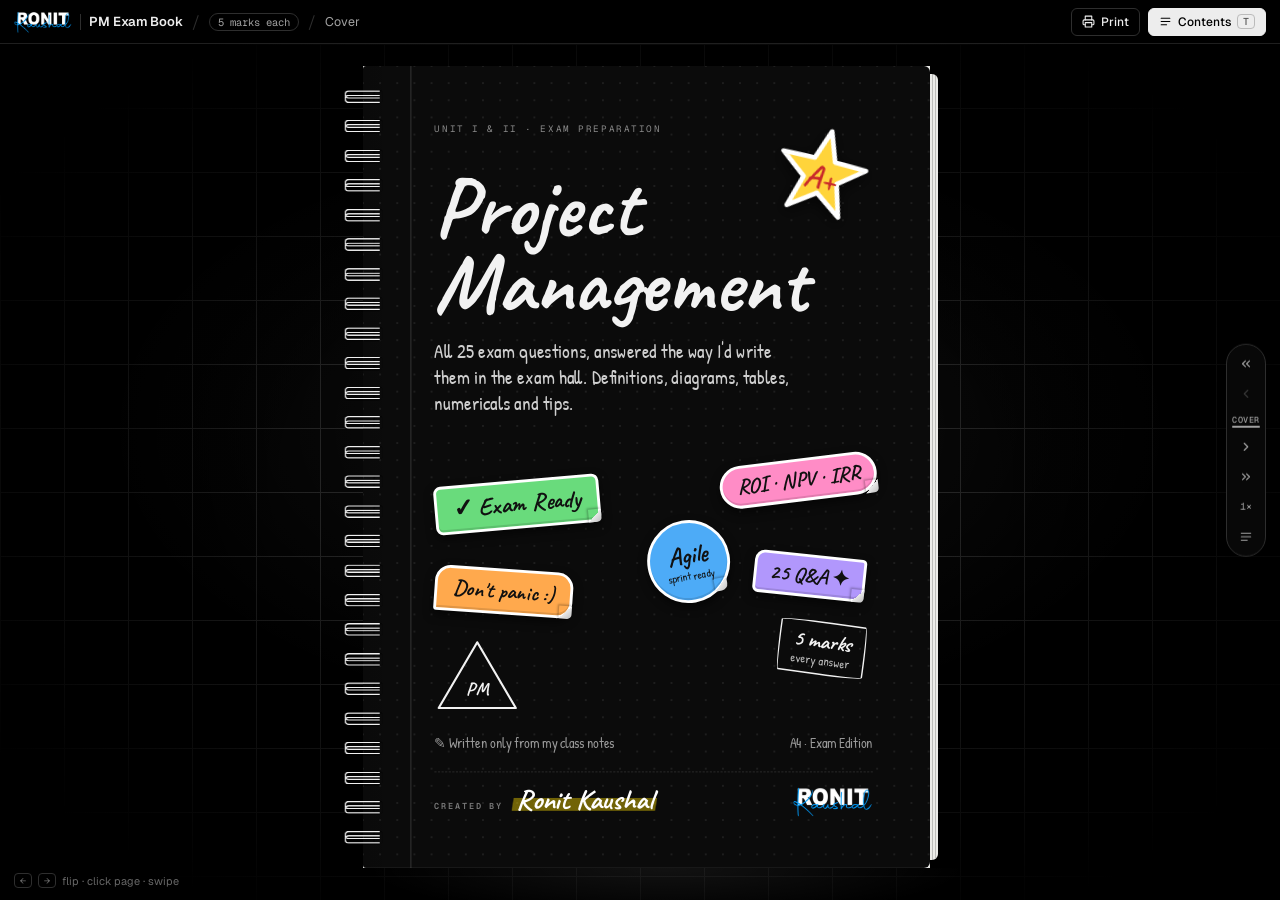
==== index.html @ 948b6e2f "Organize for GitHub Pages: site at root, assets/ and notes/ folders Co-authored-by: Cursor <cursorag" ====
<!doctype html>
<html lang="en">
<head>
<meta charset="utf-8" />
<meta name="viewport" content="width=device-width, initial-scale=1" />
<script>
  /* Safari / every iPhone browser (WebKit) drops SVG shapes that use the hand-drawn
     filter inside the page-turn layers, leaving only the labels. */
  if ("GestureEvent" in window || /iP(hone|ad|od)/.test(navigator.userAgent) ||
      (navigator.platform === "MacIntel" && navigator.maxTouchPoints > 1)) {
    document.documentElement.classList.add("no-rough");
  }
</script>
<title>Project Management — Exam Prep Book</title>
<link rel="preconnect" href="https://fonts.googleapis.com" />
<link rel="preconnect" href="https://fonts.gstatic.com" crossorigin />
<link href="https://fonts.googleapis.com/css2?family=Caveat:wght@500;700&family=Geist:wght@400;500;600&family=Geist+Mono:wght@400;500&family=Patrick+Hand&display=swap" rel="stylesheet" />
<link rel="icon" type="image/webp" href="assets/img/RonitLogodark.webp" />
<link rel="stylesheet" href="assets/css/style.css?v=17" />
</head>
<body>

<div class="loader" id="loader">binding pages…</div>
<div class="progress" id="progress"></div>

<header class="nav">
  <div class="nav-left">
    <a class="brand" href="#p0" onclick="return false">
      <img class="brand-logo" src="assets/img/RonitLogodark.webp" alt="Ronit Kaushal" width="58" height="24" />
      <span class="brand-div"></span>
      PM Exam Book
    </a>
    <span class="slash">/</span>
    <span class="pill hide-sm">5 marks each</span>
    <span class="slash s2">/</span>
    <span class="crumb" id="crumb">Cover</span>
  </div>
  <div class="nav-right">
    <button class="btn hide-sm" id="printBtn" title="Print / Save as PDF">
      <svg viewBox="0 0 24 24" fill="none" stroke="currentColor" stroke-width="2" stroke-linecap="round" stroke-linejoin="round"><path d="M6 9V2h12v7"/><path d="M6 18H4a2 2 0 0 1-2-2v-5a2 2 0 0 1 2-2h16a2 2 0 0 1 2 2v5a2 2 0 0 1-2 2h-2"/><path d="M6 14h12v8H6z"/></svg>
      Print
    </button>
    <button class="btn primary" id="tocBtn">
      <svg viewBox="0 0 24 24" fill="none" stroke="currentColor" stroke-width="2" stroke-linecap="round"><path d="M4 6h16M4 12h16M4 18h10"/></svg>
      Contents <kbd style="border-color:#bbb;color:#555">T</kbd>
    </button>
  </div>
</header>

<main class="stage">
  <div class="book-wrap" id="bookWrap">
    <div class="book" id="book"></div>
  </div>
</main>

<div class="controls">
  <button class="ctl" id="firstBtn" title="Cover (Home)"><svg viewBox="0 0 24 24" fill="none" stroke="currentColor" stroke-width="2" stroke-linecap="round" stroke-linejoin="round"><path d="M11 17l-5-5 5-5M18 17l-5-5 5-5"/></svg></button>
  <button class="ctl" id="prevBtn" title="Previous page (←)"><svg viewBox="0 0 24 24" fill="none" stroke="currentColor" stroke-width="2" stroke-linecap="round" stroke-linejoin="round"><path d="M15 18l-6-6 6-6"/></svg></button>
  <div class="counter" id="counter">—</div>
  <button class="ctl" id="nextBtn" title="Next page (→)"><svg viewBox="0 0 24 24" fill="none" stroke="currentColor" stroke-width="2" stroke-linecap="round" stroke-linejoin="round"><path d="M9 18l6-6-6-6"/></svg></button>
  <button class="ctl" id="lastBtn" title="Last page (End)"><svg viewBox="0 0 24 24" fill="none" stroke="currentColor" stroke-width="2" stroke-linecap="round" stroke-linejoin="round"><path d="M13 17l5-5-5-5M6 17l5-5-5-5"/></svg></button>
  <button class="ctl" id="zoomBtn" title="Zoom (for small screens)"><span class="zoom-lbl" id="zoomLbl">1×</span></button>
  <button class="ctl" id="tocBtn2" title="Contents (T)"><svg viewBox="0 0 24 24" fill="none" stroke="currentColor" stroke-width="2" stroke-linecap="round"><path d="M4 6h16M4 12h16M4 18h10"/></svg></button>
</div>

<div class="hint"><kbd>←</kbd><kbd>→</kbd> flip · click page · swipe</div>

<div class="scrim" id="scrim"></div>
<aside class="drawer" id="drawer">
  <div class="drawer-head">
    <h3>Contents <button class="btn" id="closeDrawer" style="height:28px;padding:0 10px">Esc</button></h3>
    <input class="search" id="search" placeholder="Search questions…" autocomplete="off" />
  </div>
  <nav class="toc" id="toc"></nav>
</aside>

<div id="measure"></div>

<svg class="defs-svg" aria-hidden="true">
  <defs>
    <filter id="rough" filterUnits="userSpaceOnUse" x="-2000" y="-2000" width="6000" height="6000">
      <feTurbulence type="fractalNoise" baseFrequency="0.035" numOctaves="2" seed="7" result="n"/>
      <feDisplacementMap in="SourceGraphic" in2="n" scale="2.6" xChannelSelector="R" yChannelSelector="G"/>
    </filter>
    <marker id="arr" viewBox="0 0 10 10" refX="8" refY="5" markerWidth="8" markerHeight="8" orient="auto-start-reverse" markerUnits="userSpaceOnUse">
      <path d="M1 1 L9 5 L1 9" fill="none" stroke="#141414" stroke-width="1.8" stroke-linecap="round" stroke-linejoin="round"/>
    </marker>
    <marker id="arrL" viewBox="0 0 10 10" refX="8" refY="5" markerWidth="12" markerHeight="12" orient="auto-start-reverse" markerUnits="userSpaceOnUse">
      <path d="M1 1 L9 5 L1 9" fill="none" stroke="#141414" stroke-width="1.8" stroke-linecap="round" stroke-linejoin="round"/>
    </marker>
  </defs>
</svg>

<!-- =====================================================================
     BOOK CONTENT — every <section> is flowed onto A4 pages by book.js
     ===================================================================== -->
<div id="src">

<!-- ============================ COVER ============================ -->
<section data-kind="raw" data-title="Cover">
<div class="page cover">
  <div class="cover-inner">
    <div class="eyebrow">Unit I &amp; II · Exam Preparation</div>
    <h1><span>Project</span><span>Management</span></h1>
    <div class="sub">All 25 exam questions, answered the way I'd write them in the exam hall. Definitions, diagrams, tables, numericals and tips.</div>
    <div class="sticker">5 marks<small>every answer</small></div>
    <div class="stk stk-star" aria-hidden="true">
      <svg viewBox="0 0 100 100"><path d="M50 3 L61 34 L95 35 L68 56 L78 90 L50 70 L22 90 L32 56 L5 35 L39 34 Z"/></svg>
      <span>A+</span>
    </div>
    <div class="stk stk-pink" aria-hidden="true">ROI · NPV · IRR</div>
    <div class="stk stk-blue" aria-hidden="true"><span>Agile</span><small>sprint ready</small></div>
    <div class="stk stk-purple" aria-hidden="true">25 Q&amp;A ✦</div>
    <div class="stk stk-green" aria-hidden="true">✓ Exam Ready</div>
    <div class="stk stk-orange" aria-hidden="true">Don't panic :)</div>
    <svg class="tri" viewBox="0 0 120 104"><path d="M60 6 L114 98 L6 98 Z" fill="none" stroke="#f2f2f2" stroke-width="3" stroke-linejoin="round" style="filter:url(#rough)"/><text x="60" y="80" text-anchor="middle" style="fill:#f2f2f2;font-family:Caveat;font-weight:700;font-size:26px">PM</text></svg>
    <div class="meta"><span>✎ Written only from my class notes</span><span>A4 · Exam Edition</span></div>
    <div class="brand"><span class="by">Created by</span><span class="name">Ronit Kaushal</span><img class="cover-logo" src="assets/img/RonitLogodark.webp" alt="Ronit Kaushal logo" width="112" height="46" /></div>
  </div>
</div>
</section>

<!-- ============================ CONTENTS ============================ -->
<section data-kind="toc" data-title="Contents"></section>

<!-- ============================ HOW TO USE ============================ -->
<section data-kind="flow" data-tag="✎" data-title="How to use this book">
  <h2 class="q-title">How to write a 5-mark answer</h2>
  <p class="q-meta">Read this once before you start. It takes 1 minute.</p>
  <p>A 5-mark answer needs around <span class="hl">1.5 to 2 pages</span> in the exam. Examiners give marks for <b>structure</b>, not just length. Every answer in this book follows the same pattern, so you can copy the style straight into your answer sheet:</p>
  <figure class="fig">
    <svg viewBox="0 0 600 120">
      <rect class="sk" x="6" y="30" width="100" height="56" rx="10"/><text x="56" y="56" text-anchor="middle" class="t-b">Define</text><text x="56" y="76" text-anchor="middle" class="t-xs">1 mark</text>
      <rect class="sk" x="128" y="30" width="110" height="56" rx="10"/><text x="183" y="56" text-anchor="middle" class="t-b">Explain</text><text x="183" y="76" text-anchor="middle" class="t-xs">points + headings</text>
      <rect class="sk" x="260" y="30" width="100" height="56" rx="10"/><text x="310" y="56" text-anchor="middle" class="t-b">Draw</text><text x="310" y="76" text-anchor="middle" class="t-xs">diagram / table</text>
      <rect class="sk" x="382" y="30" width="100" height="56" rx="10"/><text x="432" y="56" text-anchor="middle" class="t-b">Example</text><text x="432" y="76" text-anchor="middle" class="t-xs">real-life case</text>
      <rect class="sk-shade" x="504" y="30" width="90" height="56" rx="10"/><text x="549" y="56" text-anchor="middle" class="t-b">Conclude</text><text x="549" y="76" text-anchor="middle" class="t-xs">1–2 lines</text>
      <path class="sk" d="M106 58 H124" marker-end="url(#arr)"/><path class="sk" d="M238 58 H256" marker-end="url(#arr)"/><path class="sk" d="M360 58 H378" marker-end="url(#arr)"/><path class="sk" d="M482 58 H500" marker-end="url(#arr)"/>
    </svg>
    <figcaption data-n="0.1">The 5-step answer pattern used on every page</figcaption>
  </figure>
  <h3>Symbols used in this book</h3>
  <table class="hand">
    <tr><th>Symbol</th><th>Meaning</th></tr>
    <tr><td>Boxed definition</td><td>Write this <b>word-for-word</b> as your first line.</td></tr>
    <tr><td>✎ Exam tip</td><td>A small trick to get extra marks.</td></tr>
    <tr><td>★ Remember</td><td>A one-line memory hook.</td></tr>
    <tr><td><span class="hl">Highlighted</span></td><td>Keywords the examiner looks for.</td></tr>
    <tr><td><span class="answer-box">Boxed answer</span></td><td>Final answer of a numerical. Always box it in the exam!</td></tr>
  </table>
  <h3>For numericals, always write…</h3>
  <ol>
    <li><b>Given</b> data (list it neatly).</li>
    <li>The <b>formula</b> in words first.</li>
    <li>Step-by-step working, with units (₹, days, weeks, %).</li>
    <li>The <b>boxed</b> final answer.</li>
    <li>One line of <b>interpretation</b> or decision (accept / reject, good / bad).</li>
  </ol>
  <div class="remember">Formula + steps + box + one-line meaning = full marks in numericals.</div>
  <p class="small">All content in this book comes from the class notes: <i>Project, Project Life Cycle, Project vs Programme, Exploring Opportunities in PM, Types of Cost, Waterfall Method, Agile/Sprint Planning, Unit II (Business Case)</i> and the <i>Assignment</i> practical questions.</p>
</section>

<!-- =====================================================================
     MAIN QUESTIONS
     ===================================================================== -->

<!-- ============================ Q1 ============================ -->
<section data-tag="Q1" data-title="What is a Project?" data-group="Main Questions" data-src="Project.pdf (pp. 1–5); Difference between Project and Programme.pdf (pp. 1, 4); Project life cycle.pdf (pp. 1–3); Exploring opportinities in PM.pdf (p. 1)">
  <h2 class="q-title"><span class="qn">Q1</span>What is a Project?</h2>
  <div class="q-meta"><span class="marks">5 marks</span><span>Unit I · Basics</span></div>

  <div class="def" data-label="Definition">
    A <span class="hl">project</span> is a <b>temporary</b>, <b>planned</b> piece of work with a clear <b>start and end date</b>, created to make a <b>unique product, service or result</b>.
  </div>

  <p><span class="ans">Ans.</span> In simple words, a project is a <span class="hl">one-time job</span> that is done to create something new. It begins on a fixed date, it finishes on a fixed date, and once its work is delivered the project closes down.</p>

  <h3>PMBOK® Guide definition</h3>
  <div class="box">According to the <b>PMBOK® Guide (PMI, 2008)</b>, a project is <i>"a temporary endeavor undertaken to create a unique product, service or result."</i></div>
  <p>Projects are temporary and <b>close down on the completion of the work</b> they were chartered (approved) to deliver.</p>

  <h3>Another way to define it</h3>
  <p>A project is a <span class="hl">set of tasks</span> that must be completed within a <b>defined timeline</b> to accomplish a <b>specific set of goals</b>. These tasks are completed by a group of people called the <b>project team</b>, which is led by a <b>project manager</b>. The project manager oversees the planning, scheduling, tracking and successful completion of the project.</p>
  <p>More specifically, a project is a <b>series of structured tasks, activities and deliverables</b> that are carefully executed to achieve a desired outcome.</p>

  <h3>Key parts of a project</h3>
  <figure class="fig">
    <svg viewBox="0 0 600 235">
      <ellipse class="sk" cx="100" cy="58" rx="92" ry="42"/>
      <text x="100" y="54" text-anchor="middle" class="t-b">Temporary</text>
      <text x="100" y="78" text-anchor="middle" class="t-s">fixed start + finish</text>
      <ellipse class="sk" cx="300" cy="50" rx="92" ry="42"/>
      <text x="300" y="46" text-anchor="middle" class="t-b">Unique Goal</text>
      <text x="300" y="70" text-anchor="middle" class="t-s">something new</text>
      <ellipse class="sk" cx="500" cy="58" rx="92" ry="42"/>
      <text x="500" y="54" text-anchor="middle" class="t-b">Limits</text>
      <text x="500" y="78" text-anchor="middle" class="t-s">time · money · supplies</text>
      <path class="sk" d="M130 100 Q170 150 215 172" marker-end="url(#arrL)"/>
      <path class="sk" d="M300 94 L300 160" marker-end="url(#arrL)"/>
      <path class="sk" d="M470 100 Q430 150 385 172" marker-end="url(#arrL)"/>
      <rect class="sk-shade" x="200" y="165" width="200" height="58" rx="12"/>
      <text x="300" y="203" text-anchor="middle" class="t-b" style="font-size:32px">PROJECT</text>
    </svg>
    <figcaption data-n="1.1">Temporary + Unique + Limited = a Project</figcaption>
  </figure>
  <ol>
    <li><b>Temporary:</b> It has a fixed start date and a set finish date.</li>
    <li><b>Unique goal:</b> It creates something new or different, unlike regular daily work.</li>
    <li><b>Limits:</b> It must follow rules for <span class="hl">time, money and supplies</span> (resources).</li>
  </ol>

  <h3>Project vs Regular work</h3>
  <table class="hand">
    <tr><th>Basis</th><th>Project</th><th>Regular work (operations)</th></tr>
    <tr><td>Nature</td><td>One-time, temporary</td><td>Ongoing, repeated every day</td></tr>
    <tr><td>Output</td><td>Something new and unique</td><td>Same routine output</td></tr>
    <tr><td>End date</td><td>Fixed finish date</td><td>No fixed end</td></tr>
    <tr><td>Example</td><td>Building a brand new mobile app</td><td>Fixing bugs on that app every day after it is launched</td></tr>
  </table>

  <h3>Examples of projects</h3>
  <div class="grid2">
    <ul>
      <li>Video game development</li>
      <li>Building construction</li>
      <li>Natural disaster relief efforts</li>
      <li>Promo campaigns for musicians</li>
    </ul>
    <ul>
      <li>Events like Fashion Week</li>
      <li>Humanitarian aid efforts overseas</li>
      <li>A bank's mobile banking app in 12 months</li>
      <li>Construction of a new hospital (₹50 crore, 2 years)</li>
    </ul>
  </div>

  <h3>Every project has a life cycle</h3>
  <p>Every project moves through the <b>project life cycle</b>, a basic framework that project managers use to structure projects and set them up for success.</p>
  <figure class="fig">
    <svg viewBox="0 0 600 90">
      <rect class="sk" x="2" y="18" width="100" height="54" rx="8"/><text x="52" y="51" text-anchor="middle">Initiation</text>
      <rect class="sk" x="124" y="18" width="100" height="54" rx="8"/><text x="174" y="51" text-anchor="middle">Planning</text>
      <rect class="sk" x="246" y="18" width="100" height="54" rx="8"/><text x="296" y="51" text-anchor="middle">Execution</text>
      <rect class="sk" x="368" y="18" width="110" height="54" rx="8"/><text x="423" y="42" text-anchor="middle">Monitoring &amp;</text><text x="423" y="63" text-anchor="middle">Controlling</text>
      <rect class="sk-shade" x="500" y="18" width="96" height="54" rx="8"/><text x="548" y="51" text-anchor="middle">Closure</text>
      <path class="sk" d="M102 45 H120" marker-end="url(#arr)"/><path class="sk" d="M224 45 H242" marker-end="url(#arr)"/><path class="sk" d="M346 45 H364" marker-end="url(#arr)"/><path class="sk" d="M478 45 H496" marker-end="url(#arr)"/>
    </svg>
    <figcaption data-n="1.2">The five phases every project passes through</figcaption>
  </figure>
  <figure class="fig note-img">
    <img src="assets/img/lifecycle-3.png" width="640" height="509" alt="Project life cycle: 1 Initiation, 2 Planning, 3 Execution, 4 Monitoring, 5 Closing" />
    <figcaption data-n="1.3">Project life cycle diagram, from <i>Project life cycle.pdf</i> (p. 2)</figcaption>
  </figure>

  <div class="tip">Start with the PMBOK definition in quotes, then draw Fig 1.1. The words "temporary" and "unique" must appear in your answer.</div>
  <div class="conclusion">A project is a temporary, goal-oriented effort with a definite beginning and end. It is carried out by a team under a project manager, within limits of time, cost and resources, to create a unique product, service or result.</div>
</section>

<!-- ============================ Q2 ============================ -->
<section data-tag="Q2" data-title="What is Project Management?" data-group="Main Questions" data-src="Exploring opportinities in PM.pdf (pp. 1, 10–12); Project life cycle.pdf (pp. 1–6, 10); Project.pdf (p. 3); Difference between Project and Programme.pdf (p. 3)">
  <h2 class="q-title"><span class="qn">Q2</span>What is Project Management?</h2>
  <div class="q-meta"><span class="marks">5 marks</span><span>Unit I · Basics</span></div>

  <div class="def" data-label="Definition">
    <span class="hl">Project Management</span> is the process of <b>planning, executing, monitoring and successfully completing</b> a project <b>within time, cost and quality constraints</b>, so that the project achieves its goals.
  </div>

  <p><span class="ans">Ans.</span> A project does not complete itself. Someone has to plan the work, divide it among people, track progress and solve problems. This whole job is called <b>project management</b>, and the person who leads it is the <b>project manager</b>.</p>
  <p>The project manager oversees the <span class="hl">planning, scheduling, tracking and successful completion</span> of the project and leads the project team.</p>
  <p>Project management <b>integrates planning, leadership, communication, resource management and risk control</b> to achieve strategic organizational goals.</p>

  <h3>The three constraints of a project</h3>
  <figure class="fig">
    <svg viewBox="0 0 600 260">
      <path class="sk" d="M300 30 L480 230 L120 230 Z"/>
      <text x="300" y="20" text-anchor="middle" class="t-b">TIME</text>
      <text x="96" y="252" text-anchor="middle" class="t-b">COST</text>
      <text x="508" y="252" text-anchor="middle" class="t-b">QUALITY</text>
      <ellipse class="sk-shade" cx="300" cy="165" rx="70" ry="34"/>
      <text x="300" y="162" text-anchor="middle" class="t-b">SCOPE</text>
      <text x="300" y="184" text-anchor="middle" class="t-xs">what we deliver</text>
      <text x="80" y="110" class="t-s">on schedule</text>
      <text x="430" y="110" class="t-s">required standard</text>
      <path class="sk-thin" d="M150 115 Q190 120 205 140" marker-end="url(#arr)"/>
      <path class="sk-thin" d="M470 118 Q430 122 400 145" marker-end="url(#arr)"/>
    </svg>
    <figcaption data-n="2.1">A project is successful when it is delivered on time, within cost and at the required quality</figcaption>
  </figure>

  <h3>Process of project management (5 phases)</h3>
  <figure class="fig">
    <svg viewBox="0 0 600 350">
      <circle class="sk-dash" cx="300" cy="185" r="135"/>
      <path class="sk" d="M375 55.1 A150 150 0 0 1 400.4 73.5" marker-end="url(#arrL)"/>
      <path class="sk" d="M446.7 216.2 A150 150 0 0 1 437 246" marker-end="url(#arrL)"/>
      <path class="sk" d="M315.7 334.2 A150 150 0 0 1 284.3 334.2" marker-end="url(#arrL)"/>
      <path class="sk" d="M163 246 A150 150 0 0 1 153.3 216.2" marker-end="url(#arrL)"/>
      <path class="sk" d="M199.6 73.5 A150 150 0 0 1 225 55.1" marker-end="url(#arrL)"/>
      <rect class="sk" x="235" y="27" width="130" height="46" rx="10" style="fill:var(--paper)"/><text x="300" y="57" text-anchor="middle">1. Initiation</text>
      <rect class="sk" x="363" y="120" width="130" height="46" rx="10" style="fill:var(--paper)"/><text x="428" y="150" text-anchor="middle">2. Planning</text>
      <rect class="sk" x="314" y="271" width="130" height="46" rx="10" style="fill:var(--paper)"/><text x="379" y="301" text-anchor="middle">3. Execution</text>
      <rect class="sk" x="146" y="271" width="150" height="46" rx="10" style="fill:var(--paper)"/><text x="221" y="292" text-anchor="middle">4. Monitoring &amp;</text><text x="221" y="311" text-anchor="middle">Controlling</text>
      <rect class="sk" x="107" y="120" width="130" height="46" rx="10" style="fill:var(--paper)"/><text x="172" y="150" text-anchor="middle">5. Closure</text>
      <text x="300" y="180" text-anchor="middle" class="t-b">Project</text>
      <text x="300" y="205" text-anchor="middle" class="t-b">Life Cycle</text>
    </svg>
    <figcaption data-n="2.2">The 5 phases of project management</figcaption>
  </figure>
  <ol>
    <li><b>Initiation:</b> The project's feasibility and value are assessed. Objectives, scope, purpose and stakeholders are defined. Activities: develop a <span class="hl">business case</span>, conduct a feasibility study, identify stakeholders, create a <b>project charter</b> that formally authorizes the project.</li>
    <li><b>Planning:</b> A roadmap is made to finish on time and within budget. The project is broken into smaller tasks with milestones. Plans made: project management plan (WBS + Gantt chart), risk plan, financial plan, resource plan, communication plan and quality plan (KPIs).</li>
    <li><b>Execution:</b> The plan is put into action and deliverables are completed. The PM assigns tasks, clarifies roles, answers questions, oversees work, facilitates communication and supports the team.</li>
    <li><b>Monitoring &amp; Controlling:</b> Progress is tracked using timesheets, reports, Gantt charts or Kanban boards. The PM controls timelines, cost, team, quality and risk.</li>
    <li><b>Closure:</b> The project is closed, knowledge and artifacts are archived, team members are released, contracts are closed and <b>lessons learned</b> are reviewed.</li>
  </ol>

  <h3>What the project manager controls</h3>
  <table class="hand">
    <tr><th>Area</th><th>Example of control action</th></tr>
    <tr><td>Timelines</td><td>If a team member can't finish a task on time, assign it to someone else.</td></tr>
    <tr><td>Cost</td><td>If a vendor costs more than expected, reduce the project scope.</td></tr>
    <tr><td>Team</td><td>If two members disagree, the PM has the last word.</td></tr>
    <tr><td>Quality</td><td>If a part is substandard, find a different approach to build it.</td></tr>
    <tr><td>Risk</td><td>If a new risk appears, mitigate it before it affects the team.</td></tr>
  </table>

  <h3>Skills needed in project management</h3>
  <table class="hand">
    <tr><th>Technical skills</th><th>Soft skills</th></tr>
    <tr><td>Project planning, Scheduling, Budgeting</td><td>Leadership, Communication, Negotiation</td></tr>
    <tr><td>Risk &amp; Quality management</td><td>Decision making, Team building</td></tr>
    <tr><td>MS Project, Primavera, Agile &amp; Scrum</td><td>Problem solving, Conflict management, Critical thinking</td></tr>
  </table>

  <h3>Example: a new Business School</h3>
  <p>A university plans to set up a new Business School within <b>two years</b>. The project manager:</p>
  <ul>
    <li>Prepares the project plan and <b>work breakdown structure (WBS)</b>.</li>
    <li>Monitors budget, schedule and quality.</li>
    <li>Coordinates architects, contractors, academic experts and regulators.</li>
    <li>Identifies and mitigates project risks, and ensures a successful launch.</li>
  </ul>

  <h3>Importance of project management</h3>
  <ul class="dots">
    <li><b>Structure &amp; clarity:</b> breaks complex projects into manageable phases.</li>
    <li><b>Better planning &amp; control:</b> each phase has clear objectives and review points.</li>
    <li><b>Communication:</b> stakeholders know what to expect at each stage.</li>
    <li><b>Progress tracking:</b> progress is measured against milestones.</li>
    <li><b>Quality assurance:</b> regular reviews catch errors early.</li>
  </ul>
  <p class="small">Popular methodologies: Waterfall, Agile, Scrum, Kanban, Lean, Six Sigma, PRINCE2, PMBOK, CPM, PERT.</p>

  <div class="conclusion">Project management is the art of planning, executing, monitoring and closing a project so that it is delivered on time, within budget and at the required quality. It turns an idea into a successful result.</div>
</section>

<!-- ============================ Q3 ============================ -->
<section data-tag="Q3" data-title="Characteristics of a Project" data-group="Main Questions" data-src="Project.pdf (pp. 1–4); Difference between Project and Programme.pdf (pp. 1, 3, 9); Different Types of Cost in Project Management.pdf (pp. 2–5); Project life cycle.pdf (p. 1); Exploring opportinities in PM.pdf (p. 1)">
  <h2 class="q-title"><span class="qn">Q3</span>Characteristics of a Project</h2>
  <div class="q-meta"><span class="marks">5 marks</span><span>Unit I · Basics</span></div>

  <p><span class="ans">Ans.</span> A <span class="hl">project</span> is "a temporary endeavor undertaken to create a unique product, service or result" (PMBOK®). The features that make a project different from routine work are called its <b>characteristics</b>.</p>

  <figure class="fig">
    <svg viewBox="0 0 600 330">
      <ellipse class="sk-shade" cx="300" cy="165" rx="110" ry="52"/>
      <text x="300" y="160" text-anchor="middle" class="t-b">Characteristics</text>
      <text x="300" y="186" text-anchor="middle" class="t-b">of a Project</text>
      <g>
        <rect class="sk" x="10" y="22" width="150" height="40" rx="10"/><text x="85" y="48" text-anchor="middle">Temporary</text>
        <rect class="sk" x="10" y="102" width="150" height="40" rx="10"/><text x="85" y="128" text-anchor="middle">Unique output</text>
        <rect class="sk" x="10" y="188" width="150" height="40" rx="10"/><text x="85" y="214" text-anchor="middle">Specific goal</text>
        <rect class="sk" x="10" y="268" width="150" height="40" rx="10"/><text x="85" y="294" text-anchor="middle">Constraints</text>
        <rect class="sk" x="440" y="22" width="150" height="40" rx="10"/><text x="515" y="48" text-anchor="middle">Life cycle</text>
        <rect class="sk" x="440" y="102" width="150" height="40" rx="10"/><text x="515" y="128" text-anchor="middle">Team + PM</text>
        <rect class="sk" x="440" y="188" width="150" height="40" rx="10"/><text x="515" y="214" text-anchor="middle">Risk</text>
        <rect class="sk" x="440" y="268" width="150" height="40" rx="10"/><text x="515" y="294" text-anchor="middle">Costs &amp; resources</text>
      </g>
      <path class="sk-thin" d="M160 42 Q220 60 228 128"/>
      <path class="sk-thin" d="M160 122 L192 140"/>
      <path class="sk-thin" d="M160 208 L195 192"/>
      <path class="sk-thin" d="M160 288 Q222 270 232 205"/>
      <path class="sk-thin" d="M440 42 Q380 60 372 128"/>
      <path class="sk-thin" d="M440 122 L408 140"/>
      <path class="sk-thin" d="M440 208 L405 192"/>
      <path class="sk-thin" d="M440 288 Q378 270 368 205"/>
    </svg>
    <figcaption data-n="3.1">Mind-map of project characteristics</figcaption>
  </figure>

  <h3><span class="num">1</span>Temporary nature</h3>
  <p>Every project has a <b>fixed start date and a set finish date</b>. Projects close down once the work they were chartered to deliver is complete. <i>Example: a hospital construction project of 2 years.</i></p>

  <h3><span class="num">2</span>Unique output</h3>
  <p>A project creates a <b>unique product, service or result</b>: something new or different, unlike regular daily work. Building a new app is a project; fixing bugs every day after launch is regular work.</p>

  <h3><span class="num">3</span>Specific objectives</h3>
  <p>A project is a set of tasks done to accomplish a <b>specific set of goals</b>. Its <span class="hl">scope is narrow and clearly defined</span>, for example "one completed hospital".</p>

  <h3><span class="num">4</span>Constraints (limits)</h3>
  <p>A project must follow limits of <b>time, money and supplies</b>. It is judged a success only if it is delivered <span class="hl">on time, within cost and at the required quality</span>.</p>

  <h3><span class="num">5</span>Life cycle</h3>
  <p>Every project moves through phases: <b>Initiation → Planning → Execution → Monitoring &amp; Controlling → Closure</b>. Each phase ends with one or more deliverables.</p>

  <h3><span class="num">6</span>Project team and project manager</h3>
  <p>Work is done by a <b>project team</b> led by a <b>project manager</b>, who oversees planning, scheduling, tracking and completion.</p>

  <h3><span class="num">7</span>Structured tasks and deliverables</h3>
  <p>A project is a series of <b>structured tasks, activities and deliverables</b> carried out in a planned order. It can be broken down using a WBS and a Gantt chart.</p>

  <h3><span class="num">8</span>Risk and uncertainty</h3>
  <p>Since the work is new, there are <b>project-specific risks</b> such as cost overruns, technology failure or low customer adoption. These are identified and mitigated.</p>

  <h3><span class="num">9</span>Requires costs and resources</h3>
  <p>A project uses money, people and materials. Its total cost is made up of:</p>
  <table class="hand">
    <tr><th>Cost type</th><th>Meaning</th><th>Example</th></tr>
    <tr><td>Direct</td><td>Directly linked to project work</td><td>Contractors, software licences</td></tr>
    <tr><td>Indirect</td><td>Cost of doing business overall</td><td>Heating, lighting, office rent</td></tr>
    <tr><td>Fixed</td><td>One-off charge, not linked to duration</td><td>One-time advertisement, 1-day Agile consultancy</td></tr>
    <tr><td>Variable</td><td>Changes with the project's length</td><td>Staff salaries, machine hire</td></tr>
    <tr><td>Sunk</td><td>Already spent, cannot be recovered</td><td>Money already gone (ignore in decisions)</td></tr>
  </table>
  <figure class="fig note-img">
    <img src="assets/img/cost-1.png" width="571" height="321" alt="Project cost = Direct + Indirect + Fixed + Variable + Sunk cost" />
    <figcaption data-n="3.2">Project cost breakdown, from <i>Different Types of Cost in Project Management.pdf</i> (p. 2)</figcaption>
  </figure>

  <h3><span class="num">10</span>Measurable success</h3>
  <p>Success is measured by <b>time, cost, quality and scope</b>: "Did we deliver the required output?"</p>

  <h3>Example: launching a mobile banking app</h3>
  <table class="hand">
    <tr><th>Characteristic</th><th>In the bank's app project</th></tr>
    <tr><td>Temporary</td><td>Must launch within 12 months</td></tr>
    <tr><td>Unique</td><td>A brand-new mobile banking application</td></tr>
    <tr><td>Constraints</td><td>Fixed budget allocated</td></tr>
    <tr><td>Team</td><td>PM coordinates software developers and testers</td></tr>
    <tr><td>Risk</td><td>PM manages risks and ensures timely delivery</td></tr>
  </table>

  <div class="remember">T-U-G-C-L-T-R = Temporary, Unique, Goal, Constraints, Life cycle, Team, Risk.</div>
  <div class="conclusion">A project is temporary, unique, goal-oriented and limited by time, cost and quality. It follows a life cycle and is carried out by a team led by a project manager. These characteristics separate projects from routine operations.</div>
</section>

<!-- ============================ Q4 ============================ -->
<section data-tag="Q4" data-title="Project vs Program(me)" data-group="Main Questions" data-src="Difference between Project and Programme.pdf (pp. 1–12)">
  <h2 class="q-title"><span class="qn">Q4</span>Difference between a Project and a Program</h2>
  <div class="q-meta"><span class="marks">5 marks</span><span>Unit I · Concepts</span></div>

  <p><span class="ans">Ans.</span> Both words sound similar, but a <b>programme is much bigger</b>. It is a <span class="hl">group of related projects</span>.</p>

  <div class="def" data-label="Project">
    According to the <b>PMBOK® Guide (PMI, 2008)</b>, a project is <i>"a temporary endeavor undertaken to create a unique product, service or result."</i> Projects close down on completion of the work they were chartered to deliver.
  </div>
  <div class="def" data-label="Programme">
    According to <b>The Standard for Program Management (PMI, 2008)</b>, a programme is <i>"a group of related projects managed in a coordinated way to obtain benefits and control not available from managing them individually."</i> Programmes may also contain work outside the scope of the individual projects.
  </div>
  <p><b>OGC view:</b> PRINCE2 defines the management of projects, and the <b>Managing Successful Programmes (MSP)</b> methodology defines a programme as <i>"a portfolio of projects and activities that are coordinated and managed as a unit such that they achieve outcomes and realise benefits"</i> (OGC, 2003).</p>

  <h3>Difference table</h3>
  <table class="hand">
    <tr><th>Basis</th><th>Project</th><th>Programme</th></tr>
    <tr><td>Meaning</td><td>Temporary effort to produce a specific output</td><td>Coordinated group of related projects</td></tr>
    <tr><td>Objective</td><td>Achieve a specific deliverable</td><td>Achieve broader strategic benefits</td></tr>
    <tr><td>Scope</td><td>Narrow and clearly defined</td><td>Wider, may evolve</td></tr>
    <tr><td>Duration</td><td>Usually shorter</td><td>Usually longer</td></tr>
    <tr><td>Managed by</td><td>Project Manager</td><td>Programme Manager</td></tr>
    <tr><td>Focus</td><td>Outputs / deliverables</td><td>Outcomes and benefits</td></tr>
    <tr><td>Interdependency</td><td>Generally limited</td><td>Projects are often interdependent</td></tr>
    <tr><td>Risk</td><td>Project-specific risks</td><td>Programme-level + project-level risks</td></tr>
    <tr><td>Success</td><td>On time, within cost, required quality</td><td>Strategic benefits achieved across projects</td></tr>
    <tr><td>Main question</td><td>"Did we deliver the required output?"</td><td>"Did the combined projects deliver the strategic benefits?"</td></tr>
    <tr><td>Example</td><td>Construction of one hospital</td><td>Govt. healthcare improvement programme with many hospital projects</td></tr>
  </table>

  <h3>Example: Gandhinagar</h3>
  <p><b>Project:</b> Construction of a new hospital in Gandhinagar. Cost ₹50 crore, duration 2 years, output = one completed hospital. The project manager handles construction, budget, quality and schedule.</p>
  <p><b>Programme:</b> Gandhinagar District Healthcare Development Programme. The programme manager coordinates all of these projects to improve healthcare services in the district:</p>
  <figure class="fig">
    <svg viewBox="0 0 600 205">
      <rect class="sk-shade" x="130" y="6" width="340" height="56" rx="12"/>
      <text x="300" y="31" text-anchor="middle" class="t-b">Gandhinagar Healthcare</text>
      <text x="300" y="54" text-anchor="middle" class="t-b">Development Programme</text>
      <path class="sk-thin" d="M300 62 V88 M58 88 H542 M58 88 V112 M179 88 V112 M300 88 V112 M421 88 V112 M542 88 V112"/>
      <rect class="sk" x="4" y="112" width="108" height="84" rx="10"/><text x="58" y="140" text-anchor="middle" class="t-s">Hospital</text><text x="58" y="160" text-anchor="middle" class="t-s">construction</text><text x="58" y="182" text-anchor="middle" class="t-xs">project</text>
      <rect class="sk" x="125" y="112" width="108" height="84" rx="10"/><text x="179" y="140" text-anchor="middle" class="t-s">Medical</text><text x="179" y="160" text-anchor="middle" class="t-s">equipment</text><text x="179" y="182" text-anchor="middle" class="t-xs">procurement</text>
      <rect class="sk" x="246" y="112" width="108" height="84" rx="10"/><text x="300" y="140" text-anchor="middle" class="t-s">Doctor &amp;</text><text x="300" y="160" text-anchor="middle" class="t-s">nurse</text><text x="300" y="182" text-anchor="middle" class="t-xs">training</text>
      <rect class="sk" x="367" y="112" width="108" height="84" rx="10"/><text x="421" y="140" text-anchor="middle" class="t-s">Digital</text><text x="421" y="160" text-anchor="middle" class="t-s">health</text><text x="421" y="182" text-anchor="middle" class="t-xs">records</text>
      <rect class="sk" x="488" y="112" width="108" height="84" rx="10"/><text x="542" y="140" text-anchor="middle" class="t-s">Ambulance</text><text x="542" y="160" text-anchor="middle" class="t-s">service</text><text x="542" y="182" text-anchor="middle" class="t-xs">improvement</text>
    </svg>
    <figcaption data-n="4.1">One programme = many related projects</figcaption>
  </figure>

  <h3>Numerical illustration</h3>
  <div class="grid2">
    <div class="box">
      <b class="nu"><u>Project</u></b> (activities in sequence)<br/>
      A Design: 3 m, ₹5 L<br/>B Foundation: 4 m, ₹10 L<br/>C Construction: 6 m, ₹25 L<br/>D Finishing: 2 m, ₹8 L<br/>
      Duration = 3+4+6+2 = <span class="answer-box">15 months</span><br/>
      Cost = 5+10+25+8 = <span class="answer-box">₹48 lakh</span>
    </div>
    <div class="box">
      <b class="nu"><u>Programme</u></b> (Digital Education, run in parallel)<br/>
      A Smart classrooms: ₹20 cr, 12 m<br/>B Teacher training: ₹5 cr, 8 m<br/>C Digital platform: ₹10 cr, 10 m<br/>
      Budget = 20+5+10 = <span class="answer-box">₹35 crore</span><br/>
      Duration = max(12, 8, 10) = <span class="answer-box">12 months</span>
    </div>
  </div>
  <p class="small">A programme is not simply "one big project". It has multiple related projects designed to produce a larger benefit.</p>

  <h3>Extending it: Portfolio</h3>
  <figure class="fig">
    <svg viewBox="0 0 600 200">
      <rect class="sk-shade" x="200" y="6" width="200" height="44" rx="10"/><text x="300" y="35" text-anchor="middle" class="t-b">PORTFOLIO</text>
      <path class="sk-thin" d="M300 50 V70 M100 70 H500 M100 70 V88 M300 70 V88 M500 70 V88"/>
      <rect class="sk" x="20" y="88" width="160" height="40" rx="10"/><text x="100" y="114" text-anchor="middle">Programme A</text>
      <rect class="sk" x="220" y="88" width="160" height="40" rx="10"/><text x="300" y="114" text-anchor="middle">Programme B</text>
      <rect class="sk" x="420" y="88" width="160" height="40" rx="10"/><text x="500" y="114" text-anchor="middle">Independent project</text>
      <path class="sk-thin" d="M100 128 V146 M40 146 H160 M40 146 V160 M100 146 V160 M160 146 V160"/>
      <rect class="sk" x="14" y="160" width="52" height="32" rx="8"/><text x="40" y="182" text-anchor="middle" class="t-xs">P1</text>
      <rect class="sk" x="74" y="160" width="52" height="32" rx="8"/><text x="100" y="182" text-anchor="middle" class="t-xs">P2</text>
      <rect class="sk" x="134" y="160" width="52" height="32" rx="8"/><text x="160" y="182" text-anchor="middle" class="t-xs">P3</text>
      <text x="330" y="175" class="t-s">Project → Product</text>
      <text x="330" y="195" class="t-s">Programme → Benefits · Portfolio → Strategy</text>
    </svg>
    <figcaption data-n="4.2">Project ⊂ Programme ⊂ Portfolio</figcaption>
  </figure>
  <p><b>Portfolio</b> = all projects and programmes managed together to achieve organizational strategy. Its main question is <i>"Are we investing in the right work?"</i> <i>Example:</i> a company's portfolio has the Digital Transformation Programme (₹50 cr, 3 projects), the Market Expansion Programme (₹80 cr), a New Factory Project (₹40 cr) and an R&amp;D Project (₹20 cr). Portfolio value = 50+80+40+20 = <b>₹190 crore</b>.</p>

  <div class="remember">Project = one specific deliverable. Programme = multiple related projects + strategic benefits. "Build one college building" is a project; "improve the entire education system" is a programme.</div>
  <div class="conclusion">A project is a temporary undertaking to achieve a specific output, whereas a programme is a group of related projects managed together to achieve broader strategic benefits.</div>
</section>

<!-- ============================ Q5 ============================ -->
<section data-tag="Q5" data-title="Different Types of Projects" data-group="Main Questions" data-src="Exploring opportinities in PM.pdf (pp. 1–8); Project life cycle.pdf (p. 8, life-cycle column)">
  <h2 class="q-title"><span class="qn">Q5</span>Different Types of Projects</h2>
  <div class="q-meta"><span class="marks">5 marks</span><span>Unit I · Opportunities in PM</span></div>

  <p><span class="ans">Ans.</span> A project is a temporary endeavour to create a unique product, service or result. Organizations in <b>every sector</b> run projects, so projects can be classified by the <span class="hl">industry or sector</span> they belong to. With digital transformation, sustainability, AI and globalization, the types of projects keep growing.</p>

  <figure class="fig">
    <svg viewBox="0 0 600 300">
      <ellipse class="sk-shade" cx="300" cy="150" rx="88" ry="42"/>
      <text x="300" y="146" text-anchor="middle" class="t-b">Types of</text>
      <text x="300" y="170" text-anchor="middle" class="t-b">Projects</text>
      <rect class="sk" x="6" y="6" width="190" height="112" rx="12"/>
      <text x="101" y="32" text-anchor="middle" class="t-b">Technology</text>
      <text x="101" y="58" text-anchor="middle" class="t-s">IT · Artificial Intelligence</text>
      <text x="101" y="80" text-anchor="middle" class="t-s">Banking &amp; FinTech</text>
      <rect class="sk" x="404" y="6" width="190" height="112" rx="12"/>
      <text x="499" y="32" text-anchor="middle" class="t-b">Infrastructure</text>
      <text x="499" y="58" text-anchor="middle" class="t-s">Construction · Smart cities</text>
      <text x="499" y="80" text-anchor="middle" class="t-s">Renewable energy</text>
      <rect class="sk" x="6" y="182" width="190" height="112" rx="12"/>
      <text x="101" y="208" text-anchor="middle" class="t-b">Social / Public</text>
      <text x="101" y="234" text-anchor="middle" class="t-s">Healthcare · Education</text>
      <text x="101" y="256" text-anchor="middle" class="t-s">Government · NGO</text>
      <text x="101" y="278" text-anchor="middle" class="t-s">Disaster · Intl. development</text>
      <rect class="sk" x="404" y="182" width="190" height="112" rx="12"/>
      <text x="499" y="208" text-anchor="middle" class="t-b">Business / Science</text>
      <text x="499" y="234" text-anchor="middle" class="t-s">Manufacturing · Pharma</text>
      <text x="499" y="256" text-anchor="middle" class="t-s">R&amp;D · Events</text>
      <path class="sk" d="M196 90 L232 122" marker-end="url(#arr)"/>
      <path class="sk" d="M404 90 L368 122" marker-end="url(#arr)"/>
      <path class="sk" d="M196 210 L232 178" marker-end="url(#arr)"/>
      <path class="sk" d="M404 210 L368 178" marker-end="url(#arr)"/>
    </svg>
    <figcaption data-n="5.1">Projects grouped by sector</figcaption>
  </figure>

  <h3>Types of projects (sector-wise)</h3>
  <ol>
    <li><b>Information Technology (IT) projects:</b> software development, cloud migration, cybersecurity, AI and digital transformation. <i>Example: a bank launches a mobile banking app within 12 months.</i></li>
    <li><b>Construction &amp; infrastructure projects:</b> buildings, highways, airports, dams, bridges, metro rail, smart cities. <i>Example: a six-lane highway (procurement, contractors, approvals, safety, cost monitoring).</i></li>
    <li><b>Healthcare projects:</b> hospital expansion, Electronic Health Records, equipment installation, telemedicine. <i>Example: a hospital introduces robotic surgery.</i></li>
    <li><b>Manufacturing projects:</b> new production lines, factory automation, lean manufacturing, Industry 4.0. <i>Example: robotic assembly lines in an automobile company.</i></li>
    <li><b>Research &amp; Development (R&amp;D):</b> funded by government and industry. <i>Example: a university's ₹2 crore grant for renewable energy technology. The PM tracks budget, milestones, procurement and reporting.</i></li>
    <li><b>Education projects:</b> new campus, digital classrooms, curriculum development, NAAC/NBA accreditation. <i>Example: an LMS for 10,000 students.</i></li>
    <li><b>Government projects:</b> Smart City Mission, Digital India, PM Gati Shakti, Jal Jeevan Mission. <i>Example: a digital land records system.</i></li>
    <li><b>Banking &amp; finance projects:</b> digital banking, ATM networks, core banking upgrades, FinTech. <i>Example: a public sector bank moves to a new Core Banking System.</i></li>
    <li><b>Renewable energy projects:</b> solar plants, wind farms, green hydrogen, battery storage. <i>Example: a 100 MW solar plant (land, procurement, grid integration).</i></li>
    <li><b>Event management projects:</b> conferences, G20 Summit, Olympics, IPL, trade fairs. The PM handles logistics, vendors, security and schedules.</li>
    <li><b>Disaster management projects:</b> relief camps, food distribution, infrastructure repair, NGO coordination. <i>Example: flood rehabilitation.</i></li>
    <li><b>NGO projects:</b> education, health, women empowerment, rural development, climate change. <i>Example: a UNICEF-funded education project in rural India.</i></li>
    <li><b>International development projects:</b> poverty reduction, water supply, climate adaptation, funded by the World Bank, ADB and UNDP.</li>
    <li><b>Artificial Intelligence projects:</b> chatbots, predictive analytics, machine learning, robotics, Generative AI. <i>Example: an AI customer-support chatbot.</i></li>
    <li><b>Pharmaceutical projects:</b> drug development, clinical trials, regulatory approvals. <i>Example: developing a new vaccine in multiple phases.</i></li>
  </ol>

  <h3>Quick summary table</h3>
  <table class="hand">
    <tr><th>Type</th><th>Typical output</th><th>Common life cycle</th></tr>
    <tr><td>IT / AI</td><td>App, software, chatbot</td><td>Agile / Iterative</td></tr>
    <tr><td>Construction</td><td>Building, highway, bridge</td><td>Waterfall</td></tr>
    <tr><td>Manufacturing</td><td>Production line</td><td>Waterfall</td></tr>
    <tr><td>Healthcare</td><td>Hospital, EHR, robotic surgery</td><td>Waterfall</td></tr>
    <tr><td>Events</td><td>Conference, tournament</td><td>Planned / sequential</td></tr>
  </table>

  <div class="tip">Name at least 8 types, each with a one-line example. Examples get the marks!</div>
  <div class="conclusion">Projects exist in every sector, from IT and construction to healthcare, government, NGOs and AI. The output differs, but every type needs planning, budgeting, risk management and timely delivery.</div>
</section>

<!-- ============================ Q6 ============================ -->
<section data-tag="Q6" data-title="Agile Numerical: Velocity & Days" data-group="Main Questions" data-src="Agile projects commonly use Sprint Planning.pdf (pp. 1–6, Questions 1–6); Assignment Title.pdf (p. 4, case-study Q7–Q8)">
  <h2 class="q-title"><span class="qn">Q6</span>Agile Project Numerical: Velocity &amp; Days</h2>
  <div class="q-meta"><span class="marks">5 marks</span><span>Numerical · Agile / Scrum</span></div>

  <p><span class="ans">Ans.</span> Agile projects commonly use <b>Sprint Planning, Story Points, Velocity, Burndown Charts and Capacity</b> for numerical analysis. Learn the terms first, then the numericals are easy.</p>

  <h3>Key terms</h3>
  <table class="hand">
    <tr><th>Term</th><th>Meaning</th></tr>
    <tr><td>Project</td><td>The entire journey, e.g. 6 months</td></tr>
    <tr><td>Sprint</td><td>One short, time-boxed development cycle within that journey (usually 2 weeks)</td></tr>
    <tr><td>Story points</td><td>Units used to estimate the size/effort of work (user stories)</td></tr>
    <tr><td>Product backlog</td><td>Total list of work (story points) to be completed</td></tr>
    <tr><td>Velocity</td><td>Story points a team completes per sprint</td></tr>
    <tr><td>Capacity</td><td>Productive hours the team has available in a sprint</td></tr>
    <tr><td>Burndown</td><td>Work remaining, tracked day by day</td></tr>
  </table>
  <figure class="fig">
    <svg viewBox="0 0 600 120">
      <rect class="sk-shade" x="6" y="10" width="588" height="40" rx="10"/>
      <text x="300" y="37" text-anchor="middle" class="t-b">PROJECT → 6 months</text>
      <g>
        <rect class="sk" x="6" y="70" width="88" height="40" rx="8"/><text x="50" y="96" text-anchor="middle" class="t-s">Sprint 1</text>
        <rect class="sk" x="104" y="70" width="88" height="40" rx="8"/><text x="148" y="96" text-anchor="middle" class="t-s">Sprint 2</text>
        <rect class="sk" x="202" y="70" width="88" height="40" rx="8"/><text x="246" y="96" text-anchor="middle" class="t-s">Sprint 3</text>
        <rect class="sk" x="300" y="70" width="88" height="40" rx="8"/><text x="344" y="96" text-anchor="middle" class="t-s">Sprint 4</text>
        <text x="440" y="96" text-anchor="middle" class="t-b">. . . . . .</text>
        <rect class="sk" x="506" y="70" width="88" height="40" rx="8"/><text x="550" y="96" text-anchor="middle" class="t-s">Last sprint</text>
      </g>
      <text x="50" y="66" text-anchor="middle" class="t-xs">2 weeks</text><text x="148" y="66" text-anchor="middle" class="t-xs">2 weeks</text><text x="246" y="66" text-anchor="middle" class="t-xs">2 weeks</text><text x="344" y="66" text-anchor="middle" class="t-xs">2 weeks</text>
    </svg>
    <figcaption data-n="6.1">Project = entire journey; Sprint = one short cycle</figcaption>
  </figure>

  <h3>Formulas to remember</h3>
  <div class="formula"><span class="lbl">Average Velocity</span>Velocity = <span class="frac"><span>Total story points completed</span><span>Number of sprints</span></span></div>
  <div class="formula"><span class="lbl">Sprints required</span>No. of sprints = <span class="frac"><span>Total story points (backlog)</span><span>Velocity</span></span></div>
  <div class="formula"><span class="lbl">Duration</span>Project duration = No. of sprints × Sprint length</div>

  <h3>Problem 1: Calculate sprint velocity</h3>
  <p>A Scrum team completes these story points in three sprints: <b>Sprint 1 = 24, Sprint 2 = 30, Sprint 3 = 27</b>. Calculate the average velocity.</p>
  <div class="calc">
    <div>Average Velocity = Total story points ÷ No. of sprints</div>
    <div>= (24 + 30 + 27) ÷ 3</div>
    <div>= 81 ÷ 3</div>
    <div>= <span class="answer-box">27 story points / sprint</span></div>
  </div>
  <p><i>Interpretation:</i> The team can be expected to complete about <b>27 story points per sprint</b>.</p>

  <h3>Problem 2: Number of sprints &amp; project duration</h3>
  <p>A product backlog has <b>150 story points</b>. The team's average velocity is <b>25 points per sprint</b>. Each sprint lasts <b>2 weeks</b>. Find (1) sprints required and (2) project duration.</p>
  <div class="steps">
    <div class="step"><div class="step-h">Step 1: Number of sprints</div>
      <div class="calc"><div>No. of sprints = Total story points ÷ Velocity</div><div>= 150 ÷ 25 = <span class="answer-box">6 sprints</span></div></div></div>
    <div class="step"><div class="step-h">Step 2: Project duration</div>
      <div class="calc"><div>Duration = No. of sprints × Sprint length</div><div>= 6 × 2 weeks = <span class="answer-box">12 weeks</span></div><div class="small">(12 weeks × 5 working days = 60 working days)</div></div></div>
  </div>

  <h3>Problem 3: Team capacity (in hours / days)</h3>
  <p>A team has <b>5 members</b>, each available <b>6 productive hours per day</b>. Sprint = <b>10 working days</b>. <b>20%</b> of time goes to meetings and admin work. Find effective sprint capacity.</p>
  <div class="steps">
    <div class="step"><div class="step-h">Step 1: Total available hours</div><div class="calc"><div>= 5 × 6 × 10 = 300 hours</div></div></div>
    <div class="step"><div class="step-h">Step 2: Non-development time</div><div class="calc"><div>= 20% × 300 = 60 hours</div></div></div>
    <div class="step"><div class="step-h">Step 3: Effective capacity</div><div class="calc"><div>= 300 − 60 = <span class="answer-box">240 hours</span></div></div></div>
  </div>

  <h3>Problem 4: Project completion using velocity</h3>
  <p>Product backlog = <b>240 story points</b>. Completed: Sprint 1 = 35, Sprint 2 = 40, Sprint 3 = 45, Sprint 4 = 40. Find average velocity, remaining points and additional sprints.</p>
  <figure class="fig">
    <svg viewBox="0 0 600 260">
      <path class="sk" d="M60 230 H570" marker-end="url(#arr)"/>
      <path class="sk" d="M60 230 V20" marker-end="url(#arr)"/>
      <text x="22" y="94" class="t-xs">35</text><text x="22" y="74" class="t-xs">40</text><text x="22" y="54" class="t-xs">45</text>
      <rect class="sk-shade" x="100" y="90" width="64" height="140"/>
      <rect class="sk-shade" x="220" y="70" width="64" height="160"/>
      <rect class="sk-shade" x="340" y="50" width="64" height="180"/>
      <rect class="sk-shade" x="460" y="70" width="64" height="160"/>
      <text x="132" y="82" text-anchor="middle">35</text><text x="252" y="62" text-anchor="middle">40</text><text x="372" y="42" text-anchor="middle">45</text><text x="492" y="62" text-anchor="middle">40</text>
      <text x="132" y="252" text-anchor="middle" class="t-s">Sprint 1</text><text x="252" y="252" text-anchor="middle" class="t-s">Sprint 2</text><text x="372" y="252" text-anchor="middle" class="t-s">Sprint 3</text><text x="492" y="252" text-anchor="middle" class="t-s">Sprint 4</text>
      <path class="sk-dash" d="M60 70 H560"/>
      <text x="560" y="64" text-anchor="end" class="t-s">average velocity = 40</text>
    </svg>
    <figcaption data-n="6.2">Velocity chart: story points completed per sprint</figcaption>
  </figure>
  <div class="steps">
    <div class="step"><div class="step-h">Step 1: Total completed points</div><div class="calc"><div>= 35 + 40 + 45 + 40 = 160</div></div></div>
    <div class="step"><div class="step-h">Step 2: Average velocity</div><div class="calc"><div>= 160 ÷ 4 = <span class="answer-box">40 points / sprint</span></div></div></div>
    <div class="step"><div class="step-h">Step 3: Remaining backlog</div><div class="calc"><div>= 240 − 160 = <span class="answer-box">80 points</span></div></div></div>
    <div class="step"><div class="step-h">Step 4: Additional sprints</div><div class="calc"><div>= 80 ÷ 40 = <span class="answer-box">2 sprints</span> (i.e. 2 × 2 = 4 more weeks)</div></div></div>
  </div>

  <h3>Problem 5: Sprint burndown (points per day)</h3>
  <p>A sprint starts with <b>100 story points</b>. Completed: Day 1 = 8, Day 2 = 12, Day 3 = 10, Day 4 = 15, Day 5 = 10.</p>
  <div class="calc">
    <div>Total completed = 8 + 12 + 10 + 15 + 10 = <span class="answer-box">55 points</span></div>
    <div>Remaining after Day 5 = 100 − 55 = <span class="answer-box">45 points</span></div>
    <div>Average daily rate = 55 ÷ 5 = <span class="answer-box">11 points / day</span></div>
  </div>
  <figure class="fig">
    <svg viewBox="0 0 600 290">
      <path class="sk" d="M60 260 H580" marker-end="url(#arr)"/>
      <path class="sk" d="M60 260 V10" marker-end="url(#arr)"/>
      <text x="20" y="26" class="t-xs">100</text><text x="26" y="156" class="t-xs">45</text>
      <text x="60" y="282" text-anchor="middle" class="t-xs">Day 0</text><text x="160" y="282" text-anchor="middle" class="t-xs">1</text><text x="260" y="282" text-anchor="middle" class="t-xs">2</text><text x="360" y="282" text-anchor="middle" class="t-xs">3</text><text x="460" y="282" text-anchor="middle" class="t-xs">4</text><text x="560" y="282" text-anchor="middle" class="t-xs">5</text>
      <path class="sk-dash" d="M60 20 L560 152"/>
      <path class="sk" style="stroke-width:3" d="M60 20 L160 39.2 L260 68 L360 92 L460 128 L560 152"/>
      <circle class="sk-fill" cx="60" cy="20" r="4"/><circle class="sk-fill" cx="160" cy="39.2" r="4"/><circle class="sk-fill" cx="260" cy="68" r="4"/><circle class="sk-fill" cx="360" cy="92" r="4"/><circle class="sk-fill" cx="460" cy="128" r="4"/><circle class="sk-fill" cx="560" cy="152" r="4"/>
      <text x="168" y="34" class="t-xs">92</text><text x="268" y="62" class="t-xs">80</text><text x="368" y="86" class="t-xs">70</text><text x="468" y="122" class="t-xs">55</text><text x="540" y="176" class="t-xs">45 left</text>
      <text x="300" y="220" class="t-s">— actual remaining work</text>
      <text x="300" y="242" class="t-s">- - average pace (11 pts/day)</text>
    </svg>
    <figcaption data-n="6.3">Burndown chart: remaining story points by day</figcaption>
  </figure>
  <p><i>Interpretation:</i> The team has completed <b>55%</b> of the sprint backlog and has 45 points remaining.</p>

  <h3>Problem 6: Agile project cost (days × rate)</h3>
  <p>Team: <b>4 developers @ ₹2,000/day each</b>, <b>1 Scrum Master @ ₹3,000/day</b>, <b>1 Product Owner @ ₹3,500/day</b>. Project = <b>10 sprints × 10 working days</b>. Find total personnel cost.</p>
  <div class="steps">
    <div class="step"><div class="step-h">Step 1: Daily developer cost</div><div class="calc"><div>4 × ₹2,000 = ₹8,000</div></div></div>
    <div class="step"><div class="step-h">Step 2: Total daily team cost</div><div class="calc"><div>₹8,000 + ₹3,000 + ₹3,500 = ₹14,500</div></div></div>
    <div class="step"><div class="step-h">Step 3: Total working days</div><div class="calc"><div>10 × 10 = 100 days</div></div></div>
    <div class="step"><div class="step-h">Step 4: Total personnel cost</div><div class="calc"><div>₹14,500 × 100 = <span class="answer-box">₹14,50,000 (₹14.5 lakh)</span></div></div></div>
  </div>

  <h3>Bonus: completion rate (from the case study)</h3>
  <div class="calc">
    <div>32 of 40 user stories completed → Completion rate = 32/40 × 100 = <b>80%</b>; incomplete = 40 − 32 = <b>8 stories</b></div>
    <div>320 of 400 story points done → Work completed = 320/400 × 100 = <b>80%</b></div>
  </div>

  <div class="tip">In the exam, write "Given", then the formula, then the steps. Draw the velocity bar chart or burndown chart for an extra mark.</div>
  <div class="conclusion">Velocity tells us how much work a team finishes per sprint. Dividing the backlog by velocity gives the number of sprints, and multiplying by sprint length gives the project duration in weeks or days.</div>
</section>

<!-- ============================ Q7 ============================ -->
<section data-tag="Q7" data-title="ROI Numerical" data-group="Main Questions" data-src="Assignment Title.pdf (p. 5, Practical Q1); Unit- II.pdf (p. 12); Difference between Project and Programme.pdf (pp. 7–8)">
  <h2 class="q-title"><span class="qn">Q7</span>Numerical on ROI (Return on Investment)</h2>
  <div class="q-meta"><span class="marks">5 marks</span><span>Numerical · Project Appraisal</span></div>

  <p><span class="ans">Ans.</span> <span class="hl">ROI</span> measures how much profit a project earns <b>compared to the money invested</b>, expressed as a percentage. It is one of the financial measures used in a <b>business case</b> to analyse financial viability.</p>

  <div class="formula"><span class="lbl">Formula</span>ROI = <span class="frac"><span>Net Profit (Annual Benefit)</span><span>Initial Investment</span></span> × 100</div>
  <p class="small center">When the total return/benefit is given (not profit), use: ROI = (Benefit − Investment) ÷ Investment × 100</p>

  <h3>Question</h3>
  <div class="box">A company invests <b>₹8,00,000</b> in a new project. During the first year, the project generates a <b>net profit of ₹1,60,000</b> after all operating expenses and depreciation. Calculate the Return on Investment (ROI).</div>

  <h3>Solution</h3>
  <p><b>Given:</b> Initial Investment = ₹8,00,000; Net Profit = ₹1,60,000</p>
  <div class="steps">
    <div class="step"><div class="step-h">Step 1: Write the formula</div><div class="calc"><div>ROI = (Net Profit ÷ Initial Investment) × 100</div></div></div>
    <div class="step"><div class="step-h">Step 2: Substitute the values</div><div class="calc"><div>ROI = (1,60,000 ÷ 8,00,000) × 100</div></div></div>
    <div class="step"><div class="step-h">Step 3: Calculate</div><div class="calc"><div>= 0.20 × 100</div><div>= <span class="answer-box">ROI = 20%</span></div></div></div>
  </div>
  <figure class="fig">
    <svg viewBox="0 0 600 130">
      <text x="0" y="30" class="t-s">Investment</text>
      <rect class="sk" x="110" y="12" width="480" height="30" rx="4"/>
      <text x="350" y="34" text-anchor="middle" class="t-s">₹8,00,000 (100%)</text>
      <text x="0" y="84" class="t-s">Profit</text>
      <rect class="sk-shade" x="110" y="66" width="96" height="30" rx="4"/>
      <text x="158" y="88" text-anchor="middle" class="t-xs">₹1.6 L</text>
      <path class="sk-dash" d="M206 42 V110"/>
      <text x="216" y="88" class="t-s">= 1/5th of investment = 20% per year</text>
      <text x="110" y="124" class="t-xs">every ₹100 invested earns ₹20 of profit</text>
    </svg>
    <figcaption data-n="7.1">Profit as a share of investment</figcaption>
  </figure>
  <p><b>Interpretation:</b> The project earns <b>₹20 for every ₹100 invested</b> in the first year. A positive ROI means the project is profitable. At this rate the investment is recovered in 100 ÷ 20 = 5 years.</p>

  <h3>Example 2: Business case (online sales platform)</h3>
  <p>A retail company invests <b>₹10 lakh</b> in an e-commerce platform that generates an <b>additional profit of ₹5 lakh per year</b>.</p>
  <div class="calc">
    <div>ROI = Annual Benefit ÷ Initial Investment × 100</div>
    <div>= 5 lakh ÷ 10 lakh × 100 = <span class="answer-box">50% per year</span></div>
  </div>
  <p>This indicates a potentially attractive investment.</p>

  <h3>Example 3: Programme-level ROI (negative ROI)</h3>
  <table class="hand">
    <tr><th>Project</th><th class="r">Investment</th><th class="r">Annual Benefit</th></tr>
    <tr><td>ERP implementation</td><td class="r">₹30 lakh</td><td class="r">₹12 lakh</td></tr>
    <tr><td>Digital library</td><td class="r">₹15 lakh</td><td class="r">₹6 lakh</td></tr>
    <tr><td>Online examination system</td><td class="r">₹10 lakh</td><td class="r">₹5 lakh</td></tr>
    <tr class="total"><td>Total</td><td class="r">₹55 lakh</td><td class="r">₹23 lakh</td></tr>
  </table>
  <div class="calc">
    <div>ROI = (Annual Benefit − Investment) ÷ Investment × 100</div>
    <div>= (23 − 55) ÷ 55 × 100 = −32 ÷ 55 × 100</div>
    <div>= <span class="answer-box">−58.18%</span></div>
  </div>
  <p><b>Meaning:</b> Based only on the first year's financial benefits, the University Digital Transformation Programme has not yet recovered its investment. A programme manager would also consider <b>long-term and non-financial benefits</b>: better student services, faster administration, transparency and better decisions.</p>

  <h3>Decision rule</h3>
  <ul>
    <li><b>Higher ROI = better</b> project. Compare ROI with other projects or the expected return.</li>
    <li><b>Positive ROI</b> → profitable; <b>negative ROI</b> → investment not yet recovered.</li>
    <li>Limitation: simple ROI ignores taxes, depreciation, financing costs, inflation and the <span class="hl">time value of money</span>.</li>
  </ul>

  <div class="conclusion">ROI = Net profit ÷ Investment × 100. Here ROI = 20%, which means the project returns one-fifth of its cost every year and is financially worthwhile.</div>
</section>

<!-- ============================ Q8 ============================ -->
<section data-tag="Q8" data-title="Payback Period Numerical" data-group="Main Questions" data-src="Assignment Title.pdf (p. 5, Practical Q2); Unit- II.pdf (pp. 5, 10, 26)">
  <h2 class="q-title"><span class="qn">Q8</span>Numerical on Payback Period Method</h2>
  <div class="q-meta"><span class="marks">5 marks</span><span>Numerical · Project Appraisal</span></div>

  <p><span class="ans">Ans.</span> The <span class="hl">Payback Period</span> is the <b>time (in years) a project takes to recover its initial investment</b> from the cash inflows it generates. <b>Shorter payback = better</b> (less risky).</p>

  <h3>Formulas</h3>
  <div class="formula"><span class="lbl">(a) Equal annual cash inflows</span>Payback Period = <span class="frac"><span>Initial Investment</span><span>Annual Cash Inflow</span></span></div>
  <div class="formula"><span class="lbl">(b) Unequal cash inflows</span>PB = Years before full recovery + <span class="frac"><span>Amount still to be recovered</span><span>Cash inflow of the next year</span></span></div>

  <h3>Question (unequal cash flows)</h3>
  <div class="box">A company invests <b>₹10,00,000</b> in a project. Expected annual cash inflows are: Year 1 = ₹2,50,000; Year 2 = ₹3,00,000; Year 3 = ₹3,50,000; Year 4 = ₹2,00,000; Year 5 = ₹1,50,000. Calculate the Payback Period.</div>

  <h3>Solution</h3>
  <p><b>Step 1:</b> Since the inflows are <b>unequal</b>, prepare a <b>cumulative cash inflow</b> table.</p>
  <table class="hand">
    <tr><th class="c">Year</th><th class="r">Cash Inflow (₹)</th><th class="r">Cumulative Inflow (₹)</th><th>Remark</th></tr>
    <tr><td class="c">1</td><td class="r">2,50,000</td><td class="r">2,50,000</td><td>not recovered</td></tr>
    <tr><td class="c">2</td><td class="r">3,00,000</td><td class="r">5,50,000</td><td>not recovered</td></tr>
    <tr><td class="c">3</td><td class="r">3,50,000</td><td class="r">9,00,000</td><td>₹1,00,000 short</td></tr>
    <tr><td class="c">4</td><td class="r">2,00,000</td><td class="r">11,00,000</td><td>recovered here ✓</td></tr>
    <tr><td class="c">5</td><td class="r">1,50,000</td><td class="r">12,50,000</td><td>–</td></tr>
  </table>
  <p><b>Step 2:</b> After 3 years, ₹9,00,000 is recovered. Amount still to be recovered = 10,00,000 − 9,00,000 = <b>₹1,00,000</b>.</p>
  <p><b>Step 3:</b> Year 4 brings ₹2,00,000. Fraction of year 4 needed = 1,00,000 ÷ 2,00,000 = <b>0.5 year</b>.</p>
  <div class="calc">
    <div>Payback Period = 3 + (1,00,000 ÷ 2,00,000)</div>
    <div>= 3 + 0.5 = <span class="answer-box">3.5 years</span> (3 years 6 months)</div>
  </div>
  <figure class="fig">
    <svg viewBox="0 0 600 290">
      <path class="sk" d="M60 260 H580" marker-end="url(#arr)"/>
      <path class="sk" d="M60 260 V14" marker-end="url(#arr)"/>
      <text x="60" y="282" text-anchor="middle" class="t-xs">0</text><text x="160" y="282" text-anchor="middle" class="t-xs">1</text><text x="260" y="282" text-anchor="middle" class="t-xs">2</text><text x="360" y="282" text-anchor="middle" class="t-xs">3</text><text x="460" y="282" text-anchor="middle" class="t-xs">4</text><text x="560" y="282" text-anchor="middle" class="t-xs">5 yrs</text>
      <path class="sk-dash" d="M60 80 H570"/>
      <text x="64" y="72" class="t-s">Investment ₹10 L</text>
      <path class="sk" style="stroke-width:3" d="M60 260 L160 215 L260 161 L360 98 L460 62 L560 35"/>
      <circle class="sk-fill" cx="160" cy="215" r="4"/><circle class="sk-fill" cx="260" cy="161" r="4"/><circle class="sk-fill" cx="360" cy="98" r="4"/><circle class="sk-fill" cx="460" cy="62" r="4"/><circle class="sk-fill" cx="560" cy="35" r="4"/>
      <text x="170" y="232" class="t-xs">2.5 L</text><text x="270" y="178" class="t-xs">5.5 L</text><text x="370" y="118" class="t-xs">9 L</text><text x="470" y="80" class="t-xs">11 L</text><text x="520" y="28" class="t-xs">12.5 L</text>
      <circle class="sk" cx="410" cy="80" r="9"/>
      <path class="sk-dash" d="M410 89 V260"/>
      <text x="418" y="250" class="t-b" style="font-size:22px">3.5 yrs ✓</text>
    </svg>
    <figcaption data-n="8.1">Cumulative inflow crosses the investment line at 3.5 years</figcaption>
  </figure>

  <h3>Example (equal cash flows)</h3>
  <p>The online sales platform costs <b>₹10 lakh</b> and earns <b>₹5 lakh</b> extra profit every year.</p>
  <div class="calc"><div>Payback = Initial Investment ÷ Annual Benefit = 10 ÷ 5 = <span class="answer-box">2 years</span></div></div>

  <h3>Decision rule, merits &amp; limitations</h3>
  <ul>
    <li><b>Accept</b> the project if its payback period is shorter than the target period. Between projects, choose the <b>shortest payback</b>.</li>
    <li><b>Merit:</b> simple to calculate and understand; shows how fast money comes back.</li>
    <li><b>Limitation:</b> ignores the <span class="hl">time value of money</span> and cash flows after payback (here Year 5's ₹1.5 L is ignored). For long-term projects like a university (payback ≈ 9.3 yrs), simple payback is <b>not sufficient</b>. NPV, IRR and cash-flow projections should also be examined.</li>
  </ul>

  <div class="conclusion">The project recovers its ₹10 lakh investment in 3.5 years. If management's target is, say, 4 years, the project is acceptable.</div>
</section>

<!-- ============================ Q9 ============================ -->
<section data-tag="Q9" data-title="NPV Numerical" data-group="Main Questions" data-src="Assignment Title.pdf (p. 5, Practical Q3); Unit- II.pdf (pp. 12, 26)" data-srcnote="The question and data come from your notes. The notes don't solve it, so the discount-factor working is the standard NPV method.">
  <h2 class="q-title"><span class="qn">Q9</span>Numerical on NPV (Net Present Value)</h2>
  <div class="q-meta"><span class="marks">5 marks</span><span>Numerical · Project Appraisal</span></div>

  <p><span class="ans">Ans.</span> <span class="hl">NPV</span> = Present value of all future cash inflows <b>minus</b> the initial investment. It accounts for the <b>time value of money</b>: ₹1 received in the future is worth less than ₹1 today, so future cash flows are <b>discounted</b> at the required rate of return.</p>

  <div class="formula"><span class="lbl">Formula</span>NPV = Σ <span class="frac"><span>Cash inflow in year t</span><span>(1 + r)<sup>t</sup></span></span> − Initial Investment</div>
  <p class="center small">Discount Factor (DF) = 1 ÷ (1 + r)<sup>t</sup> &nbsp;·&nbsp; PV = Cash inflow × DF</p>

  <h3>Question</h3>
  <div class="box">A company is considering a project requiring an initial investment of <b>₹12,00,000</b>. Expected cash inflows: Year 1 = ₹3,00,000; Year 2 = ₹4,00,000; Year 3 = ₹5,00,000; Year 4 = ₹4,00,000. The required rate of return is <b>10%</b>. Calculate the NPV and state whether the project should be accepted.</div>

  <h3>Solution</h3>
  <p><b>Given:</b> Investment = ₹12,00,000; r = 10%; n = 4 years</p>
  <p><b>Step 1: Discount factors at 10%</b></p>
  <div class="calc">
    <div>Year 1: 1 ÷ (1.10)¹ = 1 ÷ 1.10 = 0.9091</div>
    <div>Year 2: 1 ÷ (1.10)² = 1 ÷ 1.21 = 0.8264</div>
    <div>Year 3: 1 ÷ (1.10)³ = 1 ÷ 1.331 = 0.7513</div>
    <div>Year 4: 1 ÷ (1.10)⁴ = 1 ÷ 1.4641 = 0.6830</div>
  </div>
  <p><b>Step 2: Present value table</b></p>
  <table class="hand">
    <tr><th class="c">Year</th><th class="r">Cash Inflow (₹)</th><th class="c">DF @ 10%</th><th class="r">Present Value (₹)</th></tr>
    <tr><td class="c">1</td><td class="r">3,00,000</td><td class="c">0.9091</td><td class="r">2,72,730</td></tr>
    <tr><td class="c">2</td><td class="r">4,00,000</td><td class="c">0.8264</td><td class="r">3,30,560</td></tr>
    <tr><td class="c">3</td><td class="r">5,00,000</td><td class="c">0.7513</td><td class="r">3,75,650</td></tr>
    <tr><td class="c">4</td><td class="r">4,00,000</td><td class="c">0.6830</td><td class="r">2,73,200</td></tr>
    <tr class="total"><td colspan="3">Total Present Value of inflows</td><td class="r">12,52,140</td></tr>
  </table>
  <p><b>Step 3: NPV</b></p>
  <div class="calc">
    <div>NPV = Total PV of inflows − Initial Investment</div>
    <div>= 12,52,140 − 12,00,000</div>
    <div>= <span class="answer-box">NPV = + ₹52,140</span></div>
  </div>
  <figure class="fig">
    <svg viewBox="0 0 600 230">
      <path class="sk" d="M30 130 H585" marker-end="url(#arr)"/>
      <path class="sk-thin" d="M60 122 V138 M180 122 V138 M300 122 V138 M420 122 V138 M540 122 V138"/>
      <text x="60" y="156" text-anchor="middle" class="t-xs">Year 0</text><text x="180" y="156" text-anchor="middle" class="t-xs">Year 1</text><text x="300" y="156" text-anchor="middle" class="t-xs">Year 2</text><text x="420" y="156" text-anchor="middle" class="t-xs">Year 3</text><text x="540" y="156" text-anchor="middle" class="t-xs">Year 4</text>
      <path class="sk" d="M60 140 V200" marker-end="url(#arr)"/>
      <text x="72" y="208" class="t-s">−12,00,000 (outflow)</text>
      <path class="sk" d="M180 120 V95" marker-end="url(#arr)"/><text x="180" y="88" text-anchor="middle" class="t-xs">3 L</text>
      <path class="sk" d="M300 120 V95" marker-end="url(#arr)"/><text x="300" y="88" text-anchor="middle" class="t-xs">4 L</text>
      <path class="sk" d="M420 120 V95" marker-end="url(#arr)"/><text x="420" y="88" text-anchor="middle" class="t-xs">5 L</text>
      <path class="sk" d="M540 120 V95" marker-end="url(#arr)"/><text x="540" y="88" text-anchor="middle" class="t-xs">4 L</text>
      <path class="sk-dash" d="M170 72 Q120 40 72 100" marker-end="url(#arr)"/>
      <path class="sk-dash" d="M290 72 Q180 18 76 100" marker-end="url(#arr)"/>
      <path class="sk-dash" d="M410 72 Q240 0 80 100" marker-end="url(#arr)"/>
      <path class="sk-dash" d="M530 72 Q300 -16 84 100" marker-end="url(#arr)"/>
      <text x="350" y="40" class="t-s">discount each inflow back to Year 0</text>
      <text x="60" y="118" text-anchor="middle" class="t-xs">PV</text>
    </svg>
    <figcaption data-n="9.1">Cash-flow timeline: future inflows are discounted back to today</figcaption>
  </figure>

  <h3>Decision</h3>
  <p>Since <b>NPV is positive (+₹52,140)</b>, the project earns <b>more than the required 10% return</b>. Therefore, the project should be <span class="hl">ACCEPTED</span> based on the NPV criterion.</p>
  <table class="hand">
    <tr><th>NPV result</th><th>Meaning</th><th>Decision</th></tr>
    <tr><td>NPV &gt; 0</td><td>Returns more than the required rate</td><td>Accept ✓</td></tr>
    <tr><td>NPV = 0</td><td>Returns exactly the required rate</td><td>Indifferent</td></tr>
    <tr><td>NPV &lt; 0</td><td>Returns less than the required rate</td><td>Reject ✗</td></tr>
  </table>
  <div class="tip">Always show the DF column. Even if your final figure differs slightly due to rounding, the method gets full marks.</div>
  <div class="conclusion">The PV of inflows (₹12,52,140) exceeds the investment (₹12,00,000), giving a positive NPV of ₹52,140. The project adds value and should be accepted.</div>
</section>

<!-- ============================ Q10 ============================ -->
<section data-tag="Q10" data-title="The Waterfall Method" data-group="Main Questions" data-src="Waterfall Method of Project Management.pdf (pp. 1–4); Project life cycle.pdf (pp. 7–8); Assignment Title.pdf (pp. 2–3, case-study risks)">
  <h2 class="q-title"><span class="qn">Q10</span>Explain the Waterfall Method</h2>
  <div class="q-meta"><span class="marks">5 marks</span><span>Unit I · Life-cycle models</span></div>

  <div class="def" data-label="Definition">
    The <span class="hl">Waterfall Method</span> is a <b>traditional, sequential</b> project management approach in which a project is divided into <b>clearly defined phases</b>, and <b>one phase must be completed before the next phase begins</b>.
  </div>
  <p><span class="ans">Ans.</span> It is called "Waterfall" because progress <b>flows downward</b> through the stages, just like water falling down steps. Water never flows back up, and in this model you <b>do not go back</b> to a finished phase.</p>

  <figure class="fig">
    <svg viewBox="0 0 600 330">
      <rect class="sk" x="8" y="10" width="160" height="46" rx="10"/><text x="88" y="40" text-anchor="middle">1. Requirements</text>
      <rect class="sk" x="92" y="62" width="160" height="46" rx="10"/><text x="172" y="92" text-anchor="middle">2. Design</text>
      <rect class="sk" x="176" y="114" width="160" height="46" rx="10"/><text x="256" y="144" text-anchor="middle">3. Development</text>
      <rect class="sk" x="260" y="166" width="160" height="46" rx="10"/><text x="340" y="196" text-anchor="middle">4. Testing</text>
      <rect class="sk" x="344" y="218" width="160" height="46" rx="10"/><text x="424" y="248" text-anchor="middle">5. Implementation</text>
      <rect class="sk-shade" x="428" y="270" width="160" height="46" rx="10"/><text x="508" y="300" text-anchor="middle">6. Maintenance</text>
      <path class="sk" d="M168 33 Q196 33 190 58" marker-end="url(#arr)"/>
      <path class="sk" d="M252 85 Q280 85 274 110" marker-end="url(#arr)"/>
      <path class="sk" d="M336 137 Q364 137 358 162" marker-end="url(#arr)"/>
      <path class="sk" d="M420 189 Q448 189 442 214" marker-end="url(#arr)"/>
      <path class="sk" d="M504 241 Q532 241 526 266" marker-end="url(#arr)"/>
      <path class="sk-dash" d="M150 270 Q60 250 60 80" marker-end="url(#arr)"/>
      <text x="20" y="300" class="t-s">✗ no going back</text>
      <path class="sk-thin" d="M72 160 L100 186 M100 160 L72 186"/>
    </svg>
    <figcaption data-n="10.1">Waterfall: each phase flows down into the next</figcaption>
  </figure>

  <h3>Phases of the Waterfall model</h3>
  <table class="hand">
    <tr><th>Phase</th><th>Main activity</th><th>Output</th></tr>
    <tr><td>1. Requirements</td><td>Identify project requirements</td><td>Requirement document</td></tr>
    <tr><td>2. Design</td><td>Develop technical / project design</td><td>Design specification</td></tr>
    <tr><td>3. Development</td><td>Build the product / system</td><td>Working product</td></tr>
    <tr><td>4. Testing</td><td>Identify and correct defects</td><td>Tested product</td></tr>
    <tr><td>5. Implementation</td><td>Deliver / deploy the product</td><td>Operational system</td></tr>
    <tr><td>6. Maintenance</td><td>Fix problems, make improvements</td><td>Maintained system</td></tr>
  </table>

  <h3>Features</h3>
  <ul>
    <li><b>Linear &amp; sequential flow:</b> each phase depends on the deliverables of the previous one.</li>
    <li><b>Not iterative:</b> unlike Agile or iterative models, it does not repeat cycles.</li>
    <li><b>No flexibility to revisit</b> earlier steps; little room for change once a phase is finished.</li>
    <li><b>Clearly defined phases</b> with a document/output at the end of each.</li>
    <li>Best for projects with <span class="hl">well-defined requirements and minimal expected changes</span>.</li>
  </ul>

  <h3>Where is it used?</h3>
  <p>Projects that often follow Waterfall: <b>manufacturing, construction and healthcare</b> projects, e.g. constructing a building, where the foundation must be finished before the walls.</p>

  <h3>Advantages &amp; limitations</h3>
  <div class="grid2">
    <div class="box"><b class="nu"><u>Advantages ✓</u></b>
      <ul class="dots"><li>Simple, clear structure</li><li>Each phase has a fixed output</li><li>Easy to calculate duration &amp; cost (phases add up)</li><li>Good for stable requirements</li></ul>
    </div>
    <div class="box"><b class="nu"><u>Limitations ✗</u></b>
      <ul class="dots"><li>No flexibility for changes</li><li>Late changes cause significant delays</li><li>User feedback comes only at the end</li><li>Risk of building unwanted features</li></ul>
    </div>
  </div>

  <h3>Waterfall vs Agile (quick compare)</h3>
  <table class="hand">
    <tr><th>Waterfall</th><th>Agile</th></tr>
    <tr><td>Linear, one phase after another</td><td>Iterative, in short sprints</td></tr>
    <tr><td>Changes are difficult</td><td>Changes added to the product backlog</td></tr>
    <tr><td>Feedback at the end</td><td>Continuous feedback after every sprint</td></tr>
    <tr><td>Construction, manufacturing</td><td>Software, e-commerce</td></tr>
  </table>

  <h3>Numerical 1: Project duration</h3>
  <p>Phases: Requirements 10 days, Design 15, Development 30, Testing 12, Implementation 8, Maintenance setup 5. Since phases are sequential, durations are simply <b>added</b>:</p>
  <div class="calc"><div>T = 10 + 15 + 30 + 12 + 8 + 5 = <span class="answer-box">80 days</span></div></div>

  <h3>Numerical 2: Cost with contingency</h3>
  <p>ERP phase costs (₹): Requirements 1,20,000; Design 1,80,000; Development 5,50,000; Testing 2,00,000; Implementation 1,50,000; Maintenance 1,00,000. Keep a 10% contingency reserve.</p>
  <div class="calc">
    <div>Total estimated cost = 1.2 + 1.8 + 5.5 + 2.0 + 1.5 + 1.0 lakh = ₹12,00,000</div>
    <div>Contingency = 10% × 12,00,000 = ₹1,20,000</div>
    <div>Total budget = 12,00,000 + 1,20,000 = <span class="answer-box">₹13,20,000</span></div>
  </div>

  <h3>Numerical 3: Effect of a delay</h3>
  <p>Planned: Requirements 2 wks, Design 3, Development 6, Testing 3, Deployment 2. A major defect adds <b>2 weeks</b> to testing.</p>
  <div class="calc">
    <div>Original duration = 2+3+6+3+2 = 16 weeks</div>
    <div>Revised testing = 3 + 2 = 5 weeks → Revised duration = 2+3+6+5+2 = 18 weeks</div>
    <div>% increase = (18 − 16) ÷ 16 × 100 = <span class="answer-box">12.5%</span></div>
  </div>
  <p class="small">In Waterfall, a delay in one phase pushes <b>every later phase</b>, so the whole project gets delayed.</p>

  <div class="conclusion">The Waterfall method is a step-by-step, downward-flowing approach: Requirements → Design → Development → Testing → Implementation → Maintenance. It is simple and well-controlled but inflexible, so it suits projects with clear, stable requirements.</div>
</section>

<!-- ============================ Q11 ============================ -->
<section data-tag="Q11" data-title="Business Case Techniques" data-group="Main Questions" data-src="Unit- II.pdf (pp. 1–15, e-commerce example; pp. 16–31, university case study)">
  <h2 class="q-title"><span class="qn">Q11</span>Explain Business Case Techniques</h2>
  <div class="q-meta"><span class="marks">5 marks</span><span>Unit II · Business Case</span></div>

  <div class="def" data-label="Definition">
    A <span class="hl">business case</span> is a <b>structured document</b> that explains <b>why a project, investment or business initiative should be undertaken</b>. It provides a logical justification for allocating money, people, time and other resources to a proposed activity.
  </div>
  <p><span class="ans">Ans.</span> In project management the business case is very important. It is the <b>foundation for deciding whether a project should be started</b>, and whether it remains worthwhile as circumstances change.</p>

  <h3>A business case answers 5 questions</h3>
  <ol>
    <li>What is the <b>problem or opportunity</b>?</li>
    <li>What <b>solution</b> is being proposed?</li>
    <li>How much will it <b>cost</b>?</li>
    <li>What <b>benefits</b> will it generate?</li>
    <li><b>Why</b> should the organisation invest in it?</li>
  </ol>

  <h3>Techniques / steps for developing a business case</h3>
  <figure class="fig">
    <svg viewBox="0 0 600 252">
      <g>
        <rect class="sk" x="6" y="8" width="128" height="50" rx="10"/><text x="70" y="38" text-anchor="middle" class="t-s">1 Need / Problem</text>
        <rect class="sk" x="160" y="8" width="128" height="50" rx="10"/><text x="224" y="38" text-anchor="middle" class="t-s">2 Objectives</text>
        <rect class="sk" x="314" y="8" width="128" height="50" rx="10"/><text x="378" y="38" text-anchor="middle" class="t-s">3 Options</text>
        <rect class="sk" x="468" y="8" width="128" height="50" rx="10"/><text x="532" y="38" text-anchor="middle" class="t-s">4 Feasibility</text>
        <rect class="sk" x="468" y="100" width="128" height="50" rx="10"/><text x="532" y="130" text-anchor="middle" class="t-s">5 Costs</text>
        <rect class="sk" x="314" y="100" width="128" height="50" rx="10"/><text x="378" y="130" text-anchor="middle" class="t-s">6 Benefits</text>
        <rect class="sk" x="160" y="100" width="128" height="50" rx="10"/><text x="224" y="130" text-anchor="middle" class="t-s">7 Risks</text>
        <rect class="sk" x="6" y="100" width="128" height="50" rx="10"/><text x="70" y="122" text-anchor="middle" class="t-s">8 Financial</text><text x="70" y="140" text-anchor="middle" class="t-s">analysis</text>
        <rect class="sk" x="6" y="192" width="170" height="50" rx="10"/><text x="91" y="222" text-anchor="middle" class="t-s">9 Preferred option</text>
        <rect class="sk" x="214" y="192" width="170" height="50" rx="10"/><text x="299" y="214" text-anchor="middle" class="t-s">10 Business case</text><text x="299" y="232" text-anchor="middle" class="t-s">document</text>
        <rect class="sk-shade" x="422" y="192" width="174" height="50" rx="10"/><text x="509" y="222" text-anchor="middle" class="t-s">Approval → Project</text>
      </g>
      <path class="sk" d="M134 33 H156" marker-end="url(#arr)"/><path class="sk" d="M288 33 H310" marker-end="url(#arr)"/><path class="sk" d="M442 33 H464" marker-end="url(#arr)"/>
      <path class="sk" d="M532 58 V96" marker-end="url(#arr)"/>
      <path class="sk" d="M468 125 H446" marker-end="url(#arr)"/><path class="sk" d="M314 125 H292" marker-end="url(#arr)"/><path class="sk" d="M160 125 H138" marker-end="url(#arr)"/>
      <path class="sk" d="M70 150 V188" marker-end="url(#arr)"/>
      <path class="sk" d="M176 217 H210" marker-end="url(#arr)"/><path class="sk" d="M384 217 H418" marker-end="url(#arr)"/>
    </svg>
    <figcaption data-n="11.1">Need → Objectives → Options → Feasibility → Costs → Benefits → Risks → Financial analysis → Recommendation</figcaption>
  </figure>

  <p class="small"><i>Running example:</i> A small retail shop sells only through its physical store and is losing customers to online competitors. It considers investing <b>₹10 lakh</b> in an online sales platform.</p>

  <h4>1. Identify the problem or opportunity</h4>
  <p>Why do we need the project? What happens if we do nothing? Who is affected? <i>The shop is losing customers and its market is limited to nearby customers. Opportunity: build an e-commerce platform.</i></p>
  <h4>2. Define business objectives (SMART)</h4>
  <p>Objectives should be <b>Specific, Measurable, Achievable, Relevant and Time-bound</b>. <i>E.g. increase sales by 20% within two years; reach customers outside the local market.</i></p>
  <h4>3. Identify alternative solutions</h4>
  <p>Don't assume one solution. Compare options, e.g. <b>do nothing</b>, a smaller version, a full version, or a partnership.</p>
  <h4>4. Conduct a feasibility analysis</h4>
  <table class="hand">
    <tr><th>Feasibility</th><th>Question asked</th></tr>
    <tr><td>Technical</td><td>Can we implement the technology?</td></tr>
    <tr><td>Financial</td><td>Can we afford it, and will it give enough returns?</td></tr>
    <tr><td>Operational</td><td>Can employees and existing systems support it?</td></tr>
    <tr><td>Legal / regulatory</td><td>Are there any legal constraints?</td></tr>
    <tr><td>Market</td><td>Is there enough customer demand?</td></tr>
  </table>
  <h4>5. Estimate costs</h4>
  <table class="hand">
    <tr><th>Cost item</th><th class="r">Estimated cost</th></tr>
    <tr><td>Website &amp; technology</td><td class="r">₹4 lakh</td></tr>
    <tr><td>Digital marketing</td><td class="r">₹2 lakh</td></tr>
    <tr><td>Inventory / logistics integration</td><td class="r">₹2 lakh</td></tr>
    <tr><td>Employee training</td><td class="r">₹1 lakh</td></tr>
    <tr><td>Contingency</td><td class="r">₹1 lakh</td></tr>
    <tr class="total"><td>Total initial investment</td><td class="r">₹10 lakh</td></tr>
  </table>
  <p class="small">Also consider <b>recurring operating costs</b>, not just the initial investment.</p>
  <h4>6. Estimate benefits</h4>
  <div class="grid2">
    <div><b class="nu"><u>Financial</u></b><ul class="dots"><li>Increased sales (+₹25 L/yr)</li><li>Increased profit (+₹5 L/yr)</li><li>Reduced operating cost</li><li>Improved productivity</li></ul></div>
    <div><b class="nu"><u>Non-financial</u></b><ul class="dots"><li>Customer satisfaction</li><li>Brand image</li><li>Wider market reach</li><li>Competitive advantage</li></ul></div>
  </div>
  <h4>7. Assess risks</h4>
  <table class="hand">
    <tr><th>Risk</th><th>Impact</th><th>Mitigation</th></tr>
    <tr><td>Low customer adoption</td><td>Lower sales</td><td>Strong digital marketing</td></tr>
    <tr><td>Cybersecurity problems</td><td>Financial / reputation loss</td><td>Security controls</td></tr>
    <tr><td>Technology failure</td><td>Business disruption</td><td>Backup &amp; support systems</td></tr>
    <tr><td>Higher costs</td><td>Lower profitability</td><td>Cost monitoring</td></tr>
    <tr><td>Strong competition</td><td>Lower market share</td><td>Competitive pricing &amp; service</td></tr>
  </table>
  <h4>8. Analyse financial viability</h4>
  <p>Techniques: <span class="hl">Payback Period, ROI, NPV, IRR, Cost–Benefit Analysis</span> (plus sensitivity and scenario analysis for big projects).</p>
  <div class="calc">
    <div>Payback = 10 L ÷ 5 L = <b>2 years</b></div>
    <div>ROI = 5 L ÷ 10 L × 100 = <b>50% per year</b></div>
  </div>
  <h4>9. Select the preferred option</h4>
  <p><i>Recommended: a company-owned e-commerce platform with outsourced logistics and payment integration.</i> This gives the best balance of cost, benefit, risk, feasibility and strategic alignment.</p>
  <h4>10. Prepare the business case document</h4>
  <table class="hand">
    <tr><th>Element</th><th>Business case summary</th></tr>
    <tr><td>Problem</td><td>Declining store growth, limited reach</td></tr>
    <tr><td>Objective</td><td>Increase sales, reach new customers</td></tr>
    <tr><td>Investment</td><td>₹10 lakh</td></tr>
    <tr><td>Annual extra profit</td><td>₹5 lakh</td></tr>
    <tr><td>ROI / Payback</td><td>50% per year / 2 years</td></tr>
    <tr><td>Major risks</td><td>Competition, cybersecurity, low adoption</td></tr>
    <tr><td>Recommendation</td><td>Develop an e-commerce platform</td></tr>
  </table>

  <h3>Importance of a business case</h3>
  <ul class="dots">
    <li><b>Supports decision-making:</b> is the project worth pursuing?</li>
    <li><b>Establishes justification:</b> shows the need and expected value.</li>
    <li><b>Estimates costs &amp; benefits</b> (financial and non-financial).</li>
    <li><b>Identifies risks</b> and how to manage them.</li>
    <li><b>Aligns with strategy</b> and organisational goals.</li>
    <li><b>Helps obtain funding</b> from management, investors and banks.</li>
    <li><b>Provides a basis for evaluation</b>: actual results are later compared with projections.</li>
  </ul>

  <h3>Case: a new university in Satna (M.P.)</h3>
  <p>Investment ≈ <b>₹140 crore</b>; fee ₹1.5 L/student. With 2,000 students revenue = ₹30 cr; with 5,000 = ₹75 cr. Annual surplus ₹15 cr → payback ≈ <b>9.3 years</b>. A <b>sensitivity analysis</b> tests "what if enrolment is lower?":</p>
  <table class="hand">
    <tr><th>Scenario</th><th class="r">Students</th><th class="r">Tuition revenue</th></tr>
    <tr><td>Pessimistic</td><td class="r">1,500</td><td class="r">₹22.5 crore</td></tr>
    <tr><td>Base case</td><td class="r">2,000</td><td class="r">₹30 crore</td></tr>
    <tr><td>Optimistic</td><td class="r">2,500</td><td class="r">₹37.5 crore</td></tr>
  </table>
  <p class="small">Recommended: phased development (Phase I Management, Economics, CS → Phase II Engineering, Law, AI → Phase III research, PhD) to reduce risk. Proceed only after satisfactory regulatory, market, financial and academic feasibility studies.</p>

  <div class="remember">A business case proves: "This is the problem, this is the solution, this is the cost, this is what we gain, these are the risks, so this is why we should (or should not) invest."</div>
  <div class="conclusion">Business case techniques (problem identification, SMART objectives, options, feasibility, cost and benefit estimation, risk assessment and financial analysis) ensure that resources go only to projects that deliver genuine organisational value.</div>
</section>

<!-- ============================ Q12 ============================ -->
<section data-tag="Q12" data-title="What is Project Appraisal?" data-group="Main Questions" data-src="Unit- II.pdf (pp. 8, 12, 20–27, 31); Project life cycle.pdf (p. 3, Initiation); Assignment Title.pdf (p. 1, topic)" data-srcnote="The notes don't define 'appraisal' in one line. The definition here is built from the feasibility, financial analysis and risk steps in Unit II.">
  <h2 class="q-title"><span class="qn">Q12</span>What is Project Appraisal?</h2>
  <div class="q-meta"><span class="marks">5 marks</span><span>Unit II · Appraisal</span></div>

  <div class="def" data-label="Definition">
    <span class="hl">Project Appraisal</span> is the process of <b>evaluating a proposed project before investing in it</b> by examining its feasibility, costs, benefits, risks and financial returns, to decide whether the project is <b>financially and strategically justified</b>.
  </div>
  <p><span class="ans">Ans.</span> Before an organisation spends money, people and time on a project, it must check: <i>"Is this project worth doing?"</i> Project appraisal answers this question. It happens in the <b>Initiation phase</b> of the project life cycle, through the <b>business case</b> and the <b>feasibility study</b>.</p>
  <div class="box center">"Why should we invest ₹X crore in this project, what value will it create, what risks will we face, and is the investment financially and strategically justified?"</div>

  <h3>Aspects of project appraisal</h3>
  <figure class="fig">
    <svg viewBox="0 0 600 260">
      <rect class="sk-shade" x="190" y="6" width="220" height="48" rx="12"/>
      <text x="300" y="38" text-anchor="middle" class="t-b">Project Appraisal</text>
      <path class="sk-thin" d="M300 54 V72 M100 72 H500 M100 72 V90 M300 72 V90 M500 72 V90"/>
      <rect class="sk" x="10" y="90" width="180" height="160" rx="12"/>
      <text x="100" y="116" text-anchor="middle" class="t-b">Feasibility</text>
      <text x="100" y="144" text-anchor="middle" class="t-s">Market</text><text x="100" y="166" text-anchor="middle" class="t-s">Technical</text><text x="100" y="188" text-anchor="middle" class="t-s">Operational</text><text x="100" y="210" text-anchor="middle" class="t-s">Legal / Regulatory</text><text x="100" y="232" text-anchor="middle" class="t-s">Academic / HR</text>
      <rect class="sk" x="210" y="90" width="180" height="160" rx="12"/>
      <text x="300" y="116" text-anchor="middle" class="t-b">Financial</text>
      <text x="300" y="144" text-anchor="middle" class="t-s">Payback Period</text><text x="300" y="166" text-anchor="middle" class="t-s">ROI</text><text x="300" y="188" text-anchor="middle" class="t-s">NPV</text><text x="300" y="210" text-anchor="middle" class="t-s">IRR</text><text x="300" y="232" text-anchor="middle" class="t-s">Cost–Benefit</text>
      <rect class="sk" x="410" y="90" width="180" height="160" rx="12"/>
      <text x="500" y="116" text-anchor="middle" class="t-b">Risk</text>
      <text x="500" y="144" text-anchor="middle" class="t-s">Risk identification</text><text x="500" y="166" text-anchor="middle" class="t-s">Impact + mitigation</text><text x="500" y="188" text-anchor="middle" class="t-s">Sensitivity analysis</text><text x="500" y="210" text-anchor="middle" class="t-s">Scenario analysis</text><text x="500" y="232" text-anchor="middle" class="t-s">Break-even</text>
    </svg>
    <figcaption data-n="12.1">The three pillars of project appraisal</figcaption>
  </figure>

  <h3><span class="num">1</span>Market appraisal</h3>
  <p>Is there enough <b>customer demand</b>? Study the population, competitors, fee/price structures, preferences and employment opportunities. <i>E.g. demand for BBA/MBA, BCA/MCA, B.Tech and AI programmes in Satna.</i></p>
  <h3><span class="num">2</span>Technical appraisal</h3>
  <p>Can we build it? Check land, buildings, labs, IT and digital infrastructure, and the required technology.</p>
  <h3><span class="num">3</span>Financial appraisal</h3>
  <p>Can we afford it, and will it give enough returns? Use <b>Payback, ROI, NPV, IRR</b>, cash-flow projections and break-even analysis.</p>
  <h3><span class="num">4</span>Operational &amp; legal appraisal</h3>
  <p>Can employees and systems support it? Are all <b>regulatory approvals</b> and accreditation requirements satisfied?</p>
  <h3><span class="num">5</span>Risk appraisal</h3>
  <p>Identify major risks, their impact and mitigation. Use <b>sensitivity analysis</b> ("what if enrolment falls to 1,500?") and <b>scenario analysis</b> (pessimistic / base / optimistic).</p>

  <h3>Steps in project appraisal</h3>
  <figure class="fig">
    <svg viewBox="0 0 600 70">
      <rect class="sk" x="2" y="12" width="104" height="46" rx="8"/><text x="54" y="40" text-anchor="middle" class="t-xs">Identify need</text>
      <rect class="sk" x="124" y="12" width="104" height="46" rx="8"/><text x="176" y="40" text-anchor="middle" class="t-xs">Feasibility</text>
      <rect class="sk" x="246" y="12" width="104" height="46" rx="8"/><text x="298" y="32" text-anchor="middle" class="t-xs">Cost &amp; benefit</text><text x="298" y="49" text-anchor="middle" class="t-xs">estimation</text>
      <rect class="sk" x="368" y="12" width="104" height="46" rx="8"/><text x="420" y="32" text-anchor="middle" class="t-xs">Risk + financial</text><text x="420" y="49" text-anchor="middle" class="t-xs">analysis</text>
      <rect class="sk-shade" x="490" y="12" width="106" height="46" rx="8"/><text x="543" y="32" text-anchor="middle" class="t-xs">Decision:</text><text x="543" y="49" text-anchor="middle" class="t-xs">Go / No-go</text>
      <path class="sk" d="M106 35 H120" marker-end="url(#arr)"/><path class="sk" d="M228 35 H242" marker-end="url(#arr)"/><path class="sk" d="M350 35 H364" marker-end="url(#arr)"/><path class="sk" d="M472 35 H486" marker-end="url(#arr)"/>
    </svg>
    <figcaption data-n="12.2">Appraisal leads to a go / no-go decision</figcaption>
  </figure>

  <h3>Example: e-commerce platform appraisal</h3>
  <table class="hand">
    <tr><th>Appraisal check</th><th>Result</th></tr>
    <tr><td>Market</td><td>Customers moving to online shopping ✓</td></tr>
    <tr><td>Cost</td><td>₹10 lakh initial investment</td></tr>
    <tr><td>Benefit</td><td>₹5 lakh extra profit per year</td></tr>
    <tr><td>Payback / ROI</td><td>2 years / 50% per year ✓</td></tr>
    <tr><td>Risks</td><td>Low adoption, cybersecurity (mitigated)</td></tr>
    <tr><td>Decision</td><td><b>Commercially attractive → GO</b></td></tr>
  </table>

  <h3>Importance</h3>
  <ul class="dots">
    <li>Prevents wasting resources on unviable projects.</li>
    <li>Helps select the best project among alternatives.</li>
    <li>Gives evidence to banks, investors and funding agencies.</li>
    <li>Identifies risks early so they can be managed.</li>
    <li>Ensures the project is aligned with organisational strategy.</li>
  </ul>
  <div class="conclusion">Project appraisal is the "health check" of a project before money is spent. Through market, technical, financial and risk evaluation, it tells management whether to proceed, modify or reject the project.</div>
</section>

<!-- ============================ Q13 ============================ -->
<section data-tag="Q13" data-title="Explain the Types of Projects" data-group="Main Questions" data-src="Project life cycle.pdf (pp. 7–9); Difference between Project and Programme.pdf (pp. 9–12); Exploring opportinities in PM.pdf (pp. 1–8); Assignment Title.pdf (pp. 3–4, XYZ Retail)">
  <h2 class="q-title"><span class="qn">Q13</span>Explain the Types of Projects</h2>
  <div class="q-meta"><span class="marks">5 marks</span><span>Unit I · Classification</span></div>

  <p><span class="ans">Ans.</span> A project is a temporary endeavour to create a unique product, service or result. Projects can be classified in three ways: <b>(A) by life-cycle approach</b>, <b>(B) by scale / structure</b> and <b>(C) by sector</b>.</p>
  <div class="tip">Q5 and Q13 are often asked as the same question. Write the sector-wise list from Q5 <i>and</i> the life-cycle types below. This answer is the "explain" version.</div>

  <h3>(A) Types by life-cycle approach</h3>
  <p>Every team is unique, so there are <b>three types of project life cycles</b>. Choose the one that fits the project.</p>
  <figure class="fig">
    <svg viewBox="0 0 600 200">
      <text x="95" y="20" text-anchor="middle" class="t-b">Waterfall</text>
      <rect class="sk" x="10" y="34" width="70" height="28" rx="6"/>
      <rect class="sk" x="50" y="74" width="70" height="28" rx="6"/>
      <rect class="sk" x="90" y="114" width="70" height="28" rx="6"/>
      <rect class="sk" x="130" y="154" width="50" height="28" rx="6"/>
      <path class="sk-thin" d="M80 48 Q92 48 88 72" marker-end="url(#arr)"/><path class="sk-thin" d="M120 88 Q132 88 128 112" marker-end="url(#arr)"/><path class="sk-thin" d="M160 128 Q172 128 166 152" marker-end="url(#arr)"/>
      <text x="300" y="20" text-anchor="middle" class="t-b">Iterative</text>
      <circle class="sk" cx="300" cy="105" r="58"/>
      <path class="sk" d="M350 75 L356 88 L342 86" />
      <text x="300" y="80" text-anchor="middle" class="t-xs">prototype</text>
      <text x="345" y="125" text-anchor="middle" class="t-xs">test</text>
      <text x="255" y="125" text-anchor="middle" class="t-xs">refine</text>
      <text x="300" y="185" text-anchor="middle" class="t-xs">feedback at milestones</text>
      <text x="505" y="20" text-anchor="middle" class="t-b">Agile</text>
      <path class="sk" d="M420 120 q20 -50 40 0 q20 -50 40 0 q20 -50 40 0 q20 -50 40 0" marker-end="url(#arr)"/>
      <text x="440" y="140" text-anchor="middle" class="t-xs">S1</text><text x="480" y="140" text-anchor="middle" class="t-xs">S2</text><text x="520" y="140" text-anchor="middle" class="t-xs">S3</text><text x="560" y="140" text-anchor="middle" class="t-xs">S4</text>
      <text x="505" y="185" text-anchor="middle" class="t-xs">continuous feedback</text>
    </svg>
    <figcaption data-n="13.1">The three project life-cycle types</figcaption>
  </figure>
  <h4>1. Waterfall (predictive) projects</h4>
  <p>Follow a <b>linear sequential flow</b>; each phase depends on the deliverables of the previous one. Not iterative, no revisiting steps. Best for <b>well-defined requirements</b>. <i>E.g. manufacturing, construction, healthcare projects.</i></p>
  <h4>2. Agile projects</h4>
  <p>Emphasise <b>flexibility and iterative progress</b>, adapting through constant feedback. Popular with software teams. Two frameworks:</p>
  <ul>
    <li><b>Scrum:</b> time-boxed <b>sprints</b> with set goals and regular reviews.</li>
    <li><b>Kanban:</b> visualise tasks, limit work in progress, keep a continuous flow. Ideal when there are no strict deadlines.</li>
  </ul>
  <p><i>E.g. XYZ Retail's e-commerce platform built as an MVP in four 2-week sprints.</i></p>
  <h4>3. Iterative projects</h4>
  <p>A flexible, cyclical approach: build a working version through repeated cycles of <b>prototyping, testing and refining</b>, and improve it with each cycle. Feedback usually comes at the <b>end of a milestone</b> (in Agile it is more continuous).</p>
  <table class="hand">
    <tr><th>Basis</th><th>Waterfall</th><th>Iterative</th><th>Agile</th></tr>
    <tr><td>Flow</td><td>Linear</td><td>Cyclical</td><td>Short sprints</td></tr>
    <tr><td>Change</td><td>Difficult</td><td>Each cycle</td><td>Anytime (backlog)</td></tr>
    <tr><td>Feedback</td><td>At the end</td><td>Per milestone</td><td>Continuous</td></tr>
    <tr><td>Best for</td><td>Stable needs</td><td>Complex, evolving needs</td><td>Uncertain needs</td></tr>
  </table>

  <h3>(B) Types by scale / structure</h3>
  <ul>
    <li><b>Individual project:</b> one specific deliverable. <i>E.g. New Factory Project, ₹40 crore.</i></li>
    <li><b>Programme:</b> a group of related projects managed together for strategic benefits. <i>E.g. Digital Transformation Programme, ₹50 crore, 3 projects.</i></li>
    <li><b>Portfolio:</b> all projects and programmes managed to achieve strategy. <i>E.g. total strategic investment, ₹190 crore.</i></li>
  </ul>

  <h3>(C) Types by sector</h3>
  <p>IT · Construction &amp; infrastructure · Healthcare · Manufacturing · R&amp;D · Education · Government · Banking &amp; finance · Renewable energy · Events · Disaster management · NGO · International development · AI · Pharmaceutical. <span class="small">(See Q5 for an example of each.)</span></p>

  <div class="conclusion">Projects can be classified by life cycle (Waterfall, Agile, Iterative), by scale (project, programme, portfolio) and by sector (IT, construction, healthcare and so on). Knowing the type helps the manager choose the right approach.</div>
</section>

<!-- =====================================================================
     ADDITIONAL QUESTIONS
     ===================================================================== -->

<!-- ============================ A1 ============================ -->
<section data-tag="A1" data-title="Methods of Project Appraisal" data-group="Additional Questions" data-src="Unit- II.pdf (pp. 10, 12, 26–27); Assignment Title.pdf (p. 5, Practical Q1–Q3)">
  <h2 class="q-title"><span class="qn">A1</span>Methods of Project Appraisal</h2>
  <div class="q-meta"><span class="marks">5 marks</span><span>Unit II · Appraisal</span></div>

  <p><span class="ans">Ans.</span> <span class="hl">Project appraisal</span> means evaluating a project before investing, to check whether it is financially and strategically justified. Management uses the following <b>financial measures (methods)</b>, as listed in the business case notes:</p>

  <figure class="fig">
    <svg viewBox="0 0 600 230">
      <rect class="sk-shade" x="170" y="6" width="260" height="46" rx="12"/>
      <text x="300" y="37" text-anchor="middle" class="t-b">Methods of Appraisal</text>
      <path class="sk-thin" d="M300 52 V70 M100 70 H500 M100 70 V88 M300 70 V88 M500 70 V88"/>
      <rect class="sk" x="10" y="88" width="180" height="130" rx="12"/>
      <text x="100" y="114" text-anchor="middle" class="t-b">Non-discounted</text>
      <text x="100" y="134" text-anchor="middle" class="t-xs">(ignore time value)</text>
      <text x="100" y="164" text-anchor="middle">1. Payback Period</text>
      <text x="100" y="190" text-anchor="middle">2. ROI</text>
      <rect class="sk" x="210" y="88" width="180" height="130" rx="12"/>
      <text x="300" y="114" text-anchor="middle" class="t-b">Discounted</text>
      <text x="300" y="134" text-anchor="middle" class="t-xs">(time value of money)</text>
      <text x="300" y="164" text-anchor="middle">3. NPV</text>
      <text x="300" y="190" text-anchor="middle">4. IRR</text>
      <rect class="sk" x="410" y="88" width="180" height="130" rx="12"/>
      <text x="500" y="114" text-anchor="middle" class="t-b">Other tools</text>
      <text x="500" y="146" text-anchor="middle" class="t-s">5. Cost–Benefit</text>
      <text x="500" y="168" text-anchor="middle" class="t-s">6. Sensitivity</text>
      <text x="500" y="190" text-anchor="middle" class="t-s">7. Scenario</text>
      <text x="500" y="212" text-anchor="middle" class="t-s">8. Break-even</text>
    </svg>
    <figcaption data-n="A1.1">Classification of appraisal methods</figcaption>
  </figure>

  <h3><span class="num">1</span>Payback Period</h3>
  <p>Time taken to recover the initial investment. <b>Payback = Investment ÷ Annual cash inflow.</b> <i>E-commerce: 10 L ÷ 5 L = 2 years.</i> Shorter is better.</p>
  <h3><span class="num">2</span>Return on Investment (ROI)</h3>
  <p>Profit as a % of investment. <b>ROI = Net profit ÷ Investment × 100.</b> <i>₹1.6 L ÷ ₹8 L × 100 = 20%.</i> Higher is better.</p>
  <h3><span class="num">3</span>Net Present Value (NPV)</h3>
  <p>PV of future inflows minus investment, discounted at the required rate. <i>₹12,52,140 − ₹12,00,000 = +₹52,140 → accept.</i> Accept if NPV &gt; 0.</p>
  <h3><span class="num">4</span>Internal Rate of Return (IRR)</h3>
  <p>The discount rate at which <b>NPV = 0</b>. <i>Same project: IRR ≈ 11.89% &gt; 10% required → accept.</i></p>
  <h3><span class="num">5</span>Cost–Benefit Analysis</h3>
  <p>Compares total costs with total <b>financial and non-financial benefits</b> (customer satisfaction, brand image, market reach).</p>
  <h3><span class="num">6–8</span>Sensitivity, Scenario &amp; Break-even analysis</h3>
  <p><b>Sensitivity:</b> how results change if one key assumption changes (e.g. enrolment). <b>Scenario:</b> pessimistic / base / optimistic cases (1,500 / 2,000 / 2,500 students → ₹22.5 / 30 / 37.5 crore). <b>Break-even:</b> minimum level (e.g. enrolment) at which revenue covers costs.</p>

  <h3>Summary table</h3>
  <table class="hand">
    <tr><th>Method</th><th>Formula / idea</th><th>Accept if</th><th>Time value?</th></tr>
    <tr><td>Payback</td><td>Investment ÷ annual inflow</td><td>≤ target period</td><td>No</td></tr>
    <tr><td>ROI</td><td>Profit ÷ investment × 100</td><td>≥ expected %</td><td>No</td></tr>
    <tr><td>NPV</td><td>PV inflows − investment</td><td>NPV &gt; 0</td><td>Yes</td></tr>
    <tr><td>IRR</td><td>Rate where NPV = 0</td><td>IRR &gt; required rate</td><td>Yes</td></tr>
    <tr><td>CBA</td><td>Benefits vs costs</td><td>Benefits &gt; costs</td><td>–</td></tr>
  </table>
  <p class="small">Besides these financial methods, appraisal also covers <b>market, technical, operational and legal feasibility</b> (see Q12).</p>
  <div class="conclusion">Payback and ROI are simple, quick methods; NPV and IRR are more accurate because they consider the time value of money. For large long-term projects, sensitivity and scenario analysis should be added.</div>
</section>

<!-- ============================ A2 ============================ -->
<section data-tag="A2" data-title="What is ROI?" data-group="Additional Questions" data-src="Unit- II.pdf (p. 12); Assignment Title.pdf (p. 5, Practical Q1); Difference between Project and Programme.pdf (pp. 7–8)">
  <h2 class="q-title"><span class="qn">A2</span>What is ROI (Return on Investment)?</h2>
  <div class="q-meta"><span class="marks">5 marks</span><span>Unit II · Financial measures</span></div>

  <div class="def" data-label="Definition">
    <span class="hl">Return on Investment (ROI)</span> is a financial measure that shows the <b>profit (benefit) earned from a project as a percentage of the money invested</b> in it.
  </div>
  <p><span class="ans">Ans.</span> ROI answers a simple question: <i>"For every ₹100 I put into this project, how much do I get back as profit?"</i> It is one of the main measures used in the <b>financial viability</b> step of a business case, along with Payback, NPV, IRR and cost–benefit analysis.</p>

  <div class="formula"><span class="lbl">Formula</span>ROI = <span class="frac"><span>Net Profit (Annual Benefit)</span><span>Initial Investment</span></span> × 100</div>

  <h3>Features of ROI</h3>
  <ul>
    <li>Expressed as a <b>percentage (%)</b>, so projects of different sizes can be compared easily.</li>
    <li>Can be calculated <b>per year</b> (simple annual ROI).</li>
    <li>Can be calculated for a <b>project</b> or a whole <b>programme</b>.</li>
    <li><b>Positive</b> ROI = profitable; <b>negative</b> ROI = investment not recovered.</li>
  </ul>

  <h3>Example</h3>
  <p>A company invests <b>₹8,00,000</b> and earns <b>₹1,60,000</b> net profit in year 1.</p>
  <div class="calc"><div>ROI = 1,60,000 ÷ 8,00,000 × 100 = <span class="answer-box">20%</span></div></div>
  <figure class="fig">
    <svg viewBox="0 0 600 120">
      <circle class="sk" cx="90" cy="60" r="50"/>
      <path class="sk-shade" d="M90 60 L90 10 A50 50 0 0 1 137.6 44.5 Z"/>
      <text x="122" y="22" class="t-xs">20%</text>
      <text x="170" y="40" class="t-s">Shaded slice = profit earned on the</text>
      <text x="170" y="62" class="t-s">investment in one year.</text>
      <text x="170" y="92" class="t-b" style="font-size:22px">₹100 invested → ₹20 profit</text>
    </svg>
    <figcaption data-n="A2.1">ROI as a share of investment</figcaption>
  </figure>

  <h3>Uses of ROI</h3>
  <ol>
    <li><b>Project selection:</b> choose the project with the higher ROI.</li>
    <li><b>Business case:</b> justify investment to management and banks (e-commerce: 50% ROI).</li>
    <li><b>Performance evaluation:</b> compare actual ROI with projected ROI later.</li>
    <li><b>Programme review:</b> University Digital Transformation Programme ROI = −58.18% in year 1, which signals that long-term benefits must be considered.</li>
  </ol>

  <h3>Limitations</h3>
  <p>A proper business case should also account for <b>taxes, depreciation, financing costs, cash flows, inflation and the time value of money</b>. Simple ROI ignores these, and it also ignores <b>non-financial benefits</b>.</p>
  <div class="conclusion">ROI is a simple, popular measure of profitability: profit ÷ investment × 100. A higher ROI means a more attractive project, but it should be used together with NPV and IRR.</div>
</section>

<!-- ============================ A3 ============================ -->
<section data-tag="A3" data-title="Formula for ROI" data-group="Additional Questions" data-src="Unit- II.pdf (p. 12); Difference between Project and Programme.pdf (p. 7); Assignment Title.pdf (p. 5, Practical Q1)">
  <h2 class="q-title"><span class="qn">A3</span>What is the Formula for ROI?</h2>
  <div class="q-meta"><span class="marks">5 marks</span><span>Unit II · Formula</span></div>

  <p><span class="ans">Ans.</span> ROI (Return on Investment) measures profitability as a percentage of the amount invested. Two forms of the formula are used, depending on what the question gives you:</p>

  <h3>Form 1: when Net Profit is given</h3>
  <div class="formula"><span class="lbl">ROI (simple annual)</span>ROI = <span class="frac"><span>Net Profit</span><span>Initial Investment</span></span> × 100</div>
  <ul>
    <li><b>Net Profit</b> = profit after all operating expenses and depreciation (or the annual benefit).</li>
    <li><b>Initial Investment</b> = total money put into the project at the start.</li>
  </ul>

  <h3>Form 2: when total Benefit / Return is given</h3>
  <div class="formula"><span class="lbl">ROI (gain over cost)</span>ROI = <span class="frac"><span>Benefit − Investment</span><span>Investment</span></span> × 100</div>
  <p>Here we first subtract the investment from the benefit to get the <b>net gain</b>.</p>

  <h3>Components explained</h3>
  <table class="hand">
    <tr><th>Term</th><th>Meaning</th><th>Example</th></tr>
    <tr><td>Investment</td><td>Initial money spent</td><td>₹8,00,000; ₹10 lakh; ₹55 lakh</td></tr>
    <tr><td>Net profit / annual benefit</td><td>Gain from the project</td><td>₹1,60,000; ₹5 lakh</td></tr>
    <tr><td>× 100</td><td>Converts the ratio to %</td><td>0.20 → 20%</td></tr>
  </table>

  <h3>Applying both forms</h3>
  <div class="steps">
    <div class="step"><div class="step-h">(i) Form 1: Net profit ₹1,60,000 on ₹8,00,000</div>
      <div class="calc"><div>ROI = 1,60,000 ÷ 8,00,000 × 100 = <span class="answer-box">20%</span></div></div></div>
    <div class="step"><div class="step-h">(ii) Form 1: Business case, ₹5 L profit on ₹10 L</div>
      <div class="calc"><div>ROI = 5 ÷ 10 × 100 = <span class="answer-box">50% per year</span></div></div></div>
    <div class="step"><div class="step-h">(iii) Form 2: Programme, benefit ₹23 L on ₹55 L</div>
      <div class="calc"><div>ROI = (23 − 55) ÷ 55 × 100 = −32 ÷ 55 × 100 = <span class="answer-box">−58.18%</span></div></div></div>
  </div>

  <h3>Interpreting the result</h3>
  <table class="hand">
    <tr><th>ROI</th><th>Meaning</th></tr>
    <tr><td>Positive (e.g. 20%, 50%)</td><td>Project is profitable; higher = better</td></tr>
    <tr><td>Zero</td><td>Just breaks even</td></tr>
    <tr><td>Negative (e.g. −58.18%)</td><td>Investment not yet recovered</td></tr>
  </table>
  <div class="remember">ROI = Gain ÷ Cost × 100. Always multiply by 100 and write the % sign!</div>
  <div class="conclusion">The ROI formula expresses gain relative to cost as a percentage. Use Net Profit ÷ Investment × 100 when profit is given, and (Benefit − Investment) ÷ Investment × 100 when total benefit is given.</div>
</section>

<!-- ============================ A4 ============================ -->
<section data-tag="A4" data-title="Calculate ROI (Profit & Investment)" data-group="Additional Questions" data-src="Assignment Title.pdf (p. 5, Practical Q1); Unit- II.pdf (p. 12)">
  <h2 class="q-title"><span class="qn">A4</span>Calculate ROI using Profit and Initial Investment</h2>
  <div class="q-meta"><span class="marks">5 marks</span><span>Numerical · ROI</span></div>

  <h3>Question</h3>
  <div class="box">A company invests <b>₹8,00,000</b> in a new project. During the first year, the project generates a <b>net profit of ₹1,60,000</b> after all operating expenses and depreciation. Calculate the ROI.</div>

  <p><span class="ans">Ans.</span></p>
  <p><b>Given:</b></p>
  <ul class="dots">
    <li>Initial Investment = ₹8,00,000</li>
    <li>Net Profit (Year 1) = ₹1,60,000 (after expenses and depreciation)</li>
  </ul>
  <p><b>To find:</b> ROI (%)</p>

  <div class="formula"><span class="lbl">Formula</span>ROI = <span class="frac"><span>Net Profit</span><span>Initial Investment</span></span> × 100</div>

  <div class="steps">
    <div class="step"><div class="step-h">Step 1: Substitute</div><div class="calc"><div>ROI = <span class="frac"><span>1,60,000</span><span>8,00,000</span></span> × 100</div></div></div>
    <div class="step"><div class="step-h">Step 2: Simplify the ratio</div><div class="calc"><div>1,60,000 ÷ 8,00,000 = 16 ÷ 80 = 1 ÷ 5 = 0.20</div></div></div>
    <div class="step"><div class="step-h">Step 3: Convert to %</div><div class="calc"><div>0.20 × 100 = <span class="answer-box">ROI = 20%</span></div></div></div>
  </div>

  <h3>Interpretation</h3>
  <ul>
    <li>The project earns <b>₹20 profit for every ₹100 invested</b> in the first year.</li>
    <li>ROI is <b>positive</b>, so the project is <b>profitable</b>.</li>
    <li>At 20% per year, the investment would be recovered in about <b>5 years</b> (100 ÷ 20).</li>
    <li>If the company's expected return is lower than 20%, the project is acceptable.</li>
  </ul>

  <h3>Second example (business case)</h3>
  <p>Investment in an online sales platform = <b>₹10 lakh</b>; additional profit = <b>₹5 lakh per year</b>.</p>
  <div class="calc">
    <div>ROI = 5,00,000 ÷ 10,00,000 × 100</div>
    <div>= 0.5 × 100 = <span class="answer-box">50% per year</span></div>
  </div>
  <table class="hand">
    <tr><th>Project</th><th class="r">Investment</th><th class="r">Profit</th><th class="r">ROI</th></tr>
    <tr><td>New project</td><td class="r">₹8,00,000</td><td class="r">₹1,60,000</td><td class="r">20%</td></tr>
    <tr><td>Online platform</td><td class="r">₹10,00,000</td><td class="r">₹5,00,000</td><td class="r">50%</td></tr>
  </table>
  <p>If we compare, the <b>online platform has the higher ROI</b> and is the more attractive investment.</p>
  <div class="tip">Write "ROI is positive, so the project is profitable" as your last line. Interpretation carries marks.</div>
  <div class="conclusion">ROI = 1,60,000 ÷ 8,00,000 × 100 = 20%. The project gives a healthy return on the money invested.</div>
</section>

<!-- ============================ A5 ============================ -->
<section data-tag="A5" data-title="Payback Period Method" data-group="Additional Questions" data-src="Unit- II.pdf (pp. 5, 10, 12, 26); Assignment Title.pdf (p. 5, Practical Q2)">
  <h2 class="q-title"><span class="qn">A5</span>What is the Payback Period Method?</h2>
  <div class="q-meta"><span class="marks">5 marks</span><span>Unit II · Financial measures</span></div>

  <div class="def" data-label="Definition">
    The <span class="hl">Payback Period Method</span> is a project appraisal technique that measures the <b>number of years required to recover the initial investment</b> of a project from its cash inflows (annual benefits).
  </div>
  <p><span class="ans">Ans.</span> It answers: <i>"How quickly will we get our money back?"</i> It is one of the financial measures used in the business case to analyse <b>financial viability</b>.</p>

  <h3>Formula</h3>
  <div class="formula"><span class="lbl">Equal cash inflows</span>Payback Period = <span class="frac"><span>Initial Investment</span><span>Annual Cash Inflow</span></span></div>
  <div class="formula"><span class="lbl">Unequal cash inflows</span>PB = Years before recovery + <span class="frac"><span>Unrecovered amount</span><span>Next year's inflow</span></span></div>

  <h3>How it works</h3>
  <figure class="fig">
    <svg viewBox="0 0 600 150">
      <rect class="sk" x="10" y="40" width="130" height="60" rx="10"/><text x="75" y="66" text-anchor="middle" class="t-s">Investment</text><text x="75" y="88" text-anchor="middle" class="t-b">₹10 L</text>
      <path class="sk" d="M140 70 H170" marker-end="url(#arr)"/>
      <rect class="sk-shade" x="176" y="40" width="96" height="60" rx="8"/><text x="224" y="66" text-anchor="middle" class="t-xs">Year 1</text><text x="224" y="88" text-anchor="middle">+₹5 L</text>
      <rect class="sk-shade" x="282" y="40" width="96" height="60" rx="8"/><text x="330" y="66" text-anchor="middle" class="t-xs">Year 2</text><text x="330" y="88" text-anchor="middle">+₹5 L</text>
      <path class="sk" d="M378 70 H408" marker-end="url(#arr)"/>
      <text x="420" y="64" class="t-b">Recovered!</text>
      <text x="420" y="90" class="t-s">Payback = 2 years</text>
      <path class="sk-dash" d="M176 120 H378"/>
      <text x="277" y="140" text-anchor="middle" class="t-xs">time to get money back</text>
    </svg>
    <figcaption data-n="A5.1">Payback of the online sales platform</figcaption>
  </figure>

  <h3>Examples</h3>
  <table class="hand">
    <tr><th>Project</th><th>Calculation</th><th>Payback</th></tr>
    <tr><td>E-commerce platform</td><td>₹10 L ÷ ₹5 L</td><td>2 years</td></tr>
    <tr><td>New university</td><td>₹140 cr ÷ ₹15 cr</td><td>≈ 9.3 years</td></tr>
    <tr><td>Unequal flows (₹10 L)</td><td>3 + 1 L ÷ 2 L</td><td>3.5 years</td></tr>
  </table>

  <h3>Decision rule</h3>
  <ul>
    <li><b>Accept</b> if payback ≤ the target (maximum acceptable) period.</li>
    <li>Between alternatives, prefer the <b>shorter payback</b>, since money comes back faster and risk is lower.</li>
  </ul>

  <div class="grid2">
    <div class="box"><b class="nu"><u>Merits ✓</u></b>
      <ul class="dots"><li>Simple and easy to understand</li><li>Quick to calculate</li><li>Shows liquidity / risk</li><li>Useful in the business case</li></ul>
    </div>
    <div class="box"><b class="nu"><u>Limitations ✗</u></b>
      <ul class="dots"><li>Ignores time value of money</li><li>Ignores flows after payback</li><li>Not enough for long-term projects (university: also check NPV, IRR)</li></ul>
    </div>
  </div>
  <div class="conclusion">The payback period tells how many years a project needs to repay its cost. It is simple and useful for a first screening, but should be combined with NPV and IRR for long-term decisions.</div>
</section>

<!-- ============================ A6 ============================ -->
<section data-tag="A6" data-title="Types of Payback Cash Flows" data-group="Additional Questions" data-src="Unit- II.pdf (pp. 5, 26, equal flows); Assignment Title.pdf (p. 5, Practical Q2, unequal flows)">
  <h2 class="q-title"><span class="qn">A6</span>Types of Payback Period Cash Flows</h2>
  <div class="q-meta"><span class="marks">5 marks</span><span>Unit II · Payback</span></div>

  <p><span class="ans">Ans.</span> The Payback Period is the time needed to recover the initial investment. How we calculate it depends on the <span class="hl">pattern of cash inflows</span>. There are two types:</p>

  <figure class="fig">
    <svg viewBox="0 0 600 230">
      <text x="150" y="20" text-anchor="middle" class="t-b">1. Equal (even)</text>
      <path class="sk" d="M30 200 H280" marker-end="url(#arr)"/><path class="sk" d="M30 200 V40" marker-end="url(#arr)"/>
      <rect class="sk-shade" x="50" y="120" width="40" height="80"/><rect class="sk-shade" x="110" y="120" width="40" height="80"/><rect class="sk-shade" x="170" y="120" width="40" height="80"/><rect class="sk-shade" x="230" y="120" width="40" height="80"/>
      <path class="sk-dash" d="M40 120 H280"/>
      <text x="70" y="220" text-anchor="middle" class="t-xs">Y1</text><text x="130" y="220" text-anchor="middle" class="t-xs">Y2</text><text x="190" y="220" text-anchor="middle" class="t-xs">Y3</text><text x="250" y="220" text-anchor="middle" class="t-xs">Y4</text>
      <text x="150" y="108" text-anchor="middle" class="t-xs">same amount each year</text>
      <text x="450" y="20" text-anchor="middle" class="t-b">2. Unequal (uneven)</text>
      <path class="sk" d="M330 200 H580" marker-end="url(#arr)"/><path class="sk" d="M330 200 V40" marker-end="url(#arr)"/>
      <rect class="sk-shade" x="345" y="135" width="36" height="65"/><rect class="sk-shade" x="391" y="120" width="36" height="80"/><rect class="sk-shade" x="437" y="105" width="36" height="95"/><rect class="sk-shade" x="483" y="148" width="36" height="52"/><rect class="sk-shade" x="529" y="161" width="36" height="39"/>
      <text x="363" y="220" text-anchor="middle" class="t-xs">Y1</text><text x="409" y="220" text-anchor="middle" class="t-xs">Y2</text><text x="455" y="220" text-anchor="middle" class="t-xs">Y3</text><text x="501" y="220" text-anchor="middle" class="t-xs">Y4</text><text x="547" y="220" text-anchor="middle" class="t-xs">Y5</text>
      <text x="455" y="90" text-anchor="middle" class="t-xs">different each year</text>
    </svg>
    <figcaption data-n="A6.1">Equal vs unequal cash inflows</figcaption>
  </figure>

  <h3><span class="num">1</span>Equal (even / uniform) cash flows</h3>
  <p>The project generates the <b>same cash inflow every year</b>. We simply divide.</p>
  <div class="formula">Payback = <span class="frac"><span>Initial Investment</span><span>Annual Cash Inflow</span></span></div>
  <p><i>Example:</i> E-commerce platform: ₹10 lakh ÷ ₹5 lakh per year = <b>2 years</b>. University: ₹140 crore ÷ ₹15 crore = <b>≈ 9.3 years</b>.</p>

  <h3><span class="num">2</span>Unequal (uneven) cash flows</h3>
  <p>The cash inflow is <b>different each year</b>. We cannot divide directly; instead we prepare a <b>cumulative cash inflow</b> table and find when the running total equals the investment.</p>
  <div class="formula">PB = Years before recovery + <span class="frac"><span>Unrecovered amount</span><span>Cash inflow of the next year</span></span></div>
  <p><i>Example:</i> Investment ₹10,00,000; inflows ₹2.5 L, ₹3 L, ₹3.5 L, ₹2 L, ₹1.5 L. Cumulative after 3 years = ₹9 L → unrecovered ₹1 L → PB = 3 + 1/2 = <b>3.5 years</b>.</p>

  <h3>Comparison</h3>
  <table class="hand">
    <tr><th>Basis</th><th>Equal cash flows</th><th>Unequal cash flows</th></tr>
    <tr><td>Inflow pattern</td><td>Same every year</td><td>Changes every year</td></tr>
    <tr><td>Method</td><td>Direct division</td><td>Cumulative table + interpolation</td></tr>
    <tr><td>Formula</td><td>Investment ÷ annual inflow</td><td>Years + unrecovered ÷ next inflow</td></tr>
    <tr><td>Example</td><td>₹10 L ÷ ₹5 L = 2 yrs</td><td>3 + 1 L/2 L = 3.5 yrs</td></tr>
  </table>
  <div class="tip">First check if the inflows are equal or unequal, and write it down: "Since cash inflows are unequal, cumulative method is used."</div>
  <div class="conclusion">Cash flows for the payback period are either equal or unequal. Equal flows use simple division, while unequal flows need a cumulative cash inflow table.</div>
</section>

<!-- ============================ A7 ============================ -->
<section data-tag="A7" data-title="Payback: Equal Cash Flow" data-group="Additional Questions" data-src="Unit- II.pdf (pp. 5, 10, e-commerce; p. 26, university)">
  <h2 class="q-title"><span class="qn">A7</span>Calculate Payback Period for Equal Cash Flow</h2>
  <div class="q-meta"><span class="marks">5 marks</span><span>Numerical · Payback</span></div>

  <p><span class="ans">Ans.</span> When a project earns the <b>same cash inflow every year</b>, the payback period is found by simple division.</p>
  <div class="formula"><span class="lbl">Formula</span>Payback Period = <span class="frac"><span>Initial Investment</span><span>Annual Cash Inflow</span></span></div>

  <h3>Question 1: online sales platform</h3>
  <div class="box">A retail company invests <b>₹10 lakh</b> to develop an online sales platform. It expects an <b>additional profit of ₹5 lakh per year</b>. Calculate the payback period.</div>
  <p><b>Given:</b> Investment = ₹10,00,000; Annual inflow = ₹5,00,000 (equal every year)</p>
  <div class="calc">
    <div>Payback = 10,00,000 ÷ 5,00,000</div>
    <div>= <span class="answer-box">2 years</span></div>
  </div>
  <table class="hand">
    <tr><th class="c">Year</th><th class="r">Inflow</th><th class="r">Cumulative</th><th class="r">Still to recover</th></tr>
    <tr><td class="c">0</td><td class="r">–</td><td class="r">–</td><td class="r">₹10,00,000</td></tr>
    <tr><td class="c">1</td><td class="r">₹5,00,000</td><td class="r">₹5,00,000</td><td class="r">₹5,00,000</td></tr>
    <tr><td class="c">2</td><td class="r">₹5,00,000</td><td class="r">₹10,00,000</td><td class="r">₹0 ✓</td></tr>
  </table>
  <p><b>Interpretation:</b> The investment is recovered within <b>two years</b>, so management may conclude the investment is <b>commercially attractive</b>, provided the assumptions, risks and market conditions are reasonable.</p>

  <h3>Question 2: new university</h3>
  <div class="box">A university needs an initial investment of <b>₹140 crore</b>. Expected annual operating surplus after stabilisation = <b>₹15 crore</b>. Find the payback period.</div>
  <div class="calc">
    <div>Payback = 140 ÷ 15 = 9.33 years</div>
    <div>0.33 year × 12 = 4 months</div>
    <div>= <span class="answer-box">≈ 9.3 years (9 years 4 months)</span></div>
  </div>
  <p><b>Interpretation:</b> A university is a <b>long-term investment</b>, so simple payback is not sufficient. NPV, IRR, cash-flow projections, break-even enrolment and sensitivity/scenario analysis should also be checked.</p>

  <figure class="fig">
    <svg viewBox="0 0 600 120">
      <text x="0" y="30" class="t-s">E-commerce</text>
      <rect class="sk-shade" x="120" y="12" width="96" height="28" rx="4"/>
      <text x="226" y="32" class="t-s">2 yrs</text>
      <text x="0" y="86" class="t-s">University</text>
      <rect class="sk-shade" x="120" y="68" width="448" height="28" rx="4"/>
      <text x="344" y="88" text-anchor="middle" class="t-s">9.3 yrs</text>
    </svg>
    <figcaption data-n="A7.1">Shorter bar = faster recovery = less risk</figcaption>
  </figure>
  <div class="remember">To convert decimal years to months, multiply the decimal part by 12.</div>
  <div class="conclusion">For equal cash flows, Payback = Investment ÷ Annual inflow. The e-commerce project (2 years) recovers its money much faster than the university (≈ 9.3 years).</div>
</section>

<!-- ============================ A8 ============================ -->
<section data-tag="A8" data-title="Payback: Unequal Cash Flow" data-group="Additional Questions" data-src="Assignment Title.pdf (p. 5, Practical Q2)">
  <h2 class="q-title"><span class="qn">A8</span>Calculate Payback Period for Unequal Cash Flow</h2>
  <div class="q-meta"><span class="marks">5 marks</span><span>Numerical · Payback</span></div>

  <h3>Question</h3>
  <div class="box">A company invests <b>₹10,00,000</b> in a project. The expected annual cash inflows are: Year 1 ₹2,50,000; Year 2 ₹3,00,000; Year 3 ₹3,50,000; Year 4 ₹2,00,000; Year 5 ₹1,50,000. Calculate the Payback Period.</div>

  <p><span class="ans">Ans.</span> Since the cash inflows are <span class="hl">unequal</span>, we use the <b>cumulative cash inflow method</b>.</p>
  <div class="formula"><span class="lbl">Formula</span>PB = Y + <span class="frac"><span>Unrecovered amount at start of next year</span><span>Cash inflow during next year</span></span></div>
  <p class="center small">Y = last year in which cumulative inflow is still below the investment</p>

  <div class="steps">
    <div class="step"><div class="step-h">Step 1: Cumulative cash inflow table</div></div>
  </div>
  <table class="hand">
    <tr><th class="c">Year</th><th class="r">Cash Inflow (₹)</th><th class="r">Cumulative (₹)</th><th class="r">Unrecovered (₹)</th></tr>
    <tr><td class="c">1</td><td class="r">2,50,000</td><td class="r">2,50,000</td><td class="r">7,50,000</td></tr>
    <tr><td class="c">2</td><td class="r">3,00,000</td><td class="r">5,50,000</td><td class="r">4,50,000</td></tr>
    <tr><td class="c">3</td><td class="r">3,50,000</td><td class="r">9,00,000</td><td class="r">1,00,000</td></tr>
    <tr><td class="c">4</td><td class="r">2,00,000</td><td class="r">11,00,000</td><td class="r">✓ recovered</td></tr>
    <tr><td class="c">5</td><td class="r">1,50,000</td><td class="r">12,50,000</td><td class="r">–</td></tr>
  </table>
  <div class="steps">
    <div class="step"><div class="step-h">Step 2: Locate the payback year</div>
      <div class="calc"><div>After Year 3: cumulative = ₹9,00,000 (&lt; ₹10,00,000)</div><div>After Year 4: cumulative = ₹11,00,000 (&gt; ₹10,00,000)</div><div>∴ Payback lies between Year 3 and Year 4</div></div></div>
    <div class="step"><div class="step-h">Step 3: Unrecovered amount</div>
      <div class="calc"><div>= 10,00,000 − 9,00,000 = ₹1,00,000</div></div></div>
    <div class="step"><div class="step-h">Step 4: Apply formula</div>
      <div class="calc"><div>PB = 3 + (1,00,000 ÷ 2,00,000)</div><div>= 3 + 0.5</div><div>= <span class="answer-box">3.5 years</span></div><div>0.5 × 12 = 6 months → <b>3 years 6 months</b></div></div></div>
  </div>

  <figure class="fig">
    <svg viewBox="0 0 600 120">
      <rect class="sk-shade" x="10" y="30" width="125" height="40"/><text x="72" y="56" text-anchor="middle" class="t-xs">Y1 2.5 L</text>
      <rect class="sk-shade" x="135" y="30" width="150" height="40"/><text x="210" y="56" text-anchor="middle" class="t-xs">Y2 3 L</text>
      <rect class="sk-shade" x="285" y="30" width="175" height="40"/><text x="372" y="56" text-anchor="middle" class="t-xs">Y3 3.5 L</text>
      <rect class="sk" x="460" y="30" width="50" height="40"/><text x="485" y="56" text-anchor="middle" class="t-xs">½ Y4</text>
      <rect class="sk-dash" x="510" y="30" width="50" height="40"/>
      <path class="sk" d="M10 90 H510" marker-end="url(#arr)" marker-start="url(#arr)"/>
      <text x="260" y="112" text-anchor="middle" class="t-s">₹10,00,000 recovered = 3.5 years</text>
      <text x="10" y="20" class="t-xs">each block width ∝ cash inflow</text>
    </svg>
    <figcaption data-n="A8.1">Filling up the ₹10 L investment year by year</figcaption>
  </figure>
  <p><b>Interpretation:</b> The project recovers its cost in <b>3.5 years</b>. Year 5's inflow (₹1.5 L) comes after payback and is ignored by this method, which is a limitation.</p>
  <div class="conclusion">Using the cumulative method, the payback period for unequal cash flows is 3 + 1,00,000/2,00,000 = 3.5 years.</div>
</section>

<!-- ============================ A9 ============================ -->
<section data-tag="A9" data-title="Cumulative Cash Inflow" data-group="Additional Questions" data-src="Assignment Title.pdf (p. 5, Practical Q2)">
  <h2 class="q-title"><span class="qn">A9</span>Calculate Cumulative Cash Inflow for Unequal Cash Flows</h2>
  <div class="q-meta"><span class="marks">5 marks</span><span>Numerical · Payback</span></div>

  <div class="def" data-label="Meaning">
    <span class="hl">Cumulative cash inflow</span> is the <b>running total</b> of cash inflows up to a given year. It is obtained by adding each year's cash inflow to the total of all previous years.
  </div>
  <p><span class="ans">Ans.</span> When cash inflows are <b>unequal</b>, we cannot divide investment by one annual figure. The cumulative inflow shows <b>how much of the investment has been recovered</b> by the end of each year.</p>

  <div class="formula"><span class="lbl">Rule</span>Cumulative inflow (Year n) = Cumulative (Year n−1) + Cash inflow (Year n)</div>

  <h3>Question</h3>
  <div class="box">Investment = <b>₹10,00,000</b>. Cash inflows: Y1 ₹2,50,000; Y2 ₹3,00,000; Y3 ₹3,50,000; Y4 ₹2,00,000; Y5 ₹1,50,000. Compute the cumulative cash inflows and find when the investment is recovered.</div>

  <h3>Working: step by step</h3>
  <div class="calc">
    <div><b>Year 1:</b> 0 + 2,50,000 = <b>2,50,000</b></div>
    <div><b>Year 2:</b> 2,50,000 + 3,00,000 = <b>5,50,000</b></div>
    <div><b>Year 3:</b> 5,50,000 + 3,50,000 = <b>9,00,000</b></div>
    <div><b>Year 4:</b> 9,00,000 + 2,00,000 = <b>11,00,000</b></div>
    <div><b>Year 5:</b> 11,00,000 + 1,50,000 = <b>12,50,000</b></div>
  </div>

  <table class="hand">
    <tr><th class="c">Year</th><th class="r">Cash Inflow (₹)</th><th class="r">Cumulative Inflow (₹)</th><th class="r">% of investment recovered</th></tr>
    <tr><td class="c">1</td><td class="r">2,50,000</td><td class="r">2,50,000</td><td class="r">25%</td></tr>
    <tr><td class="c">2</td><td class="r">3,00,000</td><td class="r">5,50,000</td><td class="r">55%</td></tr>
    <tr><td class="c">3</td><td class="r">3,50,000</td><td class="r">9,00,000</td><td class="r">90%</td></tr>
    <tr><td class="c">4</td><td class="r">2,00,000</td><td class="r">11,00,000</td><td class="r">110% ✓</td></tr>
    <tr><td class="c">5</td><td class="r">1,50,000</td><td class="r">12,50,000</td><td class="r">125%</td></tr>
  </table>

  <figure class="fig">
    <svg viewBox="0 0 600 260">
      <path class="sk" d="M60 230 H580" marker-end="url(#arr)"/><path class="sk" d="M60 230 V14" marker-end="url(#arr)"/>
      <rect class="sk-shade" x="100" y="185" width="56" height="45"/>
      <rect class="sk-shade" x="190" y="131" width="56" height="99"/>
      <rect class="sk-shade" x="280" y="68" width="56" height="162"/>
      <rect class="sk-shade" x="370" y="32" width="56" height="198"/>
      <rect class="sk-shade" x="460" y="5" width="56" height="225"/>
      <text x="128" y="178" text-anchor="middle" class="t-xs">2.5</text><text x="218" y="124" text-anchor="middle" class="t-xs">5.5</text><text x="308" y="61" text-anchor="middle" class="t-xs">9.0</text><text x="398" y="25" text-anchor="middle" class="t-xs">11.0</text><text x="540" y="20" class="t-xs">12.5 L</text>
      <path class="sk-dash" d="M60 50 H570"/>
      <text x="64" y="44" class="t-s">investment ₹10 L</text>
      <text x="128" y="250" text-anchor="middle" class="t-xs">Y1</text><text x="218" y="250" text-anchor="middle" class="t-xs">Y2</text><text x="308" y="250" text-anchor="middle" class="t-xs">Y3</text><text x="398" y="250" text-anchor="middle" class="t-xs">Y4</text><text x="488" y="250" text-anchor="middle" class="t-xs">Y5</text>
    </svg>
    <figcaption data-n="A9.1">Cumulative inflow crosses ₹10 L during Year 4</figcaption>
  </figure>

  <h3>Using the cumulative inflow</h3>
  <p>The investment of ₹10 L is crossed between Year 3 (₹9 L) and Year 4 (₹11 L). Unrecovered after Year 3 = ₹1 L.</p>
  <div class="calc"><div>Payback = 3 + 1,00,000 ÷ 2,00,000 = <span class="answer-box">3.5 years</span></div></div>
  <div class="conclusion">Cumulative cash inflows are running totals: ₹2.5 L, ₹5.5 L, ₹9 L, ₹11 L and ₹12.5 L. They show the investment is recovered during the 4th year (3.5 years), and total inflows over 5 years are ₹12.5 L.</div>
</section>

<!-- ============================ A10 ============================ -->
<section data-tag="A10" data-title="What is NPV?" data-group="Additional Questions" data-src="Unit- II.pdf (pp. 12, 26); Assignment Title.pdf (p. 5, Practical Q3)" data-srcnote="The notes only name NPV and mention the 'time value of money'. The definition, formula and decision rule are the standard textbook version, applied to your notes' numbers.">
  <h2 class="q-title"><span class="qn">A10</span>What is Net Present Value (NPV)?</h2>
  <div class="q-meta"><span class="marks">5 marks</span><span>Unit II · Discounted methods</span></div>

  <div class="def" data-label="Definition">
    <span class="hl">Net Present Value (NPV)</span> is the difference between the <b>present value of all future cash inflows</b> of a project and the <b>initial investment</b>, where future cash flows are discounted at the required rate of return.
  </div>
  <p><span class="ans">Ans.</span> NPV is one of the financial measures used in a business case. Unlike simple payback and ROI, it accounts for the <b>time value of money</b>: ₹1 received after 3 years is worth less than ₹1 today, so every future inflow is brought back to today's value before comparing it with the cost.</p>

  <div class="formula"><span class="lbl">Formula</span>NPV = <span class="frac"><span>CF₁</span><span>(1+r)¹</span></span> + <span class="frac"><span>CF₂</span><span>(1+r)²</span></span> + … + <span class="frac"><span>CFₙ</span><span>(1+r)ⁿ</span></span> − Initial Investment</div>
  <p class="center small">CF = cash inflow · r = required rate of return · n = number of years</p>

  <h3>Steps to calculate NPV</h3>
  <ol>
    <li>Find the <b>discount factor</b> for each year: DF = 1 ÷ (1 + r)ᵗ.</li>
    <li>Multiply each year's inflow by its DF to get the <b>present value (PV)</b>.</li>
    <li>Add all PVs → <b>total PV of inflows</b>.</li>
    <li>NPV = Total PV − Initial investment.</li>
    <li>Take the decision: accept if NPV is positive.</li>
  </ol>

  <h3>Example</h3>
  <p>Investment ₹12,00,000; inflows ₹3 L, ₹4 L, ₹5 L, ₹4 L; r = 10%.</p>
  <table class="hand">
    <tr><th class="c">Year</th><th class="r">Inflow</th><th class="c">DF @10%</th><th class="r">PV</th></tr>
    <tr><td class="c">1</td><td class="r">3,00,000</td><td class="c">0.9091</td><td class="r">2,72,730</td></tr>
    <tr><td class="c">2</td><td class="r">4,00,000</td><td class="c">0.8264</td><td class="r">3,30,560</td></tr>
    <tr><td class="c">3</td><td class="r">5,00,000</td><td class="c">0.7513</td><td class="r">3,75,650</td></tr>
    <tr><td class="c">4</td><td class="r">4,00,000</td><td class="c">0.6830</td><td class="r">2,73,200</td></tr>
    <tr class="total"><td colspan="3">Total PV − Investment = 12,52,140 − 12,00,000</td><td class="r">+52,140</td></tr>
  </table>
  <p>NPV &gt; 0 → <b>Accept</b>.</p>

  <h3>Decision rule</h3>
  <figure class="fig">
    <svg viewBox="0 0 600 110">
      <rect class="sk" x="10" y="20" width="180" height="70" rx="10"/><text x="100" y="50" text-anchor="middle" class="t-b">NPV &gt; 0</text><text x="100" y="76" text-anchor="middle" class="t-s">Accept ✓</text>
      <rect class="sk" x="210" y="20" width="180" height="70" rx="10"/><text x="300" y="50" text-anchor="middle" class="t-b">NPV = 0</text><text x="300" y="76" text-anchor="middle" class="t-s">Indifferent</text>
      <rect class="sk" x="410" y="20" width="180" height="70" rx="10"/><text x="500" y="50" text-anchor="middle" class="t-b">NPV &lt; 0</text><text x="500" y="76" text-anchor="middle" class="t-s">Reject ✗</text>
    </svg>
    <figcaption data-n="A10.1">NPV decision rule</figcaption>
  </figure>

  <h3>Merits &amp; limitations</h3>
  <div class="grid2">
    <div class="box"><b class="nu"><u>Merits ✓</u></b><ul class="dots"><li>Considers time value of money</li><li>Uses all cash flows of the project</li><li>Shows value added in ₹</li></ul></div>
    <div class="box"><b class="nu"><u>Limitations ✗</u></b><ul class="dots"><li>Needs a required rate (r)</li><li>Calculation is longer</li><li>Depends on cash-flow estimates</li></ul></div>
  </div>
  <div class="conclusion">NPV converts all future inflows to today's value and subtracts the cost. A positive NPV means the project earns more than the required return and adds value, so it is the most reliable appraisal method.</div>
</section>

<!-- ============================ A11 ============================ -->
<section data-tag="A11" data-title="NPV & Compound Interest" data-group="Additional Questions" data-src="Unit- II.pdf (p. 12, time value of money); Assignment Title.pdf (p. 5, Practical Q3 data)" data-srcnote="Your notes don't cover the link to compound interest. It's explained here with the standard compounding/discounting formula, using the notes' 10% example.">
  <h2 class="q-title"><span class="qn">A11</span>How is NPV related to Compound Interest Rate?</h2>
  <div class="q-meta"><span class="marks">5 marks</span><span>Unit II · Time value of money</span></div>

  <p><span class="ans">Ans.</span> NPV is based on the <span class="hl">time value of money</span>, and the time value of money works through <b>compound interest</b>. <b>Discounting</b> (used in NPV) is simply <b>compounding in reverse</b>.</p>

  <h3>1. Compounding: today → future</h3>
  <p>If money earns interest at rate r every year, and the interest also earns interest, then ₹P grows to:</p>
  <div class="formula"><span class="lbl">Compound interest</span>Future Value = P × (1 + r)ⁿ</div>
  <p><i>At 10%:</i> ₹1 today → ₹1.10 after 1 yr → ₹1.21 after 2 → ₹1.331 after 3 → ₹1.4641 after 4 years.</p>

  <h3>2. Discounting: future → today</h3>
  <p>NPV asks the opposite question: <i>"What is a future amount worth today?"</i> We divide by the same compound factor:</p>
  <div class="formula"><span class="lbl">Present value</span>Present Value = <span class="frac"><span>Future amount</span><span>(1 + r)ⁿ</span></span></div>

  <figure class="fig">
    <svg viewBox="0 0 600 210">
      <text x="300" y="20" text-anchor="middle" class="t-b">COMPOUNDING (×) →</text>
      <path class="sk" d="M40 40 H560" marker-end="url(#arrL)"/>
      <circle class="sk" cx="60" cy="100" r="30"/><text x="60" y="106" text-anchor="middle">₹1</text>
      <circle class="sk" cx="180" cy="100" r="30"/><text x="180" y="106" text-anchor="middle" class="t-s">1.10</text>
      <circle class="sk" cx="300" cy="100" r="30"/><text x="300" y="106" text-anchor="middle" class="t-s">1.21</text>
      <circle class="sk" cx="420" cy="100" r="30"/><text x="420" y="106" text-anchor="middle" class="t-s">1.331</text>
      <circle class="sk" cx="540" cy="100" r="30"/><text x="540" y="106" text-anchor="middle" class="t-s">1.4641</text>
      <text x="60" y="146" text-anchor="middle" class="t-xs">Year 0</text><text x="180" y="146" text-anchor="middle" class="t-xs">Year 1</text><text x="300" y="146" text-anchor="middle" class="t-xs">Year 2</text><text x="420" y="146" text-anchor="middle" class="t-xs">Year 3</text><text x="540" y="146" text-anchor="middle" class="t-xs">Year 4</text>
      <path class="sk" d="M560 166 H40" marker-end="url(#arrL)"/>
      <text x="300" y="196" text-anchor="middle" class="t-b">← DISCOUNTING (÷) : DF = 0.9091 · 0.8264 · 0.7513 · 0.6830</text>
    </svg>
    <figcaption data-n="A11.1">Discounting is the reverse of compound interest (r = 10%)</figcaption>
  </figure>

  <h3>3. Link to NPV</h3>
  <table class="hand">
    <tr><th class="c">Year</th><th class="c">Compound factor (1.10)ⁿ</th><th class="c">Discount factor 1/(1.10)ⁿ</th></tr>
    <tr><td class="c">1</td><td class="c">1.1000</td><td class="c">0.9091</td></tr>
    <tr><td class="c">2</td><td class="c">1.2100</td><td class="c">0.8264</td></tr>
    <tr><td class="c">3</td><td class="c">1.3310</td><td class="c">0.7513</td></tr>
    <tr><td class="c">4</td><td class="c">1.4641</td><td class="c">0.6830</td></tr>
  </table>
  <p><i>Example:</i> ₹3,00,000 received after 1 year at 10% is worth 3,00,000 × 0.9091 = <b>₹2,72,730 today</b>. Check: ₹2,72,730 invested at 10% compound interest grows back to ≈ ₹3,00,000 in one year. ✓</p>
  <p>So NPV = Σ (inflow ÷ compound factor) − investment. In the ₹12 L project, the total PV = ₹12,52,140 and NPV = <b>+₹52,140</b>.</p>

  <h3>4. Effect of the interest rate on NPV</h3>
  <ul>
    <li><b>Higher</b> compound/discount rate → bigger denominator → <b>lower PV → lower NPV</b>.</li>
    <li><b>Lower</b> rate → <b>higher NPV</b>.</li>
    <li>Same ₹12 L project: NPV = +₹52,140 at 10%, but −₹3,150 at 12%.</li>
    <li>The rate at which NPV becomes exactly zero is the <b>IRR</b> (≈ 11.89%).</li>
  </ul>
  <div class="remember">Compounding multiplies by (1+r)ⁿ; discounting divides by (1+r)ⁿ. NPV uses discounting.</div>
  <div class="conclusion">NPV is built on compound interest. Each future cash flow is divided by (1 + r)ⁿ to find its present value. The higher the compound interest rate, the lower the NPV.</div>
</section>

<!-- ============================ A12 ============================ -->
<section data-tag="A12" data-title="What is IRR?" data-group="Additional Questions" data-src="Unit- II.pdf (pp. 12, 26); Assignment Title.pdf (p. 5, Practical Q3 data)" data-srcnote="The notes only list IRR by name. The definition and the interpolation method are standard; the 11.89% figure is worked out from your notes' NPV question.">
  <h2 class="q-title"><span class="qn">A12</span>What is IRR (Internal Rate of Return)?</h2>
  <div class="q-meta"><span class="marks">5 marks</span><span>Unit II · Discounted methods</span></div>

  <div class="def" data-label="Definition">
    The <span class="hl">Internal Rate of Return (IRR)</span> is the <b>discount rate at which the NPV of a project becomes zero</b>, i.e. the rate at which the present value of cash inflows equals the initial investment.
  </div>
  <p><span class="ans">Ans.</span> IRR is listed with Payback, ROI and NPV as a financial measure for checking a project's viability. While NPV gives the answer in <b>₹</b>, IRR gives the project's own <b>rate of return in %</b>, its "true earning rate".</p>

  <div class="formula"><span class="lbl">At r = IRR</span>Σ <span class="frac"><span>CFₜ</span><span>(1 + IRR)ᵗ</span></span> − Initial Investment = 0</div>

  <h3>Decision rule</h3>
  <table class="hand">
    <tr><th>Condition</th><th>Decision</th></tr>
    <tr><td>IRR &gt; required rate of return</td><td>Accept ✓</td></tr>
    <tr><td>IRR = required rate</td><td>Indifferent</td></tr>
    <tr><td>IRR &lt; required rate</td><td>Reject ✗</td></tr>
  </table>

  <h3>Calculating IRR (trial &amp; error + interpolation)</h3>
  <p>Same project: Investment ₹12,00,000; inflows ₹3 L, ₹4 L, ₹5 L, ₹4 L.</p>
  <div class="steps">
    <div class="step"><div class="step-h">Step 1: NPV at 10% (lower rate)</div><div class="calc"><div>NPV = 12,52,140 − 12,00,000 = <b>+52,140</b> (positive → try a higher rate)</div></div></div>
    <div class="step"><div class="step-h">Step 2: NPV at 12% (higher rate)</div></div>
  </div>
  <table class="hand">
    <tr><th class="c">Year</th><th class="r">Inflow</th><th class="c">DF @12%</th><th class="r">PV</th></tr>
    <tr><td class="c">1</td><td class="r">3,00,000</td><td class="c">0.8929</td><td class="r">2,67,870</td></tr>
    <tr><td class="c">2</td><td class="r">4,00,000</td><td class="c">0.7972</td><td class="r">3,18,880</td></tr>
    <tr><td class="c">3</td><td class="r">5,00,000</td><td class="c">0.7118</td><td class="r">3,55,900</td></tr>
    <tr><td class="c">4</td><td class="r">4,00,000</td><td class="c">0.6355</td><td class="r">2,54,200</td></tr>
    <tr class="total"><td colspan="3">Total PV − 12,00,000</td><td class="r">−3,150</td></tr>
  </table>
  <div class="steps">
    <div class="step"><div class="step-h">Step 3: Interpolate</div>
      <div class="calc">
        <div>IRR = L + <span class="frac"><span>NPV at L</span><span>NPV at L − NPV at H</span></span> × (H − L)</div>
        <div>= 10% + <span class="frac"><span>52,140</span><span>52,140 − (−3,150)</span></span> × (12% − 10%)</div>
        <div>= 10% + (52,140 ÷ 55,290) × 2% = 10% + 1.89%</div>
        <div>= <span class="answer-box">IRR ≈ 11.89%</span></div>
      </div></div>
  </div>
  <p><b>Decision:</b> IRR (11.89%) &gt; required return (10%) → <b>Accept</b>. This matches the positive NPV result.</p>

  <figure class="fig">
    <svg viewBox="0 0 600 250">
      <path class="sk" d="M60 170 H585" marker-end="url(#arr)"/>
      <path class="sk" d="M70 240 V14" marker-end="url(#arr)"/>
      <text x="575" y="194" text-anchor="end" class="t-xs">discount rate →</text>
      <text x="78" y="24" class="t-xs">NPV (₹ lakh)</text>
      <path class="sk" style="stroke-width:3" d="M70 50 C150 95 220 140 320 160 C380 172 470 205 570 227"/>
      <circle class="sk-fill" cx="70" cy="50" r="4"/><text x="80" y="48" class="t-xs">0% → +4.0 L</text>
      <circle class="sk-fill" cx="320" cy="155" r="4"/><text x="250" y="140" class="t-xs">10% → +0.52 L</text>
      <circle class="sk-fill" cx="370" cy="171" r="4"/><text x="380" y="160" class="t-xs">12% → −0.03 L</text>
      <circle class="sk" cx="367" cy="170" r="10"/>
      <path class="sk-dash" d="M367 180 V232"/>
      <text x="367" y="248" text-anchor="middle" class="t-b" style="font-size:20px">IRR ≈ 11.89%</text>
      <text x="520" y="215" class="t-xs">20% → −1.9 L</text>
      <text x="120" y="190" class="t-xs">NPV positive (accept)</text>
      <text x="440" y="240" class="t-xs">NPV negative</text>
    </svg>
    <figcaption data-n="A12.1">NPV profile: IRR is where the curve crosses zero</figcaption>
  </figure>

  <h3>NPV vs IRR</h3>
  <table class="hand">
    <tr><th>NPV</th><th>IRR</th></tr>
    <tr><td>Answer in ₹ (value added)</td><td>Answer in % (rate of return)</td></tr>
    <tr><td>Needs the required rate as input</td><td>Found by trial and error</td></tr>
    <tr><td>Accept if NPV &gt; 0</td><td>Accept if IRR &gt; required rate</td></tr>
  </table>
  <div class="conclusion">IRR is the break-even discount rate where NPV = 0. For our project IRR ≈ 11.89%, which is higher than the 10% required, so the project is acceptable.</div>
</section>

<!-- ============================ FORMULA SHEET ============================ -->
<section data-tag="★" data-title="Formula Sheet (Last-minute Revision)" data-group="Revision" data-src="All the notes (summary of every numerical in this book)">
  <h2 class="q-title"><span class="qn">★</span>Formula Sheet</h2>
  <div class="q-meta"><span class="marks">revise 5 min before exam</span></div>
  <table class="hand">
    <tr><th>Topic</th><th>Formula</th><th>Notes example</th></tr>
    <tr><td>ROI</td><td>Net Profit ÷ Investment × 100</td><td>1.6 L ÷ 8 L = 20%</td></tr>
    <tr><td>ROI (benefit)</td><td>(Benefit − Investment) ÷ Investment × 100</td><td>(23−55)/55 = −58.18%</td></tr>
    <tr><td>Payback (equal)</td><td>Investment ÷ Annual inflow</td><td>10 L ÷ 5 L = 2 yrs</td></tr>
    <tr><td>Payback (unequal)</td><td>Y + Unrecovered ÷ Next year inflow</td><td>3 + 1/2 = 3.5 yrs</td></tr>
    <tr><td>Discount factor</td><td>1 ÷ (1 + r)ⁿ</td><td>0.9091, 0.8264, 0.7513, 0.6830</td></tr>
    <tr><td>NPV</td><td>Σ CF × DF − Investment</td><td>12,52,140 − 12 L = +52,140</td></tr>
    <tr><td>IRR</td><td>L + NPV<sub>L</sub> ÷ (NPV<sub>L</sub> − NPV<sub>H</sub>) × (H − L)</td><td>≈ 11.89%</td></tr>
    <tr><td>Compound value</td><td>P × (1 + r)ⁿ</td><td>₹1 → 1.4641 in 4 yrs</td></tr>
    <tr><td>Avg. velocity</td><td>Total story points ÷ No. of sprints</td><td>81 ÷ 3 = 27</td></tr>
    <tr><td>Sprints needed</td><td>Backlog ÷ Velocity</td><td>150 ÷ 25 = 6</td></tr>
    <tr><td>Duration (Agile)</td><td>Sprints × Sprint length</td><td>6 × 2 = 12 weeks</td></tr>
    <tr><td>Capacity</td><td>Members × Hrs/day × Days − overhead</td><td>300 − 60 = 240 hrs</td></tr>
    <tr><td>Burndown rate</td><td>Points done ÷ Days</td><td>55 ÷ 5 = 11/day</td></tr>
    <tr><td>Agile cost</td><td>Daily team cost × Total days</td><td>14,500 × 100 = 14.5 L</td></tr>
    <tr><td>Waterfall duration</td><td>Sum of phase durations</td><td>80 days</td></tr>
    <tr><td>Budget</td><td>Est. cost + Contingency %</td><td>12 L + 10% = 13.2 L</td></tr>
    <tr><td>% delay</td><td>(Revised − Original) ÷ Original × 100</td><td>(18−16)/16 = 12.5%</td></tr>
    <tr><td>Programme budget</td><td>Sum of project budgets</td><td>20+5+10 = ₹35 cr</td></tr>
    <tr><td>Programme duration</td><td>max(parallel project durations)</td><td>max(12,8,10) = 12 m</td></tr>
  </table>
  <h3>Must-remember one-liners</h3>
  <ul>
    <li><b>Project</b> = temporary + unique. <b>Programme</b> = related projects + benefits. <b>Portfolio</b> = strategy.</li>
    <li><b>Life cycle:</b> Initiation → Planning → Execution → Monitoring &amp; Controlling → Closure.</li>
    <li><b>Waterfall:</b> Requirements → Design → Development → Testing → Implementation → Maintenance.</li>
    <li><b>Business case:</b> problem → solution → cost → benefit → risk → why invest.</li>
    <li><b>Costs:</b> Direct, Indirect, Fixed, Variable, Sunk (ignore sunk costs in decisions).</li>
  </ul>
</section>

<!-- ============================ SOURCE INDEX ============================ -->
<section data-tag="§" data-title="Source Notes Index" data-group="Revision">
  <h2 class="q-title"><span class="qn">§</span>Source Notes Index</h2>
  <div class="q-meta"><span class="marks">where every answer came from</span></div>
  <p>Every answer in this notebook is written from the PDFs in your <b>Project Management Exam</b> folder. Nothing was taken from the internet. Use this table to open the original note when you want to revise from the source.</p>
  <table class="hand">
    <tr><th>Note (PDF)</th><th>What it covers</th><th>Used in</th></tr>
    <tr><td>Project.pdf</td><td>Definition of project, key parts, project vs regular work, examples, life-cycle phases</td><td>Q1, Q2, Q3</td></tr>
    <tr><td>Project life cycle.pdf</td><td>5 phases, PM control areas, Agile / Waterfall / Iterative life cycles, importance</td><td>Q1, Q2, Q3, Q5, Q10, Q12, Q13</td></tr>
    <tr><td>Difference between Project and Programme.pdf</td><td>PMI &amp; OGC definitions, comparison table, Gandhinagar example, numericals, programme ROI, portfolio</td><td>Q1, Q3, Q4, Q7, Q13, A2, A3</td></tr>
    <tr><td>Exploring opportinities in PM.pdf</td><td>15 sector-wise project types, careers, skills, methodologies, Business School example</td><td>Q1, Q2, Q3, Q5, Q13</td></tr>
    <tr><td>Different Types of Cost in Project Management.pdf</td><td>Direct, indirect, fixed, variable and sunk costs</td><td>Q3, Formula sheet</td></tr>
    <tr><td>Waterfall Method of Project Management.pdf</td><td>Definition, phase table, duration / cost / delay numericals</td><td>Q10, Formula sheet</td></tr>
    <tr><td>Agile projects commonly use Sprint Planning.pdf</td><td>Sprint vs project, Questions 1–6 (velocity, sprints, capacity, burndown, cost)</td><td>Q6, Formula sheet</td></tr>
    <tr><td>Unit- II.pdf</td><td>Business case: definition, 5 questions, importance, 10 steps, e-commerce example, payback, ROI, financial measures, Satna university case study, sensitivity analysis</td><td>Q7, Q8, Q9, Q11, Q12, A1–A7, A10–A12</td></tr>
    <tr><td>Assignment Title.pdf</td><td>Agile case studies (university LMS, XYZ Retail), Practical Q1 ROI, Q2 Payback, Q3 NPV</td><td>Q6, Q7, Q8, Q9, Q10, Q13, A1–A12</td></tr>
  </table>
  <h3>Answers that needed a little extra theory</h3>
  <p>Your notes <b>name</b> these topics and give the numbers, but don't fully explain them. The standard method is shown with your notes' own data, and each one is flagged in its "From notes" tag:</p>
  <ul>
    <li><b>Q9 / A10, NPV:</b> the notes give the question (₹12 L, 10%) and say "time value of money"; the discount-factor working is the standard method.</li>
    <li><b>A11, NPV and compound interest:</b> not in the notes; explained with (1 + r)ⁿ using the same 10% example.</li>
    <li><b>A12, IRR:</b> the notes only list IRR; it is worked out by interpolation from the notes' NPV question (≈ 11.89%).</li>
    <li><b>Q12, Project appraisal:</b> no one-line definition in the notes; built from the Unit II feasibility, financial and risk steps.</li>
  </ul>
</section>

<!-- ============================ BACK COVER ============================ -->
<section data-kind="raw" data-title="The End">
<div class="page endcover">
  <div class="cover-inner" style="justify-content:center;align-items:center;text-align:center">
    <svg viewBox="0 0 120 104" style="width:90px;height:78px;margin-bottom:30px"><path d="M60 6 L114 98 L6 98 Z" fill="none" stroke="#eee" stroke-width="3" stroke-linejoin="round" style="filter:url(#rough)"/></svg>
    <div style="font-family:Caveat;font-weight:700;font-size:84px;line-height:1">All the best!</div>
    <div style="font-size:26px;color:#aaa;margin-top:18px;max-width:480px">Define → Explain → Draw → Example → Conclude.<br/>Box your answers. Breathe. You've got this.</div>
    <div class="brand-end">Created by<span class="name">Ronit Kaushal</span></div>
    <div style="margin-top:60px;font-family:'Geist Mono',monospace;font-size:13px;letter-spacing:.2em;color:#666;text-transform:uppercase">Project Management · Exam Edition</div>
  </div>
</div>
</section>

</div>

<script src="assets/lib/jquery.min.js"></script>
<script src="assets/lib/turn.min.js?v=4"></script>
<script src="assets/js/book.js?v=17"></script>
</body>
</html>
---- assets/css/style.css ----
/* ==========================================================
   PM Exam Book — Vercel-style shell + handwritten A4 book
   ========================================================== */

:root {
  --bg: #000;
  --bg-2: #0a0a0a;
  --line: #1f1f1f;
  --line-2: #2e2e2e;
  --fg: #ededed;
  --fg-2: #a1a1a1;
  --fg-3: #666;

  --paper: #fdfdfb;
  --paper-back: #f3f3f0;
  --ink: #141414;
  --ink-2: #4a4a4a;
  --ink-3: #8a8a8a;
  --marker: rgba(0, 0, 0, 0.09);

  --pw: 794px;   /* A4 @ 96dpi */
  --ph: 1123px;

  --ui: "Geist", "Inter", -apple-system, BlinkMacSystemFont, "Segoe UI", sans-serif;
  --mono: "Geist Mono", ui-monospace, SFMono-Regular, Menlo, monospace;
  --hand: "Patrick Hand", "Comic Neue", "Segoe Print", cursive;
  --hand-title: "Caveat", "Patrick Hand", cursive;
}

* { box-sizing: border-box; }

html, body {
  margin: 0;
  height: 100%;
  background: var(--bg);
  color: var(--fg);
  font-family: var(--ui);
  -webkit-font-smoothing: antialiased;
  overflow: hidden;
}

button { font: inherit; color: inherit; }

/* ---------------- Top navigation ---------------- */

.nav {
  position: fixed;
  inset: 0 0 auto 0;
  height: 44px;
  display: flex;
  align-items: center;
  justify-content: space-between;
  padding: 0 14px;
  border-bottom: 1px solid var(--line);
  background: rgba(0, 0, 0, 0.72);
  backdrop-filter: saturate(180%) blur(12px);
  -webkit-backdrop-filter: saturate(180%) blur(12px);
  z-index: 50;
}

.nav-left, .nav-right { display: flex; align-items: center; gap: 8px; }

.brand {
  display: flex; align-items: center; gap: 8px;
  font-weight: 600; font-size: 13px; letter-spacing: -0.01em;
  color: var(--fg); text-decoration: none;
}
.brand svg { width: 15px; height: 15px; }
.brand-logo { height: 24px; width: auto; display: block; }
.brand .brand-div { width: 1px; height: 16px; background: var(--line-2); }

.slash { color: var(--line-2); font-size: 17px; font-weight: 300; margin: 0 1px; }

.crumb {
  font-size: 12.5px; color: var(--fg-2);
  max-width: 42vw; white-space: nowrap; overflow: hidden; text-overflow: ellipsis;
}

.pill {
  font-size: 10.5px; font-family: var(--mono);
  color: var(--fg-2);
  border: 1px solid var(--line-2);
  border-radius: 999px;
  padding: 1px 8px;
}

.btn {
  height: 28px;
  padding: 0 10px;
  border-radius: 6px;
  border: 1px solid var(--line-2);
  background: transparent;
  font-size: 12px; font-weight: 500;
  cursor: pointer;
  display: inline-flex; align-items: center; gap: 6px;
  transition: background .15s, border-color .15s, color .15s;
}
.btn:hover { background: #111; border-color: #444; }
.btn.primary { background: var(--fg); color: #000; border-color: var(--fg); }
.btn.primary:hover { background: #ccc; border-color: #ccc; }
.btn svg { width: 13px; height: 13px; }
kbd {
  font-family: var(--mono); font-size: 10px;
  border: 1px solid var(--line-2); border-radius: 4px;
  padding: 0 5px; color: var(--fg-3);
}

/* ---------------- Stage ---------------- */

.stage {
  position: fixed;
  inset: 44px 0 0 0;
  display: flex;
  align-items: center;
  justify-content: center;
  overflow: hidden;
  background:
    radial-gradient(ellipse 60% 50% at 50% 45%, rgba(255,255,255,0.06), transparent 70%),
    linear-gradient(var(--line) 1px, transparent 1px) 0 0 / 64px 64px,
    linear-gradient(90deg, var(--line) 1px, transparent 1px) 0 0 / 64px 64px,
    var(--bg);
}
.stage::after {
  content: "";
  position: absolute; inset: 0;
  background: radial-gradient(ellipse at center, transparent 35%, #000 85%);
  pointer-events: none;
}

.book-wrap {
  position: relative;
  z-index: 1;
  transform-origin: center center;
}

/* ---------- Wire-bound notebook (single page, binding on the left, flips sideways) ---------- */

.book-wrap { flex-shrink: 0; margin: auto; box-sizing: border-box; }

.book {
  position: relative;
  width: var(--pw);
  height: var(--ph);
  transform-origin: 0 0;
}

/* page block thickness on the open edge */
.book::before {
  content: "";
  position: absolute;
  top: 8px; bottom: 8px; right: -8px; width: 8px;
  background: repeating-linear-gradient(90deg, #ecece9 0 2px, #bebebb 2px 3px);
  border-radius: 0 6px 6px 0;
}
.book::after {
  content: "";
  position: absolute;
  left: 0; right: -40px; bottom: -50px; height: 50px;
  background: radial-gradient(ellipse at 50% 0%, rgba(255,255,255,0.07), transparent 70%);
  pointer-events: none;
}

/* turn.js flipbook: sized in screen px, each A4 page scaled inside it */
.flip { position: absolute; top: 0; left: 0; z-index: 2; }
/* let the turning sheet travel past the left edge of the book */
.book .flip { overflow: visible !important; }

/* sheet that bends round the spiral to the back of the book (built from hinged strips) */
.backsheet {
  display: none;
  position: absolute;
  top: 0; left: 0;
  width: 100%; height: 100%;
  z-index: 1;
  transform-origin: 0% 50%;
  transform-style: preserve-3d;
  pointer-events: none;
  will-change: transform;
}
.backsheet .strip {
  position: absolute;
  top: 0;
  height: 100%;
  transform-origin: 0% 50%;
  transform-style: preserve-3d;
}
.backsheet .sf {
  position: absolute; inset: 0;
  overflow: hidden;
  backface-visibility: hidden;
  -webkit-backface-visibility: hidden;
  background: var(--paper);
}
.backsheet .sf.back {
  transform: rotateY(180deg);
  background-color: var(--paper-back);
  background-image: radial-gradient(rgba(0,0,0,0.07) 1px, transparent 1.3px);
  background-size: 24px 24px;
}
.backsheet .sf .page {
  position: absolute;
  top: 0; left: 0;
  transform-origin: 0 0;
}
.backsheet .ss {
  position: absolute; inset: 0;
  background: linear-gradient(90deg, rgba(0,0,0,0.35), rgba(0,0,0,0.05));
  opacity: 0;
  pointer-events: none;
}
.tpage {
  position: relative;
  background: var(--paper);
  overflow: hidden;
  border-radius: 3px 6px 6px 3px;
}
.tpage .page {
  position: absolute;
  top: 0; left: 0;
  transform: scale(var(--s, 1));
  transform-origin: 0 0;
}
.tpage::after {
  content: "";
  position: absolute; inset: 0;
  pointer-events: none;
  background: linear-gradient(90deg, rgba(0,0,0,0.10), transparent 6%);
}

/* wire binding drawn at A4 size and scaled with the book */
.spiral-layer {
  position: absolute;
  top: 0; left: 0;
  width: var(--pw); height: var(--ph);
  transform: scale(var(--s, 1));
  transform-origin: 0 0;
  pointer-events: none;
  z-index: 5000;
}

/* turn.js single mode draws the folded-back flap with this empty div: give it a paper back */
.flip .p-temporal {
  background-color: var(--paper-back);
  background-image: radial-gradient(rgba(0,0,0,0.07) 1px, transparent 1.3px);
  background-size: 24px 24px;
  background-position: 12px 12px;
  box-shadow: inset 0 0 0 1px rgba(0,0,0,0.06);
}

.print-book { display: none; }

/* punched slots on every sheet */
.holes {
  position: absolute;
  top: 34px; bottom: 34px; left: 15px;
  width: 12px;
  display: flex; flex-direction: column; justify-content: space-between;
  z-index: 2;
  pointer-events: none;
}
.holes i {
  display: block;
  height: 18px;
  background: #0c0c0c;
  border-radius: 3px;
  box-shadow: inset 1px 1px 2px rgba(0,0,0,0.9), 0 0 0 1px rgba(0,0,0,0.06);
}

/* twin-loop wire binding (stays above every sheet) */
.spiral {
  position: absolute;
  top: 34px; bottom: 34px; left: -26px;
  width: 50px;
  display: flex; flex-direction: column; justify-content: space-between;
  z-index: 5000;
  pointer-events: none;
}
.spiral i {
  display: block;
  position: relative;
  height: 18px;
}
.spiral i::before, .spiral i::after {
  content: "";
  position: absolute;
  left: 0;
  width: 48px; height: 8px;
  border: 2.5px solid #efefef;
  border-right: 0;
  border-radius: 8px 0 0 8px;
  box-shadow: -1px 1.5px 0 rgba(0,0,0,0.6), inset 0 1px 0 rgba(0,0,0,0.25);
}
.spiral i::before { top: 0; }
.spiral i::after { bottom: 0; }

.stage.zoomed { align-items: flex-start; justify-content: flex-start; overflow: auto; -webkit-overflow-scrolling: touch; }
.stage.zoomed::after { display: none; }
.stage.zoomed .book-wrap { margin: 20px auto 120px; }
.zoom-lbl { font-family: var(--mono); font-size: 10px; }

/* ---------------- Control rail ---------------- */

.controls {
  position: fixed;
  right: 14px; top: 50%;
  transform: translateY(-50%);
  display: flex; flex-direction: column; align-items: center; gap: 2px;
  padding: 5px;
  border: 1px solid var(--line-2);
  border-radius: 999px;
  background: rgba(10,10,10,0.85);
  backdrop-filter: blur(10px);
  -webkit-backdrop-filter: blur(10px);
  z-index: 40;
  box-shadow: 0 10px 40px rgba(0,0,0,0.6);
}
.ctl {
  width: 28px; height: 28px;
  border-radius: 999px;
  border: none; background: transparent;
  cursor: pointer;
  display: grid; place-items: center;
  color: var(--fg-2);
  transition: background .15s, color .15s;
}
.ctl:hover { background: #1a1a1a; color: var(--fg); }
.ctl:disabled { opacity: .3; cursor: default; background: transparent; }
.ctl svg { width: 14px; height: 14px; }
.counter {
  display: flex; flex-direction: column; align-items: center; justify-content: center;
  gap: 1px;
  min-width: 28px;
  padding: 6px 0;
  font-family: var(--mono); font-size: 10px;
  font-variant-numeric: tabular-nums;
  color: var(--fg-3);
  line-height: 1;
  user-select: none;
  white-space: nowrap;
}
.counter b { color: var(--fg); font-weight: 500; font-size: 12px; line-height: 1; }
.counter .sep { display: none; }
.counter .of {
  padding-top: 3px;
  border-top: 1px solid var(--line-2);
  min-width: 18px;
  text-align: center;
}
.counter .cover-lbl {
  font-size: 8.5px; letter-spacing: .06em; text-transform: uppercase;
  color: var(--fg-2);
}
@media (max-width: 760px) {
  .controls { top: auto; bottom: 10px; right: 50%; transform: translateX(50%); flex-direction: row; }
  .stage { padding-bottom: 62px; box-sizing: border-box; }
  .stage.zoomed { padding-bottom: 0; }
  .counter { flex-direction: row; align-items: baseline; gap: 5px; min-width: 64px; padding: 0 8px; }
  .counter .sep { display: inline; color: var(--fg-3); }
  .counter .of { padding-top: 0; border-top: 0; min-width: 0; }
  .counter .cover-lbl { font-size: 10px; }
}
.progress {
  position: fixed; left: 0; top: 43px; height: 1px;
  background: var(--fg);
  z-index: 60;
  transition: width .5s ease;
}

/* ---------------- Contents drawer ---------------- */

.scrim {
  position: fixed; inset: 0;
  background: rgba(0,0,0,0.5);
  opacity: 0; pointer-events: none;
  transition: opacity .2s;
  z-index: 70;
}
.scrim.show { opacity: 1; pointer-events: auto; }

.drawer {
  position: fixed;
  top: 0; right: 0; bottom: 0;
  width: min(420px, 92vw);
  background: var(--bg-2);
  border-left: 1px solid var(--line);
  transform: translateX(100%);
  transition: transform .28s cubic-bezier(.2,.8,.2,1);
  z-index: 80;
  display: flex; flex-direction: column;
}
.drawer.show { transform: none; }
.drawer-head {
  padding: 20px 20px 14px;
  border-bottom: 1px solid var(--line);
}
.drawer-head h3 { margin: 0 0 12px; font-size: 15px; font-weight: 600; display: flex; justify-content: space-between; align-items: center; }
.search {
  width: 100%;
  height: 36px;
  border-radius: 8px;
  border: 1px solid var(--line-2);
  background: #000;
  color: var(--fg);
  padding: 0 12px;
  font: 13px var(--ui);
  outline: none;
}
.search:focus { border-color: #555; box-shadow: 0 0 0 3px rgba(255,255,255,0.06); }
.toc { overflow-y: auto; padding: 8px 10px 30px; flex: 1; }
.toc-group {
  font-size: 11px; font-family: var(--mono);
  text-transform: uppercase; letter-spacing: .08em;
  color: var(--fg-3);
  padding: 16px 10px 6px;
}
.toc-item {
  display: flex; gap: 12px; align-items: baseline;
  width: 100%;
  padding: 9px 10px;
  border: none; background: transparent;
  border-radius: 6px;
  text-align: left;
  font-size: 13.5px;
  color: var(--fg-2);
  cursor: pointer;
}
.toc-item:hover { background: #151515; color: var(--fg); }
.toc-item.active { background: #1a1a1a; color: var(--fg); }
.toc-item .n { font-family: var(--mono); font-size: 11.5px; color: var(--fg-3); min-width: 30px; }
.toc-item .t { flex: 1; }
.toc-item .p { font-family: var(--mono); font-size: 11.5px; color: var(--fg-3); }

/* ---------------- Loader ---------------- */

.loader {
  position: fixed; inset: 0;
  display: grid; place-items: center;
  background: #000;
  z-index: 100;
  font-family: var(--mono); font-size: 12px; color: var(--fg-3);
  transition: opacity .4s;
}
.loader.hide { opacity: 0; pointer-events: none; }

.hint {
  position: fixed; left: 14px; bottom: 12px;
  font-size: 11px; color: var(--fg-3);
  display: flex; gap: 6px; align-items: center;
  z-index: 30;
}
@media (max-width: 900px) { .hint, .crumb, .slash.s2, .nav .hide-sm { display: none; } }

/* ==========================================================
   PAGE (paper) — logical A4 size, scaled by the wrapper
   ========================================================== */

.page {
  position: relative;
  width: var(--pw);
  height: var(--ph);
  background: var(--paper);
  color: var(--ink);
  font-family: var(--hand);
  font-size: 21px;
  line-height: 1.42;
  padding: 62px 64px 50px 92px;
  display: flex; flex-direction: column;
  overflow: hidden;
}

/* "where this answer came from" tag */
.source {
  position: relative;
  font-size: 16px;
  line-height: 1.35;
  color: var(--ink-2);
  border: 1.5px dashed rgba(0,0,0,0.45);
  border-radius: 8px;
  padding: 6px 12px 6px 40px;
  margin: 0 0 14px;
  background: rgba(0,0,0,0.025);
}
.source::before {
  content: "";
  position: absolute; left: 12px; top: 8px;
  width: 16px; height: 20px;
  border: 2px solid var(--ink-2);
  border-radius: 2px 7px 2px 2px;
}
.source::after {
  content: "";
  position: absolute; left: 16px; top: 15px;
  width: 9px; height: 7px;
  border-top: 1.5px solid var(--ink-2);
  border-bottom: 1.5px solid var(--ink-2);
}
.source .lbl { font-family: var(--hand-title); font-weight: 700; font-size: 20px; color: var(--ink); margin-right: 4px; }
.source .f { white-space: nowrap; text-decoration: underline; text-decoration-style: dotted; text-underline-offset: 3px; }
.source .note { display: block; font-size: 15px; color: var(--ink-3); margin-top: 2px; }
/* dot-grid paper + margin rule */
.page::before {
  content: "";
  position: absolute; inset: 0;
  background-image: radial-gradient(rgba(0,0,0,0.11) 1px, transparent 1.3px);
  background-size: 24px 24px;
  background-position: 12px 12px;
  pointer-events: none;
}
.page::after {
  content: "";
  position: absolute; top: 0; bottom: 0; left: 66px;
  width: 1.5px;
  background: rgba(0,0,0,0.13);
  pointer-events: none;
}

.page-head, .page-foot {
  position: relative; z-index: 1;
  display: flex; justify-content: space-between; align-items: baseline;
  font-size: 15px;
  color: var(--ink-3);
  flex: 0 0 auto;
}
.page-head { border-bottom: 1.5px dashed rgba(0,0,0,0.18); padding-bottom: 6px; margin-bottom: 18px; }
.page-head .qtag { font-family: var(--hand-title); font-size: 22px; color: var(--ink-2); font-weight: 700; }
.page-foot { margin-top: 12px; padding-top: 6px; border-top: 1.5px dashed rgba(0,0,0,0.12); }
.page-foot .pno {
  font-family: var(--hand-title); font-size: 24px; font-weight: 700; color: var(--ink);
}

.page-body {
  position: relative; z-index: 1;
  flex: 1 1 auto;
  min-height: 0;
  overflow: hidden;
}

/* ---------- typography inside pages ---------- */

.page-body > *:first-child { margin-top: 0; }

.page h2.q-title {
  font-family: var(--hand-title);
  font-weight: 700;
  font-size: 44px;
  line-height: 1.05;
  margin: 0 0 6px;
  letter-spacing: -0.01em;
}
.page h2.q-title .qn {
  display: inline-block;
  background: var(--ink); color: var(--paper);
  font-size: 30px;
  padding: 0 12px 2px;
  margin-right: 10px;
  border-radius: 14px 4px 16px 6px / 6px 16px 4px 14px;
  transform: rotate(-2deg) translateY(-4px);
}
.q-meta {
  display: flex; gap: 10px; align-items: center;
  font-size: 16px; color: var(--ink-3);
  margin-bottom: 16px;
}
.marks {
  border: 2px solid var(--ink);
  border-radius: 255px 15px 225px 15px/15px 225px 15px 255px;
  padding: 0 10px;
  color: var(--ink);
  font-size: 16px;
}
.contd { font-family: var(--hand-title); font-size: 26px; color: var(--ink-3); margin: 0 0 10px; }

.page h3 {
  font-family: var(--hand-title);
  font-size: 31px;
  font-weight: 700;
  margin: 18px 0 6px;
  line-height: 1.1;
}
.page h3 u, .u {
  text-decoration: underline;
  text-decoration-thickness: 2px;
  text-underline-offset: 5px;
}
.page h3 .num {
  display: inline-grid; place-items: center;
  width: 32px; height: 32px;
  border: 2px solid var(--ink);
  border-radius: 50% 45% 55% 48%;
  font-size: 21px;
  margin-right: 6px;
  transform: translateY(-3px);
}
.page h4 {
  font-family: var(--hand);
  font-size: 22px;
  margin: 12px 0 2px;
  text-decoration: underline;
  text-decoration-style: wavy;
  text-decoration-thickness: 1.2px;
  text-underline-offset: 5px;
}

.page p { margin: 0 0 10px; }
.ans {
  font-family: var(--hand-title); font-weight: 700; font-size: 30px;
  margin-right: 6px;
}

.page ul, .page ol { margin: 4px 0 10px; padding-left: 28px; }
.page li { margin: 2px 0; }
.page ul { list-style: none; padding-left: 26px; }
.page ul > li { position: relative; }
.page ul > li::before {
  content: "→";
  position: absolute; left: -24px; top: 0;
  color: var(--ink-2);
}
.page ul.dots > li::before { content: "•"; left: -18px; }
.page ol { padding-left: 30px; }
.page ol > li::marker { font-family: var(--hand-title); font-weight: 700; font-size: 24px; }

b, strong { font-weight: 400; text-decoration: underline; text-decoration-thickness: 1.5px; text-underline-offset: 3px; }
.page b.nu, .page strong.nu { text-decoration: none; }
.hl {
  background: linear-gradient(100deg, transparent 0 2%, var(--marker) 3% 97%, transparent 98%);
  padding: 0 4px;
  border-radius: 3px;
}
.ink2 { color: var(--ink-2); }
.small { font-size: 17px; color: var(--ink-2); }
.center { text-align: center; }

/* hand-drawn boxes */
.box, .formula, .tip, .remember, .conclusion, table.hand, .def {
  border: 2px solid var(--ink);
  border-radius: 255px 15px 225px 15px/15px 225px 15px 255px;
}
.def {
  padding: 12px 18px;
  margin: 10px 0 14px;
  position: relative;
}
.def::before {
  content: attr(data-label);
  position: absolute; top: -15px; left: 18px;
  background: var(--paper);
  padding: 0 8px;
  font-family: var(--hand-title); font-weight: 700; font-size: 22px;
}
.box { padding: 10px 16px; margin: 10px 0 14px; }
.formula {
  text-align: center;
  padding: 10px 18px;
  margin: 12px auto 14px;
  width: fit-content;
  max-width: 100%;
  font-size: 24px;
  border-width: 2.5px;
  box-shadow: 4px 4px 0 rgba(0,0,0,0.85);
}
.formula .lbl { display: block; font-size: 16px; color: var(--ink-3); margin-bottom: 2px; }
.frac {
  display: inline-flex; flex-direction: column; align-items: center;
  vertical-align: middle;
  margin: 0 4px;
  line-height: 1.15;
}
.frac > span:first-child { border-bottom: 2px solid var(--ink); padding: 0 6px 1px; }
.frac > span:last-child { padding: 1px 6px 0; }
.tip {
  border-style: dashed;
  padding: 8px 16px;
  margin: 12px 0;
  font-size: 19px;
}
.tip::before { content: "✎ Exam tip: "; font-family: var(--hand-title); font-weight: 700; font-size: 23px; }
.remember {
  padding: 8px 16px;
  margin: 12px 0;
  background: rgba(0,0,0,0.035);
  font-size: 19.5px;
}
.remember::before { content: "★ Remember: "; font-family: var(--hand-title); font-weight: 700; font-size: 23px; }
.conclusion {
  border-width: 0 0 0 4px;
  border-radius: 0;
  padding: 4px 0 4px 16px;
  margin: 14px 0 6px;
}
.conclusion::before { content: "Conclusion: "; font-family: var(--hand-title); font-weight: 700; font-size: 25px; }

.answer-box {
  display: inline-block;
  border: 2.5px solid var(--ink);
  padding: 0 12px;
  border-radius: 6px 14px 8px 12px / 12px 6px 14px 8px;
  font-size: 23px;
}
.steps { counter-reset: st; margin: 6px 0 10px; }
.step {
  position: relative;
  padding-left: 0;
  margin: 8px 0;
}
.step-h { font-family: var(--hand-title); font-weight: 700; font-size: 25px; }
.calc {
  font-family: var(--hand);
  padding-left: 26px;
  border-left: 2px dotted rgba(0,0,0,0.25);
  margin: 2px 0 6px 6px;
}
.calc div { margin: 1px 0; }

/* tables */
table.hand {
  width: 100%;
  border-collapse: separate;
  border-spacing: 0;
  margin: 10px 0 14px;
  font-size: 18.5px;
  line-height: 1.3;
  overflow: hidden;
}
table.hand th, table.hand td {
  padding: 6px 10px;
  border-bottom: 1.5px solid rgba(0,0,0,0.35);
  border-right: 1.5px solid rgba(0,0,0,0.35);
  vertical-align: top;
  text-align: left;
}
table.hand tr > *:last-child { border-right: none; }
table.hand tr:last-child > * { border-bottom: none; }
table.hand th {
  font-family: var(--hand-title); font-size: 22px; font-weight: 700;
  background: rgba(0,0,0,0.05);
}
table.hand td.r, table.hand th.r { text-align: right; }
table.hand td.c, table.hand th.c { text-align: center; }
table.hand tr.total td { font-weight: 400; background: rgba(0,0,0,0.05); border-top: 2px solid var(--ink); }

/* figures */
figure.fig {
  margin: 10px 0 14px;
  text-align: center;
}
figure.fig svg { width: 100%; height: auto; display: block; margin: 0 auto; overflow: visible; }
figure.fig figcaption {
  font-size: 16.5px; color: var(--ink-3);
  margin-top: 4px;
}
figure.fig figcaption::before { content: "Fig. " attr(data-n) " — "; font-family: var(--hand-title); font-weight: 700; color: var(--ink-2); font-size: 19px; }

.grid2 { display: grid; grid-template-columns: 1fr 1fr; gap: 14px; }
.grid2 > * { margin-top: 0 !important; }

/* SVG sketch styling */
.sk { stroke: var(--ink); stroke-width: 2.2; fill: none; stroke-linecap: round; stroke-linejoin: round; filter: url(#rough); }
.sk-thin { stroke: var(--ink); stroke-width: 1.4; fill: none; stroke-linecap: round; filter: url(#rough); }
.sk-dash { stroke: var(--ink-2); stroke-width: 1.6; fill: none; stroke-dasharray: 6 6; stroke-linecap: round; }
.sk-fill { fill: var(--ink); stroke: var(--ink); stroke-width: 2; filter: url(#rough); }
.sk-shade { fill: rgba(0,0,0,0.08); stroke: var(--ink); stroke-width: 2.2; filter: url(#rough); stroke-linejoin: round; }
.sk-dark { fill: var(--ink); }
.no-rough .sk, .no-rough .sk-thin, .no-rough .sk-fill, .no-rough .sk-shade,
.no-rough svg [style*="rough"] { filter: none !important; }
svg text { font-family: var(--hand); fill: var(--ink); font-size: 19px; }

/* diagrams taken straight from the notes */
figure.note-img img {
  display: block;
  width: 78%;
  max-width: 100%;
  height: auto;
  margin: 0 auto;
  border: 2px solid var(--ink);
  border-radius: 255px 15px 225px 15px/15px 225px 15px 255px;
  padding: 8px;
  background: #fff;
  transform: rotate(-0.6deg);
}
svg text.t-b { font-family: var(--hand-title); font-weight: 700; font-size: 24px; }
svg text.t-s { font-size: 15.5px; fill: var(--ink-2); }
svg text.t-w { fill: var(--paper); }
svg text.t-xs { font-size: 13.5px; fill: var(--ink-2); }

/* ---------------- Cover / special pages ---------------- */

.page.cover {
  background: #0b0b0b;
  color: #f2f2f2;
  padding: 80px 80px 70px 100px;
}
.page.cover::before {
  background-image: radial-gradient(rgba(255,255,255,0.08) 1px, transparent 1.3px);
}
.page.cover::after { background: rgba(255,255,255,0.12); }
.cover-inner { position: relative; z-index: 1; height: 100%; display: flex; flex-direction: column; }
.cover .eyebrow { font-family: var(--mono); font-size: 13px; letter-spacing: .2em; text-transform: uppercase; color: #8a8a8a; }
.cover h1 {
  font-family: var(--hand-title);
  font-size: 118px; line-height: .9;
  margin: 46px 0 24px;
  font-weight: 700;
}
.cover h1 span { display: block; }
.cover .sub { font-size: 27px; color: #cfcfcf; max-width: 520px; line-height: 1.35; }
.cover .tri { width: 120px; height: 104px; margin-top: auto; }
.cover .meta { display: flex; justify-content: space-between; align-items: flex-end; margin-top: 30px; font-size: 19px; color: #9a9a9a; }
.cover .sticker {
  position: absolute; right: 10px; bottom: 200px;
  transform: rotate(8deg);
  border: 2.5px solid #f2f2f2;
  border-radius: 255px 15px 225px 15px/15px 225px 15px 255px;
  padding: 10px 18px;
  font-family: var(--hand-title); font-size: 30px; font-weight: 700; text-align: center; line-height: 1;
}
.cover .sticker small { display: block; font-family: var(--hand); font-size: 17px; font-weight: 400; margin-top: 4px; color: #bbb; }

/* colour stickers (cover only) */
.cover .stk {
  position: absolute;
  z-index: 2;
  font-family: var(--hand-title);
  font-weight: 700;
  line-height: 1;
  color: #111;
  border: 4px solid #fff;
  box-shadow: 0 6px 14px rgba(0,0,0,0.55), inset 0 -3px 0 rgba(0,0,0,0.12);
  white-space: nowrap;
}
/* little lifted corner, like a real sticker */
.cover .stk::after {
  content: "";
  position: absolute;
  right: -4px; bottom: -4px;
  width: 18px; height: 18px;
  background: linear-gradient(135deg, transparent 50%, #e9e9e9 50%, #bdbdbd);
  border-radius: 0 0 6px 0;
  box-shadow: -2px -2px 3px rgba(0,0,0,0.25);
}
.cover .stk-star {
  top: 6px; right: 6px;
  width: 132px; height: 132px;
  border: 0; box-shadow: none;
  transform: rotate(14deg);
  display: grid; place-items: center;
  filter: drop-shadow(0 6px 10px rgba(0,0,0,0.6));
}
.cover .stk-star::after { display: none; }
.cover .stk-star svg { position: absolute; inset: 0; width: 100%; height: 100%; }
.cover .stk-star svg path { fill: #ffd43b; stroke: #fff; stroke-width: 5; stroke-linejoin: round; }
.cover .stk-star span { position: relative; font-size: 46px; color: #c92a2a; transform: translateY(4px); }
.cover .stk-pink {
  top: 470px; right: -6px;
  background: #ff8cc6;
  padding: 10px 20px 12px;
  font-size: 30px;
  border-radius: 999px;
  transform: rotate(-7deg);
}
.cover .stk-blue {
  top: 556px; right: 200px;
  width: 116px; height: 116px;
  border-radius: 50%;
  background: #4dabf7;
  display: flex; flex-direction: column; align-items: center; justify-content: center;
  transform: rotate(-10deg);
}
.cover .stk-blue span { font-size: 36px; }
.cover .stk-blue small { font-family: var(--hand); font-weight: 400; font-size: 15px; margin-top: 4px; }
.cover .stk-blue::after { right: 6px; bottom: 6px; border-radius: 0 0 50% 0; }
.cover .stk-purple {
  top: 604px; right: 10px;
  background: #b197fc;
  padding: 10px 18px 12px;
  font-size: 30px;
  border-radius: 14px 6px 16px 8px;
  transform: rotate(6deg);
}
.cover .stk-green {
  top: 500px; left: 0;
  background: #69db7c;
  padding: 12px 22px 14px;
  font-size: 34px;
  border-radius: 10px;
  transform: rotate(-5deg);
}
.cover .stk-orange {
  top: 624px; left: 0;
  background: #ffa94d;
  padding: 12px 22px 14px;
  font-size: 30px;
  border-radius: 22px 22px 22px 4px;
  transform: rotate(4deg);
}

.page.endcover { background: #0b0b0b; color: #eee; }
.page.endcover::before { background-image: radial-gradient(rgba(255,255,255,0.08) 1px, transparent 1.3px); }
.page.endcover::after { background: rgba(255,255,255,0.12); }

.toc-page .row {
  display: flex; align-items: baseline; gap: 8px;
  margin: 3px 0;
  cursor: pointer;
  font-size: 20px;
}
.toc-page .row:hover .tt { text-decoration: underline; }
.toc-page .row .nn { font-family: var(--hand-title); font-weight: 700; font-size: 23px; min-width: 44px; }
.toc-page .row .dots { flex: 1; border-bottom: 2px dotted rgba(0,0,0,0.3); transform: translateY(-5px); }
.toc-page .row .pp { font-family: var(--hand-title); font-weight: 700; font-size: 23px; }
.toc-page .grp { font-family: var(--hand-title); font-weight: 700; font-size: 30px; margin: 14px 0 4px; }

.doodle { position: absolute; pointer-events: none; }

/* ---------------- Colour layer: pens + highlighters ---------------- */

.page {
  --pen-blue: #1f4fd1;
  --pen-red: #d1342f;
  --pen-green: #2b8a3e;
  --pen-purple: #7048e8;
  --pen-orange: #e8590c;
  --pen-pink: #d6336c;
  --hi-yellow: rgba(255, 221, 0, 0.5);
  --hi-green: rgba(105, 219, 124, 0.34);
  --hi-pink: rgba(255, 135, 185, 0.32);
  --hi-blue: rgba(116, 192, 252, 0.3);
  --hi-orange: rgba(255, 169, 77, 0.32);
}

/* highlighter strokes, slightly uneven like a real marker */
.page .hl {
  background:
    linear-gradient(100deg, transparent 0 1.5%, var(--hi-yellow) 2.5% 97.5%, transparent 98.5%) 0 58% / 100% 78% no-repeat;
  box-decoration-break: clone;
  -webkit-box-decoration-break: clone;
}
.page mark {
  color: inherit;
  background:
    linear-gradient(100deg, transparent 0 1.5%, var(--hi-pink) 2.5% 97.5%, transparent 98.5%) 0 58% / 100% 78% no-repeat;
  padding: 0 3px;
  box-decoration-break: clone;
  -webkit-box-decoration-break: clone;
}

/* coloured pens */
.page b, .page strong { color: var(--pen-blue); text-decoration-color: rgba(31, 79, 209, 0.55); }
.page b.nu, .page strong.nu { color: var(--pen-blue); }
.page h3 { color: var(--pen-red); }
.page h3 u, .page .u { text-decoration-color: var(--hi-yellow); text-decoration-thickness: 6px; text-underline-offset: 2px; text-decoration-skip-ink: none; }
.page h3 .num { border-color: var(--pen-red); background: rgba(209, 52, 47, 0.07); }
.page h4 { color: var(--pen-purple); text-decoration-color: var(--pen-purple); }
.page h2.q-title .qn { background: var(--pen-blue); box-shadow: 3px 3px 0 var(--ink); }
.page .marks { border-color: var(--pen-purple); color: var(--pen-purple); }
.page .ans { color: var(--pen-red); }
.page .step-h { color: var(--pen-blue); }
.page ul > li::before { color: var(--pen-blue); }
.page ol > li::marker { color: var(--pen-red); }
.page-head .qtag { color: var(--pen-red); }
.page .calc { border-left-color: rgba(31, 79, 209, 0.35); }

/* coloured boxes */
.page .def { border-color: var(--pen-blue); background: rgba(116, 192, 252, 0.08); }
.page .def::before { color: var(--pen-blue); }
.page .formula {
  border-color: var(--pen-green);
  background: rgba(105, 219, 124, 0.12);
  box-shadow: 4px 4px 0 var(--pen-green);
}
.page .formula .lbl { color: var(--pen-green); }
.page .frac > span:first-child { border-bottom-color: currentColor; }
.page .tip { border-color: var(--pen-orange); background: rgba(255, 169, 77, 0.08); }
.page .tip::before { color: var(--pen-orange); }
.page .remember { border-color: var(--pen-pink); background: rgba(255, 135, 185, 0.12); }
.page .remember::before { color: var(--pen-pink); }
.page .conclusion { border-color: var(--pen-green); }
.page .conclusion::before { color: var(--pen-green); }
.page .answer-box {
  border-color: var(--pen-green);
  background:
    linear-gradient(100deg, transparent 0 1%, var(--hi-green) 2% 98%, transparent 99%);
}
.page .box { border-color: var(--pen-purple); }

/* tables */
.page table.hand th { background: var(--hi-blue); color: var(--pen-blue); }
.page table.hand tr.total td { background: var(--hi-yellow); border-top-color: var(--pen-green); }

/* sketches */
.page .sk-shade { fill: rgba(255, 212, 59, 0.28); }
.page figure.fig figcaption::before { color: var(--pen-purple); }

/* contents page */
.toc-page .row .nn { color: var(--pen-red); }
.toc-page .row .pp { color: var(--pen-blue); }
.toc-page .grp {
  display: inline-block;
  background: linear-gradient(100deg, transparent 0 1%, var(--hi-yellow) 2% 98%, transparent 99%) 0 70% / 100% 55% no-repeat;
  padding: 0 6px;
}

/* ---------------- Branding ---------------- */

.page-foot .brand-sig { font-family: var(--hand-title); font-weight: 700; font-size: 18px; color: var(--pen-blue); }
.cover .brand {
  margin-top: 26px;
  padding-top: 18px;
  border-top: 1.5px dashed rgba(255,255,255,0.18);
  display: flex; align-items: baseline; gap: 12px;
  font-size: 19px; color: #9a9a9a;
}
.cover .brand .cover-logo { margin-left: auto; height: 46px; width: auto; align-self: center; }
.cover .brand .by { font-family: var(--mono); font-size: 12px; letter-spacing: .22em; text-transform: uppercase; color: #777; }
.cover .brand .name {
  font-family: var(--hand-title); font-weight: 700; font-size: 40px; line-height: 1; color: #fff;
  background: linear-gradient(100deg, transparent 0 1%, rgba(255, 221, 0, 0.42) 2% 98%, transparent 99%) 0 80% / 100% 45% no-repeat;
  padding: 0 6px;
}
.endcover .brand-end { margin-top: 40px; font-size: 20px; color: #9a9a9a; }
.endcover .brand-end .name {
  display: block; margin-top: 6px;
  font-family: var(--hand-title); font-weight: 700; font-size: 46px; color: #fff;
}

/* ---------------- Measuring + print ---------------- */

#measure { position: absolute; left: -99999px; top: 0; visibility: hidden; }
#src { display: none; }
.defs-svg { position: absolute; width: 0; height: 0; overflow: hidden; }

@media print {
  @page { size: A4; margin: 0; }
  html, body { overflow: visible; height: auto; background: #fff; }
  .nav, .controls, .drawer, .scrim, .hint, .progress, .loader { display: none !important; }
  .stage { position: static; display: block; background: none; }
  .stage::after { display: none; }
  .stage { display: none !important; }
  .print-book { display: block; }
  .print-book .page { page-break-after: always; break-after: page; }
  .print-book .holes { display: none; }
}
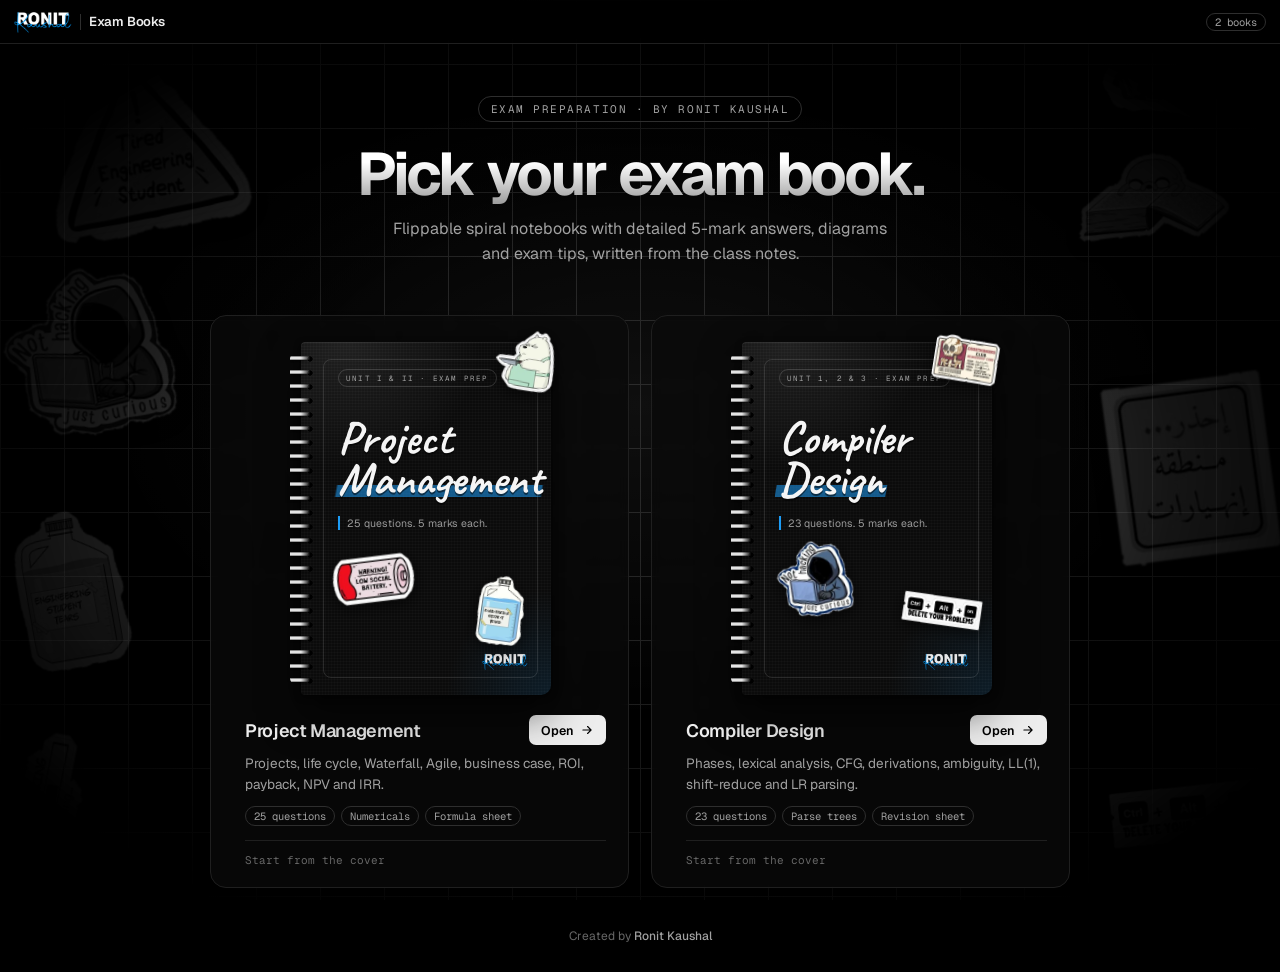
==== commit 13208c21: "Add Compiler Design book and a book picker home page - index.html is now a picker; the PM book moves" ====
--- a/index.html
+++ b/index.html
@@ -3,2026 +3,77 @@
 <head>
 <meta charset="utf-8" />
 <meta name="viewport" content="width=device-width, initial-scale=1" />
-<script>
-  /* Safari / every iPhone browser (WebKit) drops SVG shapes that use the hand-drawn
-     filter inside the page-turn layers, leaving only the labels. */
-  if ("GestureEvent" in window || /iP(hone|ad|od)/.test(navigator.userAgent) ||
-      (navigator.platform === "MacIntel" && navigator.maxTouchPoints > 1)) {
-    document.documentElement.classList.add("no-rough");
-  }
-</script>
-<title>Project Management — Exam Prep Book</title>
+<title>Exam Books — by Ronit Kaushal</title>
 <link rel="preconnect" href="https://fonts.googleapis.com" />
 <link rel="preconnect" href="https://fonts.gstatic.com" crossorigin />
-<link href="https://fonts.googleapis.com/css2?family=Caveat:wght@500;700&family=Geist:wght@400;500;600&family=Geist+Mono:wght@400;500&family=Patrick+Hand&display=swap" rel="stylesheet" />
+<link href="https://fonts.googleapis.com/css2?family=Caveat:wght@500;700&family=Geist:wght@400;500;600;700&family=Geist+Mono:wght@400;500&display=swap" rel="stylesheet" />
 <link rel="icon" type="image/webp" href="assets/img/RonitLogodark.webp" />
-<link rel="stylesheet" href="assets/css/style.css?v=17" />
+<link rel="stylesheet" href="assets/css/home.css?v=1" />
 </head>
 <body>
 
-<div class="loader" id="loader">binding pages…</div>
-<div class="progress" id="progress"></div>
+<div class="bg" aria-hidden="true"></div>
+<div class="sticker-bg" id="stickers" aria-hidden="true"></div>
 
 <header class="nav">
-  <div class="nav-left">
-    <a class="brand" href="#p0" onclick="return false">
-      <img class="brand-logo" src="assets/img/RonitLogodark.webp" alt="Ronit Kaushal" width="58" height="24" />
-      <span class="brand-div"></span>
-      PM Exam Book
-    </a>
-    <span class="slash">/</span>
-    <span class="pill hide-sm">5 marks each</span>
-    <span class="slash s2">/</span>
-    <span class="crumb" id="crumb">Cover</span>
-  </div>
-  <div class="nav-right">
-    <button class="btn hide-sm" id="printBtn" title="Print / Save as PDF">
-      <svg viewBox="0 0 24 24" fill="none" stroke="currentColor" stroke-width="2" stroke-linecap="round" stroke-linejoin="round"><path d="M6 9V2h12v7"/><path d="M6 18H4a2 2 0 0 1-2-2v-5a2 2 0 0 1 2-2h16a2 2 0 0 1 2 2v5a2 2 0 0 1-2 2h-2"/><path d="M6 14h12v8H6z"/></svg>
-      Print
-    </button>
-    <button class="btn primary" id="tocBtn">
-      <svg viewBox="0 0 24 24" fill="none" stroke="currentColor" stroke-width="2" stroke-linecap="round"><path d="M4 6h16M4 12h16M4 18h10"/></svg>
-      Contents <kbd style="border-color:#bbb;color:#555">T</kbd>
-    </button>
-  </div>
+  <a class="brand" href="index.html">
+    <img class="brand-logo" src="assets/img/RonitLogodark.webp" alt="Ronit Kaushal" width="58" height="24" />
+    <span class="brand-div"></span>
+    Exam Books
+  </a>
+  <span class="pill">2 books</span>
 </header>
 
-<main class="stage">
-  <div class="book-wrap" id="bookWrap">
-    <div class="book" id="book"></div>
-  </div>
+<main class="home">
+  <section class="hero">
+    <span class="eyebrow">Exam preparation · by Ronit Kaushal</span>
+    <h1>Pick your exam book.</h1>
+    <p>Flippable spiral notebooks with detailed 5-mark answers, diagrams and exam tips, written from the class notes.</p>
+  </section>
+
+  <section class="shelf">
+    <a class="book-card" href="project-management.html" data-store="pm-book-page">
+      <div class="mini">
+        <span class="rings"></span>
+        <div class="mini-inner">
+          <span class="m-eyebrow">Unit I &amp; II · Exam Prep</span>
+          <div class="m-title"><span>Project</span><span>Management</span></div>
+          <div class="m-sub">25 questions. 5 marks each.</div>
+          <img class="msk msk-1" alt="" /><img class="msk msk-2" alt="" /><img class="msk msk-3" alt="" />
+          <img class="m-logo" src="assets/img/RonitLogodark.webp" alt="" width="56" height="23" />
+        </div>
+      </div>
+      <div class="meta">
+        <div class="meta-top"><h2>Project Management</h2><span class="go">Open <svg viewBox="0 0 24 24" fill="none" stroke="currentColor" stroke-width="2" stroke-linecap="round" stroke-linejoin="round"><path d="M5 12h14M13 6l6 6-6 6"/></svg></span></div>
+        <p>Projects, life cycle, Waterfall, Agile, business case, ROI, payback, NPV and IRR.</p>
+        <div class="tags"><span>25 questions</span><span>Numericals</span><span>Formula sheet</span></div>
+        <div class="resume"></div>
+      </div>
+    </a>
+
+    <a class="book-card" href="compiler-design.html" data-store="cd-book-page">
+      <div class="mini">
+        <span class="rings"></span>
+        <div class="mini-inner">
+          <span class="m-eyebrow">Unit 1, 2 &amp; 3 · Exam Prep</span>
+          <div class="m-title"><span>Compiler</span><span>Design</span></div>
+          <div class="m-sub">23 questions. 5 marks each.</div>
+          <img class="msk msk-1" alt="" /><img class="msk msk-2" alt="" /><img class="msk msk-3" alt="" />
+          <img class="m-logo" src="assets/img/RonitLogodark.webp" alt="" width="56" height="23" />
+        </div>
+      </div>
+      <div class="meta">
+        <div class="meta-top"><h2>Compiler Design</h2><span class="go">Open <svg viewBox="0 0 24 24" fill="none" stroke="currentColor" stroke-width="2" stroke-linecap="round" stroke-linejoin="round"><path d="M5 12h14M13 6l6 6-6 6"/></svg></span></div>
+        <p>Phases, lexical analysis, CFG, derivations, ambiguity, LL(1), shift-reduce and LR parsing.</p>
+        <div class="tags"><span>23 questions</span><span>Parse trees</span><span>Revision sheet</span></div>
+        <div class="resume"></div>
+      </div>
+    </a>
+  </section>
+
+  <footer class="foot">Created by <b>Ronit Kaushal</b></footer>
 </main>
 
-<div class="controls">
-  <button class="ctl" id="firstBtn" title="Cover (Home)"><svg viewBox="0 0 24 24" fill="none" stroke="currentColor" stroke-width="2" stroke-linecap="round" stroke-linejoin="round"><path d="M11 17l-5-5 5-5M18 17l-5-5 5-5"/></svg></button>
-  <button class="ctl" id="prevBtn" title="Previous page (←)"><svg viewBox="0 0 24 24" fill="none" stroke="currentColor" stroke-width="2" stroke-linecap="round" stroke-linejoin="round"><path d="M15 18l-6-6 6-6"/></svg></button>
-  <div class="counter" id="counter">—</div>
-  <button class="ctl" id="nextBtn" title="Next page (→)"><svg viewBox="0 0 24 24" fill="none" stroke="currentColor" stroke-width="2" stroke-linecap="round" stroke-linejoin="round"><path d="M9 18l6-6-6-6"/></svg></button>
-  <button class="ctl" id="lastBtn" title="Last page (End)"><svg viewBox="0 0 24 24" fill="none" stroke="currentColor" stroke-width="2" stroke-linecap="round" stroke-linejoin="round"><path d="M13 17l5-5-5-5M6 17l5-5-5-5"/></svg></button>
-  <button class="ctl" id="zoomBtn" title="Zoom (for small screens)"><span class="zoom-lbl" id="zoomLbl">1×</span></button>
-  <button class="ctl" id="tocBtn2" title="Contents (T)"><svg viewBox="0 0 24 24" fill="none" stroke="currentColor" stroke-width="2" stroke-linecap="round"><path d="M4 6h16M4 12h16M4 18h10"/></svg></button>
-</div>
-
-<div class="hint"><kbd>←</kbd><kbd>→</kbd> flip · click page · swipe</div>
-
-<div class="scrim" id="scrim"></div>
-<aside class="drawer" id="drawer">
-  <div class="drawer-head">
-    <h3>Contents <button class="btn" id="closeDrawer" style="height:28px;padding:0 10px">Esc</button></h3>
-    <input class="search" id="search" placeholder="Search questions…" autocomplete="off" />
-  </div>
-  <nav class="toc" id="toc"></nav>
-</aside>
-
-<div id="measure"></div>
-
-<svg class="defs-svg" aria-hidden="true">
-  <defs>
-    <filter id="rough" filterUnits="userSpaceOnUse" x="-2000" y="-2000" width="6000" height="6000">
-      <feTurbulence type="fractalNoise" baseFrequency="0.035" numOctaves="2" seed="7" result="n"/>
-      <feDisplacementMap in="SourceGraphic" in2="n" scale="2.6" xChannelSelector="R" yChannelSelector="G"/>
-    </filter>
-    <marker id="arr" viewBox="0 0 10 10" refX="8" refY="5" markerWidth="8" markerHeight="8" orient="auto-start-reverse" markerUnits="userSpaceOnUse">
-      <path d="M1 1 L9 5 L1 9" fill="none" stroke="#141414" stroke-width="1.8" stroke-linecap="round" stroke-linejoin="round"/>
-    </marker>
-    <marker id="arrL" viewBox="0 0 10 10" refX="8" refY="5" markerWidth="12" markerHeight="12" orient="auto-start-reverse" markerUnits="userSpaceOnUse">
-      <path d="M1 1 L9 5 L1 9" fill="none" stroke="#141414" stroke-width="1.8" stroke-linecap="round" stroke-linejoin="round"/>
-    </marker>
-  </defs>
-</svg>
-
-<!-- =====================================================================
-     BOOK CONTENT — every <section> is flowed onto A4 pages by book.js
-     ===================================================================== -->
-<div id="src">
-
-<!-- ============================ COVER ============================ -->
-<section data-kind="raw" data-title="Cover">
-<div class="page cover">
-  <div class="cover-inner">
-    <div class="eyebrow">Unit I &amp; II · Exam Preparation</div>
-    <h1><span>Project</span><span>Management</span></h1>
-    <div class="sub">All 25 exam questions, answered the way I'd write them in the exam hall. Definitions, diagrams, tables, numericals and tips.</div>
-    <div class="sticker">5 marks<small>every answer</small></div>
-    <div class="stk stk-star" aria-hidden="true">
-      <svg viewBox="0 0 100 100"><path d="M50 3 L61 34 L95 35 L68 56 L78 90 L50 70 L22 90 L32 56 L5 35 L39 34 Z"/></svg>
-      <span>A+</span>
-    </div>
-    <div class="stk stk-pink" aria-hidden="true">ROI · NPV · IRR</div>
-    <div class="stk stk-blue" aria-hidden="true"><span>Agile</span><small>sprint ready</small></div>
-    <div class="stk stk-purple" aria-hidden="true">25 Q&amp;A ✦</div>
-    <div class="stk stk-green" aria-hidden="true">✓ Exam Ready</div>
-    <div class="stk stk-orange" aria-hidden="true">Don't panic :)</div>
-    <svg class="tri" viewBox="0 0 120 104"><path d="M60 6 L114 98 L6 98 Z" fill="none" stroke="#f2f2f2" stroke-width="3" stroke-linejoin="round" style="filter:url(#rough)"/><text x="60" y="80" text-anchor="middle" style="fill:#f2f2f2;font-family:Caveat;font-weight:700;font-size:26px">PM</text></svg>
-    <div class="meta"><span>✎ Written only from my class notes</span><span>A4 · Exam Edition</span></div>
-    <div class="brand"><span class="by">Created by</span><span class="name">Ronit Kaushal</span><img class="cover-logo" src="assets/img/RonitLogodark.webp" alt="Ronit Kaushal logo" width="112" height="46" /></div>
-  </div>
-</div>
-</section>
-
-<!-- ============================ CONTENTS ============================ -->
-<section data-kind="toc" data-title="Contents"></section>
-
-<!-- ============================ HOW TO USE ============================ -->
-<section data-kind="flow" data-tag="✎" data-title="How to use this book">
-  <h2 class="q-title">How to write a 5-mark answer</h2>
-  <p class="q-meta">Read this once before you start. It takes 1 minute.</p>
-  <p>A 5-mark answer needs around <span class="hl">1.5 to 2 pages</span> in the exam. Examiners give marks for <b>structure</b>, not just length. Every answer in this book follows the same pattern, so you can copy the style straight into your answer sheet:</p>
-  <figure class="fig">
-    <svg viewBox="0 0 600 120">
-      <rect class="sk" x="6" y="30" width="100" height="56" rx="10"/><text x="56" y="56" text-anchor="middle" class="t-b">Define</text><text x="56" y="76" text-anchor="middle" class="t-xs">1 mark</text>
-      <rect class="sk" x="128" y="30" width="110" height="56" rx="10"/><text x="183" y="56" text-anchor="middle" class="t-b">Explain</text><text x="183" y="76" text-anchor="middle" class="t-xs">points + headings</text>
-      <rect class="sk" x="260" y="30" width="100" height="56" rx="10"/><text x="310" y="56" text-anchor="middle" class="t-b">Draw</text><text x="310" y="76" text-anchor="middle" class="t-xs">diagram / table</text>
-      <rect class="sk" x="382" y="30" width="100" height="56" rx="10"/><text x="432" y="56" text-anchor="middle" class="t-b">Example</text><text x="432" y="76" text-anchor="middle" class="t-xs">real-life case</text>
-      <rect class="sk-shade" x="504" y="30" width="90" height="56" rx="10"/><text x="549" y="56" text-anchor="middle" class="t-b">Conclude</text><text x="549" y="76" text-anchor="middle" class="t-xs">1–2 lines</text>
-      <path class="sk" d="M106 58 H124" marker-end="url(#arr)"/><path class="sk" d="M238 58 H256" marker-end="url(#arr)"/><path class="sk" d="M360 58 H378" marker-end="url(#arr)"/><path class="sk" d="M482 58 H500" marker-end="url(#arr)"/>
-    </svg>
-    <figcaption data-n="0.1">The 5-step answer pattern used on every page</figcaption>
-  </figure>
-  <h3>Symbols used in this book</h3>
-  <table class="hand">
-    <tr><th>Symbol</th><th>Meaning</th></tr>
-    <tr><td>Boxed definition</td><td>Write this <b>word-for-word</b> as your first line.</td></tr>
-    <tr><td>✎ Exam tip</td><td>A small trick to get extra marks.</td></tr>
-    <tr><td>★ Remember</td><td>A one-line memory hook.</td></tr>
-    <tr><td><span class="hl">Highlighted</span></td><td>Keywords the examiner looks for.</td></tr>
-    <tr><td><span class="answer-box">Boxed answer</span></td><td>Final answer of a numerical. Always box it in the exam!</td></tr>
-  </table>
-  <h3>For numericals, always write…</h3>
-  <ol>
-    <li><b>Given</b> data (list it neatly).</li>
-    <li>The <b>formula</b> in words first.</li>
-    <li>Step-by-step working, with units (₹, days, weeks, %).</li>
-    <li>The <b>boxed</b> final answer.</li>
-    <li>One line of <b>interpretation</b> or decision (accept / reject, good / bad).</li>
-  </ol>
-  <div class="remember">Formula + steps + box + one-line meaning = full marks in numericals.</div>
-  <p class="small">All content in this book comes from the class notes: <i>Project, Project Life Cycle, Project vs Programme, Exploring Opportunities in PM, Types of Cost, Waterfall Method, Agile/Sprint Planning, Unit II (Business Case)</i> and the <i>Assignment</i> practical questions.</p>
-</section>
-
-<!-- =====================================================================
-     MAIN QUESTIONS
-     ===================================================================== -->
-
-<!-- ============================ Q1 ============================ -->
-<section data-tag="Q1" data-title="What is a Project?" data-group="Main Questions" data-src="Project.pdf (pp. 1–5); Difference between Project and Programme.pdf (pp. 1, 4); Project life cycle.pdf (pp. 1–3); Exploring opportinities in PM.pdf (p. 1)">
-  <h2 class="q-title"><span class="qn">Q1</span>What is a Project?</h2>
-  <div class="q-meta"><span class="marks">5 marks</span><span>Unit I · Basics</span></div>
-
-  <div class="def" data-label="Definition">
-    A <span class="hl">project</span> is a <b>temporary</b>, <b>planned</b> piece of work with a clear <b>start and end date</b>, created to make a <b>unique product, service or result</b>.
-  </div>
-
-  <p><span class="ans">Ans.</span> In simple words, a project is a <span class="hl">one-time job</span> that is done to create something new. It begins on a fixed date, it finishes on a fixed date, and once its work is delivered the project closes down.</p>
-
-  <h3>PMBOK® Guide definition</h3>
-  <div class="box">According to the <b>PMBOK® Guide (PMI, 2008)</b>, a project is <i>"a temporary endeavor undertaken to create a unique product, service or result."</i></div>
-  <p>Projects are temporary and <b>close down on the completion of the work</b> they were chartered (approved) to deliver.</p>
-
-  <h3>Another way to define it</h3>
-  <p>A project is a <span class="hl">set of tasks</span> that must be completed within a <b>defined timeline</b> to accomplish a <b>specific set of goals</b>. These tasks are completed by a group of people called the <b>project team</b>, which is led by a <b>project manager</b>. The project manager oversees the planning, scheduling, tracking and successful completion of the project.</p>
-  <p>More specifically, a project is a <b>series of structured tasks, activities and deliverables</b> that are carefully executed to achieve a desired outcome.</p>
-
-  <h3>Key parts of a project</h3>
-  <figure class="fig">
-    <svg viewBox="0 0 600 235">
-      <ellipse class="sk" cx="100" cy="58" rx="92" ry="42"/>
-      <text x="100" y="54" text-anchor="middle" class="t-b">Temporary</text>
-      <text x="100" y="78" text-anchor="middle" class="t-s">fixed start + finish</text>
-      <ellipse class="sk" cx="300" cy="50" rx="92" ry="42"/>
-      <text x="300" y="46" text-anchor="middle" class="t-b">Unique Goal</text>
-      <text x="300" y="70" text-anchor="middle" class="t-s">something new</text>
-      <ellipse class="sk" cx="500" cy="58" rx="92" ry="42"/>
-      <text x="500" y="54" text-anchor="middle" class="t-b">Limits</text>
-      <text x="500" y="78" text-anchor="middle" class="t-s">time · money · supplies</text>
-      <path class="sk" d="M130 100 Q170 150 215 172" marker-end="url(#arrL)"/>
-      <path class="sk" d="M300 94 L300 160" marker-end="url(#arrL)"/>
-      <path class="sk" d="M470 100 Q430 150 385 172" marker-end="url(#arrL)"/>
-      <rect class="sk-shade" x="200" y="165" width="200" height="58" rx="12"/>
-      <text x="300" y="203" text-anchor="middle" class="t-b" style="font-size:32px">PROJECT</text>
-    </svg>
-    <figcaption data-n="1.1">Temporary + Unique + Limited = a Project</figcaption>
-  </figure>
-  <ol>
-    <li><b>Temporary:</b> It has a fixed start date and a set finish date.</li>
-    <li><b>Unique goal:</b> It creates something new or different, unlike regular daily work.</li>
-    <li><b>Limits:</b> It must follow rules for <span class="hl">time, money and supplies</span> (resources).</li>
-  </ol>
-
-  <h3>Project vs Regular work</h3>
-  <table class="hand">
-    <tr><th>Basis</th><th>Project</th><th>Regular work (operations)</th></tr>
-    <tr><td>Nature</td><td>One-time, temporary</td><td>Ongoing, repeated every day</td></tr>
-    <tr><td>Output</td><td>Something new and unique</td><td>Same routine output</td></tr>
-    <tr><td>End date</td><td>Fixed finish date</td><td>No fixed end</td></tr>
-    <tr><td>Example</td><td>Building a brand new mobile app</td><td>Fixing bugs on that app every day after it is launched</td></tr>
-  </table>
-
-  <h3>Examples of projects</h3>
-  <div class="grid2">
-    <ul>
-      <li>Video game development</li>
-      <li>Building construction</li>
-      <li>Natural disaster relief efforts</li>
-      <li>Promo campaigns for musicians</li>
-    </ul>
-    <ul>
-      <li>Events like Fashion Week</li>
-      <li>Humanitarian aid efforts overseas</li>
-      <li>A bank's mobile banking app in 12 months</li>
-      <li>Construction of a new hospital (₹50 crore, 2 years)</li>
-    </ul>
-  </div>
-
-  <h3>Every project has a life cycle</h3>
-  <p>Every project moves through the <b>project life cycle</b>, a basic framework that project managers use to structure projects and set them up for success.</p>
-  <figure class="fig">
-    <svg viewBox="0 0 600 90">
-      <rect class="sk" x="2" y="18" width="100" height="54" rx="8"/><text x="52" y="51" text-anchor="middle">Initiation</text>
-      <rect class="sk" x="124" y="18" width="100" height="54" rx="8"/><text x="174" y="51" text-anchor="middle">Planning</text>
-      <rect class="sk" x="246" y="18" width="100" height="54" rx="8"/><text x="296" y="51" text-anchor="middle">Execution</text>
-      <rect class="sk" x="368" y="18" width="110" height="54" rx="8"/><text x="423" y="42" text-anchor="middle">Monitoring &amp;</text><text x="423" y="63" text-anchor="middle">Controlling</text>
-      <rect class="sk-shade" x="500" y="18" width="96" height="54" rx="8"/><text x="548" y="51" text-anchor="middle">Closure</text>
-      <path class="sk" d="M102 45 H120" marker-end="url(#arr)"/><path class="sk" d="M224 45 H242" marker-end="url(#arr)"/><path class="sk" d="M346 45 H364" marker-end="url(#arr)"/><path class="sk" d="M478 45 H496" marker-end="url(#arr)"/>
-    </svg>
-    <figcaption data-n="1.2">The five phases every project passes through</figcaption>
-  </figure>
-  <figure class="fig note-img">
-    <img src="assets/img/lifecycle-3.png" width="640" height="509" alt="Project life cycle: 1 Initiation, 2 Planning, 3 Execution, 4 Monitoring, 5 Closing" />
-    <figcaption data-n="1.3">Project life cycle diagram, from <i>Project life cycle.pdf</i> (p. 2)</figcaption>
-  </figure>
-
-  <div class="tip">Start with the PMBOK definition in quotes, then draw Fig 1.1. The words "temporary" and "unique" must appear in your answer.</div>
-  <div class="conclusion">A project is a temporary, goal-oriented effort with a definite beginning and end. It is carried out by a team under a project manager, within limits of time, cost and resources, to create a unique product, service or result.</div>
-</section>
-
-<!-- ============================ Q2 ============================ -->
-<section data-tag="Q2" data-title="What is Project Management?" data-group="Main Questions" data-src="Exploring opportinities in PM.pdf (pp. 1, 10–12); Project life cycle.pdf (pp. 1–6, 10); Project.pdf (p. 3); Difference between Project and Programme.pdf (p. 3)">
-  <h2 class="q-title"><span class="qn">Q2</span>What is Project Management?</h2>
-  <div class="q-meta"><span class="marks">5 marks</span><span>Unit I · Basics</span></div>
-
-  <div class="def" data-label="Definition">
-    <span class="hl">Project Management</span> is the process of <b>planning, executing, monitoring and successfully completing</b> a project <b>within time, cost and quality constraints</b>, so that the project achieves its goals.
-  </div>
-
-  <p><span class="ans">Ans.</span> A project does not complete itself. Someone has to plan the work, divide it among people, track progress and solve problems. This whole job is called <b>project management</b>, and the person who leads it is the <b>project manager</b>.</p>
-  <p>The project manager oversees the <span class="hl">planning, scheduling, tracking and successful completion</span> of the project and leads the project team.</p>
-  <p>Project management <b>integrates planning, leadership, communication, resource management and risk control</b> to achieve strategic organizational goals.</p>
-
-  <h3>The three constraints of a project</h3>
-  <figure class="fig">
-    <svg viewBox="0 0 600 260">
-      <path class="sk" d="M300 30 L480 230 L120 230 Z"/>
-      <text x="300" y="20" text-anchor="middle" class="t-b">TIME</text>
-      <text x="96" y="252" text-anchor="middle" class="t-b">COST</text>
-      <text x="508" y="252" text-anchor="middle" class="t-b">QUALITY</text>
-      <ellipse class="sk-shade" cx="300" cy="165" rx="70" ry="34"/>
-      <text x="300" y="162" text-anchor="middle" class="t-b">SCOPE</text>
-      <text x="300" y="184" text-anchor="middle" class="t-xs">what we deliver</text>
-      <text x="80" y="110" class="t-s">on schedule</text>
-      <text x="430" y="110" class="t-s">required standard</text>
-      <path class="sk-thin" d="M150 115 Q190 120 205 140" marker-end="url(#arr)"/>
-      <path class="sk-thin" d="M470 118 Q430 122 400 145" marker-end="url(#arr)"/>
-    </svg>
-    <figcaption data-n="2.1">A project is successful when it is delivered on time, within cost and at the required quality</figcaption>
-  </figure>
-
-  <h3>Process of project management (5 phases)</h3>
-  <figure class="fig">
-    <svg viewBox="0 0 600 350">
-      <circle class="sk-dash" cx="300" cy="185" r="135"/>
-      <path class="sk" d="M375 55.1 A150 150 0 0 1 400.4 73.5" marker-end="url(#arrL)"/>
-      <path class="sk" d="M446.7 216.2 A150 150 0 0 1 437 246" marker-end="url(#arrL)"/>
-      <path class="sk" d="M315.7 334.2 A150 150 0 0 1 284.3 334.2" marker-end="url(#arrL)"/>
-      <path class="sk" d="M163 246 A150 150 0 0 1 153.3 216.2" marker-end="url(#arrL)"/>
-      <path class="sk" d="M199.6 73.5 A150 150 0 0 1 225 55.1" marker-end="url(#arrL)"/>
-      <rect class="sk" x="235" y="27" width="130" height="46" rx="10" style="fill:var(--paper)"/><text x="300" y="57" text-anchor="middle">1. Initiation</text>
-      <rect class="sk" x="363" y="120" width="130" height="46" rx="10" style="fill:var(--paper)"/><text x="428" y="150" text-anchor="middle">2. Planning</text>
-      <rect class="sk" x="314" y="271" width="130" height="46" rx="10" style="fill:var(--paper)"/><text x="379" y="301" text-anchor="middle">3. Execution</text>
-      <rect class="sk" x="146" y="271" width="150" height="46" rx="10" style="fill:var(--paper)"/><text x="221" y="292" text-anchor="middle">4. Monitoring &amp;</text><text x="221" y="311" text-anchor="middle">Controlling</text>
-      <rect class="sk" x="107" y="120" width="130" height="46" rx="10" style="fill:var(--paper)"/><text x="172" y="150" text-anchor="middle">5. Closure</text>
-      <text x="300" y="180" text-anchor="middle" class="t-b">Project</text>
-      <text x="300" y="205" text-anchor="middle" class="t-b">Life Cycle</text>
-    </svg>
-    <figcaption data-n="2.2">The 5 phases of project management</figcaption>
-  </figure>
-  <ol>
-    <li><b>Initiation:</b> The project's feasibility and value are assessed. Objectives, scope, purpose and stakeholders are defined. Activities: develop a <span class="hl">business case</span>, conduct a feasibility study, identify stakeholders, create a <b>project charter</b> that formally authorizes the project.</li>
-    <li><b>Planning:</b> A roadmap is made to finish on time and within budget. The project is broken into smaller tasks with milestones. Plans made: project management plan (WBS + Gantt chart), risk plan, financial plan, resource plan, communication plan and quality plan (KPIs).</li>
-    <li><b>Execution:</b> The plan is put into action and deliverables are completed. The PM assigns tasks, clarifies roles, answers questions, oversees work, facilitates communication and supports the team.</li>
-    <li><b>Monitoring &amp; Controlling:</b> Progress is tracked using timesheets, reports, Gantt charts or Kanban boards. The PM controls timelines, cost, team, quality and risk.</li>
-    <li><b>Closure:</b> The project is closed, knowledge and artifacts are archived, team members are released, contracts are closed and <b>lessons learned</b> are reviewed.</li>
-  </ol>
-
-  <h3>What the project manager controls</h3>
-  <table class="hand">
-    <tr><th>Area</th><th>Example of control action</th></tr>
-    <tr><td>Timelines</td><td>If a team member can't finish a task on time, assign it to someone else.</td></tr>
-    <tr><td>Cost</td><td>If a vendor costs more than expected, reduce the project scope.</td></tr>
-    <tr><td>Team</td><td>If two members disagree, the PM has the last word.</td></tr>
-    <tr><td>Quality</td><td>If a part is substandard, find a different approach to build it.</td></tr>
-    <tr><td>Risk</td><td>If a new risk appears, mitigate it before it affects the team.</td></tr>
-  </table>
-
-  <h3>Skills needed in project management</h3>
-  <table class="hand">
-    <tr><th>Technical skills</th><th>Soft skills</th></tr>
-    <tr><td>Project planning, Scheduling, Budgeting</td><td>Leadership, Communication, Negotiation</td></tr>
-    <tr><td>Risk &amp; Quality management</td><td>Decision making, Team building</td></tr>
-    <tr><td>MS Project, Primavera, Agile &amp; Scrum</td><td>Problem solving, Conflict management, Critical thinking</td></tr>
-  </table>
-
-  <h3>Example: a new Business School</h3>
-  <p>A university plans to set up a new Business School within <b>two years</b>. The project manager:</p>
-  <ul>
-    <li>Prepares the project plan and <b>work breakdown structure (WBS)</b>.</li>
-    <li>Monitors budget, schedule and quality.</li>
-    <li>Coordinates architects, contractors, academic experts and regulators.</li>
-    <li>Identifies and mitigates project risks, and ensures a successful launch.</li>
-  </ul>
-
-  <h3>Importance of project management</h3>
-  <ul class="dots">
-    <li><b>Structure &amp; clarity:</b> breaks complex projects into manageable phases.</li>
-    <li><b>Better planning &amp; control:</b> each phase has clear objectives and review points.</li>
-    <li><b>Communication:</b> stakeholders know what to expect at each stage.</li>
-    <li><b>Progress tracking:</b> progress is measured against milestones.</li>
-    <li><b>Quality assurance:</b> regular reviews catch errors early.</li>
-  </ul>
-  <p class="small">Popular methodologies: Waterfall, Agile, Scrum, Kanban, Lean, Six Sigma, PRINCE2, PMBOK, CPM, PERT.</p>
-
-  <div class="conclusion">Project management is the art of planning, executing, monitoring and closing a project so that it is delivered on time, within budget and at the required quality. It turns an idea into a successful result.</div>
-</section>
-
-<!-- ============================ Q3 ============================ -->
-<section data-tag="Q3" data-title="Characteristics of a Project" data-group="Main Questions" data-src="Project.pdf (pp. 1–4); Difference between Project and Programme.pdf (pp. 1, 3, 9); Different Types of Cost in Project Management.pdf (pp. 2–5); Project life cycle.pdf (p. 1); Exploring opportinities in PM.pdf (p. 1)">
-  <h2 class="q-title"><span class="qn">Q3</span>Characteristics of a Project</h2>
-  <div class="q-meta"><span class="marks">5 marks</span><span>Unit I · Basics</span></div>
-
-  <p><span class="ans">Ans.</span> A <span class="hl">project</span> is "a temporary endeavor undertaken to create a unique product, service or result" (PMBOK®). The features that make a project different from routine work are called its <b>characteristics</b>.</p>
-
-  <figure class="fig">
-    <svg viewBox="0 0 600 330">
-      <ellipse class="sk-shade" cx="300" cy="165" rx="110" ry="52"/>
-      <text x="300" y="160" text-anchor="middle" class="t-b">Characteristics</text>
-      <text x="300" y="186" text-anchor="middle" class="t-b">of a Project</text>
-      <g>
-        <rect class="sk" x="10" y="22" width="150" height="40" rx="10"/><text x="85" y="48" text-anchor="middle">Temporary</text>
-        <rect class="sk" x="10" y="102" width="150" height="40" rx="10"/><text x="85" y="128" text-anchor="middle">Unique output</text>
-        <rect class="sk" x="10" y="188" width="150" height="40" rx="10"/><text x="85" y="214" text-anchor="middle">Specific goal</text>
-        <rect class="sk" x="10" y="268" width="150" height="40" rx="10"/><text x="85" y="294" text-anchor="middle">Constraints</text>
-        <rect class="sk" x="440" y="22" width="150" height="40" rx="10"/><text x="515" y="48" text-anchor="middle">Life cycle</text>
-        <rect class="sk" x="440" y="102" width="150" height="40" rx="10"/><text x="515" y="128" text-anchor="middle">Team + PM</text>
-        <rect class="sk" x="440" y="188" width="150" height="40" rx="10"/><text x="515" y="214" text-anchor="middle">Risk</text>
-        <rect class="sk" x="440" y="268" width="150" height="40" rx="10"/><text x="515" y="294" text-anchor="middle">Costs &amp; resources</text>
-      </g>
-      <path class="sk-thin" d="M160 42 Q220 60 228 128"/>
-      <path class="sk-thin" d="M160 122 L192 140"/>
-      <path class="sk-thin" d="M160 208 L195 192"/>
-      <path class="sk-thin" d="M160 288 Q222 270 232 205"/>
-      <path class="sk-thin" d="M440 42 Q380 60 372 128"/>
-      <path class="sk-thin" d="M440 122 L408 140"/>
-      <path class="sk-thin" d="M440 208 L405 192"/>
-      <path class="sk-thin" d="M440 288 Q378 270 368 205"/>
-    </svg>
-    <figcaption data-n="3.1">Mind-map of project characteristics</figcaption>
-  </figure>
-
-  <h3><span class="num">1</span>Temporary nature</h3>
-  <p>Every project has a <b>fixed start date and a set finish date</b>. Projects close down once the work they were chartered to deliver is complete. <i>Example: a hospital construction project of 2 years.</i></p>
-
-  <h3><span class="num">2</span>Unique output</h3>
-  <p>A project creates a <b>unique product, service or result</b>: something new or different, unlike regular daily work. Building a new app is a project; fixing bugs every day after launch is regular work.</p>
-
-  <h3><span class="num">3</span>Specific objectives</h3>
-  <p>A project is a set of tasks done to accomplish a <b>specific set of goals</b>. Its <span class="hl">scope is narrow and clearly defined</span>, for example "one completed hospital".</p>
-
-  <h3><span class="num">4</span>Constraints (limits)</h3>
-  <p>A project must follow limits of <b>time, money and supplies</b>. It is judged a success only if it is delivered <span class="hl">on time, within cost and at the required quality</span>.</p>
-
-  <h3><span class="num">5</span>Life cycle</h3>
-  <p>Every project moves through phases: <b>Initiation → Planning → Execution → Monitoring &amp; Controlling → Closure</b>. Each phase ends with one or more deliverables.</p>
-
-  <h3><span class="num">6</span>Project team and project manager</h3>
-  <p>Work is done by a <b>project team</b> led by a <b>project manager</b>, who oversees planning, scheduling, tracking and completion.</p>
-
-  <h3><span class="num">7</span>Structured tasks and deliverables</h3>
-  <p>A project is a series of <b>structured tasks, activities and deliverables</b> carried out in a planned order. It can be broken down using a WBS and a Gantt chart.</p>
-
-  <h3><span class="num">8</span>Risk and uncertainty</h3>
-  <p>Since the work is new, there are <b>project-specific risks</b> such as cost overruns, technology failure or low customer adoption. These are identified and mitigated.</p>
-
-  <h3><span class="num">9</span>Requires costs and resources</h3>
-  <p>A project uses money, people and materials. Its total cost is made up of:</p>
-  <table class="hand">
-    <tr><th>Cost type</th><th>Meaning</th><th>Example</th></tr>
-    <tr><td>Direct</td><td>Directly linked to project work</td><td>Contractors, software licences</td></tr>
-    <tr><td>Indirect</td><td>Cost of doing business overall</td><td>Heating, lighting, office rent</td></tr>
-    <tr><td>Fixed</td><td>One-off charge, not linked to duration</td><td>One-time advertisement, 1-day Agile consultancy</td></tr>
-    <tr><td>Variable</td><td>Changes with the project's length</td><td>Staff salaries, machine hire</td></tr>
-    <tr><td>Sunk</td><td>Already spent, cannot be recovered</td><td>Money already gone (ignore in decisions)</td></tr>
-  </table>
-  <figure class="fig note-img">
-    <img src="assets/img/cost-1.png" width="571" height="321" alt="Project cost = Direct + Indirect + Fixed + Variable + Sunk cost" />
-    <figcaption data-n="3.2">Project cost breakdown, from <i>Different Types of Cost in Project Management.pdf</i> (p. 2)</figcaption>
-  </figure>
-
-  <h3><span class="num">10</span>Measurable success</h3>
-  <p>Success is measured by <b>time, cost, quality and scope</b>: "Did we deliver the required output?"</p>
-
-  <h3>Example: launching a mobile banking app</h3>
-  <table class="hand">
-    <tr><th>Characteristic</th><th>In the bank's app project</th></tr>
-    <tr><td>Temporary</td><td>Must launch within 12 months</td></tr>
-    <tr><td>Unique</td><td>A brand-new mobile banking application</td></tr>
-    <tr><td>Constraints</td><td>Fixed budget allocated</td></tr>
-    <tr><td>Team</td><td>PM coordinates software developers and testers</td></tr>
-    <tr><td>Risk</td><td>PM manages risks and ensures timely delivery</td></tr>
-  </table>
-
-  <div class="remember">T-U-G-C-L-T-R = Temporary, Unique, Goal, Constraints, Life cycle, Team, Risk.</div>
-  <div class="conclusion">A project is temporary, unique, goal-oriented and limited by time, cost and quality. It follows a life cycle and is carried out by a team led by a project manager. These characteristics separate projects from routine operations.</div>
-</section>
-
-<!-- ============================ Q4 ============================ -->
-<section data-tag="Q4" data-title="Project vs Program(me)" data-group="Main Questions" data-src="Difference between Project and Programme.pdf (pp. 1–12)">
-  <h2 class="q-title"><span class="qn">Q4</span>Difference between a Project and a Program</h2>
-  <div class="q-meta"><span class="marks">5 marks</span><span>Unit I · Concepts</span></div>
-
-  <p><span class="ans">Ans.</span> Both words sound similar, but a <b>programme is much bigger</b>. It is a <span class="hl">group of related projects</span>.</p>
-
-  <div class="def" data-label="Project">
-    According to the <b>PMBOK® Guide (PMI, 2008)</b>, a project is <i>"a temporary endeavor undertaken to create a unique product, service or result."</i> Projects close down on completion of the work they were chartered to deliver.
-  </div>
-  <div class="def" data-label="Programme">
-    According to <b>The Standard for Program Management (PMI, 2008)</b>, a programme is <i>"a group of related projects managed in a coordinated way to obtain benefits and control not available from managing them individually."</i> Programmes may also contain work outside the scope of the individual projects.
-  </div>
-  <p><b>OGC view:</b> PRINCE2 defines the management of projects, and the <b>Managing Successful Programmes (MSP)</b> methodology defines a programme as <i>"a portfolio of projects and activities that are coordinated and managed as a unit such that they achieve outcomes and realise benefits"</i> (OGC, 2003).</p>
-
-  <h3>Difference table</h3>
-  <table class="hand">
-    <tr><th>Basis</th><th>Project</th><th>Programme</th></tr>
-    <tr><td>Meaning</td><td>Temporary effort to produce a specific output</td><td>Coordinated group of related projects</td></tr>
-    <tr><td>Objective</td><td>Achieve a specific deliverable</td><td>Achieve broader strategic benefits</td></tr>
-    <tr><td>Scope</td><td>Narrow and clearly defined</td><td>Wider, may evolve</td></tr>
-    <tr><td>Duration</td><td>Usually shorter</td><td>Usually longer</td></tr>
-    <tr><td>Managed by</td><td>Project Manager</td><td>Programme Manager</td></tr>
-    <tr><td>Focus</td><td>Outputs / deliverables</td><td>Outcomes and benefits</td></tr>
-    <tr><td>Interdependency</td><td>Generally limited</td><td>Projects are often interdependent</td></tr>
-    <tr><td>Risk</td><td>Project-specific risks</td><td>Programme-level + project-level risks</td></tr>
-    <tr><td>Success</td><td>On time, within cost, required quality</td><td>Strategic benefits achieved across projects</td></tr>
-    <tr><td>Main question</td><td>"Did we deliver the required output?"</td><td>"Did the combined projects deliver the strategic benefits?"</td></tr>
-    <tr><td>Example</td><td>Construction of one hospital</td><td>Govt. healthcare improvement programme with many hospital projects</td></tr>
-  </table>
-
-  <h3>Example: Gandhinagar</h3>
-  <p><b>Project:</b> Construction of a new hospital in Gandhinagar. Cost ₹50 crore, duration 2 years, output = one completed hospital. The project manager handles construction, budget, quality and schedule.</p>
-  <p><b>Programme:</b> Gandhinagar District Healthcare Development Programme. The programme manager coordinates all of these projects to improve healthcare services in the district:</p>
-  <figure class="fig">
-    <svg viewBox="0 0 600 205">
-      <rect class="sk-shade" x="130" y="6" width="340" height="56" rx="12"/>
-      <text x="300" y="31" text-anchor="middle" class="t-b">Gandhinagar Healthcare</text>
-      <text x="300" y="54" text-anchor="middle" class="t-b">Development Programme</text>
-      <path class="sk-thin" d="M300 62 V88 M58 88 H542 M58 88 V112 M179 88 V112 M300 88 V112 M421 88 V112 M542 88 V112"/>
-      <rect class="sk" x="4" y="112" width="108" height="84" rx="10"/><text x="58" y="140" text-anchor="middle" class="t-s">Hospital</text><text x="58" y="160" text-anchor="middle" class="t-s">construction</text><text x="58" y="182" text-anchor="middle" class="t-xs">project</text>
-      <rect class="sk" x="125" y="112" width="108" height="84" rx="10"/><text x="179" y="140" text-anchor="middle" class="t-s">Medical</text><text x="179" y="160" text-anchor="middle" class="t-s">equipment</text><text x="179" y="182" text-anchor="middle" class="t-xs">procurement</text>
-      <rect class="sk" x="246" y="112" width="108" height="84" rx="10"/><text x="300" y="140" text-anchor="middle" class="t-s">Doctor &amp;</text><text x="300" y="160" text-anchor="middle" class="t-s">nurse</text><text x="300" y="182" text-anchor="middle" class="t-xs">training</text>
-      <rect class="sk" x="367" y="112" width="108" height="84" rx="10"/><text x="421" y="140" text-anchor="middle" class="t-s">Digital</text><text x="421" y="160" text-anchor="middle" class="t-s">health</text><text x="421" y="182" text-anchor="middle" class="t-xs">records</text>
-      <rect class="sk" x="488" y="112" width="108" height="84" rx="10"/><text x="542" y="140" text-anchor="middle" class="t-s">Ambulance</text><text x="542" y="160" text-anchor="middle" class="t-s">service</text><text x="542" y="182" text-anchor="middle" class="t-xs">improvement</text>
-    </svg>
-    <figcaption data-n="4.1">One programme = many related projects</figcaption>
-  </figure>
-
-  <h3>Numerical illustration</h3>
-  <div class="grid2">
-    <div class="box">
-      <b class="nu"><u>Project</u></b> (activities in sequence)<br/>
-      A Design: 3 m, ₹5 L<br/>B Foundation: 4 m, ₹10 L<br/>C Construction: 6 m, ₹25 L<br/>D Finishing: 2 m, ₹8 L<br/>
-      Duration = 3+4+6+2 = <span class="answer-box">15 months</span><br/>
-      Cost = 5+10+25+8 = <span class="answer-box">₹48 lakh</span>
-    </div>
-    <div class="box">
-      <b class="nu"><u>Programme</u></b> (Digital Education, run in parallel)<br/>
-      A Smart classrooms: ₹20 cr, 12 m<br/>B Teacher training: ₹5 cr, 8 m<br/>C Digital platform: ₹10 cr, 10 m<br/>
-      Budget = 20+5+10 = <span class="answer-box">₹35 crore</span><br/>
-      Duration = max(12, 8, 10) = <span class="answer-box">12 months</span>
-    </div>
-  </div>
-  <p class="small">A programme is not simply "one big project". It has multiple related projects designed to produce a larger benefit.</p>
-
-  <h3>Extending it: Portfolio</h3>
-  <figure class="fig">
-    <svg viewBox="0 0 600 200">
-      <rect class="sk-shade" x="200" y="6" width="200" height="44" rx="10"/><text x="300" y="35" text-anchor="middle" class="t-b">PORTFOLIO</text>
-      <path class="sk-thin" d="M300 50 V70 M100 70 H500 M100 70 V88 M300 70 V88 M500 70 V88"/>
-      <rect class="sk" x="20" y="88" width="160" height="40" rx="10"/><text x="100" y="114" text-anchor="middle">Programme A</text>
-      <rect class="sk" x="220" y="88" width="160" height="40" rx="10"/><text x="300" y="114" text-anchor="middle">Programme B</text>
-      <rect class="sk" x="420" y="88" width="160" height="40" rx="10"/><text x="500" y="114" text-anchor="middle">Independent project</text>
-      <path class="sk-thin" d="M100 128 V146 M40 146 H160 M40 146 V160 M100 146 V160 M160 146 V160"/>
-      <rect class="sk" x="14" y="160" width="52" height="32" rx="8"/><text x="40" y="182" text-anchor="middle" class="t-xs">P1</text>
-      <rect class="sk" x="74" y="160" width="52" height="32" rx="8"/><text x="100" y="182" text-anchor="middle" class="t-xs">P2</text>
-      <rect class="sk" x="134" y="160" width="52" height="32" rx="8"/><text x="160" y="182" text-anchor="middle" class="t-xs">P3</text>
-      <text x="330" y="175" class="t-s">Project → Product</text>
-      <text x="330" y="195" class="t-s">Programme → Benefits · Portfolio → Strategy</text>
-    </svg>
-    <figcaption data-n="4.2">Project ⊂ Programme ⊂ Portfolio</figcaption>
-  </figure>
-  <p><b>Portfolio</b> = all projects and programmes managed together to achieve organizational strategy. Its main question is <i>"Are we investing in the right work?"</i> <i>Example:</i> a company's portfolio has the Digital Transformation Programme (₹50 cr, 3 projects), the Market Expansion Programme (₹80 cr), a New Factory Project (₹40 cr) and an R&amp;D Project (₹20 cr). Portfolio value = 50+80+40+20 = <b>₹190 crore</b>.</p>
-
-  <div class="remember">Project = one specific deliverable. Programme = multiple related projects + strategic benefits. "Build one college building" is a project; "improve the entire education system" is a programme.</div>
-  <div class="conclusion">A project is a temporary undertaking to achieve a specific output, whereas a programme is a group of related projects managed together to achieve broader strategic benefits.</div>
-</section>
-
-<!-- ============================ Q5 ============================ -->
-<section data-tag="Q5" data-title="Different Types of Projects" data-group="Main Questions" data-src="Exploring opportinities in PM.pdf (pp. 1–8); Project life cycle.pdf (p. 8, life-cycle column)">
-  <h2 class="q-title"><span class="qn">Q5</span>Different Types of Projects</h2>
-  <div class="q-meta"><span class="marks">5 marks</span><span>Unit I · Opportunities in PM</span></div>
-
-  <p><span class="ans">Ans.</span> A project is a temporary endeavour to create a unique product, service or result. Organizations in <b>every sector</b> run projects, so projects can be classified by the <span class="hl">industry or sector</span> they belong to. With digital transformation, sustainability, AI and globalization, the types of projects keep growing.</p>
-
-  <figure class="fig">
-    <svg viewBox="0 0 600 300">
-      <ellipse class="sk-shade" cx="300" cy="150" rx="88" ry="42"/>
-      <text x="300" y="146" text-anchor="middle" class="t-b">Types of</text>
-      <text x="300" y="170" text-anchor="middle" class="t-b">Projects</text>
-      <rect class="sk" x="6" y="6" width="190" height="112" rx="12"/>
-      <text x="101" y="32" text-anchor="middle" class="t-b">Technology</text>
-      <text x="101" y="58" text-anchor="middle" class="t-s">IT · Artificial Intelligence</text>
-      <text x="101" y="80" text-anchor="middle" class="t-s">Banking &amp; FinTech</text>
-      <rect class="sk" x="404" y="6" width="190" height="112" rx="12"/>
-      <text x="499" y="32" text-anchor="middle" class="t-b">Infrastructure</text>
-      <text x="499" y="58" text-anchor="middle" class="t-s">Construction · Smart cities</text>
-      <text x="499" y="80" text-anchor="middle" class="t-s">Renewable energy</text>
-      <rect class="sk" x="6" y="182" width="190" height="112" rx="12"/>
-      <text x="101" y="208" text-anchor="middle" class="t-b">Social / Public</text>
-      <text x="101" y="234" text-anchor="middle" class="t-s">Healthcare · Education</text>
-      <text x="101" y="256" text-anchor="middle" class="t-s">Government · NGO</text>
-      <text x="101" y="278" text-anchor="middle" class="t-s">Disaster · Intl. development</text>
-      <rect class="sk" x="404" y="182" width="190" height="112" rx="12"/>
-      <text x="499" y="208" text-anchor="middle" class="t-b">Business / Science</text>
-      <text x="499" y="234" text-anchor="middle" class="t-s">Manufacturing · Pharma</text>
-      <text x="499" y="256" text-anchor="middle" class="t-s">R&amp;D · Events</text>
-      <path class="sk" d="M196 90 L232 122" marker-end="url(#arr)"/>
-      <path class="sk" d="M404 90 L368 122" marker-end="url(#arr)"/>
-      <path class="sk" d="M196 210 L232 178" marker-end="url(#arr)"/>
-      <path class="sk" d="M404 210 L368 178" marker-end="url(#arr)"/>
-    </svg>
-    <figcaption data-n="5.1">Projects grouped by sector</figcaption>
-  </figure>
-
-  <h3>Types of projects (sector-wise)</h3>
-  <ol>
-    <li><b>Information Technology (IT) projects:</b> software development, cloud migration, cybersecurity, AI and digital transformation. <i>Example: a bank launches a mobile banking app within 12 months.</i></li>
-    <li><b>Construction &amp; infrastructure projects:</b> buildings, highways, airports, dams, bridges, metro rail, smart cities. <i>Example: a six-lane highway (procurement, contractors, approvals, safety, cost monitoring).</i></li>
-    <li><b>Healthcare projects:</b> hospital expansion, Electronic Health Records, equipment installation, telemedicine. <i>Example: a hospital introduces robotic surgery.</i></li>
-    <li><b>Manufacturing projects:</b> new production lines, factory automation, lean manufacturing, Industry 4.0. <i>Example: robotic assembly lines in an automobile company.</i></li>
-    <li><b>Research &amp; Development (R&amp;D):</b> funded by government and industry. <i>Example: a university's ₹2 crore grant for renewable energy technology. The PM tracks budget, milestones, procurement and reporting.</i></li>
-    <li><b>Education projects:</b> new campus, digital classrooms, curriculum development, NAAC/NBA accreditation. <i>Example: an LMS for 10,000 students.</i></li>
-    <li><b>Government projects:</b> Smart City Mission, Digital India, PM Gati Shakti, Jal Jeevan Mission. <i>Example: a digital land records system.</i></li>
-    <li><b>Banking &amp; finance projects:</b> digital banking, ATM networks, core banking upgrades, FinTech. <i>Example: a public sector bank moves to a new Core Banking System.</i></li>
-    <li><b>Renewable energy projects:</b> solar plants, wind farms, green hydrogen, battery storage. <i>Example: a 100 MW solar plant (land, procurement, grid integration).</i></li>
-    <li><b>Event management projects:</b> conferences, G20 Summit, Olympics, IPL, trade fairs. The PM handles logistics, vendors, security and schedules.</li>
-    <li><b>Disaster management projects:</b> relief camps, food distribution, infrastructure repair, NGO coordination. <i>Example: flood rehabilitation.</i></li>
-    <li><b>NGO projects:</b> education, health, women empowerment, rural development, climate change. <i>Example: a UNICEF-funded education project in rural India.</i></li>
-    <li><b>International development projects:</b> poverty reduction, water supply, climate adaptation, funded by the World Bank, ADB and UNDP.</li>
-    <li><b>Artificial Intelligence projects:</b> chatbots, predictive analytics, machine learning, robotics, Generative AI. <i>Example: an AI customer-support chatbot.</i></li>
-    <li><b>Pharmaceutical projects:</b> drug development, clinical trials, regulatory approvals. <i>Example: developing a new vaccine in multiple phases.</i></li>
-  </ol>
-
-  <h3>Quick summary table</h3>
-  <table class="hand">
-    <tr><th>Type</th><th>Typical output</th><th>Common life cycle</th></tr>
-    <tr><td>IT / AI</td><td>App, software, chatbot</td><td>Agile / Iterative</td></tr>
-    <tr><td>Construction</td><td>Building, highway, bridge</td><td>Waterfall</td></tr>
-    <tr><td>Manufacturing</td><td>Production line</td><td>Waterfall</td></tr>
-    <tr><td>Healthcare</td><td>Hospital, EHR, robotic surgery</td><td>Waterfall</td></tr>
-    <tr><td>Events</td><td>Conference, tournament</td><td>Planned / sequential</td></tr>
-  </table>
-
-  <div class="tip">Name at least 8 types, each with a one-line example. Examples get the marks!</div>
-  <div class="conclusion">Projects exist in every sector, from IT and construction to healthcare, government, NGOs and AI. The output differs, but every type needs planning, budgeting, risk management and timely delivery.</div>
-</section>
-
-<!-- ============================ Q6 ============================ -->
-<section data-tag="Q6" data-title="Agile Numerical: Velocity & Days" data-group="Main Questions" data-src="Agile projects commonly use Sprint Planning.pdf (pp. 1–6, Questions 1–6); Assignment Title.pdf (p. 4, case-study Q7–Q8)">
-  <h2 class="q-title"><span class="qn">Q6</span>Agile Project Numerical: Velocity &amp; Days</h2>
-  <div class="q-meta"><span class="marks">5 marks</span><span>Numerical · Agile / Scrum</span></div>
-
-  <p><span class="ans">Ans.</span> Agile projects commonly use <b>Sprint Planning, Story Points, Velocity, Burndown Charts and Capacity</b> for numerical analysis. Learn the terms first, then the numericals are easy.</p>
-
-  <h3>Key terms</h3>
-  <table class="hand">
-    <tr><th>Term</th><th>Meaning</th></tr>
-    <tr><td>Project</td><td>The entire journey, e.g. 6 months</td></tr>
-    <tr><td>Sprint</td><td>One short, time-boxed development cycle within that journey (usually 2 weeks)</td></tr>
-    <tr><td>Story points</td><td>Units used to estimate the size/effort of work (user stories)</td></tr>
-    <tr><td>Product backlog</td><td>Total list of work (story points) to be completed</td></tr>
-    <tr><td>Velocity</td><td>Story points a team completes per sprint</td></tr>
-    <tr><td>Capacity</td><td>Productive hours the team has available in a sprint</td></tr>
-    <tr><td>Burndown</td><td>Work remaining, tracked day by day</td></tr>
-  </table>
-  <figure class="fig">
-    <svg viewBox="0 0 600 120">
-      <rect class="sk-shade" x="6" y="10" width="588" height="40" rx="10"/>
-      <text x="300" y="37" text-anchor="middle" class="t-b">PROJECT → 6 months</text>
-      <g>
-        <rect class="sk" x="6" y="70" width="88" height="40" rx="8"/><text x="50" y="96" text-anchor="middle" class="t-s">Sprint 1</text>
-        <rect class="sk" x="104" y="70" width="88" height="40" rx="8"/><text x="148" y="96" text-anchor="middle" class="t-s">Sprint 2</text>
-        <rect class="sk" x="202" y="70" width="88" height="40" rx="8"/><text x="246" y="96" text-anchor="middle" class="t-s">Sprint 3</text>
-        <rect class="sk" x="300" y="70" width="88" height="40" rx="8"/><text x="344" y="96" text-anchor="middle" class="t-s">Sprint 4</text>
-        <text x="440" y="96" text-anchor="middle" class="t-b">. . . . . .</text>
-        <rect class="sk" x="506" y="70" width="88" height="40" rx="8"/><text x="550" y="96" text-anchor="middle" class="t-s">Last sprint</text>
-      </g>
-      <text x="50" y="66" text-anchor="middle" class="t-xs">2 weeks</text><text x="148" y="66" text-anchor="middle" class="t-xs">2 weeks</text><text x="246" y="66" text-anchor="middle" class="t-xs">2 weeks</text><text x="344" y="66" text-anchor="middle" class="t-xs">2 weeks</text>
-    </svg>
-    <figcaption data-n="6.1">Project = entire journey; Sprint = one short cycle</figcaption>
-  </figure>
-
-  <h3>Formulas to remember</h3>
-  <div class="formula"><span class="lbl">Average Velocity</span>Velocity = <span class="frac"><span>Total story points completed</span><span>Number of sprints</span></span></div>
-  <div class="formula"><span class="lbl">Sprints required</span>No. of sprints = <span class="frac"><span>Total story points (backlog)</span><span>Velocity</span></span></div>
-  <div class="formula"><span class="lbl">Duration</span>Project duration = No. of sprints × Sprint length</div>
-
-  <h3>Problem 1: Calculate sprint velocity</h3>
-  <p>A Scrum team completes these story points in three sprints: <b>Sprint 1 = 24, Sprint 2 = 30, Sprint 3 = 27</b>. Calculate the average velocity.</p>
-  <div class="calc">
-    <div>Average Velocity = Total story points ÷ No. of sprints</div>
-    <div>= (24 + 30 + 27) ÷ 3</div>
-    <div>= 81 ÷ 3</div>
-    <div>= <span class="answer-box">27 story points / sprint</span></div>
-  </div>
-  <p><i>Interpretation:</i> The team can be expected to complete about <b>27 story points per sprint</b>.</p>
-
-  <h3>Problem 2: Number of sprints &amp; project duration</h3>
-  <p>A product backlog has <b>150 story points</b>. The team's average velocity is <b>25 points per sprint</b>. Each sprint lasts <b>2 weeks</b>. Find (1) sprints required and (2) project duration.</p>
-  <div class="steps">
-    <div class="step"><div class="step-h">Step 1: Number of sprints</div>
-      <div class="calc"><div>No. of sprints = Total story points ÷ Velocity</div><div>= 150 ÷ 25 = <span class="answer-box">6 sprints</span></div></div></div>
-    <div class="step"><div class="step-h">Step 2: Project duration</div>
-      <div class="calc"><div>Duration = No. of sprints × Sprint length</div><div>= 6 × 2 weeks = <span class="answer-box">12 weeks</span></div><div class="small">(12 weeks × 5 working days = 60 working days)</div></div></div>
-  </div>
-
-  <h3>Problem 3: Team capacity (in hours / days)</h3>
-  <p>A team has <b>5 members</b>, each available <b>6 productive hours per day</b>. Sprint = <b>10 working days</b>. <b>20%</b> of time goes to meetings and admin work. Find effective sprint capacity.</p>
-  <div class="steps">
-    <div class="step"><div class="step-h">Step 1: Total available hours</div><div class="calc"><div>= 5 × 6 × 10 = 300 hours</div></div></div>
-    <div class="step"><div class="step-h">Step 2: Non-development time</div><div class="calc"><div>= 20% × 300 = 60 hours</div></div></div>
-    <div class="step"><div class="step-h">Step 3: Effective capacity</div><div class="calc"><div>= 300 − 60 = <span class="answer-box">240 hours</span></div></div></div>
-  </div>
-
-  <h3>Problem 4: Project completion using velocity</h3>
-  <p>Product backlog = <b>240 story points</b>. Completed: Sprint 1 = 35, Sprint 2 = 40, Sprint 3 = 45, Sprint 4 = 40. Find average velocity, remaining points and additional sprints.</p>
-  <figure class="fig">
-    <svg viewBox="0 0 600 260">
-      <path class="sk" d="M60 230 H570" marker-end="url(#arr)"/>
-      <path class="sk" d="M60 230 V20" marker-end="url(#arr)"/>
-      <text x="22" y="94" class="t-xs">35</text><text x="22" y="74" class="t-xs">40</text><text x="22" y="54" class="t-xs">45</text>
-      <rect class="sk-shade" x="100" y="90" width="64" height="140"/>
-      <rect class="sk-shade" x="220" y="70" width="64" height="160"/>
-      <rect class="sk-shade" x="340" y="50" width="64" height="180"/>
-      <rect class="sk-shade" x="460" y="70" width="64" height="160"/>
-      <text x="132" y="82" text-anchor="middle">35</text><text x="252" y="62" text-anchor="middle">40</text><text x="372" y="42" text-anchor="middle">45</text><text x="492" y="62" text-anchor="middle">40</text>
-      <text x="132" y="252" text-anchor="middle" class="t-s">Sprint 1</text><text x="252" y="252" text-anchor="middle" class="t-s">Sprint 2</text><text x="372" y="252" text-anchor="middle" class="t-s">Sprint 3</text><text x="492" y="252" text-anchor="middle" class="t-s">Sprint 4</text>
-      <path class="sk-dash" d="M60 70 H560"/>
-      <text x="560" y="64" text-anchor="end" class="t-s">average velocity = 40</text>
-    </svg>
-    <figcaption data-n="6.2">Velocity chart: story points completed per sprint</figcaption>
-  </figure>
-  <div class="steps">
-    <div class="step"><div class="step-h">Step 1: Total completed points</div><div class="calc"><div>= 35 + 40 + 45 + 40 = 160</div></div></div>
-    <div class="step"><div class="step-h">Step 2: Average velocity</div><div class="calc"><div>= 160 ÷ 4 = <span class="answer-box">40 points / sprint</span></div></div></div>
-    <div class="step"><div class="step-h">Step 3: Remaining backlog</div><div class="calc"><div>= 240 − 160 = <span class="answer-box">80 points</span></div></div></div>
-    <div class="step"><div class="step-h">Step 4: Additional sprints</div><div class="calc"><div>= 80 ÷ 40 = <span class="answer-box">2 sprints</span> (i.e. 2 × 2 = 4 more weeks)</div></div></div>
-  </div>
-
-  <h3>Problem 5: Sprint burndown (points per day)</h3>
-  <p>A sprint starts with <b>100 story points</b>. Completed: Day 1 = 8, Day 2 = 12, Day 3 = 10, Day 4 = 15, Day 5 = 10.</p>
-  <div class="calc">
-    <div>Total completed = 8 + 12 + 10 + 15 + 10 = <span class="answer-box">55 points</span></div>
-    <div>Remaining after Day 5 = 100 − 55 = <span class="answer-box">45 points</span></div>
-    <div>Average daily rate = 55 ÷ 5 = <span class="answer-box">11 points / day</span></div>
-  </div>
-  <figure class="fig">
-    <svg viewBox="0 0 600 290">
-      <path class="sk" d="M60 260 H580" marker-end="url(#arr)"/>
-      <path class="sk" d="M60 260 V10" marker-end="url(#arr)"/>
-      <text x="20" y="26" class="t-xs">100</text><text x="26" y="156" class="t-xs">45</text>
-      <text x="60" y="282" text-anchor="middle" class="t-xs">Day 0</text><text x="160" y="282" text-anchor="middle" class="t-xs">1</text><text x="260" y="282" text-anchor="middle" class="t-xs">2</text><text x="360" y="282" text-anchor="middle" class="t-xs">3</text><text x="460" y="282" text-anchor="middle" class="t-xs">4</text><text x="560" y="282" text-anchor="middle" class="t-xs">5</text>
-      <path class="sk-dash" d="M60 20 L560 152"/>
-      <path class="sk" style="stroke-width:3" d="M60 20 L160 39.2 L260 68 L360 92 L460 128 L560 152"/>
-      <circle class="sk-fill" cx="60" cy="20" r="4"/><circle class="sk-fill" cx="160" cy="39.2" r="4"/><circle class="sk-fill" cx="260" cy="68" r="4"/><circle class="sk-fill" cx="360" cy="92" r="4"/><circle class="sk-fill" cx="460" cy="128" r="4"/><circle class="sk-fill" cx="560" cy="152" r="4"/>
-      <text x="168" y="34" class="t-xs">92</text><text x="268" y="62" class="t-xs">80</text><text x="368" y="86" class="t-xs">70</text><text x="468" y="122" class="t-xs">55</text><text x="540" y="176" class="t-xs">45 left</text>
-      <text x="300" y="220" class="t-s">— actual remaining work</text>
-      <text x="300" y="242" class="t-s">- - average pace (11 pts/day)</text>
-    </svg>
-    <figcaption data-n="6.3">Burndown chart: remaining story points by day</figcaption>
-  </figure>
-  <p><i>Interpretation:</i> The team has completed <b>55%</b> of the sprint backlog and has 45 points remaining.</p>
-
-  <h3>Problem 6: Agile project cost (days × rate)</h3>
-  <p>Team: <b>4 developers @ ₹2,000/day each</b>, <b>1 Scrum Master @ ₹3,000/day</b>, <b>1 Product Owner @ ₹3,500/day</b>. Project = <b>10 sprints × 10 working days</b>. Find total personnel cost.</p>
-  <div class="steps">
-    <div class="step"><div class="step-h">Step 1: Daily developer cost</div><div class="calc"><div>4 × ₹2,000 = ₹8,000</div></div></div>
-    <div class="step"><div class="step-h">Step 2: Total daily team cost</div><div class="calc"><div>₹8,000 + ₹3,000 + ₹3,500 = ₹14,500</div></div></div>
-    <div class="step"><div class="step-h">Step 3: Total working days</div><div class="calc"><div>10 × 10 = 100 days</div></div></div>
-    <div class="step"><div class="step-h">Step 4: Total personnel cost</div><div class="calc"><div>₹14,500 × 100 = <span class="answer-box">₹14,50,000 (₹14.5 lakh)</span></div></div></div>
-  </div>
-
-  <h3>Bonus: completion rate (from the case study)</h3>
-  <div class="calc">
-    <div>32 of 40 user stories completed → Completion rate = 32/40 × 100 = <b>80%</b>; incomplete = 40 − 32 = <b>8 stories</b></div>
-    <div>320 of 400 story points done → Work completed = 320/400 × 100 = <b>80%</b></div>
-  </div>
-
-  <div class="tip">In the exam, write "Given", then the formula, then the steps. Draw the velocity bar chart or burndown chart for an extra mark.</div>
-  <div class="conclusion">Velocity tells us how much work a team finishes per sprint. Dividing the backlog by velocity gives the number of sprints, and multiplying by sprint length gives the project duration in weeks or days.</div>
-</section>
-
-<!-- ============================ Q7 ============================ -->
-<section data-tag="Q7" data-title="ROI Numerical" data-group="Main Questions" data-src="Assignment Title.pdf (p. 5, Practical Q1); Unit- II.pdf (p. 12); Difference between Project and Programme.pdf (pp. 7–8)">
-  <h2 class="q-title"><span class="qn">Q7</span>Numerical on ROI (Return on Investment)</h2>
-  <div class="q-meta"><span class="marks">5 marks</span><span>Numerical · Project Appraisal</span></div>
-
-  <p><span class="ans">Ans.</span> <span class="hl">ROI</span> measures how much profit a project earns <b>compared to the money invested</b>, expressed as a percentage. It is one of the financial measures used in a <b>business case</b> to analyse financial viability.</p>
-
-  <div class="formula"><span class="lbl">Formula</span>ROI = <span class="frac"><span>Net Profit (Annual Benefit)</span><span>Initial Investment</span></span> × 100</div>
-  <p class="small center">When the total return/benefit is given (not profit), use: ROI = (Benefit − Investment) ÷ Investment × 100</p>
-
-  <h3>Question</h3>
-  <div class="box">A company invests <b>₹8,00,000</b> in a new project. During the first year, the project generates a <b>net profit of ₹1,60,000</b> after all operating expenses and depreciation. Calculate the Return on Investment (ROI).</div>
-
-  <h3>Solution</h3>
-  <p><b>Given:</b> Initial Investment = ₹8,00,000; Net Profit = ₹1,60,000</p>
-  <div class="steps">
-    <div class="step"><div class="step-h">Step 1: Write the formula</div><div class="calc"><div>ROI = (Net Profit ÷ Initial Investment) × 100</div></div></div>
-    <div class="step"><div class="step-h">Step 2: Substitute the values</div><div class="calc"><div>ROI = (1,60,000 ÷ 8,00,000) × 100</div></div></div>
-    <div class="step"><div class="step-h">Step 3: Calculate</div><div class="calc"><div>= 0.20 × 100</div><div>= <span class="answer-box">ROI = 20%</span></div></div></div>
-  </div>
-  <figure class="fig">
-    <svg viewBox="0 0 600 130">
-      <text x="0" y="30" class="t-s">Investment</text>
-      <rect class="sk" x="110" y="12" width="480" height="30" rx="4"/>
-      <text x="350" y="34" text-anchor="middle" class="t-s">₹8,00,000 (100%)</text>
-      <text x="0" y="84" class="t-s">Profit</text>
-      <rect class="sk-shade" x="110" y="66" width="96" height="30" rx="4"/>
-      <text x="158" y="88" text-anchor="middle" class="t-xs">₹1.6 L</text>
-      <path class="sk-dash" d="M206 42 V110"/>
-      <text x="216" y="88" class="t-s">= 1/5th of investment = 20% per year</text>
-      <text x="110" y="124" class="t-xs">every ₹100 invested earns ₹20 of profit</text>
-    </svg>
-    <figcaption data-n="7.1">Profit as a share of investment</figcaption>
-  </figure>
-  <p><b>Interpretation:</b> The project earns <b>₹20 for every ₹100 invested</b> in the first year. A positive ROI means the project is profitable. At this rate the investment is recovered in 100 ÷ 20 = 5 years.</p>
-
-  <h3>Example 2: Business case (online sales platform)</h3>
-  <p>A retail company invests <b>₹10 lakh</b> in an e-commerce platform that generates an <b>additional profit of ₹5 lakh per year</b>.</p>
-  <div class="calc">
-    <div>ROI = Annual Benefit ÷ Initial Investment × 100</div>
-    <div>= 5 lakh ÷ 10 lakh × 100 = <span class="answer-box">50% per year</span></div>
-  </div>
-  <p>This indicates a potentially attractive investment.</p>
-
-  <h3>Example 3: Programme-level ROI (negative ROI)</h3>
-  <table class="hand">
-    <tr><th>Project</th><th class="r">Investment</th><th class="r">Annual Benefit</th></tr>
-    <tr><td>ERP implementation</td><td class="r">₹30 lakh</td><td class="r">₹12 lakh</td></tr>
-    <tr><td>Digital library</td><td class="r">₹15 lakh</td><td class="r">₹6 lakh</td></tr>
-    <tr><td>Online examination system</td><td class="r">₹10 lakh</td><td class="r">₹5 lakh</td></tr>
-    <tr class="total"><td>Total</td><td class="r">₹55 lakh</td><td class="r">₹23 lakh</td></tr>
-  </table>
-  <div class="calc">
-    <div>ROI = (Annual Benefit − Investment) ÷ Investment × 100</div>
-    <div>= (23 − 55) ÷ 55 × 100 = −32 ÷ 55 × 100</div>
-    <div>= <span class="answer-box">−58.18%</span></div>
-  </div>
-  <p><b>Meaning:</b> Based only on the first year's financial benefits, the University Digital Transformation Programme has not yet recovered its investment. A programme manager would also consider <b>long-term and non-financial benefits</b>: better student services, faster administration, transparency and better decisions.</p>
-
-  <h3>Decision rule</h3>
-  <ul>
-    <li><b>Higher ROI = better</b> project. Compare ROI with other projects or the expected return.</li>
-    <li><b>Positive ROI</b> → profitable; <b>negative ROI</b> → investment not yet recovered.</li>
-    <li>Limitation: simple ROI ignores taxes, depreciation, financing costs, inflation and the <span class="hl">time value of money</span>.</li>
-  </ul>
-
-  <div class="conclusion">ROI = Net profit ÷ Investment × 100. Here ROI = 20%, which means the project returns one-fifth of its cost every year and is financially worthwhile.</div>
-</section>
-
-<!-- ============================ Q8 ============================ -->
-<section data-tag="Q8" data-title="Payback Period Numerical" data-group="Main Questions" data-src="Assignment Title.pdf (p. 5, Practical Q2); Unit- II.pdf (pp. 5, 10, 26)">
-  <h2 class="q-title"><span class="qn">Q8</span>Numerical on Payback Period Method</h2>
-  <div class="q-meta"><span class="marks">5 marks</span><span>Numerical · Project Appraisal</span></div>
-
-  <p><span class="ans">Ans.</span> The <span class="hl">Payback Period</span> is the <b>time (in years) a project takes to recover its initial investment</b> from the cash inflows it generates. <b>Shorter payback = better</b> (less risky).</p>
-
-  <h3>Formulas</h3>
-  <div class="formula"><span class="lbl">(a) Equal annual cash inflows</span>Payback Period = <span class="frac"><span>Initial Investment</span><span>Annual Cash Inflow</span></span></div>
-  <div class="formula"><span class="lbl">(b) Unequal cash inflows</span>PB = Years before full recovery + <span class="frac"><span>Amount still to be recovered</span><span>Cash inflow of the next year</span></span></div>
-
-  <h3>Question (unequal cash flows)</h3>
-  <div class="box">A company invests <b>₹10,00,000</b> in a project. Expected annual cash inflows are: Year 1 = ₹2,50,000; Year 2 = ₹3,00,000; Year 3 = ₹3,50,000; Year 4 = ₹2,00,000; Year 5 = ₹1,50,000. Calculate the Payback Period.</div>
-
-  <h3>Solution</h3>
-  <p><b>Step 1:</b> Since the inflows are <b>unequal</b>, prepare a <b>cumulative cash inflow</b> table.</p>
-  <table class="hand">
-    <tr><th class="c">Year</th><th class="r">Cash Inflow (₹)</th><th class="r">Cumulative Inflow (₹)</th><th>Remark</th></tr>
-    <tr><td class="c">1</td><td class="r">2,50,000</td><td class="r">2,50,000</td><td>not recovered</td></tr>
-    <tr><td class="c">2</td><td class="r">3,00,000</td><td class="r">5,50,000</td><td>not recovered</td></tr>
-    <tr><td class="c">3</td><td class="r">3,50,000</td><td class="r">9,00,000</td><td>₹1,00,000 short</td></tr>
-    <tr><td class="c">4</td><td class="r">2,00,000</td><td class="r">11,00,000</td><td>recovered here ✓</td></tr>
-    <tr><td class="c">5</td><td class="r">1,50,000</td><td class="r">12,50,000</td><td>–</td></tr>
-  </table>
-  <p><b>Step 2:</b> After 3 years, ₹9,00,000 is recovered. Amount still to be recovered = 10,00,000 − 9,00,000 = <b>₹1,00,000</b>.</p>
-  <p><b>Step 3:</b> Year 4 brings ₹2,00,000. Fraction of year 4 needed = 1,00,000 ÷ 2,00,000 = <b>0.5 year</b>.</p>
-  <div class="calc">
-    <div>Payback Period = 3 + (1,00,000 ÷ 2,00,000)</div>
-    <div>= 3 + 0.5 = <span class="answer-box">3.5 years</span> (3 years 6 months)</div>
-  </div>
-  <figure class="fig">
-    <svg viewBox="0 0 600 290">
-      <path class="sk" d="M60 260 H580" marker-end="url(#arr)"/>
-      <path class="sk" d="M60 260 V14" marker-end="url(#arr)"/>
-      <text x="60" y="282" text-anchor="middle" class="t-xs">0</text><text x="160" y="282" text-anchor="middle" class="t-xs">1</text><text x="260" y="282" text-anchor="middle" class="t-xs">2</text><text x="360" y="282" text-anchor="middle" class="t-xs">3</text><text x="460" y="282" text-anchor="middle" class="t-xs">4</text><text x="560" y="282" text-anchor="middle" class="t-xs">5 yrs</text>
-      <path class="sk-dash" d="M60 80 H570"/>
-      <text x="64" y="72" class="t-s">Investment ₹10 L</text>
-      <path class="sk" style="stroke-width:3" d="M60 260 L160 215 L260 161 L360 98 L460 62 L560 35"/>
-      <circle class="sk-fill" cx="160" cy="215" r="4"/><circle class="sk-fill" cx="260" cy="161" r="4"/><circle class="sk-fill" cx="360" cy="98" r="4"/><circle class="sk-fill" cx="460" cy="62" r="4"/><circle class="sk-fill" cx="560" cy="35" r="4"/>
-      <text x="170" y="232" class="t-xs">2.5 L</text><text x="270" y="178" class="t-xs">5.5 L</text><text x="370" y="118" class="t-xs">9 L</text><text x="470" y="80" class="t-xs">11 L</text><text x="520" y="28" class="t-xs">12.5 L</text>
-      <circle class="sk" cx="410" cy="80" r="9"/>
-      <path class="sk-dash" d="M410 89 V260"/>
-      <text x="418" y="250" class="t-b" style="font-size:22px">3.5 yrs ✓</text>
-    </svg>
-    <figcaption data-n="8.1">Cumulative inflow crosses the investment line at 3.5 years</figcaption>
-  </figure>
-
-  <h3>Example (equal cash flows)</h3>
-  <p>The online sales platform costs <b>₹10 lakh</b> and earns <b>₹5 lakh</b> extra profit every year.</p>
-  <div class="calc"><div>Payback = Initial Investment ÷ Annual Benefit = 10 ÷ 5 = <span class="answer-box">2 years</span></div></div>
-
-  <h3>Decision rule, merits &amp; limitations</h3>
-  <ul>
-    <li><b>Accept</b> the project if its payback period is shorter than the target period. Between projects, choose the <b>shortest payback</b>.</li>
-    <li><b>Merit:</b> simple to calculate and understand; shows how fast money comes back.</li>
-    <li><b>Limitation:</b> ignores the <span class="hl">time value of money</span> and cash flows after payback (here Year 5's ₹1.5 L is ignored). For long-term projects like a university (payback ≈ 9.3 yrs), simple payback is <b>not sufficient</b>. NPV, IRR and cash-flow projections should also be examined.</li>
-  </ul>
-
-  <div class="conclusion">The project recovers its ₹10 lakh investment in 3.5 years. If management's target is, say, 4 years, the project is acceptable.</div>
-</section>
-
-<!-- ============================ Q9 ============================ -->
-<section data-tag="Q9" data-title="NPV Numerical" data-group="Main Questions" data-src="Assignment Title.pdf (p. 5, Practical Q3); Unit- II.pdf (pp. 12, 26)" data-srcnote="The question and data come from your notes. The notes don't solve it, so the discount-factor working is the standard NPV method.">
-  <h2 class="q-title"><span class="qn">Q9</span>Numerical on NPV (Net Present Value)</h2>
-  <div class="q-meta"><span class="marks">5 marks</span><span>Numerical · Project Appraisal</span></div>
-
-  <p><span class="ans">Ans.</span> <span class="hl">NPV</span> = Present value of all future cash inflows <b>minus</b> the initial investment. It accounts for the <b>time value of money</b>: ₹1 received in the future is worth less than ₹1 today, so future cash flows are <b>discounted</b> at the required rate of return.</p>
-
-  <div class="formula"><span class="lbl">Formula</span>NPV = Σ <span class="frac"><span>Cash inflow in year t</span><span>(1 + r)<sup>t</sup></span></span> − Initial Investment</div>
-  <p class="center small">Discount Factor (DF) = 1 ÷ (1 + r)<sup>t</sup> &nbsp;·&nbsp; PV = Cash inflow × DF</p>
-
-  <h3>Question</h3>
-  <div class="box">A company is considering a project requiring an initial investment of <b>₹12,00,000</b>. Expected cash inflows: Year 1 = ₹3,00,000; Year 2 = ₹4,00,000; Year 3 = ₹5,00,000; Year 4 = ₹4,00,000. The required rate of return is <b>10%</b>. Calculate the NPV and state whether the project should be accepted.</div>
-
-  <h3>Solution</h3>
-  <p><b>Given:</b> Investment = ₹12,00,000; r = 10%; n = 4 years</p>
-  <p><b>Step 1: Discount factors at 10%</b></p>
-  <div class="calc">
-    <div>Year 1: 1 ÷ (1.10)¹ = 1 ÷ 1.10 = 0.9091</div>
-    <div>Year 2: 1 ÷ (1.10)² = 1 ÷ 1.21 = 0.8264</div>
-    <div>Year 3: 1 ÷ (1.10)³ = 1 ÷ 1.331 = 0.7513</div>
-    <div>Year 4: 1 ÷ (1.10)⁴ = 1 ÷ 1.4641 = 0.6830</div>
-  </div>
-  <p><b>Step 2: Present value table</b></p>
-  <table class="hand">
-    <tr><th class="c">Year</th><th class="r">Cash Inflow (₹)</th><th class="c">DF @ 10%</th><th class="r">Present Value (₹)</th></tr>
-    <tr><td class="c">1</td><td class="r">3,00,000</td><td class="c">0.9091</td><td class="r">2,72,730</td></tr>
-    <tr><td class="c">2</td><td class="r">4,00,000</td><td class="c">0.8264</td><td class="r">3,30,560</td></tr>
-    <tr><td class="c">3</td><td class="r">5,00,000</td><td class="c">0.7513</td><td class="r">3,75,650</td></tr>
-    <tr><td class="c">4</td><td class="r">4,00,000</td><td class="c">0.6830</td><td class="r">2,73,200</td></tr>
-    <tr class="total"><td colspan="3">Total Present Value of inflows</td><td class="r">12,52,140</td></tr>
-  </table>
-  <p><b>Step 3: NPV</b></p>
-  <div class="calc">
-    <div>NPV = Total PV of inflows − Initial Investment</div>
-    <div>= 12,52,140 − 12,00,000</div>
-    <div>= <span class="answer-box">NPV = + ₹52,140</span></div>
-  </div>
-  <figure class="fig">
-    <svg viewBox="0 0 600 230">
-      <path class="sk" d="M30 130 H585" marker-end="url(#arr)"/>
-      <path class="sk-thin" d="M60 122 V138 M180 122 V138 M300 122 V138 M420 122 V138 M540 122 V138"/>
-      <text x="60" y="156" text-anchor="middle" class="t-xs">Year 0</text><text x="180" y="156" text-anchor="middle" class="t-xs">Year 1</text><text x="300" y="156" text-anchor="middle" class="t-xs">Year 2</text><text x="420" y="156" text-anchor="middle" class="t-xs">Year 3</text><text x="540" y="156" text-anchor="middle" class="t-xs">Year 4</text>
-      <path class="sk" d="M60 140 V200" marker-end="url(#arr)"/>
-      <text x="72" y="208" class="t-s">−12,00,000 (outflow)</text>
-      <path class="sk" d="M180 120 V95" marker-end="url(#arr)"/><text x="180" y="88" text-anchor="middle" class="t-xs">3 L</text>
-      <path class="sk" d="M300 120 V95" marker-end="url(#arr)"/><text x="300" y="88" text-anchor="middle" class="t-xs">4 L</text>
-      <path class="sk" d="M420 120 V95" marker-end="url(#arr)"/><text x="420" y="88" text-anchor="middle" class="t-xs">5 L</text>
-      <path class="sk" d="M540 120 V95" marker-end="url(#arr)"/><text x="540" y="88" text-anchor="middle" class="t-xs">4 L</text>
-      <path class="sk-dash" d="M170 72 Q120 40 72 100" marker-end="url(#arr)"/>
-      <path class="sk-dash" d="M290 72 Q180 18 76 100" marker-end="url(#arr)"/>
-      <path class="sk-dash" d="M410 72 Q240 0 80 100" marker-end="url(#arr)"/>
-      <path class="sk-dash" d="M530 72 Q300 -16 84 100" marker-end="url(#arr)"/>
-      <text x="350" y="40" class="t-s">discount each inflow back to Year 0</text>
-      <text x="60" y="118" text-anchor="middle" class="t-xs">PV</text>
-    </svg>
-    <figcaption data-n="9.1">Cash-flow timeline: future inflows are discounted back to today</figcaption>
-  </figure>
-
-  <h3>Decision</h3>
-  <p>Since <b>NPV is positive (+₹52,140)</b>, the project earns <b>more than the required 10% return</b>. Therefore, the project should be <span class="hl">ACCEPTED</span> based on the NPV criterion.</p>
-  <table class="hand">
-    <tr><th>NPV result</th><th>Meaning</th><th>Decision</th></tr>
-    <tr><td>NPV &gt; 0</td><td>Returns more than the required rate</td><td>Accept ✓</td></tr>
-    <tr><td>NPV = 0</td><td>Returns exactly the required rate</td><td>Indifferent</td></tr>
-    <tr><td>NPV &lt; 0</td><td>Returns less than the required rate</td><td>Reject ✗</td></tr>
-  </table>
-  <div class="tip">Always show the DF column. Even if your final figure differs slightly due to rounding, the method gets full marks.</div>
-  <div class="conclusion">The PV of inflows (₹12,52,140) exceeds the investment (₹12,00,000), giving a positive NPV of ₹52,140. The project adds value and should be accepted.</div>
-</section>
-
-<!-- ============================ Q10 ============================ -->
-<section data-tag="Q10" data-title="The Waterfall Method" data-group="Main Questions" data-src="Waterfall Method of Project Management.pdf (pp. 1–4); Project life cycle.pdf (pp. 7–8); Assignment Title.pdf (pp. 2–3, case-study risks)">
-  <h2 class="q-title"><span class="qn">Q10</span>Explain the Waterfall Method</h2>
-  <div class="q-meta"><span class="marks">5 marks</span><span>Unit I · Life-cycle models</span></div>
-
-  <div class="def" data-label="Definition">
-    The <span class="hl">Waterfall Method</span> is a <b>traditional, sequential</b> project management approach in which a project is divided into <b>clearly defined phases</b>, and <b>one phase must be completed before the next phase begins</b>.
-  </div>
-  <p><span class="ans">Ans.</span> It is called "Waterfall" because progress <b>flows downward</b> through the stages, just like water falling down steps. Water never flows back up, and in this model you <b>do not go back</b> to a finished phase.</p>
-
-  <figure class="fig">
-    <svg viewBox="0 0 600 330">
-      <rect class="sk" x="8" y="10" width="160" height="46" rx="10"/><text x="88" y="40" text-anchor="middle">1. Requirements</text>
-      <rect class="sk" x="92" y="62" width="160" height="46" rx="10"/><text x="172" y="92" text-anchor="middle">2. Design</text>
-      <rect class="sk" x="176" y="114" width="160" height="46" rx="10"/><text x="256" y="144" text-anchor="middle">3. Development</text>
-      <rect class="sk" x="260" y="166" width="160" height="46" rx="10"/><text x="340" y="196" text-anchor="middle">4. Testing</text>
-      <rect class="sk" x="344" y="218" width="160" height="46" rx="10"/><text x="424" y="248" text-anchor="middle">5. Implementation</text>
-      <rect class="sk-shade" x="428" y="270" width="160" height="46" rx="10"/><text x="508" y="300" text-anchor="middle">6. Maintenance</text>
-      <path class="sk" d="M168 33 Q196 33 190 58" marker-end="url(#arr)"/>
-      <path class="sk" d="M252 85 Q280 85 274 110" marker-end="url(#arr)"/>
-      <path class="sk" d="M336 137 Q364 137 358 162" marker-end="url(#arr)"/>
-      <path class="sk" d="M420 189 Q448 189 442 214" marker-end="url(#arr)"/>
-      <path class="sk" d="M504 241 Q532 241 526 266" marker-end="url(#arr)"/>
-      <path class="sk-dash" d="M150 270 Q60 250 60 80" marker-end="url(#arr)"/>
-      <text x="20" y="300" class="t-s">✗ no going back</text>
-      <path class="sk-thin" d="M72 160 L100 186 M100 160 L72 186"/>
-    </svg>
-    <figcaption data-n="10.1">Waterfall: each phase flows down into the next</figcaption>
-  </figure>
-
-  <h3>Phases of the Waterfall model</h3>
-  <table class="hand">
-    <tr><th>Phase</th><th>Main activity</th><th>Output</th></tr>
-    <tr><td>1. Requirements</td><td>Identify project requirements</td><td>Requirement document</td></tr>
-    <tr><td>2. Design</td><td>Develop technical / project design</td><td>Design specification</td></tr>
-    <tr><td>3. Development</td><td>Build the product / system</td><td>Working product</td></tr>
-    <tr><td>4. Testing</td><td>Identify and correct defects</td><td>Tested product</td></tr>
-    <tr><td>5. Implementation</td><td>Deliver / deploy the product</td><td>Operational system</td></tr>
-    <tr><td>6. Maintenance</td><td>Fix problems, make improvements</td><td>Maintained system</td></tr>
-  </table>
-
-  <h3>Features</h3>
-  <ul>
-    <li><b>Linear &amp; sequential flow:</b> each phase depends on the deliverables of the previous one.</li>
-    <li><b>Not iterative:</b> unlike Agile or iterative models, it does not repeat cycles.</li>
-    <li><b>No flexibility to revisit</b> earlier steps; little room for change once a phase is finished.</li>
-    <li><b>Clearly defined phases</b> with a document/output at the end of each.</li>
-    <li>Best for projects with <span class="hl">well-defined requirements and minimal expected changes</span>.</li>
-  </ul>
-
-  <h3>Where is it used?</h3>
-  <p>Projects that often follow Waterfall: <b>manufacturing, construction and healthcare</b> projects, e.g. constructing a building, where the foundation must be finished before the walls.</p>
-
-  <h3>Advantages &amp; limitations</h3>
-  <div class="grid2">
-    <div class="box"><b class="nu"><u>Advantages ✓</u></b>
-      <ul class="dots"><li>Simple, clear structure</li><li>Each phase has a fixed output</li><li>Easy to calculate duration &amp; cost (phases add up)</li><li>Good for stable requirements</li></ul>
-    </div>
-    <div class="box"><b class="nu"><u>Limitations ✗</u></b>
-      <ul class="dots"><li>No flexibility for changes</li><li>Late changes cause significant delays</li><li>User feedback comes only at the end</li><li>Risk of building unwanted features</li></ul>
-    </div>
-  </div>
-
-  <h3>Waterfall vs Agile (quick compare)</h3>
-  <table class="hand">
-    <tr><th>Waterfall</th><th>Agile</th></tr>
-    <tr><td>Linear, one phase after another</td><td>Iterative, in short sprints</td></tr>
-    <tr><td>Changes are difficult</td><td>Changes added to the product backlog</td></tr>
-    <tr><td>Feedback at the end</td><td>Continuous feedback after every sprint</td></tr>
-    <tr><td>Construction, manufacturing</td><td>Software, e-commerce</td></tr>
-  </table>
-
-  <h3>Numerical 1: Project duration</h3>
-  <p>Phases: Requirements 10 days, Design 15, Development 30, Testing 12, Implementation 8, Maintenance setup 5. Since phases are sequential, durations are simply <b>added</b>:</p>
-  <div class="calc"><div>T = 10 + 15 + 30 + 12 + 8 + 5 = <span class="answer-box">80 days</span></div></div>
-
-  <h3>Numerical 2: Cost with contingency</h3>
-  <p>ERP phase costs (₹): Requirements 1,20,000; Design 1,80,000; Development 5,50,000; Testing 2,00,000; Implementation 1,50,000; Maintenance 1,00,000. Keep a 10% contingency reserve.</p>
-  <div class="calc">
-    <div>Total estimated cost = 1.2 + 1.8 + 5.5 + 2.0 + 1.5 + 1.0 lakh = ₹12,00,000</div>
-    <div>Contingency = 10% × 12,00,000 = ₹1,20,000</div>
-    <div>Total budget = 12,00,000 + 1,20,000 = <span class="answer-box">₹13,20,000</span></div>
-  </div>
-
-  <h3>Numerical 3: Effect of a delay</h3>
-  <p>Planned: Requirements 2 wks, Design 3, Development 6, Testing 3, Deployment 2. A major defect adds <b>2 weeks</b> to testing.</p>
-  <div class="calc">
-    <div>Original duration = 2+3+6+3+2 = 16 weeks</div>
-    <div>Revised testing = 3 + 2 = 5 weeks → Revised duration = 2+3+6+5+2 = 18 weeks</div>
-    <div>% increase = (18 − 16) ÷ 16 × 100 = <span class="answer-box">12.5%</span></div>
-  </div>
-  <p class="small">In Waterfall, a delay in one phase pushes <b>every later phase</b>, so the whole project gets delayed.</p>
-
-  <div class="conclusion">The Waterfall method is a step-by-step, downward-flowing approach: Requirements → Design → Development → Testing → Implementation → Maintenance. It is simple and well-controlled but inflexible, so it suits projects with clear, stable requirements.</div>
-</section>
-
-<!-- ============================ Q11 ============================ -->
-<section data-tag="Q11" data-title="Business Case Techniques" data-group="Main Questions" data-src="Unit- II.pdf (pp. 1–15, e-commerce example; pp. 16–31, university case study)">
-  <h2 class="q-title"><span class="qn">Q11</span>Explain Business Case Techniques</h2>
-  <div class="q-meta"><span class="marks">5 marks</span><span>Unit II · Business Case</span></div>
-
-  <div class="def" data-label="Definition">
-    A <span class="hl">business case</span> is a <b>structured document</b> that explains <b>why a project, investment or business initiative should be undertaken</b>. It provides a logical justification for allocating money, people, time and other resources to a proposed activity.
-  </div>
-  <p><span class="ans">Ans.</span> In project management the business case is very important. It is the <b>foundation for deciding whether a project should be started</b>, and whether it remains worthwhile as circumstances change.</p>
-
-  <h3>A business case answers 5 questions</h3>
-  <ol>
-    <li>What is the <b>problem or opportunity</b>?</li>
-    <li>What <b>solution</b> is being proposed?</li>
-    <li>How much will it <b>cost</b>?</li>
-    <li>What <b>benefits</b> will it generate?</li>
-    <li><b>Why</b> should the organisation invest in it?</li>
-  </ol>
-
-  <h3>Techniques / steps for developing a business case</h3>
-  <figure class="fig">
-    <svg viewBox="0 0 600 252">
-      <g>
-        <rect class="sk" x="6" y="8" width="128" height="50" rx="10"/><text x="70" y="38" text-anchor="middle" class="t-s">1 Need / Problem</text>
-        <rect class="sk" x="160" y="8" width="128" height="50" rx="10"/><text x="224" y="38" text-anchor="middle" class="t-s">2 Objectives</text>
-        <rect class="sk" x="314" y="8" width="128" height="50" rx="10"/><text x="378" y="38" text-anchor="middle" class="t-s">3 Options</text>
-        <rect class="sk" x="468" y="8" width="128" height="50" rx="10"/><text x="532" y="38" text-anchor="middle" class="t-s">4 Feasibility</text>
-        <rect class="sk" x="468" y="100" width="128" height="50" rx="10"/><text x="532" y="130" text-anchor="middle" class="t-s">5 Costs</text>
-        <rect class="sk" x="314" y="100" width="128" height="50" rx="10"/><text x="378" y="130" text-anchor="middle" class="t-s">6 Benefits</text>
-        <rect class="sk" x="160" y="100" width="128" height="50" rx="10"/><text x="224" y="130" text-anchor="middle" class="t-s">7 Risks</text>
-        <rect class="sk" x="6" y="100" width="128" height="50" rx="10"/><text x="70" y="122" text-anchor="middle" class="t-s">8 Financial</text><text x="70" y="140" text-anchor="middle" class="t-s">analysis</text>
-        <rect class="sk" x="6" y="192" width="170" height="50" rx="10"/><text x="91" y="222" text-anchor="middle" class="t-s">9 Preferred option</text>
-        <rect class="sk" x="214" y="192" width="170" height="50" rx="10"/><text x="299" y="214" text-anchor="middle" class="t-s">10 Business case</text><text x="299" y="232" text-anchor="middle" class="t-s">document</text>
-        <rect class="sk-shade" x="422" y="192" width="174" height="50" rx="10"/><text x="509" y="222" text-anchor="middle" class="t-s">Approval → Project</text>
-      </g>
-      <path class="sk" d="M134 33 H156" marker-end="url(#arr)"/><path class="sk" d="M288 33 H310" marker-end="url(#arr)"/><path class="sk" d="M442 33 H464" marker-end="url(#arr)"/>
-      <path class="sk" d="M532 58 V96" marker-end="url(#arr)"/>
-      <path class="sk" d="M468 125 H446" marker-end="url(#arr)"/><path class="sk" d="M314 125 H292" marker-end="url(#arr)"/><path class="sk" d="M160 125 H138" marker-end="url(#arr)"/>
-      <path class="sk" d="M70 150 V188" marker-end="url(#arr)"/>
-      <path class="sk" d="M176 217 H210" marker-end="url(#arr)"/><path class="sk" d="M384 217 H418" marker-end="url(#arr)"/>
-    </svg>
-    <figcaption data-n="11.1">Need → Objectives → Options → Feasibility → Costs → Benefits → Risks → Financial analysis → Recommendation</figcaption>
-  </figure>
-
-  <p class="small"><i>Running example:</i> A small retail shop sells only through its physical store and is losing customers to online competitors. It considers investing <b>₹10 lakh</b> in an online sales platform.</p>
-
-  <h4>1. Identify the problem or opportunity</h4>
-  <p>Why do we need the project? What happens if we do nothing? Who is affected? <i>The shop is losing customers and its market is limited to nearby customers. Opportunity: build an e-commerce platform.</i></p>
-  <h4>2. Define business objectives (SMART)</h4>
-  <p>Objectives should be <b>Specific, Measurable, Achievable, Relevant and Time-bound</b>. <i>E.g. increase sales by 20% within two years; reach customers outside the local market.</i></p>
-  <h4>3. Identify alternative solutions</h4>
-  <p>Don't assume one solution. Compare options, e.g. <b>do nothing</b>, a smaller version, a full version, or a partnership.</p>
-  <h4>4. Conduct a feasibility analysis</h4>
-  <table class="hand">
-    <tr><th>Feasibility</th><th>Question asked</th></tr>
-    <tr><td>Technical</td><td>Can we implement the technology?</td></tr>
-    <tr><td>Financial</td><td>Can we afford it, and will it give enough returns?</td></tr>
-    <tr><td>Operational</td><td>Can employees and existing systems support it?</td></tr>
-    <tr><td>Legal / regulatory</td><td>Are there any legal constraints?</td></tr>
-    <tr><td>Market</td><td>Is there enough customer demand?</td></tr>
-  </table>
-  <h4>5. Estimate costs</h4>
-  <table class="hand">
-    <tr><th>Cost item</th><th class="r">Estimated cost</th></tr>
-    <tr><td>Website &amp; technology</td><td class="r">₹4 lakh</td></tr>
-    <tr><td>Digital marketing</td><td class="r">₹2 lakh</td></tr>
-    <tr><td>Inventory / logistics integration</td><td class="r">₹2 lakh</td></tr>
-    <tr><td>Employee training</td><td class="r">₹1 lakh</td></tr>
-    <tr><td>Contingency</td><td class="r">₹1 lakh</td></tr>
-    <tr class="total"><td>Total initial investment</td><td class="r">₹10 lakh</td></tr>
-  </table>
-  <p class="small">Also consider <b>recurring operating costs</b>, not just the initial investment.</p>
-  <h4>6. Estimate benefits</h4>
-  <div class="grid2">
-    <div><b class="nu"><u>Financial</u></b><ul class="dots"><li>Increased sales (+₹25 L/yr)</li><li>Increased profit (+₹5 L/yr)</li><li>Reduced operating cost</li><li>Improved productivity</li></ul></div>
-    <div><b class="nu"><u>Non-financial</u></b><ul class="dots"><li>Customer satisfaction</li><li>Brand image</li><li>Wider market reach</li><li>Competitive advantage</li></ul></div>
-  </div>
-  <h4>7. Assess risks</h4>
-  <table class="hand">
-    <tr><th>Risk</th><th>Impact</th><th>Mitigation</th></tr>
-    <tr><td>Low customer adoption</td><td>Lower sales</td><td>Strong digital marketing</td></tr>
-    <tr><td>Cybersecurity problems</td><td>Financial / reputation loss</td><td>Security controls</td></tr>
-    <tr><td>Technology failure</td><td>Business disruption</td><td>Backup &amp; support systems</td></tr>
-    <tr><td>Higher costs</td><td>Lower profitability</td><td>Cost monitoring</td></tr>
-    <tr><td>Strong competition</td><td>Lower market share</td><td>Competitive pricing &amp; service</td></tr>
-  </table>
-  <h4>8. Analyse financial viability</h4>
-  <p>Techniques: <span class="hl">Payback Period, ROI, NPV, IRR, Cost–Benefit Analysis</span> (plus sensitivity and scenario analysis for big projects).</p>
-  <div class="calc">
-    <div>Payback = 10 L ÷ 5 L = <b>2 years</b></div>
-    <div>ROI = 5 L ÷ 10 L × 100 = <b>50% per year</b></div>
-  </div>
-  <h4>9. Select the preferred option</h4>
-  <p><i>Recommended: a company-owned e-commerce platform with outsourced logistics and payment integration.</i> This gives the best balance of cost, benefit, risk, feasibility and strategic alignment.</p>
-  <h4>10. Prepare the business case document</h4>
-  <table class="hand">
-    <tr><th>Element</th><th>Business case summary</th></tr>
-    <tr><td>Problem</td><td>Declining store growth, limited reach</td></tr>
-    <tr><td>Objective</td><td>Increase sales, reach new customers</td></tr>
-    <tr><td>Investment</td><td>₹10 lakh</td></tr>
-    <tr><td>Annual extra profit</td><td>₹5 lakh</td></tr>
-    <tr><td>ROI / Payback</td><td>50% per year / 2 years</td></tr>
-    <tr><td>Major risks</td><td>Competition, cybersecurity, low adoption</td></tr>
-    <tr><td>Recommendation</td><td>Develop an e-commerce platform</td></tr>
-  </table>
-
-  <h3>Importance of a business case</h3>
-  <ul class="dots">
-    <li><b>Supports decision-making:</b> is the project worth pursuing?</li>
-    <li><b>Establishes justification:</b> shows the need and expected value.</li>
-    <li><b>Estimates costs &amp; benefits</b> (financial and non-financial).</li>
-    <li><b>Identifies risks</b> and how to manage them.</li>
-    <li><b>Aligns with strategy</b> and organisational goals.</li>
-    <li><b>Helps obtain funding</b> from management, investors and banks.</li>
-    <li><b>Provides a basis for evaluation</b>: actual results are later compared with projections.</li>
-  </ul>
-
-  <h3>Case: a new university in Satna (M.P.)</h3>
-  <p>Investment ≈ <b>₹140 crore</b>; fee ₹1.5 L/student. With 2,000 students revenue = ₹30 cr; with 5,000 = ₹75 cr. Annual surplus ₹15 cr → payback ≈ <b>9.3 years</b>. A <b>sensitivity analysis</b> tests "what if enrolment is lower?":</p>
-  <table class="hand">
-    <tr><th>Scenario</th><th class="r">Students</th><th class="r">Tuition revenue</th></tr>
-    <tr><td>Pessimistic</td><td class="r">1,500</td><td class="r">₹22.5 crore</td></tr>
-    <tr><td>Base case</td><td class="r">2,000</td><td class="r">₹30 crore</td></tr>
-    <tr><td>Optimistic</td><td class="r">2,500</td><td class="r">₹37.5 crore</td></tr>
-  </table>
-  <p class="small">Recommended: phased development (Phase I Management, Economics, CS → Phase II Engineering, Law, AI → Phase III research, PhD) to reduce risk. Proceed only after satisfactory regulatory, market, financial and academic feasibility studies.</p>
-
-  <div class="remember">A business case proves: "This is the problem, this is the solution, this is the cost, this is what we gain, these are the risks, so this is why we should (or should not) invest."</div>
-  <div class="conclusion">Business case techniques (problem identification, SMART objectives, options, feasibility, cost and benefit estimation, risk assessment and financial analysis) ensure that resources go only to projects that deliver genuine organisational value.</div>
-</section>
-
-<!-- ============================ Q12 ============================ -->
-<section data-tag="Q12" data-title="What is Project Appraisal?" data-group="Main Questions" data-src="Unit- II.pdf (pp. 8, 12, 20–27, 31); Project life cycle.pdf (p. 3, Initiation); Assignment Title.pdf (p. 1, topic)" data-srcnote="The notes don't define 'appraisal' in one line. The definition here is built from the feasibility, financial analysis and risk steps in Unit II.">
-  <h2 class="q-title"><span class="qn">Q12</span>What is Project Appraisal?</h2>
-  <div class="q-meta"><span class="marks">5 marks</span><span>Unit II · Appraisal</span></div>
-
-  <div class="def" data-label="Definition">
-    <span class="hl">Project Appraisal</span> is the process of <b>evaluating a proposed project before investing in it</b> by examining its feasibility, costs, benefits, risks and financial returns, to decide whether the project is <b>financially and strategically justified</b>.
-  </div>
-  <p><span class="ans">Ans.</span> Before an organisation spends money, people and time on a project, it must check: <i>"Is this project worth doing?"</i> Project appraisal answers this question. It happens in the <b>Initiation phase</b> of the project life cycle, through the <b>business case</b> and the <b>feasibility study</b>.</p>
-  <div class="box center">"Why should we invest ₹X crore in this project, what value will it create, what risks will we face, and is the investment financially and strategically justified?"</div>
-
-  <h3>Aspects of project appraisal</h3>
-  <figure class="fig">
-    <svg viewBox="0 0 600 260">
-      <rect class="sk-shade" x="190" y="6" width="220" height="48" rx="12"/>
-      <text x="300" y="38" text-anchor="middle" class="t-b">Project Appraisal</text>
-      <path class="sk-thin" d="M300 54 V72 M100 72 H500 M100 72 V90 M300 72 V90 M500 72 V90"/>
-      <rect class="sk" x="10" y="90" width="180" height="160" rx="12"/>
-      <text x="100" y="116" text-anchor="middle" class="t-b">Feasibility</text>
-      <text x="100" y="144" text-anchor="middle" class="t-s">Market</text><text x="100" y="166" text-anchor="middle" class="t-s">Technical</text><text x="100" y="188" text-anchor="middle" class="t-s">Operational</text><text x="100" y="210" text-anchor="middle" class="t-s">Legal / Regulatory</text><text x="100" y="232" text-anchor="middle" class="t-s">Academic / HR</text>
-      <rect class="sk" x="210" y="90" width="180" height="160" rx="12"/>
-      <text x="300" y="116" text-anchor="middle" class="t-b">Financial</text>
-      <text x="300" y="144" text-anchor="middle" class="t-s">Payback Period</text><text x="300" y="166" text-anchor="middle" class="t-s">ROI</text><text x="300" y="188" text-anchor="middle" class="t-s">NPV</text><text x="300" y="210" text-anchor="middle" class="t-s">IRR</text><text x="300" y="232" text-anchor="middle" class="t-s">Cost–Benefit</text>
-      <rect class="sk" x="410" y="90" width="180" height="160" rx="12"/>
-      <text x="500" y="116" text-anchor="middle" class="t-b">Risk</text>
-      <text x="500" y="144" text-anchor="middle" class="t-s">Risk identification</text><text x="500" y="166" text-anchor="middle" class="t-s">Impact + mitigation</text><text x="500" y="188" text-anchor="middle" class="t-s">Sensitivity analysis</text><text x="500" y="210" text-anchor="middle" class="t-s">Scenario analysis</text><text x="500" y="232" text-anchor="middle" class="t-s">Break-even</text>
-    </svg>
-    <figcaption data-n="12.1">The three pillars of project appraisal</figcaption>
-  </figure>
-
-  <h3><span class="num">1</span>Market appraisal</h3>
-  <p>Is there enough <b>customer demand</b>? Study the population, competitors, fee/price structures, preferences and employment opportunities. <i>E.g. demand for BBA/MBA, BCA/MCA, B.Tech and AI programmes in Satna.</i></p>
-  <h3><span class="num">2</span>Technical appraisal</h3>
-  <p>Can we build it? Check land, buildings, labs, IT and digital infrastructure, and the required technology.</p>
-  <h3><span class="num">3</span>Financial appraisal</h3>
-  <p>Can we afford it, and will it give enough returns? Use <b>Payback, ROI, NPV, IRR</b>, cash-flow projections and break-even analysis.</p>
-  <h3><span class="num">4</span>Operational &amp; legal appraisal</h3>
-  <p>Can employees and systems support it? Are all <b>regulatory approvals</b> and accreditation requirements satisfied?</p>
-  <h3><span class="num">5</span>Risk appraisal</h3>
-  <p>Identify major risks, their impact and mitigation. Use <b>sensitivity analysis</b> ("what if enrolment falls to 1,500?") and <b>scenario analysis</b> (pessimistic / base / optimistic).</p>
-
-  <h3>Steps in project appraisal</h3>
-  <figure class="fig">
-    <svg viewBox="0 0 600 70">
-      <rect class="sk" x="2" y="12" width="104" height="46" rx="8"/><text x="54" y="40" text-anchor="middle" class="t-xs">Identify need</text>
-      <rect class="sk" x="124" y="12" width="104" height="46" rx="8"/><text x="176" y="40" text-anchor="middle" class="t-xs">Feasibility</text>
-      <rect class="sk" x="246" y="12" width="104" height="46" rx="8"/><text x="298" y="32" text-anchor="middle" class="t-xs">Cost &amp; benefit</text><text x="298" y="49" text-anchor="middle" class="t-xs">estimation</text>
-      <rect class="sk" x="368" y="12" width="104" height="46" rx="8"/><text x="420" y="32" text-anchor="middle" class="t-xs">Risk + financial</text><text x="420" y="49" text-anchor="middle" class="t-xs">analysis</text>
-      <rect class="sk-shade" x="490" y="12" width="106" height="46" rx="8"/><text x="543" y="32" text-anchor="middle" class="t-xs">Decision:</text><text x="543" y="49" text-anchor="middle" class="t-xs">Go / No-go</text>
-      <path class="sk" d="M106 35 H120" marker-end="url(#arr)"/><path class="sk" d="M228 35 H242" marker-end="url(#arr)"/><path class="sk" d="M350 35 H364" marker-end="url(#arr)"/><path class="sk" d="M472 35 H486" marker-end="url(#arr)"/>
-    </svg>
-    <figcaption data-n="12.2">Appraisal leads to a go / no-go decision</figcaption>
-  </figure>
-
-  <h3>Example: e-commerce platform appraisal</h3>
-  <table class="hand">
-    <tr><th>Appraisal check</th><th>Result</th></tr>
-    <tr><td>Market</td><td>Customers moving to online shopping ✓</td></tr>
-    <tr><td>Cost</td><td>₹10 lakh initial investment</td></tr>
-    <tr><td>Benefit</td><td>₹5 lakh extra profit per year</td></tr>
-    <tr><td>Payback / ROI</td><td>2 years / 50% per year ✓</td></tr>
-    <tr><td>Risks</td><td>Low adoption, cybersecurity (mitigated)</td></tr>
-    <tr><td>Decision</td><td><b>Commercially attractive → GO</b></td></tr>
-  </table>
-
-  <h3>Importance</h3>
-  <ul class="dots">
-    <li>Prevents wasting resources on unviable projects.</li>
-    <li>Helps select the best project among alternatives.</li>
-    <li>Gives evidence to banks, investors and funding agencies.</li>
-    <li>Identifies risks early so they can be managed.</li>
-    <li>Ensures the project is aligned with organisational strategy.</li>
-  </ul>
-  <div class="conclusion">Project appraisal is the "health check" of a project before money is spent. Through market, technical, financial and risk evaluation, it tells management whether to proceed, modify or reject the project.</div>
-</section>
-
-<!-- ============================ Q13 ============================ -->
-<section data-tag="Q13" data-title="Explain the Types of Projects" data-group="Main Questions" data-src="Project life cycle.pdf (pp. 7–9); Difference between Project and Programme.pdf (pp. 9–12); Exploring opportinities in PM.pdf (pp. 1–8); Assignment Title.pdf (pp. 3–4, XYZ Retail)">
-  <h2 class="q-title"><span class="qn">Q13</span>Explain the Types of Projects</h2>
-  <div class="q-meta"><span class="marks">5 marks</span><span>Unit I · Classification</span></div>
-
-  <p><span class="ans">Ans.</span> A project is a temporary endeavour to create a unique product, service or result. Projects can be classified in three ways: <b>(A) by life-cycle approach</b>, <b>(B) by scale / structure</b> and <b>(C) by sector</b>.</p>
-  <div class="tip">Q5 and Q13 are often asked as the same question. Write the sector-wise list from Q5 <i>and</i> the life-cycle types below. This answer is the "explain" version.</div>
-
-  <h3>(A) Types by life-cycle approach</h3>
-  <p>Every team is unique, so there are <b>three types of project life cycles</b>. Choose the one that fits the project.</p>
-  <figure class="fig">
-    <svg viewBox="0 0 600 200">
-      <text x="95" y="20" text-anchor="middle" class="t-b">Waterfall</text>
-      <rect class="sk" x="10" y="34" width="70" height="28" rx="6"/>
-      <rect class="sk" x="50" y="74" width="70" height="28" rx="6"/>
-      <rect class="sk" x="90" y="114" width="70" height="28" rx="6"/>
-      <rect class="sk" x="130" y="154" width="50" height="28" rx="6"/>
-      <path class="sk-thin" d="M80 48 Q92 48 88 72" marker-end="url(#arr)"/><path class="sk-thin" d="M120 88 Q132 88 128 112" marker-end="url(#arr)"/><path class="sk-thin" d="M160 128 Q172 128 166 152" marker-end="url(#arr)"/>
-      <text x="300" y="20" text-anchor="middle" class="t-b">Iterative</text>
-      <circle class="sk" cx="300" cy="105" r="58"/>
-      <path class="sk" d="M350 75 L356 88 L342 86" />
-      <text x="300" y="80" text-anchor="middle" class="t-xs">prototype</text>
-      <text x="345" y="125" text-anchor="middle" class="t-xs">test</text>
-      <text x="255" y="125" text-anchor="middle" class="t-xs">refine</text>
-      <text x="300" y="185" text-anchor="middle" class="t-xs">feedback at milestones</text>
-      <text x="505" y="20" text-anchor="middle" class="t-b">Agile</text>
-      <path class="sk" d="M420 120 q20 -50 40 0 q20 -50 40 0 q20 -50 40 0 q20 -50 40 0" marker-end="url(#arr)"/>
-      <text x="440" y="140" text-anchor="middle" class="t-xs">S1</text><text x="480" y="140" text-anchor="middle" class="t-xs">S2</text><text x="520" y="140" text-anchor="middle" class="t-xs">S3</text><text x="560" y="140" text-anchor="middle" class="t-xs">S4</text>
-      <text x="505" y="185" text-anchor="middle" class="t-xs">continuous feedback</text>
-    </svg>
-    <figcaption data-n="13.1">The three project life-cycle types</figcaption>
-  </figure>
-  <h4>1. Waterfall (predictive) projects</h4>
-  <p>Follow a <b>linear sequential flow</b>; each phase depends on the deliverables of the previous one. Not iterative, no revisiting steps. Best for <b>well-defined requirements</b>. <i>E.g. manufacturing, construction, healthcare projects.</i></p>
-  <h4>2. Agile projects</h4>
-  <p>Emphasise <b>flexibility and iterative progress</b>, adapting through constant feedback. Popular with software teams. Two frameworks:</p>
-  <ul>
-    <li><b>Scrum:</b> time-boxed <b>sprints</b> with set goals and regular reviews.</li>
-    <li><b>Kanban:</b> visualise tasks, limit work in progress, keep a continuous flow. Ideal when there are no strict deadlines.</li>
-  </ul>
-  <p><i>E.g. XYZ Retail's e-commerce platform built as an MVP in four 2-week sprints.</i></p>
-  <h4>3. Iterative projects</h4>
-  <p>A flexible, cyclical approach: build a working version through repeated cycles of <b>prototyping, testing and refining</b>, and improve it with each cycle. Feedback usually comes at the <b>end of a milestone</b> (in Agile it is more continuous).</p>
-  <table class="hand">
-    <tr><th>Basis</th><th>Waterfall</th><th>Iterative</th><th>Agile</th></tr>
-    <tr><td>Flow</td><td>Linear</td><td>Cyclical</td><td>Short sprints</td></tr>
-    <tr><td>Change</td><td>Difficult</td><td>Each cycle</td><td>Anytime (backlog)</td></tr>
-    <tr><td>Feedback</td><td>At the end</td><td>Per milestone</td><td>Continuous</td></tr>
-    <tr><td>Best for</td><td>Stable needs</td><td>Complex, evolving needs</td><td>Uncertain needs</td></tr>
-  </table>
-
-  <h3>(B) Types by scale / structure</h3>
-  <ul>
-    <li><b>Individual project:</b> one specific deliverable. <i>E.g. New Factory Project, ₹40 crore.</i></li>
-    <li><b>Programme:</b> a group of related projects managed together for strategic benefits. <i>E.g. Digital Transformation Programme, ₹50 crore, 3 projects.</i></li>
-    <li><b>Portfolio:</b> all projects and programmes managed to achieve strategy. <i>E.g. total strategic investment, ₹190 crore.</i></li>
-  </ul>
-
-  <h3>(C) Types by sector</h3>
-  <p>IT · Construction &amp; infrastructure · Healthcare · Manufacturing · R&amp;D · Education · Government · Banking &amp; finance · Renewable energy · Events · Disaster management · NGO · International development · AI · Pharmaceutical. <span class="small">(See Q5 for an example of each.)</span></p>
-
-  <div class="conclusion">Projects can be classified by life cycle (Waterfall, Agile, Iterative), by scale (project, programme, portfolio) and by sector (IT, construction, healthcare and so on). Knowing the type helps the manager choose the right approach.</div>
-</section>
-
-<!-- =====================================================================
-     ADDITIONAL QUESTIONS
-     ===================================================================== -->
-
-<!-- ============================ A1 ============================ -->
-<section data-tag="A1" data-title="Methods of Project Appraisal" data-group="Additional Questions" data-src="Unit- II.pdf (pp. 10, 12, 26–27); Assignment Title.pdf (p. 5, Practical Q1–Q3)">
-  <h2 class="q-title"><span class="qn">A1</span>Methods of Project Appraisal</h2>
-  <div class="q-meta"><span class="marks">5 marks</span><span>Unit II · Appraisal</span></div>
-
-  <p><span class="ans">Ans.</span> <span class="hl">Project appraisal</span> means evaluating a project before investing, to check whether it is financially and strategically justified. Management uses the following <b>financial measures (methods)</b>, as listed in the business case notes:</p>
-
-  <figure class="fig">
-    <svg viewBox="0 0 600 230">
-      <rect class="sk-shade" x="170" y="6" width="260" height="46" rx="12"/>
-      <text x="300" y="37" text-anchor="middle" class="t-b">Methods of Appraisal</text>
-      <path class="sk-thin" d="M300 52 V70 M100 70 H500 M100 70 V88 M300 70 V88 M500 70 V88"/>
-      <rect class="sk" x="10" y="88" width="180" height="130" rx="12"/>
-      <text x="100" y="114" text-anchor="middle" class="t-b">Non-discounted</text>
-      <text x="100" y="134" text-anchor="middle" class="t-xs">(ignore time value)</text>
-      <text x="100" y="164" text-anchor="middle">1. Payback Period</text>
-      <text x="100" y="190" text-anchor="middle">2. ROI</text>
-      <rect class="sk" x="210" y="88" width="180" height="130" rx="12"/>
-      <text x="300" y="114" text-anchor="middle" class="t-b">Discounted</text>
-      <text x="300" y="134" text-anchor="middle" class="t-xs">(time value of money)</text>
-      <text x="300" y="164" text-anchor="middle">3. NPV</text>
-      <text x="300" y="190" text-anchor="middle">4. IRR</text>
-      <rect class="sk" x="410" y="88" width="180" height="130" rx="12"/>
-      <text x="500" y="114" text-anchor="middle" class="t-b">Other tools</text>
-      <text x="500" y="146" text-anchor="middle" class="t-s">5. Cost–Benefit</text>
-      <text x="500" y="168" text-anchor="middle" class="t-s">6. Sensitivity</text>
-      <text x="500" y="190" text-anchor="middle" class="t-s">7. Scenario</text>
-      <text x="500" y="212" text-anchor="middle" class="t-s">8. Break-even</text>
-    </svg>
-    <figcaption data-n="A1.1">Classification of appraisal methods</figcaption>
-  </figure>
-
-  <h3><span class="num">1</span>Payback Period</h3>
-  <p>Time taken to recover the initial investment. <b>Payback = Investment ÷ Annual cash inflow.</b> <i>E-commerce: 10 L ÷ 5 L = 2 years.</i> Shorter is better.</p>
-  <h3><span class="num">2</span>Return on Investment (ROI)</h3>
-  <p>Profit as a % of investment. <b>ROI = Net profit ÷ Investment × 100.</b> <i>₹1.6 L ÷ ₹8 L × 100 = 20%.</i> Higher is better.</p>
-  <h3><span class="num">3</span>Net Present Value (NPV)</h3>
-  <p>PV of future inflows minus investment, discounted at the required rate. <i>₹12,52,140 − ₹12,00,000 = +₹52,140 → accept.</i> Accept if NPV &gt; 0.</p>
-  <h3><span class="num">4</span>Internal Rate of Return (IRR)</h3>
-  <p>The discount rate at which <b>NPV = 0</b>. <i>Same project: IRR ≈ 11.89% &gt; 10% required → accept.</i></p>
-  <h3><span class="num">5</span>Cost–Benefit Analysis</h3>
-  <p>Compares total costs with total <b>financial and non-financial benefits</b> (customer satisfaction, brand image, market reach).</p>
-  <h3><span class="num">6–8</span>Sensitivity, Scenario &amp; Break-even analysis</h3>
-  <p><b>Sensitivity:</b> how results change if one key assumption changes (e.g. enrolment). <b>Scenario:</b> pessimistic / base / optimistic cases (1,500 / 2,000 / 2,500 students → ₹22.5 / 30 / 37.5 crore). <b>Break-even:</b> minimum level (e.g. enrolment) at which revenue covers costs.</p>
-
-  <h3>Summary table</h3>
-  <table class="hand">
-    <tr><th>Method</th><th>Formula / idea</th><th>Accept if</th><th>Time value?</th></tr>
-    <tr><td>Payback</td><td>Investment ÷ annual inflow</td><td>≤ target period</td><td>No</td></tr>
-    <tr><td>ROI</td><td>Profit ÷ investment × 100</td><td>≥ expected %</td><td>No</td></tr>
-    <tr><td>NPV</td><td>PV inflows − investment</td><td>NPV &gt; 0</td><td>Yes</td></tr>
-    <tr><td>IRR</td><td>Rate where NPV = 0</td><td>IRR &gt; required rate</td><td>Yes</td></tr>
-    <tr><td>CBA</td><td>Benefits vs costs</td><td>Benefits &gt; costs</td><td>–</td></tr>
-  </table>
-  <p class="small">Besides these financial methods, appraisal also covers <b>market, technical, operational and legal feasibility</b> (see Q12).</p>
-  <div class="conclusion">Payback and ROI are simple, quick methods; NPV and IRR are more accurate because they consider the time value of money. For large long-term projects, sensitivity and scenario analysis should be added.</div>
-</section>
-
-<!-- ============================ A2 ============================ -->
-<section data-tag="A2" data-title="What is ROI?" data-group="Additional Questions" data-src="Unit- II.pdf (p. 12); Assignment Title.pdf (p. 5, Practical Q1); Difference between Project and Programme.pdf (pp. 7–8)">
-  <h2 class="q-title"><span class="qn">A2</span>What is ROI (Return on Investment)?</h2>
-  <div class="q-meta"><span class="marks">5 marks</span><span>Unit II · Financial measures</span></div>
-
-  <div class="def" data-label="Definition">
-    <span class="hl">Return on Investment (ROI)</span> is a financial measure that shows the <b>profit (benefit) earned from a project as a percentage of the money invested</b> in it.
-  </div>
-  <p><span class="ans">Ans.</span> ROI answers a simple question: <i>"For every ₹100 I put into this project, how much do I get back as profit?"</i> It is one of the main measures used in the <b>financial viability</b> step of a business case, along with Payback, NPV, IRR and cost–benefit analysis.</p>
-
-  <div class="formula"><span class="lbl">Formula</span>ROI = <span class="frac"><span>Net Profit (Annual Benefit)</span><span>Initial Investment</span></span> × 100</div>
-
-  <h3>Features of ROI</h3>
-  <ul>
-    <li>Expressed as a <b>percentage (%)</b>, so projects of different sizes can be compared easily.</li>
-    <li>Can be calculated <b>per year</b> (simple annual ROI).</li>
-    <li>Can be calculated for a <b>project</b> or a whole <b>programme</b>.</li>
-    <li><b>Positive</b> ROI = profitable; <b>negative</b> ROI = investment not recovered.</li>
-  </ul>
-
-  <h3>Example</h3>
-  <p>A company invests <b>₹8,00,000</b> and earns <b>₹1,60,000</b> net profit in year 1.</p>
-  <div class="calc"><div>ROI = 1,60,000 ÷ 8,00,000 × 100 = <span class="answer-box">20%</span></div></div>
-  <figure class="fig">
-    <svg viewBox="0 0 600 120">
-      <circle class="sk" cx="90" cy="60" r="50"/>
-      <path class="sk-shade" d="M90 60 L90 10 A50 50 0 0 1 137.6 44.5 Z"/>
-      <text x="122" y="22" class="t-xs">20%</text>
-      <text x="170" y="40" class="t-s">Shaded slice = profit earned on the</text>
-      <text x="170" y="62" class="t-s">investment in one year.</text>
-      <text x="170" y="92" class="t-b" style="font-size:22px">₹100 invested → ₹20 profit</text>
-    </svg>
-    <figcaption data-n="A2.1">ROI as a share of investment</figcaption>
-  </figure>
-
-  <h3>Uses of ROI</h3>
-  <ol>
-    <li><b>Project selection:</b> choose the project with the higher ROI.</li>
-    <li><b>Business case:</b> justify investment to management and banks (e-commerce: 50% ROI).</li>
-    <li><b>Performance evaluation:</b> compare actual ROI with projected ROI later.</li>
-    <li><b>Programme review:</b> University Digital Transformation Programme ROI = −58.18% in year 1, which signals that long-term benefits must be considered.</li>
-  </ol>
-
-  <h3>Limitations</h3>
-  <p>A proper business case should also account for <b>taxes, depreciation, financing costs, cash flows, inflation and the time value of money</b>. Simple ROI ignores these, and it also ignores <b>non-financial benefits</b>.</p>
-  <div class="conclusion">ROI is a simple, popular measure of profitability: profit ÷ investment × 100. A higher ROI means a more attractive project, but it should be used together with NPV and IRR.</div>
-</section>
-
-<!-- ============================ A3 ============================ -->
-<section data-tag="A3" data-title="Formula for ROI" data-group="Additional Questions" data-src="Unit- II.pdf (p. 12); Difference between Project and Programme.pdf (p. 7); Assignment Title.pdf (p. 5, Practical Q1)">
-  <h2 class="q-title"><span class="qn">A3</span>What is the Formula for ROI?</h2>
-  <div class="q-meta"><span class="marks">5 marks</span><span>Unit II · Formula</span></div>
-
-  <p><span class="ans">Ans.</span> ROI (Return on Investment) measures profitability as a percentage of the amount invested. Two forms of the formula are used, depending on what the question gives you:</p>
-
-  <h3>Form 1: when Net Profit is given</h3>
-  <div class="formula"><span class="lbl">ROI (simple annual)</span>ROI = <span class="frac"><span>Net Profit</span><span>Initial Investment</span></span> × 100</div>
-  <ul>
-    <li><b>Net Profit</b> = profit after all operating expenses and depreciation (or the annual benefit).</li>
-    <li><b>Initial Investment</b> = total money put into the project at the start.</li>
-  </ul>
-
-  <h3>Form 2: when total Benefit / Return is given</h3>
-  <div class="formula"><span class="lbl">ROI (gain over cost)</span>ROI = <span class="frac"><span>Benefit − Investment</span><span>Investment</span></span> × 100</div>
-  <p>Here we first subtract the investment from the benefit to get the <b>net gain</b>.</p>
-
-  <h3>Components explained</h3>
-  <table class="hand">
-    <tr><th>Term</th><th>Meaning</th><th>Example</th></tr>
-    <tr><td>Investment</td><td>Initial money spent</td><td>₹8,00,000; ₹10 lakh; ₹55 lakh</td></tr>
-    <tr><td>Net profit / annual benefit</td><td>Gain from the project</td><td>₹1,60,000; ₹5 lakh</td></tr>
-    <tr><td>× 100</td><td>Converts the ratio to %</td><td>0.20 → 20%</td></tr>
-  </table>
-
-  <h3>Applying both forms</h3>
-  <div class="steps">
-    <div class="step"><div class="step-h">(i) Form 1: Net profit ₹1,60,000 on ₹8,00,000</div>
-      <div class="calc"><div>ROI = 1,60,000 ÷ 8,00,000 × 100 = <span class="answer-box">20%</span></div></div></div>
-    <div class="step"><div class="step-h">(ii) Form 1: Business case, ₹5 L profit on ₹10 L</div>
-      <div class="calc"><div>ROI = 5 ÷ 10 × 100 = <span class="answer-box">50% per year</span></div></div></div>
-    <div class="step"><div class="step-h">(iii) Form 2: Programme, benefit ₹23 L on ₹55 L</div>
-      <div class="calc"><div>ROI = (23 − 55) ÷ 55 × 100 = −32 ÷ 55 × 100 = <span class="answer-box">−58.18%</span></div></div></div>
-  </div>
-
-  <h3>Interpreting the result</h3>
-  <table class="hand">
-    <tr><th>ROI</th><th>Meaning</th></tr>
-    <tr><td>Positive (e.g. 20%, 50%)</td><td>Project is profitable; higher = better</td></tr>
-    <tr><td>Zero</td><td>Just breaks even</td></tr>
-    <tr><td>Negative (e.g. −58.18%)</td><td>Investment not yet recovered</td></tr>
-  </table>
-  <div class="remember">ROI = Gain ÷ Cost × 100. Always multiply by 100 and write the % sign!</div>
-  <div class="conclusion">The ROI formula expresses gain relative to cost as a percentage. Use Net Profit ÷ Investment × 100 when profit is given, and (Benefit − Investment) ÷ Investment × 100 when total benefit is given.</div>
-</section>
-
-<!-- ============================ A4 ============================ -->
-<section data-tag="A4" data-title="Calculate ROI (Profit & Investment)" data-group="Additional Questions" data-src="Assignment Title.pdf (p. 5, Practical Q1); Unit- II.pdf (p. 12)">
-  <h2 class="q-title"><span class="qn">A4</span>Calculate ROI using Profit and Initial Investment</h2>
-  <div class="q-meta"><span class="marks">5 marks</span><span>Numerical · ROI</span></div>
-
-  <h3>Question</h3>
-  <div class="box">A company invests <b>₹8,00,000</b> in a new project. During the first year, the project generates a <b>net profit of ₹1,60,000</b> after all operating expenses and depreciation. Calculate the ROI.</div>
-
-  <p><span class="ans">Ans.</span></p>
-  <p><b>Given:</b></p>
-  <ul class="dots">
-    <li>Initial Investment = ₹8,00,000</li>
-    <li>Net Profit (Year 1) = ₹1,60,000 (after expenses and depreciation)</li>
-  </ul>
-  <p><b>To find:</b> ROI (%)</p>
-
-  <div class="formula"><span class="lbl">Formula</span>ROI = <span class="frac"><span>Net Profit</span><span>Initial Investment</span></span> × 100</div>
-
-  <div class="steps">
-    <div class="step"><div class="step-h">Step 1: Substitute</div><div class="calc"><div>ROI = <span class="frac"><span>1,60,000</span><span>8,00,000</span></span> × 100</div></div></div>
-    <div class="step"><div class="step-h">Step 2: Simplify the ratio</div><div class="calc"><div>1,60,000 ÷ 8,00,000 = 16 ÷ 80 = 1 ÷ 5 = 0.20</div></div></div>
-    <div class="step"><div class="step-h">Step 3: Convert to %</div><div class="calc"><div>0.20 × 100 = <span class="answer-box">ROI = 20%</span></div></div></div>
-  </div>
-
-  <h3>Interpretation</h3>
-  <ul>
-    <li>The project earns <b>₹20 profit for every ₹100 invested</b> in the first year.</li>
-    <li>ROI is <b>positive</b>, so the project is <b>profitable</b>.</li>
-    <li>At 20% per year, the investment would be recovered in about <b>5 years</b> (100 ÷ 20).</li>
-    <li>If the company's expected return is lower than 20%, the project is acceptable.</li>
-  </ul>
-
-  <h3>Second example (business case)</h3>
-  <p>Investment in an online sales platform = <b>₹10 lakh</b>; additional profit = <b>₹5 lakh per year</b>.</p>
-  <div class="calc">
-    <div>ROI = 5,00,000 ÷ 10,00,000 × 100</div>
-    <div>= 0.5 × 100 = <span class="answer-box">50% per year</span></div>
-  </div>
-  <table class="hand">
-    <tr><th>Project</th><th class="r">Investment</th><th class="r">Profit</th><th class="r">ROI</th></tr>
-    <tr><td>New project</td><td class="r">₹8,00,000</td><td class="r">₹1,60,000</td><td class="r">20%</td></tr>
-    <tr><td>Online platform</td><td class="r">₹10,00,000</td><td class="r">₹5,00,000</td><td class="r">50%</td></tr>
-  </table>
-  <p>If we compare, the <b>online platform has the higher ROI</b> and is the more attractive investment.</p>
-  <div class="tip">Write "ROI is positive, so the project is profitable" as your last line. Interpretation carries marks.</div>
-  <div class="conclusion">ROI = 1,60,000 ÷ 8,00,000 × 100 = 20%. The project gives a healthy return on the money invested.</div>
-</section>
-
-<!-- ============================ A5 ============================ -->
-<section data-tag="A5" data-title="Payback Period Method" data-group="Additional Questions" data-src="Unit- II.pdf (pp. 5, 10, 12, 26); Assignment Title.pdf (p. 5, Practical Q2)">
-  <h2 class="q-title"><span class="qn">A5</span>What is the Payback Period Method?</h2>
-  <div class="q-meta"><span class="marks">5 marks</span><span>Unit II · Financial measures</span></div>
-
-  <div class="def" data-label="Definition">
-    The <span class="hl">Payback Period Method</span> is a project appraisal technique that measures the <b>number of years required to recover the initial investment</b> of a project from its cash inflows (annual benefits).
-  </div>
-  <p><span class="ans">Ans.</span> It answers: <i>"How quickly will we get our money back?"</i> It is one of the financial measures used in the business case to analyse <b>financial viability</b>.</p>
-
-  <h3>Formula</h3>
-  <div class="formula"><span class="lbl">Equal cash inflows</span>Payback Period = <span class="frac"><span>Initial Investment</span><span>Annual Cash Inflow</span></span></div>
-  <div class="formula"><span class="lbl">Unequal cash inflows</span>PB = Years before recovery + <span class="frac"><span>Unrecovered amount</span><span>Next year's inflow</span></span></div>
-
-  <h3>How it works</h3>
-  <figure class="fig">
-    <svg viewBox="0 0 600 150">
-      <rect class="sk" x="10" y="40" width="130" height="60" rx="10"/><text x="75" y="66" text-anchor="middle" class="t-s">Investment</text><text x="75" y="88" text-anchor="middle" class="t-b">₹10 L</text>
-      <path class="sk" d="M140 70 H170" marker-end="url(#arr)"/>
-      <rect class="sk-shade" x="176" y="40" width="96" height="60" rx="8"/><text x="224" y="66" text-anchor="middle" class="t-xs">Year 1</text><text x="224" y="88" text-anchor="middle">+₹5 L</text>
-      <rect class="sk-shade" x="282" y="40" width="96" height="60" rx="8"/><text x="330" y="66" text-anchor="middle" class="t-xs">Year 2</text><text x="330" y="88" text-anchor="middle">+₹5 L</text>
-      <path class="sk" d="M378 70 H408" marker-end="url(#arr)"/>
-      <text x="420" y="64" class="t-b">Recovered!</text>
-      <text x="420" y="90" class="t-s">Payback = 2 years</text>
-      <path class="sk-dash" d="M176 120 H378"/>
-      <text x="277" y="140" text-anchor="middle" class="t-xs">time to get money back</text>
-    </svg>
-    <figcaption data-n="A5.1">Payback of the online sales platform</figcaption>
-  </figure>
-
-  <h3>Examples</h3>
-  <table class="hand">
-    <tr><th>Project</th><th>Calculation</th><th>Payback</th></tr>
-    <tr><td>E-commerce platform</td><td>₹10 L ÷ ₹5 L</td><td>2 years</td></tr>
-    <tr><td>New university</td><td>₹140 cr ÷ ₹15 cr</td><td>≈ 9.3 years</td></tr>
-    <tr><td>Unequal flows (₹10 L)</td><td>3 + 1 L ÷ 2 L</td><td>3.5 years</td></tr>
-  </table>
-
-  <h3>Decision rule</h3>
-  <ul>
-    <li><b>Accept</b> if payback ≤ the target (maximum acceptable) period.</li>
-    <li>Between alternatives, prefer the <b>shorter payback</b>, since money comes back faster and risk is lower.</li>
-  </ul>
-
-  <div class="grid2">
-    <div class="box"><b class="nu"><u>Merits ✓</u></b>
-      <ul class="dots"><li>Simple and easy to understand</li><li>Quick to calculate</li><li>Shows liquidity / risk</li><li>Useful in the business case</li></ul>
-    </div>
-    <div class="box"><b class="nu"><u>Limitations ✗</u></b>
-      <ul class="dots"><li>Ignores time value of money</li><li>Ignores flows after payback</li><li>Not enough for long-term projects (university: also check NPV, IRR)</li></ul>
-    </div>
-  </div>
-  <div class="conclusion">The payback period tells how many years a project needs to repay its cost. It is simple and useful for a first screening, but should be combined with NPV and IRR for long-term decisions.</div>
-</section>
-
-<!-- ============================ A6 ============================ -->
-<section data-tag="A6" data-title="Types of Payback Cash Flows" data-group="Additional Questions" data-src="Unit- II.pdf (pp. 5, 26, equal flows); Assignment Title.pdf (p. 5, Practical Q2, unequal flows)">
-  <h2 class="q-title"><span class="qn">A6</span>Types of Payback Period Cash Flows</h2>
-  <div class="q-meta"><span class="marks">5 marks</span><span>Unit II · Payback</span></div>
-
-  <p><span class="ans">Ans.</span> The Payback Period is the time needed to recover the initial investment. How we calculate it depends on the <span class="hl">pattern of cash inflows</span>. There are two types:</p>
-
-  <figure class="fig">
-    <svg viewBox="0 0 600 230">
-      <text x="150" y="20" text-anchor="middle" class="t-b">1. Equal (even)</text>
-      <path class="sk" d="M30 200 H280" marker-end="url(#arr)"/><path class="sk" d="M30 200 V40" marker-end="url(#arr)"/>
-      <rect class="sk-shade" x="50" y="120" width="40" height="80"/><rect class="sk-shade" x="110" y="120" width="40" height="80"/><rect class="sk-shade" x="170" y="120" width="40" height="80"/><rect class="sk-shade" x="230" y="120" width="40" height="80"/>
-      <path class="sk-dash" d="M40 120 H280"/>
-      <text x="70" y="220" text-anchor="middle" class="t-xs">Y1</text><text x="130" y="220" text-anchor="middle" class="t-xs">Y2</text><text x="190" y="220" text-anchor="middle" class="t-xs">Y3</text><text x="250" y="220" text-anchor="middle" class="t-xs">Y4</text>
-      <text x="150" y="108" text-anchor="middle" class="t-xs">same amount each year</text>
-      <text x="450" y="20" text-anchor="middle" class="t-b">2. Unequal (uneven)</text>
-      <path class="sk" d="M330 200 H580" marker-end="url(#arr)"/><path class="sk" d="M330 200 V40" marker-end="url(#arr)"/>
-      <rect class="sk-shade" x="345" y="135" width="36" height="65"/><rect class="sk-shade" x="391" y="120" width="36" height="80"/><rect class="sk-shade" x="437" y="105" width="36" height="95"/><rect class="sk-shade" x="483" y="148" width="36" height="52"/><rect class="sk-shade" x="529" y="161" width="36" height="39"/>
-      <text x="363" y="220" text-anchor="middle" class="t-xs">Y1</text><text x="409" y="220" text-anchor="middle" class="t-xs">Y2</text><text x="455" y="220" text-anchor="middle" class="t-xs">Y3</text><text x="501" y="220" text-anchor="middle" class="t-xs">Y4</text><text x="547" y="220" text-anchor="middle" class="t-xs">Y5</text>
-      <text x="455" y="90" text-anchor="middle" class="t-xs">different each year</text>
-    </svg>
-    <figcaption data-n="A6.1">Equal vs unequal cash inflows</figcaption>
-  </figure>
-
-  <h3><span class="num">1</span>Equal (even / uniform) cash flows</h3>
-  <p>The project generates the <b>same cash inflow every year</b>. We simply divide.</p>
-  <div class="formula">Payback = <span class="frac"><span>Initial Investment</span><span>Annual Cash Inflow</span></span></div>
-  <p><i>Example:</i> E-commerce platform: ₹10 lakh ÷ ₹5 lakh per year = <b>2 years</b>. University: ₹140 crore ÷ ₹15 crore = <b>≈ 9.3 years</b>.</p>
-
-  <h3><span class="num">2</span>Unequal (uneven) cash flows</h3>
-  <p>The cash inflow is <b>different each year</b>. We cannot divide directly; instead we prepare a <b>cumulative cash inflow</b> table and find when the running total equals the investment.</p>
-  <div class="formula">PB = Years before recovery + <span class="frac"><span>Unrecovered amount</span><span>Cash inflow of the next year</span></span></div>
-  <p><i>Example:</i> Investment ₹10,00,000; inflows ₹2.5 L, ₹3 L, ₹3.5 L, ₹2 L, ₹1.5 L. Cumulative after 3 years = ₹9 L → unrecovered ₹1 L → PB = 3 + 1/2 = <b>3.5 years</b>.</p>
-
-  <h3>Comparison</h3>
-  <table class="hand">
-    <tr><th>Basis</th><th>Equal cash flows</th><th>Unequal cash flows</th></tr>
-    <tr><td>Inflow pattern</td><td>Same every year</td><td>Changes every year</td></tr>
-    <tr><td>Method</td><td>Direct division</td><td>Cumulative table + interpolation</td></tr>
-    <tr><td>Formula</td><td>Investment ÷ annual inflow</td><td>Years + unrecovered ÷ next inflow</td></tr>
-    <tr><td>Example</td><td>₹10 L ÷ ₹5 L = 2 yrs</td><td>3 + 1 L/2 L = 3.5 yrs</td></tr>
-  </table>
-  <div class="tip">First check if the inflows are equal or unequal, and write it down: "Since cash inflows are unequal, cumulative method is used."</div>
-  <div class="conclusion">Cash flows for the payback period are either equal or unequal. Equal flows use simple division, while unequal flows need a cumulative cash inflow table.</div>
-</section>
-
-<!-- ============================ A7 ============================ -->
-<section data-tag="A7" data-title="Payback: Equal Cash Flow" data-group="Additional Questions" data-src="Unit- II.pdf (pp. 5, 10, e-commerce; p. 26, university)">
-  <h2 class="q-title"><span class="qn">A7</span>Calculate Payback Period for Equal Cash Flow</h2>
-  <div class="q-meta"><span class="marks">5 marks</span><span>Numerical · Payback</span></div>
-
-  <p><span class="ans">Ans.</span> When a project earns the <b>same cash inflow every year</b>, the payback period is found by simple division.</p>
-  <div class="formula"><span class="lbl">Formula</span>Payback Period = <span class="frac"><span>Initial Investment</span><span>Annual Cash Inflow</span></span></div>
-
-  <h3>Question 1: online sales platform</h3>
-  <div class="box">A retail company invests <b>₹10 lakh</b> to develop an online sales platform. It expects an <b>additional profit of ₹5 lakh per year</b>. Calculate the payback period.</div>
-  <p><b>Given:</b> Investment = ₹10,00,000; Annual inflow = ₹5,00,000 (equal every year)</p>
-  <div class="calc">
-    <div>Payback = 10,00,000 ÷ 5,00,000</div>
-    <div>= <span class="answer-box">2 years</span></div>
-  </div>
-  <table class="hand">
-    <tr><th class="c">Year</th><th class="r">Inflow</th><th class="r">Cumulative</th><th class="r">Still to recover</th></tr>
-    <tr><td class="c">0</td><td class="r">–</td><td class="r">–</td><td class="r">₹10,00,000</td></tr>
-    <tr><td class="c">1</td><td class="r">₹5,00,000</td><td class="r">₹5,00,000</td><td class="r">₹5,00,000</td></tr>
-    <tr><td class="c">2</td><td class="r">₹5,00,000</td><td class="r">₹10,00,000</td><td class="r">₹0 ✓</td></tr>
-  </table>
-  <p><b>Interpretation:</b> The investment is recovered within <b>two years</b>, so management may conclude the investment is <b>commercially attractive</b>, provided the assumptions, risks and market conditions are reasonable.</p>
-
-  <h3>Question 2: new university</h3>
-  <div class="box">A university needs an initial investment of <b>₹140 crore</b>. Expected annual operating surplus after stabilisation = <b>₹15 crore</b>. Find the payback period.</div>
-  <div class="calc">
-    <div>Payback = 140 ÷ 15 = 9.33 years</div>
-    <div>0.33 year × 12 = 4 months</div>
-    <div>= <span class="answer-box">≈ 9.3 years (9 years 4 months)</span></div>
-  </div>
-  <p><b>Interpretation:</b> A university is a <b>long-term investment</b>, so simple payback is not sufficient. NPV, IRR, cash-flow projections, break-even enrolment and sensitivity/scenario analysis should also be checked.</p>
-
-  <figure class="fig">
-    <svg viewBox="0 0 600 120">
-      <text x="0" y="30" class="t-s">E-commerce</text>
-      <rect class="sk-shade" x="120" y="12" width="96" height="28" rx="4"/>
-      <text x="226" y="32" class="t-s">2 yrs</text>
-      <text x="0" y="86" class="t-s">University</text>
-      <rect class="sk-shade" x="120" y="68" width="448" height="28" rx="4"/>
-      <text x="344" y="88" text-anchor="middle" class="t-s">9.3 yrs</text>
-    </svg>
-    <figcaption data-n="A7.1">Shorter bar = faster recovery = less risk</figcaption>
-  </figure>
-  <div class="remember">To convert decimal years to months, multiply the decimal part by 12.</div>
-  <div class="conclusion">For equal cash flows, Payback = Investment ÷ Annual inflow. The e-commerce project (2 years) recovers its money much faster than the university (≈ 9.3 years).</div>
-</section>
-
-<!-- ============================ A8 ============================ -->
-<section data-tag="A8" data-title="Payback: Unequal Cash Flow" data-group="Additional Questions" data-src="Assignment Title.pdf (p. 5, Practical Q2)">
-  <h2 class="q-title"><span class="qn">A8</span>Calculate Payback Period for Unequal Cash Flow</h2>
-  <div class="q-meta"><span class="marks">5 marks</span><span>Numerical · Payback</span></div>
-
-  <h3>Question</h3>
-  <div class="box">A company invests <b>₹10,00,000</b> in a project. The expected annual cash inflows are: Year 1 ₹2,50,000; Year 2 ₹3,00,000; Year 3 ₹3,50,000; Year 4 ₹2,00,000; Year 5 ₹1,50,000. Calculate the Payback Period.</div>
-
-  <p><span class="ans">Ans.</span> Since the cash inflows are <span class="hl">unequal</span>, we use the <b>cumulative cash inflow method</b>.</p>
-  <div class="formula"><span class="lbl">Formula</span>PB = Y + <span class="frac"><span>Unrecovered amount at start of next year</span><span>Cash inflow during next year</span></span></div>
-  <p class="center small">Y = last year in which cumulative inflow is still below the investment</p>
-
-  <div class="steps">
-    <div class="step"><div class="step-h">Step 1: Cumulative cash inflow table</div></div>
-  </div>
-  <table class="hand">
-    <tr><th class="c">Year</th><th class="r">Cash Inflow (₹)</th><th class="r">Cumulative (₹)</th><th class="r">Unrecovered (₹)</th></tr>
-    <tr><td class="c">1</td><td class="r">2,50,000</td><td class="r">2,50,000</td><td class="r">7,50,000</td></tr>
-    <tr><td class="c">2</td><td class="r">3,00,000</td><td class="r">5,50,000</td><td class="r">4,50,000</td></tr>
-    <tr><td class="c">3</td><td class="r">3,50,000</td><td class="r">9,00,000</td><td class="r">1,00,000</td></tr>
-    <tr><td class="c">4</td><td class="r">2,00,000</td><td class="r">11,00,000</td><td class="r">✓ recovered</td></tr>
-    <tr><td class="c">5</td><td class="r">1,50,000</td><td class="r">12,50,000</td><td class="r">–</td></tr>
-  </table>
-  <div class="steps">
-    <div class="step"><div class="step-h">Step 2: Locate the payback year</div>
-      <div class="calc"><div>After Year 3: cumulative = ₹9,00,000 (&lt; ₹10,00,000)</div><div>After Year 4: cumulative = ₹11,00,000 (&gt; ₹10,00,000)</div><div>∴ Payback lies between Year 3 and Year 4</div></div></div>
-    <div class="step"><div class="step-h">Step 3: Unrecovered amount</div>
-      <div class="calc"><div>= 10,00,000 − 9,00,000 = ₹1,00,000</div></div></div>
-    <div class="step"><div class="step-h">Step 4: Apply formula</div>
-      <div class="calc"><div>PB = 3 + (1,00,000 ÷ 2,00,000)</div><div>= 3 + 0.5</div><div>= <span class="answer-box">3.5 years</span></div><div>0.5 × 12 = 6 months → <b>3 years 6 months</b></div></div></div>
-  </div>
-
-  <figure class="fig">
-    <svg viewBox="0 0 600 120">
-      <rect class="sk-shade" x="10" y="30" width="125" height="40"/><text x="72" y="56" text-anchor="middle" class="t-xs">Y1 2.5 L</text>
-      <rect class="sk-shade" x="135" y="30" width="150" height="40"/><text x="210" y="56" text-anchor="middle" class="t-xs">Y2 3 L</text>
-      <rect class="sk-shade" x="285" y="30" width="175" height="40"/><text x="372" y="56" text-anchor="middle" class="t-xs">Y3 3.5 L</text>
-      <rect class="sk" x="460" y="30" width="50" height="40"/><text x="485" y="56" text-anchor="middle" class="t-xs">½ Y4</text>
-      <rect class="sk-dash" x="510" y="30" width="50" height="40"/>
-      <path class="sk" d="M10 90 H510" marker-end="url(#arr)" marker-start="url(#arr)"/>
-      <text x="260" y="112" text-anchor="middle" class="t-s">₹10,00,000 recovered = 3.5 years</text>
-      <text x="10" y="20" class="t-xs">each block width ∝ cash inflow</text>
-    </svg>
-    <figcaption data-n="A8.1">Filling up the ₹10 L investment year by year</figcaption>
-  </figure>
-  <p><b>Interpretation:</b> The project recovers its cost in <b>3.5 years</b>. Year 5's inflow (₹1.5 L) comes after payback and is ignored by this method, which is a limitation.</p>
-  <div class="conclusion">Using the cumulative method, the payback period for unequal cash flows is 3 + 1,00,000/2,00,000 = 3.5 years.</div>
-</section>
-
-<!-- ============================ A9 ============================ -->
-<section data-tag="A9" data-title="Cumulative Cash Inflow" data-group="Additional Questions" data-src="Assignment Title.pdf (p. 5, Practical Q2)">
-  <h2 class="q-title"><span class="qn">A9</span>Calculate Cumulative Cash Inflow for Unequal Cash Flows</h2>
-  <div class="q-meta"><span class="marks">5 marks</span><span>Numerical · Payback</span></div>
-
-  <div class="def" data-label="Meaning">
-    <span class="hl">Cumulative cash inflow</span> is the <b>running total</b> of cash inflows up to a given year. It is obtained by adding each year's cash inflow to the total of all previous years.
-  </div>
-  <p><span class="ans">Ans.</span> When cash inflows are <b>unequal</b>, we cannot divide investment by one annual figure. The cumulative inflow shows <b>how much of the investment has been recovered</b> by the end of each year.</p>
-
-  <div class="formula"><span class="lbl">Rule</span>Cumulative inflow (Year n) = Cumulative (Year n−1) + Cash inflow (Year n)</div>
-
-  <h3>Question</h3>
-  <div class="box">Investment = <b>₹10,00,000</b>. Cash inflows: Y1 ₹2,50,000; Y2 ₹3,00,000; Y3 ₹3,50,000; Y4 ₹2,00,000; Y5 ₹1,50,000. Compute the cumulative cash inflows and find when the investment is recovered.</div>
-
-  <h3>Working: step by step</h3>
-  <div class="calc">
-    <div><b>Year 1:</b> 0 + 2,50,000 = <b>2,50,000</b></div>
-    <div><b>Year 2:</b> 2,50,000 + 3,00,000 = <b>5,50,000</b></div>
-    <div><b>Year 3:</b> 5,50,000 + 3,50,000 = <b>9,00,000</b></div>
-    <div><b>Year 4:</b> 9,00,000 + 2,00,000 = <b>11,00,000</b></div>
-    <div><b>Year 5:</b> 11,00,000 + 1,50,000 = <b>12,50,000</b></div>
-  </div>
-
-  <table class="hand">
-    <tr><th class="c">Year</th><th class="r">Cash Inflow (₹)</th><th class="r">Cumulative Inflow (₹)</th><th class="r">% of investment recovered</th></tr>
-    <tr><td class="c">1</td><td class="r">2,50,000</td><td class="r">2,50,000</td><td class="r">25%</td></tr>
-    <tr><td class="c">2</td><td class="r">3,00,000</td><td class="r">5,50,000</td><td class="r">55%</td></tr>
-    <tr><td class="c">3</td><td class="r">3,50,000</td><td class="r">9,00,000</td><td class="r">90%</td></tr>
-    <tr><td class="c">4</td><td class="r">2,00,000</td><td class="r">11,00,000</td><td class="r">110% ✓</td></tr>
-    <tr><td class="c">5</td><td class="r">1,50,000</td><td class="r">12,50,000</td><td class="r">125%</td></tr>
-  </table>
-
-  <figure class="fig">
-    <svg viewBox="0 0 600 260">
-      <path class="sk" d="M60 230 H580" marker-end="url(#arr)"/><path class="sk" d="M60 230 V14" marker-end="url(#arr)"/>
-      <rect class="sk-shade" x="100" y="185" width="56" height="45"/>
-      <rect class="sk-shade" x="190" y="131" width="56" height="99"/>
-      <rect class="sk-shade" x="280" y="68" width="56" height="162"/>
-      <rect class="sk-shade" x="370" y="32" width="56" height="198"/>
-      <rect class="sk-shade" x="460" y="5" width="56" height="225"/>
-      <text x="128" y="178" text-anchor="middle" class="t-xs">2.5</text><text x="218" y="124" text-anchor="middle" class="t-xs">5.5</text><text x="308" y="61" text-anchor="middle" class="t-xs">9.0</text><text x="398" y="25" text-anchor="middle" class="t-xs">11.0</text><text x="540" y="20" class="t-xs">12.5 L</text>
-      <path class="sk-dash" d="M60 50 H570"/>
-      <text x="64" y="44" class="t-s">investment ₹10 L</text>
-      <text x="128" y="250" text-anchor="middle" class="t-xs">Y1</text><text x="218" y="250" text-anchor="middle" class="t-xs">Y2</text><text x="308" y="250" text-anchor="middle" class="t-xs">Y3</text><text x="398" y="250" text-anchor="middle" class="t-xs">Y4</text><text x="488" y="250" text-anchor="middle" class="t-xs">Y5</text>
-    </svg>
-    <figcaption data-n="A9.1">Cumulative inflow crosses ₹10 L during Year 4</figcaption>
-  </figure>
-
-  <h3>Using the cumulative inflow</h3>
-  <p>The investment of ₹10 L is crossed between Year 3 (₹9 L) and Year 4 (₹11 L). Unrecovered after Year 3 = ₹1 L.</p>
-  <div class="calc"><div>Payback = 3 + 1,00,000 ÷ 2,00,000 = <span class="answer-box">3.5 years</span></div></div>
-  <div class="conclusion">Cumulative cash inflows are running totals: ₹2.5 L, ₹5.5 L, ₹9 L, ₹11 L and ₹12.5 L. They show the investment is recovered during the 4th year (3.5 years), and total inflows over 5 years are ₹12.5 L.</div>
-</section>
-
-<!-- ============================ A10 ============================ -->
-<section data-tag="A10" data-title="What is NPV?" data-group="Additional Questions" data-src="Unit- II.pdf (pp. 12, 26); Assignment Title.pdf (p. 5, Practical Q3)" data-srcnote="The notes only name NPV and mention the 'time value of money'. The definition, formula and decision rule are the standard textbook version, applied to your notes' numbers.">
-  <h2 class="q-title"><span class="qn">A10</span>What is Net Present Value (NPV)?</h2>
-  <div class="q-meta"><span class="marks">5 marks</span><span>Unit II · Discounted methods</span></div>
-
-  <div class="def" data-label="Definition">
-    <span class="hl">Net Present Value (NPV)</span> is the difference between the <b>present value of all future cash inflows</b> of a project and the <b>initial investment</b>, where future cash flows are discounted at the required rate of return.
-  </div>
-  <p><span class="ans">Ans.</span> NPV is one of the financial measures used in a business case. Unlike simple payback and ROI, it accounts for the <b>time value of money</b>: ₹1 received after 3 years is worth less than ₹1 today, so every future inflow is brought back to today's value before comparing it with the cost.</p>
-
-  <div class="formula"><span class="lbl">Formula</span>NPV = <span class="frac"><span>CF₁</span><span>(1+r)¹</span></span> + <span class="frac"><span>CF₂</span><span>(1+r)²</span></span> + … + <span class="frac"><span>CFₙ</span><span>(1+r)ⁿ</span></span> − Initial Investment</div>
-  <p class="center small">CF = cash inflow · r = required rate of return · n = number of years</p>
-
-  <h3>Steps to calculate NPV</h3>
-  <ol>
-    <li>Find the <b>discount factor</b> for each year: DF = 1 ÷ (1 + r)ᵗ.</li>
-    <li>Multiply each year's inflow by its DF to get the <b>present value (PV)</b>.</li>
-    <li>Add all PVs → <b>total PV of inflows</b>.</li>
-    <li>NPV = Total PV − Initial investment.</li>
-    <li>Take the decision: accept if NPV is positive.</li>
-  </ol>
-
-  <h3>Example</h3>
-  <p>Investment ₹12,00,000; inflows ₹3 L, ₹4 L, ₹5 L, ₹4 L; r = 10%.</p>
-  <table class="hand">
-    <tr><th class="c">Year</th><th class="r">Inflow</th><th class="c">DF @10%</th><th class="r">PV</th></tr>
-    <tr><td class="c">1</td><td class="r">3,00,000</td><td class="c">0.9091</td><td class="r">2,72,730</td></tr>
-    <tr><td class="c">2</td><td class="r">4,00,000</td><td class="c">0.8264</td><td class="r">3,30,560</td></tr>
-    <tr><td class="c">3</td><td class="r">5,00,000</td><td class="c">0.7513</td><td class="r">3,75,650</td></tr>
-    <tr><td class="c">4</td><td class="r">4,00,000</td><td class="c">0.6830</td><td class="r">2,73,200</td></tr>
-    <tr class="total"><td colspan="3">Total PV − Investment = 12,52,140 − 12,00,000</td><td class="r">+52,140</td></tr>
-  </table>
-  <p>NPV &gt; 0 → <b>Accept</b>.</p>
-
-  <h3>Decision rule</h3>
-  <figure class="fig">
-    <svg viewBox="0 0 600 110">
-      <rect class="sk" x="10" y="20" width="180" height="70" rx="10"/><text x="100" y="50" text-anchor="middle" class="t-b">NPV &gt; 0</text><text x="100" y="76" text-anchor="middle" class="t-s">Accept ✓</text>
-      <rect class="sk" x="210" y="20" width="180" height="70" rx="10"/><text x="300" y="50" text-anchor="middle" class="t-b">NPV = 0</text><text x="300" y="76" text-anchor="middle" class="t-s">Indifferent</text>
-      <rect class="sk" x="410" y="20" width="180" height="70" rx="10"/><text x="500" y="50" text-anchor="middle" class="t-b">NPV &lt; 0</text><text x="500" y="76" text-anchor="middle" class="t-s">Reject ✗</text>
-    </svg>
-    <figcaption data-n="A10.1">NPV decision rule</figcaption>
-  </figure>
-
-  <h3>Merits &amp; limitations</h3>
-  <div class="grid2">
-    <div class="box"><b class="nu"><u>Merits ✓</u></b><ul class="dots"><li>Considers time value of money</li><li>Uses all cash flows of the project</li><li>Shows value added in ₹</li></ul></div>
-    <div class="box"><b class="nu"><u>Limitations ✗</u></b><ul class="dots"><li>Needs a required rate (r)</li><li>Calculation is longer</li><li>Depends on cash-flow estimates</li></ul></div>
-  </div>
-  <div class="conclusion">NPV converts all future inflows to today's value and subtracts the cost. A positive NPV means the project earns more than the required return and adds value, so it is the most reliable appraisal method.</div>
-</section>
-
-<!-- ============================ A11 ============================ -->
-<section data-tag="A11" data-title="NPV & Compound Interest" data-group="Additional Questions" data-src="Unit- II.pdf (p. 12, time value of money); Assignment Title.pdf (p. 5, Practical Q3 data)" data-srcnote="Your notes don't cover the link to compound interest. It's explained here with the standard compounding/discounting formula, using the notes' 10% example.">
-  <h2 class="q-title"><span class="qn">A11</span>How is NPV related to Compound Interest Rate?</h2>
-  <div class="q-meta"><span class="marks">5 marks</span><span>Unit II · Time value of money</span></div>
-
-  <p><span class="ans">Ans.</span> NPV is based on the <span class="hl">time value of money</span>, and the time value of money works through <b>compound interest</b>. <b>Discounting</b> (used in NPV) is simply <b>compounding in reverse</b>.</p>
-
-  <h3>1. Compounding: today → future</h3>
-  <p>If money earns interest at rate r every year, and the interest also earns interest, then ₹P grows to:</p>
-  <div class="formula"><span class="lbl">Compound interest</span>Future Value = P × (1 + r)ⁿ</div>
-  <p><i>At 10%:</i> ₹1 today → ₹1.10 after 1 yr → ₹1.21 after 2 → ₹1.331 after 3 → ₹1.4641 after 4 years.</p>
-
-  <h3>2. Discounting: future → today</h3>
-  <p>NPV asks the opposite question: <i>"What is a future amount worth today?"</i> We divide by the same compound factor:</p>
-  <div class="formula"><span class="lbl">Present value</span>Present Value = <span class="frac"><span>Future amount</span><span>(1 + r)ⁿ</span></span></div>
-
-  <figure class="fig">
-    <svg viewBox="0 0 600 210">
-      <text x="300" y="20" text-anchor="middle" class="t-b">COMPOUNDING (×) →</text>
-      <path class="sk" d="M40 40 H560" marker-end="url(#arrL)"/>
-      <circle class="sk" cx="60" cy="100" r="30"/><text x="60" y="106" text-anchor="middle">₹1</text>
-      <circle class="sk" cx="180" cy="100" r="30"/><text x="180" y="106" text-anchor="middle" class="t-s">1.10</text>
-      <circle class="sk" cx="300" cy="100" r="30"/><text x="300" y="106" text-anchor="middle" class="t-s">1.21</text>
-      <circle class="sk" cx="420" cy="100" r="30"/><text x="420" y="106" text-anchor="middle" class="t-s">1.331</text>
-      <circle class="sk" cx="540" cy="100" r="30"/><text x="540" y="106" text-anchor="middle" class="t-s">1.4641</text>
-      <text x="60" y="146" text-anchor="middle" class="t-xs">Year 0</text><text x="180" y="146" text-anchor="middle" class="t-xs">Year 1</text><text x="300" y="146" text-anchor="middle" class="t-xs">Year 2</text><text x="420" y="146" text-anchor="middle" class="t-xs">Year 3</text><text x="540" y="146" text-anchor="middle" class="t-xs">Year 4</text>
-      <path class="sk" d="M560 166 H40" marker-end="url(#arrL)"/>
-      <text x="300" y="196" text-anchor="middle" class="t-b">← DISCOUNTING (÷) : DF = 0.9091 · 0.8264 · 0.7513 · 0.6830</text>
-    </svg>
-    <figcaption data-n="A11.1">Discounting is the reverse of compound interest (r = 10%)</figcaption>
-  </figure>
-
-  <h3>3. Link to NPV</h3>
-  <table class="hand">
-    <tr><th class="c">Year</th><th class="c">Compound factor (1.10)ⁿ</th><th class="c">Discount factor 1/(1.10)ⁿ</th></tr>
-    <tr><td class="c">1</td><td class="c">1.1000</td><td class="c">0.9091</td></tr>
-    <tr><td class="c">2</td><td class="c">1.2100</td><td class="c">0.8264</td></tr>
-    <tr><td class="c">3</td><td class="c">1.3310</td><td class="c">0.7513</td></tr>
-    <tr><td class="c">4</td><td class="c">1.4641</td><td class="c">0.6830</td></tr>
-  </table>
-  <p><i>Example:</i> ₹3,00,000 received after 1 year at 10% is worth 3,00,000 × 0.9091 = <b>₹2,72,730 today</b>. Check: ₹2,72,730 invested at 10% compound interest grows back to ≈ ₹3,00,000 in one year. ✓</p>
-  <p>So NPV = Σ (inflow ÷ compound factor) − investment. In the ₹12 L project, the total PV = ₹12,52,140 and NPV = <b>+₹52,140</b>.</p>
-
-  <h3>4. Effect of the interest rate on NPV</h3>
-  <ul>
-    <li><b>Higher</b> compound/discount rate → bigger denominator → <b>lower PV → lower NPV</b>.</li>
-    <li><b>Lower</b> rate → <b>higher NPV</b>.</li>
-    <li>Same ₹12 L project: NPV = +₹52,140 at 10%, but −₹3,150 at 12%.</li>
-    <li>The rate at which NPV becomes exactly zero is the <b>IRR</b> (≈ 11.89%).</li>
-  </ul>
-  <div class="remember">Compounding multiplies by (1+r)ⁿ; discounting divides by (1+r)ⁿ. NPV uses discounting.</div>
-  <div class="conclusion">NPV is built on compound interest. Each future cash flow is divided by (1 + r)ⁿ to find its present value. The higher the compound interest rate, the lower the NPV.</div>
-</section>
-
-<!-- ============================ A12 ============================ -->
-<section data-tag="A12" data-title="What is IRR?" data-group="Additional Questions" data-src="Unit- II.pdf (pp. 12, 26); Assignment Title.pdf (p. 5, Practical Q3 data)" data-srcnote="The notes only list IRR by name. The definition and the interpolation method are standard; the 11.89% figure is worked out from your notes' NPV question.">
-  <h2 class="q-title"><span class="qn">A12</span>What is IRR (Internal Rate of Return)?</h2>
-  <div class="q-meta"><span class="marks">5 marks</span><span>Unit II · Discounted methods</span></div>
-
-  <div class="def" data-label="Definition">
-    The <span class="hl">Internal Rate of Return (IRR)</span> is the <b>discount rate at which the NPV of a project becomes zero</b>, i.e. the rate at which the present value of cash inflows equals the initial investment.
-  </div>
-  <p><span class="ans">Ans.</span> IRR is listed with Payback, ROI and NPV as a financial measure for checking a project's viability. While NPV gives the answer in <b>₹</b>, IRR gives the project's own <b>rate of return in %</b>, its "true earning rate".</p>
-
-  <div class="formula"><span class="lbl">At r = IRR</span>Σ <span class="frac"><span>CFₜ</span><span>(1 + IRR)ᵗ</span></span> − Initial Investment = 0</div>
-
-  <h3>Decision rule</h3>
-  <table class="hand">
-    <tr><th>Condition</th><th>Decision</th></tr>
-    <tr><td>IRR &gt; required rate of return</td><td>Accept ✓</td></tr>
-    <tr><td>IRR = required rate</td><td>Indifferent</td></tr>
-    <tr><td>IRR &lt; required rate</td><td>Reject ✗</td></tr>
-  </table>
-
-  <h3>Calculating IRR (trial &amp; error + interpolation)</h3>
-  <p>Same project: Investment ₹12,00,000; inflows ₹3 L, ₹4 L, ₹5 L, ₹4 L.</p>
-  <div class="steps">
-    <div class="step"><div class="step-h">Step 1: NPV at 10% (lower rate)</div><div class="calc"><div>NPV = 12,52,140 − 12,00,000 = <b>+52,140</b> (positive → try a higher rate)</div></div></div>
-    <div class="step"><div class="step-h">Step 2: NPV at 12% (higher rate)</div></div>
-  </div>
-  <table class="hand">
-    <tr><th class="c">Year</th><th class="r">Inflow</th><th class="c">DF @12%</th><th class="r">PV</th></tr>
-    <tr><td class="c">1</td><td class="r">3,00,000</td><td class="c">0.8929</td><td class="r">2,67,870</td></tr>
-    <tr><td class="c">2</td><td class="r">4,00,000</td><td class="c">0.7972</td><td class="r">3,18,880</td></tr>
-    <tr><td class="c">3</td><td class="r">5,00,000</td><td class="c">0.7118</td><td class="r">3,55,900</td></tr>
-    <tr><td class="c">4</td><td class="r">4,00,000</td><td class="c">0.6355</td><td class="r">2,54,200</td></tr>
-    <tr class="total"><td colspan="3">Total PV − 12,00,000</td><td class="r">−3,150</td></tr>
-  </table>
-  <div class="steps">
-    <div class="step"><div class="step-h">Step 3: Interpolate</div>
-      <div class="calc">
-        <div>IRR = L + <span class="frac"><span>NPV at L</span><span>NPV at L − NPV at H</span></span> × (H − L)</div>
-        <div>= 10% + <span class="frac"><span>52,140</span><span>52,140 − (−3,150)</span></span> × (12% − 10%)</div>
-        <div>= 10% + (52,140 ÷ 55,290) × 2% = 10% + 1.89%</div>
-        <div>= <span class="answer-box">IRR ≈ 11.89%</span></div>
-      </div></div>
-  </div>
-  <p><b>Decision:</b> IRR (11.89%) &gt; required return (10%) → <b>Accept</b>. This matches the positive NPV result.</p>
-
-  <figure class="fig">
-    <svg viewBox="0 0 600 250">
-      <path class="sk" d="M60 170 H585" marker-end="url(#arr)"/>
-      <path class="sk" d="M70 240 V14" marker-end="url(#arr)"/>
-      <text x="575" y="194" text-anchor="end" class="t-xs">discount rate →</text>
-      <text x="78" y="24" class="t-xs">NPV (₹ lakh)</text>
-      <path class="sk" style="stroke-width:3" d="M70 50 C150 95 220 140 320 160 C380 172 470 205 570 227"/>
-      <circle class="sk-fill" cx="70" cy="50" r="4"/><text x="80" y="48" class="t-xs">0% → +4.0 L</text>
-      <circle class="sk-fill" cx="320" cy="155" r="4"/><text x="250" y="140" class="t-xs">10% → +0.52 L</text>
-      <circle class="sk-fill" cx="370" cy="171" r="4"/><text x="380" y="160" class="t-xs">12% → −0.03 L</text>
-      <circle class="sk" cx="367" cy="170" r="10"/>
-      <path class="sk-dash" d="M367 180 V232"/>
-      <text x="367" y="248" text-anchor="middle" class="t-b" style="font-size:20px">IRR ≈ 11.89%</text>
-      <text x="520" y="215" class="t-xs">20% → −1.9 L</text>
-      <text x="120" y="190" class="t-xs">NPV positive (accept)</text>
-      <text x="440" y="240" class="t-xs">NPV negative</text>
-    </svg>
-    <figcaption data-n="A12.1">NPV profile: IRR is where the curve crosses zero</figcaption>
-  </figure>
-
-  <h3>NPV vs IRR</h3>
-  <table class="hand">
-    <tr><th>NPV</th><th>IRR</th></tr>
-    <tr><td>Answer in ₹ (value added)</td><td>Answer in % (rate of return)</td></tr>
-    <tr><td>Needs the required rate as input</td><td>Found by trial and error</td></tr>
-    <tr><td>Accept if NPV &gt; 0</td><td>Accept if IRR &gt; required rate</td></tr>
-  </table>
-  <div class="conclusion">IRR is the break-even discount rate where NPV = 0. For our project IRR ≈ 11.89%, which is higher than the 10% required, so the project is acceptable.</div>
-</section>
-
-<!-- ============================ FORMULA SHEET ============================ -->
-<section data-tag="★" data-title="Formula Sheet (Last-minute Revision)" data-group="Revision" data-src="All the notes (summary of every numerical in this book)">
-  <h2 class="q-title"><span class="qn">★</span>Formula Sheet</h2>
-  <div class="q-meta"><span class="marks">revise 5 min before exam</span></div>
-  <table class="hand">
-    <tr><th>Topic</th><th>Formula</th><th>Notes example</th></tr>
-    <tr><td>ROI</td><td>Net Profit ÷ Investment × 100</td><td>1.6 L ÷ 8 L = 20%</td></tr>
-    <tr><td>ROI (benefit)</td><td>(Benefit − Investment) ÷ Investment × 100</td><td>(23−55)/55 = −58.18%</td></tr>
-    <tr><td>Payback (equal)</td><td>Investment ÷ Annual inflow</td><td>10 L ÷ 5 L = 2 yrs</td></tr>
-    <tr><td>Payback (unequal)</td><td>Y + Unrecovered ÷ Next year inflow</td><td>3 + 1/2 = 3.5 yrs</td></tr>
-    <tr><td>Discount factor</td><td>1 ÷ (1 + r)ⁿ</td><td>0.9091, 0.8264, 0.7513, 0.6830</td></tr>
-    <tr><td>NPV</td><td>Σ CF × DF − Investment</td><td>12,52,140 − 12 L = +52,140</td></tr>
-    <tr><td>IRR</td><td>L + NPV<sub>L</sub> ÷ (NPV<sub>L</sub> − NPV<sub>H</sub>) × (H − L)</td><td>≈ 11.89%</td></tr>
-    <tr><td>Compound value</td><td>P × (1 + r)ⁿ</td><td>₹1 → 1.4641 in 4 yrs</td></tr>
-    <tr><td>Avg. velocity</td><td>Total story points ÷ No. of sprints</td><td>81 ÷ 3 = 27</td></tr>
-    <tr><td>Sprints needed</td><td>Backlog ÷ Velocity</td><td>150 ÷ 25 = 6</td></tr>
-    <tr><td>Duration (Agile)</td><td>Sprints × Sprint length</td><td>6 × 2 = 12 weeks</td></tr>
-    <tr><td>Capacity</td><td>Members × Hrs/day × Days − overhead</td><td>300 − 60 = 240 hrs</td></tr>
-    <tr><td>Burndown rate</td><td>Points done ÷ Days</td><td>55 ÷ 5 = 11/day</td></tr>
-    <tr><td>Agile cost</td><td>Daily team cost × Total days</td><td>14,500 × 100 = 14.5 L</td></tr>
-    <tr><td>Waterfall duration</td><td>Sum of phase durations</td><td>80 days</td></tr>
-    <tr><td>Budget</td><td>Est. cost + Contingency %</td><td>12 L + 10% = 13.2 L</td></tr>
-    <tr><td>% delay</td><td>(Revised − Original) ÷ Original × 100</td><td>(18−16)/16 = 12.5%</td></tr>
-    <tr><td>Programme budget</td><td>Sum of project budgets</td><td>20+5+10 = ₹35 cr</td></tr>
-    <tr><td>Programme duration</td><td>max(parallel project durations)</td><td>max(12,8,10) = 12 m</td></tr>
-  </table>
-  <h3>Must-remember one-liners</h3>
-  <ul>
-    <li><b>Project</b> = temporary + unique. <b>Programme</b> = related projects + benefits. <b>Portfolio</b> = strategy.</li>
-    <li><b>Life cycle:</b> Initiation → Planning → Execution → Monitoring &amp; Controlling → Closure.</li>
-    <li><b>Waterfall:</b> Requirements → Design → Development → Testing → Implementation → Maintenance.</li>
-    <li><b>Business case:</b> problem → solution → cost → benefit → risk → why invest.</li>
-    <li><b>Costs:</b> Direct, Indirect, Fixed, Variable, Sunk (ignore sunk costs in decisions).</li>
-  </ul>
-</section>
-
-<!-- ============================ SOURCE INDEX ============================ -->
-<section data-tag="§" data-title="Source Notes Index" data-group="Revision">
-  <h2 class="q-title"><span class="qn">§</span>Source Notes Index</h2>
-  <div class="q-meta"><span class="marks">where every answer came from</span></div>
-  <p>Every answer in this notebook is written from the PDFs in your <b>Project Management Exam</b> folder. Nothing was taken from the internet. Use this table to open the original note when you want to revise from the source.</p>
-  <table class="hand">
-    <tr><th>Note (PDF)</th><th>What it covers</th><th>Used in</th></tr>
-    <tr><td>Project.pdf</td><td>Definition of project, key parts, project vs regular work, examples, life-cycle phases</td><td>Q1, Q2, Q3</td></tr>
-    <tr><td>Project life cycle.pdf</td><td>5 phases, PM control areas, Agile / Waterfall / Iterative life cycles, importance</td><td>Q1, Q2, Q3, Q5, Q10, Q12, Q13</td></tr>
-    <tr><td>Difference between Project and Programme.pdf</td><td>PMI &amp; OGC definitions, comparison table, Gandhinagar example, numericals, programme ROI, portfolio</td><td>Q1, Q3, Q4, Q7, Q13, A2, A3</td></tr>
-    <tr><td>Exploring opportinities in PM.pdf</td><td>15 sector-wise project types, careers, skills, methodologies, Business School example</td><td>Q1, Q2, Q3, Q5, Q13</td></tr>
-    <tr><td>Different Types of Cost in Project Management.pdf</td><td>Direct, indirect, fixed, variable and sunk costs</td><td>Q3, Formula sheet</td></tr>
-    <tr><td>Waterfall Method of Project Management.pdf</td><td>Definition, phase table, duration / cost / delay numericals</td><td>Q10, Formula sheet</td></tr>
-    <tr><td>Agile projects commonly use Sprint Planning.pdf</td><td>Sprint vs project, Questions 1–6 (velocity, sprints, capacity, burndown, cost)</td><td>Q6, Formula sheet</td></tr>
-    <tr><td>Unit- II.pdf</td><td>Business case: definition, 5 questions, importance, 10 steps, e-commerce example, payback, ROI, financial measures, Satna university case study, sensitivity analysis</td><td>Q7, Q8, Q9, Q11, Q12, A1–A7, A10–A12</td></tr>
-    <tr><td>Assignment Title.pdf</td><td>Agile case studies (university LMS, XYZ Retail), Practical Q1 ROI, Q2 Payback, Q3 NPV</td><td>Q6, Q7, Q8, Q9, Q10, Q13, A1–A12</td></tr>
-  </table>
-  <h3>Answers that needed a little extra theory</h3>
-  <p>Your notes <b>name</b> these topics and give the numbers, but don't fully explain them. The standard method is shown with your notes' own data, and each one is flagged in its "From notes" tag:</p>
-  <ul>
-    <li><b>Q9 / A10, NPV:</b> the notes give the question (₹12 L, 10%) and say "time value of money"; the discount-factor working is the standard method.</li>
-    <li><b>A11, NPV and compound interest:</b> not in the notes; explained with (1 + r)ⁿ using the same 10% example.</li>
-    <li><b>A12, IRR:</b> the notes only list IRR; it is worked out by interpolation from the notes' NPV question (≈ 11.89%).</li>
-    <li><b>Q12, Project appraisal:</b> no one-line definition in the notes; built from the Unit II feasibility, financial and risk steps.</li>
-  </ul>
-</section>
-
-<!-- ============================ BACK COVER ============================ -->
-<section data-kind="raw" data-title="The End">
-<div class="page endcover">
-  <div class="cover-inner" style="justify-content:center;align-items:center;text-align:center">
-    <svg viewBox="0 0 120 104" style="width:90px;height:78px;margin-bottom:30px"><path d="M60 6 L114 98 L6 98 Z" fill="none" stroke="#eee" stroke-width="3" stroke-linejoin="round" style="filter:url(#rough)"/></svg>
-    <div style="font-family:Caveat;font-weight:700;font-size:84px;line-height:1">All the best!</div>
-    <div style="font-size:26px;color:#aaa;margin-top:18px;max-width:480px">Define → Explain → Draw → Example → Conclude.<br/>Box your answers. Breathe. You've got this.</div>
-    <div class="brand-end">Created by<span class="name">Ronit Kaushal</span></div>
-    <div style="margin-top:60px;font-family:'Geist Mono',monospace;font-size:13px;letter-spacing:.2em;color:#666;text-transform:uppercase">Project Management · Exam Edition</div>
-  </div>
-</div>
-</section>
-
-</div>
-
-<script src="assets/lib/jquery.min.js"></script>
-<script src="assets/lib/turn.min.js?v=4"></script>
-<script src="assets/js/book.js?v=17"></script>
+<script src="assets/js/home.js?v=1"></script>
 </body>
 </html>
--- a/assets/css/home.css
+++ b/assets/css/home.css
@@ -0,0 +1,309 @@
+/* ==========================================================
+   Book picker (index.html) — same Vercel-style shell as the books
+   ========================================================== */
+
+:root {
+  --bg: #000;
+  --line: #1f1f1f;
+  --line-2: #2e2e2e;
+  --fg: #ededed;
+  --fg-2: #a1a1a1;
+  --fg-3: #666;
+  --accent: #1c9cf6;
+  --ui: "Geist", "Inter", -apple-system, BlinkMacSystemFont, "Segoe UI", sans-serif;
+  --mono: "Geist Mono", ui-monospace, SFMono-Regular, Menlo, monospace;
+  --hand-title: "Caveat", "Patrick Hand", cursive;
+}
+
+* { box-sizing: border-box; }
+
+html, body {
+  margin: 0;
+  min-height: 100%;
+  background: var(--bg);
+  color: var(--fg);
+  font-family: var(--ui);
+  -webkit-font-smoothing: antialiased;
+}
+
+/* grid background with a soft centre glow, fading out to black */
+.bg {
+  position: fixed;
+  inset: 0;
+  z-index: 0;
+  background:
+    radial-gradient(ellipse 60% 50% at 50% 45%, rgba(255,255,255,0.06), transparent 70%),
+    linear-gradient(var(--line) 1px, transparent 1px) 0 0 / 64px 64px,
+    linear-gradient(90deg, var(--line) 1px, transparent 1px) 0 0 / 64px 64px,
+    var(--bg);
+}
+.bg::after {
+  content: "";
+  position: absolute; inset: 0;
+  background: radial-gradient(ellipse at center, transparent 35%, #000 85%);
+}
+
+.sticker-bg {
+  position: fixed;
+  inset: 44px 0 0 0;
+  z-index: 1;
+  overflow: hidden;
+  pointer-events: none;
+  -webkit-mask-image: radial-gradient(ellipse at center, rgba(0,0,0,0.25) 35%, rgba(0,0,0,0.1) 60%, transparent 85%);
+  mask-image: radial-gradient(ellipse at center, rgba(0,0,0,0.25) 35%, rgba(0,0,0,0.1) 60%, transparent 85%);
+}
+.sticker-bg img {
+  position: absolute;
+  display: block;
+  user-select: none;
+  -webkit-user-select: none;
+  filter: grayscale(1) contrast(1.05) drop-shadow(0 6px 10px rgba(0,0,0,0.55));
+  animation: pop .5s cubic-bezier(.2,.9,.3,1.3) both;
+}
+@keyframes pop { from { opacity: 0; scale: .6; } to { opacity: 1; scale: 1; } }
+
+/* ---------------- Nav ---------------- */
+
+.nav {
+  position: fixed;
+  inset: 0 0 auto 0;
+  height: 44px;
+  display: flex;
+  align-items: center;
+  justify-content: space-between;
+  padding: 0 14px;
+  border-bottom: 1px solid var(--line);
+  background: rgba(0, 0, 0, 0.72);
+  backdrop-filter: saturate(180%) blur(12px);
+  -webkit-backdrop-filter: saturate(180%) blur(12px);
+  z-index: 50;
+}
+.brand {
+  display: flex; align-items: center; gap: 8px;
+  font-weight: 600; font-size: 13px; letter-spacing: -0.01em;
+  color: var(--fg); text-decoration: none;
+}
+.brand-logo { height: 24px; width: auto; display: block; }
+.brand-div { width: 1px; height: 16px; background: var(--line-2); }
+.pill {
+  font-size: 10.5px; font-family: var(--mono);
+  color: var(--fg-2);
+  border: 1px solid var(--line-2);
+  border-radius: 999px;
+  padding: 1px 8px;
+}
+
+/* ---------------- Hero ---------------- */
+
+.home {
+  position: relative;
+  z-index: 2;
+  min-height: 100vh;
+  display: flex;
+  flex-direction: column;
+  align-items: center;
+  padding: 96px 20px 28px;
+}
+.hero { text-align: center; max-width: 640px; }
+.eyebrow {
+  display: inline-block;
+  font-family: var(--mono);
+  font-size: 11px;
+  letter-spacing: .14em;
+  text-transform: uppercase;
+  color: var(--fg-2);
+  border: 1px solid var(--line-2);
+  border-radius: 999px;
+  padding: 5px 12px;
+  background: rgba(0,0,0,0.5);
+}
+.hero h1 {
+  margin: 22px 0 12px;
+  font-size: clamp(36px, 6vw, 60px);
+  line-height: 1.02;
+  letter-spacing: -0.045em;
+  font-weight: 700;
+  background: linear-gradient(180deg, #fff 30%, #9a9a9a);
+  -webkit-background-clip: text;
+  background-clip: text;
+  color: transparent;
+}
+.hero p { margin: 0 auto; max-width: 520px; color: var(--fg-2); font-size: 16px; line-height: 1.55; }
+
+/* ---------------- Book cards ---------------- */
+
+.shelf {
+  margin-top: 48px;
+  width: 100%;
+  max-width: 860px;
+  display: grid;
+  grid-template-columns: repeat(2, minmax(0, 1fr));
+  gap: 22px;
+}
+@media (max-width: 680px) {
+  .shelf { grid-template-columns: minmax(0, 360px); justify-content: center; margin-top: 36px; }
+  .home { padding-top: 84px; }
+}
+
+.book-card {
+  display: flex;
+  flex-direction: column;
+  gap: 20px;
+  padding: 26px 22px 20px 34px;
+  border: 1px solid var(--line);
+  border-radius: 16px;
+  background: rgba(10, 10, 10, 0.72);
+  backdrop-filter: blur(6px);
+  -webkit-backdrop-filter: blur(6px);
+  color: var(--fg);
+  text-decoration: none;
+  transition: border-color .2s, background .2s, transform .2s;
+}
+.book-card:hover, .book-card:focus-visible { border-color: #3a3a3a; background: rgba(16, 16, 16, 0.85); outline: none; }
+
+/* mini version of the book cover */
+.mini {
+  position: relative;
+  width: 72%;
+  max-width: 250px;
+  aspect-ratio: 794 / 1123;
+  margin: 0 auto;
+  border-radius: 4px 10px 10px 4px;
+  color: #f2f2f2;
+  background:
+    radial-gradient(ellipse 90% 60% at 18% 0%, rgba(255,255,255,0.09), transparent 60%),
+    radial-gradient(ellipse 70% 50% at 100% 100%, rgba(28,156,246,0.12), transparent 60%),
+    repeating-linear-gradient(0deg, rgba(255,255,255,0.018) 0 1px, transparent 1px 3px),
+    repeating-linear-gradient(90deg, rgba(255,255,255,0.014) 0 1px, transparent 1px 3px),
+    #0b0b0b;
+  box-shadow: 0 1px 0 rgba(255,255,255,0.08) inset, 0 18px 40px rgba(0,0,0,0.6), 0 2px 6px rgba(0,0,0,0.5);
+  transition: transform .35s cubic-bezier(.2,.8,.2,1), box-shadow .35s;
+}
+.book-card:hover .mini { transform: translateY(-6px) rotate(-1.5deg); box-shadow: 0 1px 0 rgba(255,255,255,0.08) inset, 0 28px 50px rgba(0,0,0,0.7), 0 2px 6px rgba(0,0,0,0.5); }
+
+/* spiral binding on the left */
+.mini::before {
+  content: "";
+  position: absolute;
+  left: 6px; top: 10px; bottom: 10px;
+  width: 6px;
+  background: radial-gradient(circle at 3px 50%, #000 2.4px, transparent 2.8px) 0 0 / 6px 14px repeat-y;
+}
+.rings {
+  position: absolute;
+  left: -11px; top: 10px; bottom: 10px;
+  width: 20px;
+  background: repeating-linear-gradient(180deg,
+    transparent 0 4px,
+    #8a8a8a 4px 5px, #e4e4e4 5px 7px, #9a9a9a 7px 8px,
+    transparent 8px 14px);
+  -webkit-mask-image: linear-gradient(90deg, #000 0 55%, transparent 100%);
+  mask-image: linear-gradient(90deg, #000 0 55%, transparent 100%);
+  border-radius: 6px;
+  filter: drop-shadow(1px 1px 1px rgba(0,0,0,0.6));
+}
+
+.mini-inner {
+  position: absolute;
+  inset: 0;
+  padding: 11% 9% 9% 15%;
+  display: flex;
+  flex-direction: column;
+}
+.mini-inner::before {
+  content: "";
+  position: absolute;
+  inset: 5% 5% 5% 9%;
+  border: 1px solid rgba(255,255,255,0.12);
+  border-radius: 8px;
+  pointer-events: none;
+}
+.m-eyebrow {
+  align-self: flex-start;
+  font-family: var(--mono);
+  font-size: 7.5px;
+  letter-spacing: .16em;
+  text-transform: uppercase;
+  color: #a1a1a1;
+  border: 1px solid rgba(255,255,255,0.16);
+  border-radius: 999px;
+  padding: 3px 7px;
+}
+.m-title {
+  margin: 16% 0 8%;
+  font-family: var(--hand-title);
+  font-weight: 700;
+  font-size: clamp(34px, 4.6vw, 46px);
+  line-height: .9;
+  color: #f5f5f5;
+  text-shadow: 0 2px 0 rgba(0,0,0,0.5);
+}
+.m-title span { display: block; }
+.m-title span:last-child {
+  display: inline-block;
+  background: linear-gradient(100deg, transparent 0 1%, rgba(28,156,246,0.55) 2% 97%, transparent 98%) 0 88% / 100% 30% no-repeat;
+  padding: 0 4px;
+  margin-left: -4px;
+}
+.m-sub {
+  font-size: 10.5px;
+  color: #9a9a9a;
+  border-left: 2px solid var(--accent);
+  padding-left: 7px;
+}
+.m-logo { position: absolute; right: 9%; bottom: 7%; width: 46px; height: auto; opacity: .9; }
+
+.msk {
+  position: absolute;
+  object-fit: contain;
+  filter: drop-shadow(0 4px 7px rgba(0,0,0,0.6));
+  pointer-events: none;
+  z-index: 2;
+}
+.msk:not([src]) { display: none; }
+.msk-1 { top: -4%; right: -3%; width: 26%; height: 18%; transform: rotate(9deg); }
+.msk-2 { top: 56%; left: 12%; width: 34%; height: 22%; transform: rotate(-7deg); }
+.msk-3 { top: 66%; right: 4%; width: 32%; height: 20%; transform: rotate(8deg); }
+
+/* text under the cover */
+.meta-top { display: flex; align-items: center; justify-content: space-between; gap: 12px; }
+.meta h2 { margin: 0; font-size: 18px; font-weight: 600; letter-spacing: -0.02em; }
+.go {
+  flex-shrink: 0;
+  display: inline-flex; align-items: center; gap: 6px;
+  height: 30px; padding: 0 12px;
+  border-radius: 7px;
+  background: var(--fg); color: #000;
+  font-size: 12.5px; font-weight: 600;
+  transition: background .15s;
+}
+.go svg { width: 14px; height: 14px; transition: transform .2s; }
+.book-card:hover .go { background: #fff; }
+.book-card:hover .go svg { transform: translateX(3px); }
+.meta p { margin: 8px 0 12px; color: var(--fg-2); font-size: 13.5px; line-height: 1.5; }
+.tags { display: flex; flex-wrap: wrap; gap: 6px; }
+.tags span {
+  font-family: var(--mono);
+  font-size: 10.5px;
+  color: var(--fg-2);
+  border: 1px solid var(--line-2);
+  border-radius: 999px;
+  padding: 2px 8px;
+}
+.resume {
+  margin-top: 14px;
+  padding-top: 12px;
+  border-top: 1px solid var(--line);
+  font-family: var(--mono);
+  font-size: 11px;
+  color: var(--fg-3);
+}
+.resume b { color: var(--accent); font-weight: 500; }
+
+.foot { margin-top: auto; padding-top: 40px; font-size: 12px; color: var(--fg-3); }
+.foot b { color: var(--fg-2); font-weight: 500; }
+
+@media (prefers-reduced-motion: reduce) {
+  .sticker-bg img { animation: none; }
+  .mini, .go svg { transition: none; }
+}
